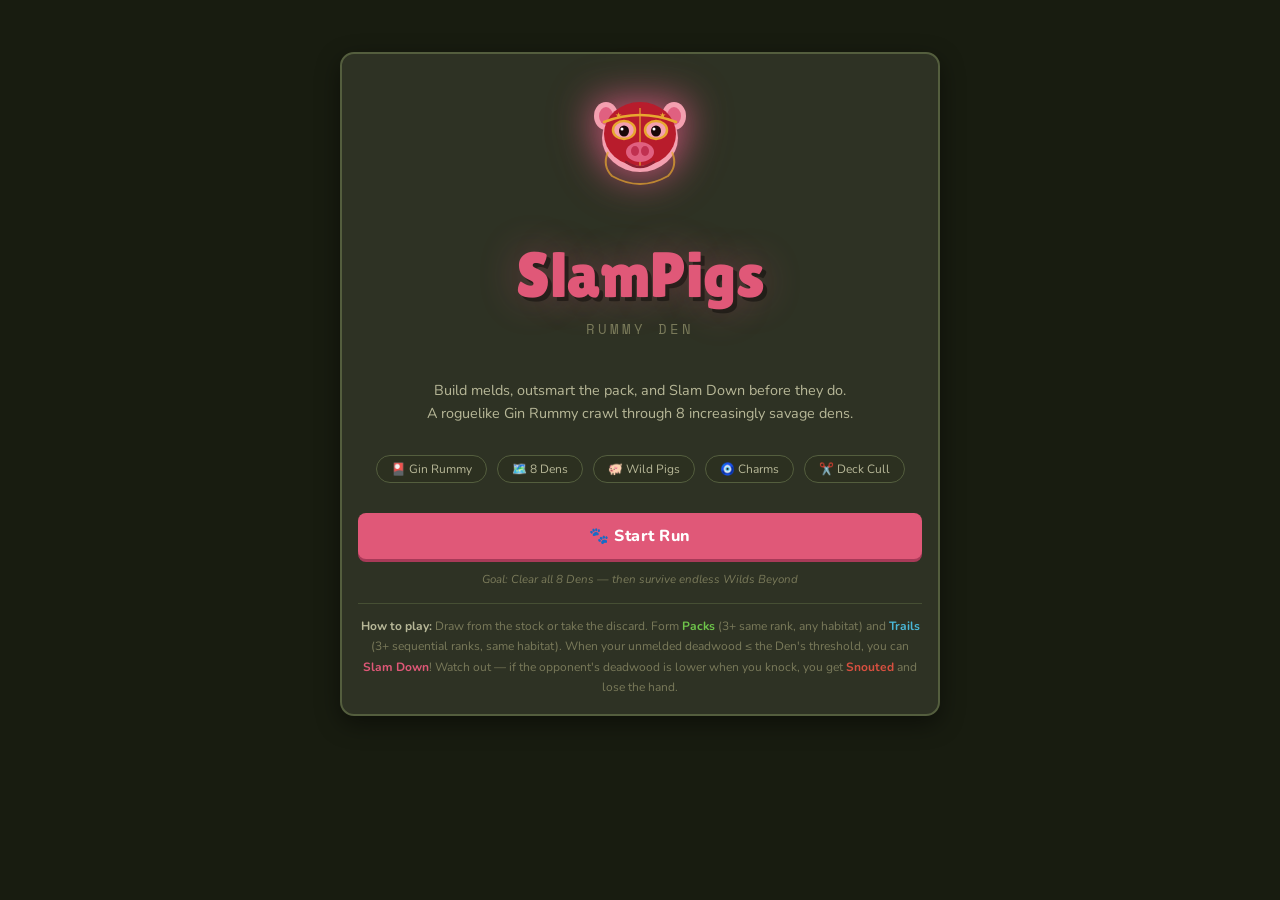
==== slampigs-rummy (2).html @ 4d4fe140 "Add files via upload" ====
<!DOCTYPE html>
<html lang="en">
<head>
<meta charset="UTF-8">
<meta name="viewport" content="width=device-width, initial-scale=1.0">
<title>SlamPigs: Rummy Den</title>
<link href="https://fonts.googleapis.com/css2?family=Lilita+One&family=Nunito:wght@400;600;700;800&family=Space+Mono:wght@400;700&display=swap" rel="stylesheet">
<style>
:root{
  /* ── Backgrounds: warm dark olive, not cold purple ── */
  --bg:#1c1e16;--bg2:#232619;--bg3:#2c3020;
  /* ── Panels: warm charcoal with slight green tint ── */
  --panel:#2e3224;--panel2:#373c2a;--panel3:#414831;
  /* ── Borders: muted sage ── */
  --border:#545e3e;--border-soft:#464f34;
  /* ── Text: warm off-white → muted sage → faint olive ── */
  --text:#f0e8d0;--text-dim:#b8b898;--text-faint:#7a7a5a;
  /* ── Accent: amber gold, coral pink, leaf green, sky blue, terracotta red ── */
  --gold:#e8a830;--gold-dim:#b87e20;
  --pink:#e05878;--pink-dim:#a83a58;
  --green:#6ec44a;--green-dim:#4e8c32;
  --red:#d85040;--red-dim:#a03830;
  --blue:#4ab8d8;--blue-dim:#2e88a8;
  --common:#98a888;--rare:#4ab8d8;--legendary:#e8a830;
  --radius:14px;--radius-sm:8px;
  --shadow:0 8px 24px rgba(0,0,0,0.45);
  /* ── Habitat card backgrounds: richer, more distinct, gentler on eyes ── */
  --hab-forest:#3a1510;--hab-plains:#2e1a08;--hab-tundra:#2a2010;--hab-swamp:#2a1408; /* Bacon/Sausage/PorkRind/Ribs */
  --hab-forest-b:#8a3020;--hab-plains-b:#785018;--hab-tundra-b:#786030;--hab-swamp-b:#784020;
  /* ── Habitat text colors: bright but not neon ── */
  --hc-forest:#ff8060;--hc-plains:#f0a840;--hc-tundra:#e0d090;--hc-swamp:#f08050; /* Bacon=red,Sausage=amber,PorkRind=cream,Ribs=orange */
}
*{box-sizing:border-box;margin:0;padding:0}
html,body{min-height:100vh;font-family:'Nunito',sans-serif;color:var(--text);background:#181c10;transition:background 1.2s ease}
body{display:flex;justify-content:center;padding:12px;align-items:flex-start}

/* ── DEN 1: Bunny Burrow — dappled forest canopy, soft greens ── */
body.den-1{background:
  radial-gradient(ellipse at 20% 0%, #2a4a20 0%, transparent 50%),
  radial-gradient(ellipse at 80% 100%, #1a3a14 0%, transparent 50%),
  radial-gradient(ellipse at 60% 40%, #204018 0%, transparent 40%),
  linear-gradient(180deg,#0e1a0c 0%,#162212 100%)}

/* ── DEN 2: Fox Hollow — warm amber sunset, dusty orange ── */
body.den-2{background:
  radial-gradient(ellipse at 75% 10%, #4a2800 0%, transparent 45%),
  radial-gradient(ellipse at 20% 90%, #3a1a00 0%, transparent 40%),
  radial-gradient(ellipse at 50% 50%, #2a1500 0%, transparent 60%),
  linear-gradient(160deg,#1e1000 0%,#2a1800 50%,#180c00 100%)}

/* ── DEN 3: Wolf Pass — stormy midnight, electric blue edges ── */
body.den-3{background:
  radial-gradient(ellipse at 90% 10%, #0a1a40 0%, transparent 40%),
  radial-gradient(ellipse at 10% 80%, #08124a 0%, transparent 35%),
  radial-gradient(ellipse at 50% 50%, #060c28 0%, transparent 55%),
  repeating-linear-gradient(0deg, transparent, transparent 80px, rgba(20,40,100,.04) 80px, rgba(20,40,100,.04) 82px),
  linear-gradient(180deg,#050820 0%,#080c28 100%)}

/* ── DEN 4: Bear Cave — rocky earth, deep terracotta ── */
body.den-4{background:
  radial-gradient(ellipse at 30% 20%, #2a1408 0%, transparent 45%),
  radial-gradient(ellipse at 70% 80%, #3a1c0a 0%, transparent 40%),
  repeating-linear-gradient(45deg, transparent, transparent 30px, rgba(60,30,10,.05) 30px, rgba(60,30,10,.05) 31px),
  linear-gradient(160deg,#1a0c06 0%,#221408 100%)}

/* ── DEN 5: Bison Stampede — golden dust clouds, wide plains ── */
body.den-5{background:
  radial-gradient(ellipse at 50% 0%, #3a2a00 0%, transparent 60%),
  radial-gradient(ellipse at 0% 100%, #2a1c00 0%, transparent 40%),
  radial-gradient(ellipse at 100% 60%, #302000 0%, transparent 40%),
  repeating-linear-gradient(90deg, transparent, transparent 120px, rgba(80,60,0,.04) 120px, rgba(80,60,0,.04) 121px),
  linear-gradient(180deg,#1a1200 0%,#221800 100%)}

/* ── DEN 6: Gorilla Temple — ancient stone, deep jungle violet ── */
body.den-6{background:
  radial-gradient(ellipse at 50% 0%, #2a1a40 0%, transparent 50%),
  radial-gradient(ellipse at 15% 85%, #1a0a30 0%, transparent 40%),
  radial-gradient(ellipse at 85% 30%, #200a38 0%, transparent 35%),
  repeating-linear-gradient(90deg, transparent, transparent 60px, rgba(60,20,80,.04) 60px, rgba(60,20,80,.04) 61px),
  repeating-linear-gradient(0deg, transparent, transparent 60px, rgba(60,20,80,.04) 60px, rgba(60,20,80,.04) 61px),
  linear-gradient(180deg,#100818 0%,#180c22 100%)}

/* ── DEN 7: Tiger's Lair — smoldering embers, deep crimson ── */
body.den-7{background:
  radial-gradient(ellipse at 20% 20%, #4a0808 0%, transparent 40%),
  radial-gradient(ellipse at 80% 70%, #3a0404 0%, transparent 40%),
  radial-gradient(ellipse at 50% 100%, #500a00 0%, transparent 50%),
  repeating-linear-gradient(135deg, transparent, transparent 40px, rgba(100,20,0,.04) 40px, rgba(100,20,0,.04) 41px),
  linear-gradient(180deg,#180404 0%,#220606 100%)}

/* ── DEN 8: Alpha's Den — volcanic black, gold veins ── */
body.den-8{background:
  radial-gradient(ellipse at 50% 50%, #1a1000 0%, transparent 70%),
  radial-gradient(ellipse at 0% 0%, #2a1800 0%, transparent 40%),
  radial-gradient(ellipse at 100% 100%, #281400 0%, transparent 40%),
  repeating-linear-gradient(60deg, transparent, transparent 50px, rgba(100,70,0,.05) 50px, rgba(100,70,0,.05) 52px),
  repeating-linear-gradient(120deg, transparent, transparent 50px, rgba(100,70,0,.05) 50px, rgba(100,70,0,.05) 52px),
  linear-gradient(180deg,#0a0800 0%,#100c00 100%)}

/* ── Wilds Beyond — void with distant stars ── */
body.den-endless{background:
  radial-gradient(ellipse at 30% 20%, #080818 0%, transparent 30%),
  radial-gradient(ellipse at 70% 70%, #060612 0%, transparent 30%),
  radial-gradient(1px 1px at 20% 30%, rgba(255,255,255,.2) 0%, transparent 100%),
  radial-gradient(1px 1px at 60% 15%, rgba(255,255,255,.15) 0%, transparent 100%),
  radial-gradient(1px 1px at 80% 60%, rgba(255,255,255,.1) 0%, transparent 100%),
  radial-gradient(1px 1px at 40% 80%, rgba(255,255,255,.12) 0%, transparent 100%),
  linear-gradient(180deg,#030308 0%,#05050e 100%)}
.app{width:100%;max-width:960px;display:flex;flex-direction:column;gap:10px}
.screen{display:none}
.screen.active{display:block}

/* ── TOPBAR ── */
.topbar{background:var(--panel);border:2px solid var(--border);border-radius:var(--radius);padding:10px 18px;display:flex;align-items:center;justify-content:space-between;box-shadow:var(--shadow);flex-wrap:wrap;gap:8px}
.brand{font-family:'Lilita One',cursive;font-size:1.5rem;color:var(--pink);text-shadow:2px 2px 0 #00000055;display:flex;align-items:center;gap:8px}
.brand-sub{font-family:'Space Mono',monospace;font-size:0.6rem;color:var(--text-faint);letter-spacing:2px;text-transform:uppercase}
.top-stats{display:flex;gap:14px;align-items:center;flex-wrap:wrap}
.stat-pill{background:var(--bg3);border:1px solid var(--border-soft);border-radius:20px;padding:4px 12px;font-size:0.8rem;display:flex;align-items:center;gap:5px;font-weight:700}
.stat-pill .label{color:var(--text-faint);font-size:0.7rem;font-weight:600}

/* ── BUTTONS ── */
.btn{display:inline-flex;align-items:center;justify-content:center;gap:6px;padding:9px 18px;border-radius:var(--radius-sm);border:none;font-family:'Nunito',sans-serif;font-weight:800;font-size:0.85rem;cursor:pointer;transition:all .15s;letter-spacing:.5px;white-space:nowrap}
.btn-primary{background:var(--pink);color:#fff;box-shadow:0 3px 0 var(--pink-dim)}
.btn-primary:hover{filter:brightness(1.1);transform:translateY(-1px)}
.btn-primary:active{transform:translateY(1px);box-shadow:none}
.btn-success{background:var(--green);color:#0a1a06;box-shadow:0 3px 0 var(--green-dim)}
.btn-success:hover{filter:brightness(1.1);transform:translateY(-1px)}
.btn-gold{background:var(--gold);color:#1a1000;box-shadow:0 3px 0 var(--gold-dim)}
.btn-gold:hover{filter:brightness(1.1);transform:translateY(-1px)}
.btn-ghost{background:transparent;color:var(--text-dim);border:2px solid var(--border);padding:7px 16px}
.btn-ghost:hover{border-color:var(--text-dim);color:var(--text)}
.btn:disabled{opacity:.35;cursor:not-allowed;transform:none!important;box-shadow:none!important}
.btn-sm{padding:5px 12px;font-size:0.75rem;border-radius:6px}
.btn-lg{padding:12px 28px;font-size:1rem}

/* ── PANELS ── */
.panel{background:var(--panel);border:2px solid var(--border);border-radius:var(--radius);padding:16px;box-shadow:var(--shadow)}
.panel-sm{background:var(--panel2);border:1px solid var(--border-soft);border-radius:var(--radius-sm);padding:12px}

/* ── TITLE SCREEN ── */
#screen-title{text-align:center;padding:40px 20px}
.title-logo{font-family:'Lilita One',cursive;font-size:4rem;color:var(--pink);text-shadow:4px 4px 0 #00000066,0 0 40px rgba(255,95,150,.3);margin-bottom:8px}
.title-sub{font-family:'Space Mono',monospace;font-size:.85rem;color:var(--text-faint);letter-spacing:3px;margin-bottom:40px}
.title-pig{font-size:5rem;margin-bottom:20px;filter:drop-shadow(0 0 20px rgba(255,95,150,.4))}
.title-desc{max-width:520px;margin:0 auto 30px;color:var(--text-dim);font-size:.9rem;line-height:1.6}
.title-feat{display:flex;gap:10px;justify-content:center;flex-wrap:wrap;margin-bottom:30px}
.feat-pill{background:var(--bg3);border:1px solid var(--border);border-radius:20px;padding:5px 14px;font-size:.75rem;color:var(--text-dim)}

/* ── DEN MAP ── */
#screen-map .map-header{text-align:center;margin-bottom:16px}
.map-title{font-family:'Lilita One',cursive;font-size:1.6rem;color:var(--gold)}
.den-grid{display:grid;grid-template-columns:repeat(4,1fr);gap:10px;margin-bottom:12px}
.den-node{background:var(--panel2);border:2px solid var(--border-soft);border-radius:var(--radius);padding:14px 10px;text-align:center;cursor:pointer;transition:all .2s;position:relative}
.den-node:hover:not(.locked){border-color:var(--text-dim);transform:translateY(-2px);box-shadow:var(--shadow)}
.den-node.current{border-color:var(--pink);box-shadow:0 0 16px rgba(255,95,150,.3)}
.den-node.cleared{border-color:var(--green-dim);background:rgba(126,217,87,.06)}
.den-node.locked{opacity:.45;cursor:not-allowed}
.den-node.final{border-color:var(--gold)!important}
.den-emoji-big{font-size:2rem;margin-bottom:6px;display:block}
.den-num{font-size:.65rem;color:var(--text-faint);font-weight:700;letter-spacing:1px;text-transform:uppercase}
.den-name-label{font-size:.8rem;font-weight:700;color:var(--text);margin:3px 0}
.den-boss-label{font-size:.7rem;color:var(--text-dim)}
.den-status-badge{position:absolute;top:6px;right:6px;font-size:.6rem;font-weight:800;padding:2px 7px;border-radius:10px}
.badge-cleared{background:rgba(126,217,87,.2);color:var(--green)}
.badge-current{background:rgba(255,95,150,.2);color:var(--pink)}
.badge-final{background:rgba(243,187,74,.2);color:var(--gold)}
.map-charms-row{display:flex;gap:8px;align-items:center;justify-content:center;flex-wrap:wrap}
.charm-mini{background:var(--bg3);border:1px solid var(--border-soft);border-radius:8px;padding:4px 10px;font-size:.8rem;cursor:help;transition:border-color .15s}
.charm-mini:hover{border-color:var(--legendary)}
.map-hand-progress{display:flex;gap:6px;align-items:center;justify-content:center;margin-top:8px}
.hand-pip{width:12px;height:12px;border-radius:50%;border:2px solid var(--border)}
.hand-pip.player-win{background:var(--green);border-color:var(--green-dim)}
.hand-pip.opp-win{background:var(--red);border-color:var(--red-dim)}

/* ── HAND SCREEN ── */
#screen-hand{display:none}
#screen-hand.active{display:flex;flex-direction:column;gap:10px}
.hand-topinfo{background:var(--panel);border:2px solid var(--border);border-radius:var(--radius);padding:10px 16px;display:flex;align-items:center;justify-content:space-between;flex-wrap:wrap;gap:8px}
.den-info-label{font-family:'Lilita One',cursive;font-size:1.1rem;color:var(--gold)}
.hand-score-pips{display:flex;gap:8px;align-items:center}
.hand-pip-lg{width:16px;height:16px;border-radius:50%;border:2px solid var(--border)}
.hand-pip-lg.pw{background:var(--green);border-color:var(--green-dim)}
.hand-pip-lg.ow{background:var(--red);border-color:var(--red-dim)}
.vs-label{font-size:.7rem;color:var(--text-faint);font-weight:700;letter-spacing:1px}
.hand-num-label{font-size:.75rem;color:var(--text-faint);font-family:'Space Mono',monospace}

.field-wrap{display:grid;grid-template-rows:auto auto auto auto auto;gap:8px}
.opp-zone{background:var(--panel);border:2px solid var(--border);border-radius:var(--radius);padding:12px}
.zone-label{font-size:.7rem;color:var(--text-faint);font-weight:700;letter-spacing:1.5px;text-transform:uppercase;margin-bottom:8px;display:flex;align-items:center;justify-content:space-between}
.opp-cards-row{display:flex;gap:4px;flex-wrap:wrap;justify-content:center}
.card-back{width:68px;height:94px;background:var(--bg3);border:2px solid var(--border-soft);border-radius:10px;display:flex;align-items:center;justify-content:center;font-size:1.6rem;color:var(--border);flex-shrink:0}

.center-zone{display:flex;gap:12px;align-items:center;padding:4px 0}
.pile-area{display:flex;flex-direction:column;align-items:center;gap:6px}
.pile-title{font-size:.65rem;color:var(--text-faint);font-weight:700;letter-spacing:1.5px;text-transform:uppercase}
.stock-stack{position:relative;width:64px;height:88px;cursor:pointer;transition:transform .15s}
.stock-stack:hover{transform:scale(1.06)}
.stock-card{width:64px;height:88px;background:var(--bg3);border:2px solid var(--border-soft);border-radius:9px;position:absolute;display:flex;align-items:center;justify-content:center;font-size:1.6rem;color:var(--border)}
.stock-card:nth-child(1){top:4px;left:4px}
.stock-card:nth-child(2){top:2px;left:2px}
.stock-card:nth-child(3){top:0;left:0}
.pile-count{font-size:.7rem;color:var(--text-faint);font-family:'Space Mono',monospace}
.discard-pile{width:56px;height:76px;border-radius:8px;border:2px solid var(--border);display:flex;flex-direction:column;align-items:center;justify-content:center;cursor:pointer;transition:all .15s;position:relative}
.discard-pile:hover:not(.no-hover){border-color:var(--gold);box-shadow:0 0 12px rgba(243,187,74,.3)}
.discard-pile.highlight-discard{border-color:var(--gold)!important;box-shadow:0 0 16px rgba(243,187,74,.4)!important;animation:pulse-gold .8s infinite alternate}
/* ── DISCARD FAN ── */
.fan-card{width:72px;height:100px;border-radius:10px;border:2px solid var(--border);display:flex;flex-direction:column;align-items:center;justify-content:center;position:relative;flex-shrink:0;transition:transform .14s,box-shadow .14s,border-color .1s;font-family:'Nunito',sans-serif}
.fan-card.fan-top{cursor:pointer}
.fan-card.fan-top:hover{transform:translateY(-7px);z-index:20;box-shadow:0 6px 18px rgba(0,0,0,.45)}
.fan-card.fan-reachable{border-color:var(--gold)!important;box-shadow:0 0 10px rgba(232,168,48,.4);cursor:pointer}
.fan-card.fan-reachable:hover{transform:translateY(-9px);box-shadow:0 0 20px rgba(232,168,48,.65);z-index:20}
.fan-card.fan-locked{opacity:.45;cursor:not-allowed}
.fan-card.fan-selected-reach{border-color:var(--pink)!important;transform:translateY(-11px);box-shadow:0 0 20px rgba(224,88,120,.6);z-index:30}
.fan-card.fan-will-take{border-color:var(--blue)!important;box-shadow:0 0 9px rgba(74,184,216,.4);transform:translateY(-5px);z-index:15}
.fan-card.fan-empty{border:2px dashed var(--border-soft);cursor:default;opacity:.4}
.fan-rank{font-size:1.25rem;font-weight:800;line-height:1}
.fan-name{font-size:.5rem;letter-spacing:.3px;text-transform:uppercase;color:var(--text-dim)}
.fan-hab{font-size:1rem;margin-top:2px}
.fan-badge{position:absolute;top:-7px;left:50%;transform:translateX(-50%);background:var(--gold);color:#1a1000;font-size:.5rem;font-weight:800;letter-spacing:.5px;padding:1px 5px;border-radius:6px;white-space:nowrap}
.fan-badge.badge-take{background:var(--blue);color:#001a2a}
.fan-badge.badge-locked{background:var(--border);color:var(--text-faint)}
.fan-confirm{display:inline-flex;align-items:center;gap:5px;background:var(--gold);color:#1a1000;border:none;border-radius:8px;padding:6px 14px;font-family:'Nunito',sans-serif;font-weight:800;font-size:.8rem;cursor:pointer;transition:filter .15s;margin-top:8px}
.fan-confirm:hover{filter:brightness(1.1)}
.fan-confirm.fan-confirm-cancel{background:transparent;border:2px solid var(--border);color:var(--text-dim)}
.fan-confirm.fan-confirm-cancel:hover{border-color:var(--text-dim);color:var(--text)}
@keyframes pulse-gold{from{box-shadow:0 0 8px rgba(243,187,74,.3)}to{box-shadow:0 0 20px rgba(243,187,74,.6)}}

.log-bar{background:var(--bg3);border:1px solid var(--border-soft);border-radius:var(--radius-sm);padding:8px 14px;font-size:.8rem;color:var(--text-dim);min-height:38px;display:flex;align-items:center;line-height:1.4;font-style:italic}
.log-bar b{color:var(--text);font-style:normal}
.log-bar .log-good{color:var(--green)}
.log-bar .log-bad{color:var(--red)}
.log-bar .log-gold{color:var(--gold)}

.player-zone{background:var(--panel);border:2px solid var(--border);border-radius:var(--radius);padding:12px}
/* Meld zone — sits above the deadwood row, visually elevated */
.meld-zone-wrap{background:rgba(110,196,74,.07);border:2px dashed rgba(110,196,74,.35);border-radius:var(--radius);padding:10px 12px;margin-bottom:8px;display:none}
.meld-zone-wrap.has-melds{display:block}
.meld-zone-label{font-size:.62rem;font-weight:800;letter-spacing:1.5px;text-transform:uppercase;color:var(--green);margin-bottom:8px}
.meld-zone-row{display:flex;gap:10px;flex-wrap:wrap}
.meld-group-box{background:rgba(110,196,74,.08);border:1.5px solid rgba(110,196,74,.3);border-radius:10px;padding:8px 10px;display:flex;flex-direction:column;gap:6px;position:relative}
.meld-group-box-label{font-size:.58rem;font-weight:800;letter-spacing:.5px;text-transform:uppercase;color:var(--green)}
.meld-group-box-cards{display:flex;gap:4px}
.btn-unmeld{position:absolute;top:-8px;right:-8px;width:20px;height:20px;border-radius:50%;background:var(--red);border:2px solid var(--panel);color:#fff;font-size:.7rem;font-weight:800;cursor:pointer;display:flex;align-items:center;justify-content:center;line-height:1;padding:0;font-family:'Nunito',sans-serif}
.btn-unmeld:hover{background:var(--red-dim)}
/* Deadwood row label */
.deadwood-zone-label{font-size:.62rem;font-weight:800;letter-spacing:1.5px;text-transform:uppercase;color:var(--text-faint);margin-bottom:8px;margin-top:4px}
.player-hand-row{display:flex;gap:5px;flex-wrap:wrap;justify-content:center;min-height:100px;align-items:flex-start;padding-top:4px}
/* Set Meld button */
.btn-set-meld{display:inline-flex;align-items:center;gap:6px;padding:7px 16px;border-radius:8px;border:2px solid var(--green);background:rgba(110,196,74,.12);color:var(--green);font-family:'Nunito',sans-serif;font-weight:800;font-size:.82rem;cursor:pointer;transition:all .15s}
.btn-set-meld:hover:not(:disabled){background:rgba(110,196,74,.25);border-color:var(--green-dim)}
.btn-set-meld:disabled{opacity:.3;cursor:not-allowed}
.btn-clear-sel{display:inline-flex;align-items:center;gap:5px;padding:7px 12px;border-radius:8px;border:2px solid var(--border);background:transparent;color:var(--text-faint);font-family:'Nunito',sans-serif;font-weight:700;font-size:.78rem;cursor:pointer;transition:all .15s}
.btn-clear-sel:hover{border-color:var(--text-dim);color:var(--text-dim)}

/* ── CARDS ── */
.card{width:82px;height:116px;border-radius:12px;border:2px solid var(--border);display:flex;flex-direction:column;align-items:center;justify-content:center;cursor:pointer;transition:transform .14s,box-shadow .14s,border-color .1s;position:relative;flex-shrink:0;user-select:none;text-align:center;padding:0 5px}
.card:hover{transform:translateY(-8px);z-index:10;box-shadow:0 8px 20px rgba(0,0,0,.5)}
.card.selected{border-color:var(--pink)!important;transform:translateY(-13px);box-shadow:0 0 20px rgba(224,88,120,.55);z-index:20}
.card.in-meld{border-color:var(--green)!important;box-shadow:0 0 10px rgba(110,196,74,.3)}
.card.in-meld::after{content:'';position:absolute;bottom:3px;left:50%;transform:translateX(-50%);width:8px;height:8px;border-radius:50%;background:var(--green)}
.card.multi-sel{border-color:var(--blue)!important;transform:translateY(-8px);box-shadow:0 0 14px rgba(74,184,216,.5);z-index:15}
.card.meld-pending{border-color:var(--gold)!important;transform:translateY(-5px);box-shadow:0 0 10px rgba(232,168,48,.4);z-index:12}
.card.high-dw{border-color:var(--red-dim)!important}
.card.pig-card{border-color:#a06ac8}
/* Card inner layout — all content centered */
.card-body{display:flex;flex-direction:column;align-items:center;justify-content:center;gap:2px;width:100%}
.card-rank{font-size:1.7rem;font-weight:800;line-height:1;color:var(--text);text-align:center;width:100%;display:block}
.card-name{font-size:.56rem;color:var(--text-dim);letter-spacing:.2px;text-transform:uppercase;text-align:center;width:100%;display:block;white-space:normal;overflow:visible;line-height:1.2;word-break:break-word;hyphens:auto}
.card-hab{font-size:1.2rem;display:block;text-align:center;width:100%}
.card-buff{font-size:.5rem;font-weight:800;color:var(--gold);text-align:center;width:100%;display:block;letter-spacing:.5px}
.card-pig-icon{font-size:2rem;display:block;text-align:center;width:100%}
.card-pig-label{font-size:.54rem;color:#c899e8;letter-spacing:.2px;text-transform:uppercase;font-weight:800;text-align:center;width:100%;display:block;white-space:normal;overflow:visible;line-height:1.2;word-break:break-word;hyphens:auto}
/* DW tag — top-right corner, never overlapping center content */
.card-dw-tag{position:absolute;top:3px;right:4px;font-size:.48rem;font-weight:800;color:var(--text-faint);font-family:'Space Mono',monospace;line-height:1}
.card.hab-forest{background:var(--hab-forest);border-color:var(--hab-forest-b)}
.card.hab-plains{background:var(--hab-plains);border-color:var(--hab-plains-b)}
.card.hab-tundra{background:var(--hab-tundra);border-color:var(--hab-tundra-b)}
.card.hab-swamp{background:var(--hab-swamp);border-color:var(--hab-swamp-b)}
.card.hab-forest .card-rank{color:var(--hc-forest)}
.card.hab-plains .card-rank{color:var(--hc-plains)}
.card.hab-tundra .card-rank{color:var(--hc-tundra)}
.card.hab-swamp .card-rank{color:var(--hc-swamp)}

/* discard display card */
.dcard{display:flex;flex-direction:column;align-items:center;justify-content:center;width:100%;height:100%}
.dcard .rank{font-size:1.2rem;font-weight:800}
.dcard .name{font-size:.5rem;color:var(--text-dim);letter-spacing:.5px;text-transform:uppercase}
.dcard .habicon{font-size:.9rem;margin-top:2px}

/* ── HAND BOTTOM BAR ── */
.hand-bottom{background:var(--panel);border:2px solid var(--border);border-radius:var(--radius);padding:10px 14px;display:flex;align-items:center;justify-content:space-between;flex-wrap:wrap;gap:8px}
.dw-display{display:flex;align-items:center;gap:10px;flex-wrap:wrap}
.dw-label{font-size:.7rem;color:var(--text-faint);font-weight:700;letter-spacing:1px;text-transform:uppercase}
.dw-val{font-family:'Lilita One',cursive;font-size:1.5rem;color:var(--gold)}
.dw-val.dw-ok{color:var(--green)}
.dw-val.dw-high{color:var(--red)}
.meld-summary{font-size:.72rem;color:var(--text-dim)}
.meld-summary .meld-count{color:var(--green);font-weight:800}
.action-btns{display:flex;gap:8px;flex-wrap:wrap}
.ability-btns{display:flex;gap:6px;flex-wrap:wrap}

/* ── MELD GROUPS DISPLAY ── */
.meld-groups-row{display:flex;gap:8px;flex-wrap:wrap;margin-top:6px;min-height:0}
.meld-group{background:rgba(126,217,87,.06);border:1px dashed rgba(126,217,87,.3);border-radius:8px;padding:6px 8px;display:flex;flex-direction:column;gap:4px}
.meld-group-cards{display:flex;gap:3px}
.meld-group-label{font-size:.6rem;color:var(--green);font-weight:800;letter-spacing:.5px;text-transform:uppercase}
.meld-card-mini{width:40px;height:56px;border-radius:6px;border:1px solid var(--border);display:flex;flex-direction:column;align-items:center;justify-content:center;font-size:.9rem;font-weight:800}
.meld-card-mini.hab-forest{background:var(--hab-forest);color:#7ed957}
.meld-card-mini.hab-plains{background:var(--hab-plains);color:#f3bb4a}
.meld-card-mini.hab-tundra{background:var(--hab-tundra);color:#5cc8ff}
.meld-card-mini.hab-swamp{background:var(--hab-swamp);color:#7ee8c0}
.meld-card-mini.pig-mini{background:#2a1030;color:#c899e8;border-color:#9b59b6;font-size:1rem}

/* ── MODAL ── */
.modal-bg{position:fixed;inset:0;background:rgba(0,0,0,.75);display:flex;align-items:center;justify-content:center;z-index:1000;padding:16px}
.modal-bg.hidden{display:none}
.modal{background:var(--panel);border:2px solid var(--border);border-radius:var(--radius);padding:24px;max-width:500px;width:100%;box-shadow:0 16px 48px rgba(0,0,0,.7);position:relative;max-height:90vh;overflow-y:auto}
.modal-title{font-family:'Lilita One',cursive;font-size:1.6rem;color:var(--pink);margin-bottom:12px}
.modal-body{color:var(--text-dim);font-size:.9rem;line-height:1.6;margin-bottom:18px}
.modal-btns{display:flex;gap:10px;flex-wrap:wrap}
.modal-section{border-top:1px solid var(--border-soft);margin-top:16px;padding-top:16px}

/* ── DRAFT / SHOP ── */
.pick-grid{display:grid;grid-template-columns:repeat(3,1fr);gap:10px;margin:10px 0}
.pick-card{background:var(--panel2);border:2px solid var(--border-soft);border-radius:var(--radius);padding:14px 10px;text-align:center;cursor:pointer;transition:all .2s}
.pick-card:hover{border-color:var(--text-dim);transform:translateY(-2px);box-shadow:var(--shadow)}
.pick-card.chosen{border-color:var(--gold);box-shadow:0 0 16px rgba(243,187,74,.3);background:rgba(243,187,74,.06)}
.pick-emoji{font-size:2.2rem;margin-bottom:8px;display:block}
.pick-name{font-weight:800;font-size:.9rem;color:var(--text);margin-bottom:4px}
.pick-rarity{font-size:.65rem;font-weight:800;letter-spacing:1px;text-transform:uppercase;margin-bottom:6px}
.pick-rarity.common{color:var(--common)}
.pick-rarity.rare{color:var(--rare)}
.pick-rarity.legendary{color:var(--legendary)}
.pick-desc{font-size:.72rem;color:var(--text-dim);line-height:1.4}
.pick-tag{display:inline-block;background:var(--bg3);border:1px solid var(--border-soft);border-radius:10px;padding:2px 8px;font-size:.6rem;font-weight:800;color:var(--text-faint);margin-bottom:6px;letter-spacing:.5px}
.shop-item{background:var(--panel2);border:2px solid var(--border-soft);border-radius:var(--radius);padding:14px;display:flex;gap:12px;align-items:flex-start;cursor:pointer;transition:all .2s}
.shop-item:hover:not(.owned):not(.cant-afford){border-color:var(--gold);box-shadow:0 0 12px rgba(243,187,74,.2)}
.shop-item.owned{border-color:var(--green-dim);background:rgba(126,217,87,.04);cursor:default}
.shop-item.cant-afford{opacity:.5;cursor:not-allowed}
.shop-emoji{font-size:1.8rem;flex-shrink:0;margin-top:2px}
.shop-info{flex:1}
.shop-name{font-weight:800;font-size:.9rem;color:var(--text);margin-bottom:3px}
.shop-price{font-weight:800;font-size:.85rem;color:var(--gold);display:flex;align-items:center;gap:4px}
.shop-price.owned-label{color:var(--green);font-size:.75rem}

/* ── RESULT SCREENS ── */
.result-hero{text-align:center;padding:30px 20px}
.result-icon{font-size:4rem;margin-bottom:16px}
.result-title{font-family:'Lilita One',cursive;font-size:2rem;margin-bottom:8px}
.result-sub{font-size:.9rem;color:var(--text-dim);margin-bottom:24px;line-height:1.6}
.result-acorns{font-family:'Lilita One',cursive;font-size:2.5rem;color:var(--gold);margin-bottom:20px}
.result-breakdown{display:flex;gap:12px;justify-content:center;flex-wrap:wrap;margin-bottom:24px}
.rb-item{background:var(--bg3);border:1px solid var(--border-soft);border-radius:10px;padding:8px 16px;text-align:center}
.rb-val{font-size:1.2rem;font-weight:800;color:var(--gold);display:block}
.rb-label{font-size:.65rem;color:var(--text-faint);text-transform:uppercase;letter-spacing:.5px}

/* ── HAND REVEAL (for slam result) ── */
.hand-reveal{display:grid;grid-template-columns:1fr 1fr;gap:12px;margin-bottom:16px}
.reveal-side{background:var(--bg3);border:1px solid var(--border-soft);border-radius:var(--radius-sm);padding:12px}
.reveal-name{font-weight:800;font-size:.85rem;margin-bottom:8px;display:flex;justify-content:space-between;align-items:center}
.reveal-cards{display:flex;gap:3px;flex-wrap:wrap;margin-bottom:6px}
.reveal-melds{font-size:.7rem;color:var(--green);margin-bottom:4px}
.reveal-dw{font-size:.8rem;font-weight:800}
.reveal-dw.winner{color:var(--green)}
.reveal-dw.loser{color:var(--red)}

/* ── DECK CULL ── */
.cull-zone{display:flex;gap:6px;flex-wrap:wrap;justify-content:center;margin:12px 0}
.cull-card{width:48px;height:68px;border-radius:7px;border:2px solid var(--border);display:flex;flex-direction:column;align-items:center;justify-content:center;cursor:pointer;transition:all .15s;flex-shrink:0;font-size:1rem;font-weight:800}
.cull-card:hover{border-color:var(--red);transform:scale(1.08)}
.cull-card.cull-chosen{border-color:var(--red)!important;box-shadow:0 0 14px rgba(255,92,92,.4)}

/* ── TOOLTIP ── */
.diff-btn{background:var(--bg3);border:2px solid var(--border);border-radius:8px;padding:6px 16px;font-size:.8rem;font-weight:800;color:var(--text-faint);cursor:pointer;font-family:'Nunito',sans-serif;transition:all .15s}
.diff-btn:hover{border-color:var(--text-dim);color:var(--text)}
.diff-btn.active{background:var(--panel2);color:var(--text)}
.diff-btn#diff-easy.active{border-color:var(--green);color:var(--green);background:rgba(110,196,74,.12)}
.diff-btn#diff-medium.active{border-color:var(--gold);color:var(--gold);background:rgba(232,168,48,.12)}
.diff-btn#diff-hard.active{border-color:var(--red);color:var(--red);background:rgba(216,80,64,.12)}
.tut-tab{background:var(--bg3);border:1px solid var(--border);border-radius:8px;padding:5px 14px;font-size:.78rem;font-weight:700;color:var(--text-dim);cursor:pointer;font-family:'Nunito',sans-serif;transition:all .15s}
.tut-tab.active,.tut-tab:hover{background:var(--panel2);border-color:var(--gold);color:var(--gold)}
.tut-section{margin-bottom:14px}
.tut-section h3{font-size:.82rem;font-weight:800;color:var(--text);margin-bottom:6px;border-bottom:1px solid var(--border-soft);padding-bottom:4px}
.tut-row{display:flex;gap:10px;align-items:flex-start;margin-bottom:8px;font-size:.78rem;color:var(--text-dim);line-height:1.5}
.tut-icon{font-size:1.4rem;flex-shrink:0;width:28px;text-align:center}
.tut-card-grid{display:grid;grid-template-columns:repeat(2,1fr);gap:8px}
.tut-card{background:var(--bg3);border:1px solid var(--border-soft);border-radius:8px;padding:10px;font-size:.75rem}
.tut-card-name{font-weight:800;color:var(--text);margin-bottom:3px;display:flex;align-items:center;gap:5px}
.tut-card-desc{color:var(--text-dim);font-size:.7rem;line-height:1.4}
.tut-rarity-common{color:var(--common)}
.tut-rarity-rare{color:var(--rare)}
.tut-rarity-legendary{color:var(--legendary)}
.tooltip-wrap{position:relative;display:inline-block}
.tooltip-box{display:none;position:absolute;bottom:calc(100% + 8px);left:50%;transform:translateX(-50%);background:#1e2118;border:1px solid var(--border);border-radius:10px;padding:10px 14px;min-width:200px;max-width:260px;z-index:500;font-size:.78rem;color:var(--text-dim);line-height:1.5;pointer-events:none;box-shadow:var(--shadow)}
.tooltip-wrap:hover .tooltip-box{display:block}
.tooltip-title{font-weight:800;color:var(--text);margin-bottom:4px;font-size:.82rem}
/* Card hover tooltip */
.card-tip{position:absolute;bottom:calc(100% + 10px);left:50%;transform:translateX(-50%);background:#1e2118;border:2px solid var(--border);border-radius:10px;padding:10px 13px;min-width:170px;max-width:230px;z-index:200;font-size:.75rem;color:var(--text-dim);line-height:1.5;pointer-events:none;box-shadow:0 8px 28px rgba(0,0,0,.65);white-space:normal;display:none}
.card:hover .card-tip{display:block}
.card-tip-name{font-weight:800;font-size:.85rem;color:var(--text);margin-bottom:3px;display:flex;align-items:center;gap:5px}
.card-tip-row{display:flex;justify-content:space-between;align-items:center;margin-top:3px;font-size:.72rem}
.card-tip-label{color:var(--text-faint)}
.card-tip-val{font-weight:700;color:var(--text)}
.card-tip-desc{margin-top:5px;font-size:.7rem;color:var(--text-dim);font-style:italic;border-top:1px solid var(--border-soft);padding-top:4px}
.card-tip-meld{color:var(--green);font-weight:700}
.card-tip-dw{font-weight:800}
.card-tip-dw.tip-ok{color:var(--green)}
.card-tip-dw.tip-warn{color:var(--gold)}
.card-tip-dw.tip-bad{color:var(--red)}

/* ── OPP THINKING ── */
.opp-thinking{font-size:.7rem;color:var(--blue);font-style:italic;animation:blink 1s infinite}
@keyframes blink{0%,100%{opacity:1}50%{opacity:.4}}

/* ── GAME OVER ── */
.gameover-wrap{text-align:center;padding:40px 20px}

/* ── MISC ── */
.sep{border:none;border-top:1px solid var(--border-soft);margin:12px 0}
.tag-rare{color:var(--rare)}
.tag-legendary{color:var(--legendary)}
.tag-common{color:var(--common)}
.note{font-size:.72rem;color:var(--text-faint);font-style:italic}
.snout-warning{background:rgba(255,92,92,.1);border:1px solid rgba(255,92,92,.3);border-radius:8px;padding:8px 12px;font-size:.78rem;color:var(--red);margin-top:8px}
.clean-slam-highlight{background:rgba(126,217,87,.1);border:1px solid rgba(126,217,87,.3);border-radius:8px;padding:8px 12px;font-size:.78rem;color:var(--green);margin-top:8px}
.den-modifier-badge{background:rgba(92,200,255,.1);border:1px solid rgba(92,200,255,.25);border-radius:8px;padding:6px 12px;font-size:.75rem;color:var(--blue);display:inline-flex;align-items:center;gap:6px}
.active-ability-btn{background:rgba(243,187,74,.12);border:1px solid rgba(243,187,74,.3);border-radius:8px;padding:5px 12px;font-size:.72rem;color:var(--gold);cursor:pointer;font-family:'Nunito',sans-serif;font-weight:800;transition:all .15s}
.active-ability-btn:hover:not(:disabled){background:rgba(243,187,74,.22);border-color:var(--gold)}
.active-ability-btn:disabled{opacity:.35;cursor:not-allowed}
.active-ability-btn.used{opacity:.3;text-decoration:line-through;cursor:not-allowed}

/* ── PROGRESS BAR ── */
.prog-bar-wrap{background:var(--bg3);border-radius:10px;height:6px;overflow:hidden;width:100%;margin-top:4px}
.prog-bar-fill{height:100%;border-radius:10px;transition:width .4s;background:var(--green)}
.prog-bar-fill.danger{background:var(--red)}

/* ── ENDLESS MODE ── */
.endless-badge{background:rgba(243,187,74,.15);border:1px solid var(--gold-dim);border-radius:20px;padding:3px 10px;font-size:.65rem;color:var(--gold);font-weight:800;letter-spacing:1px;display:inline-block;margin-left:8px}

/* ── ANIMATIONS ── */
@keyframes flyUp{from{transform:translateY(0);opacity:1}to{transform:translateY(-40px);opacity:0}}
.fly-acorn{position:fixed;pointer-events:none;font-size:1.2rem;font-weight:800;color:var(--gold);z-index:9999;animation:flyUp 1s ease-out forwards}
@keyframes slideIn{from{transform:translateY(16px);opacity:0}to{transform:translateY(0);opacity:1}}
.slide-in{animation:slideIn .3s ease-out}
/* Discard animations */
@keyframes discardFly{0%{transform:translateY(0) scale(1) rotate(0deg);opacity:1}60%{transform:translateY(-60px) scale(.85) rotate(-12deg);opacity:.9}100%{transform:translateY(30px) scale(.7) rotate(8deg);opacity:0}}
@keyframes discardFlyRight{0%{transform:translate(0,0) scale(1) rotate(0deg);opacity:1}100%{transform:translate(120px,-30px) scale(.7) rotate(14deg);opacity:0}}
@keyframes cardDealIn{from{transform:translateY(-24px) scale(.88);opacity:0}to{transform:translateY(0) scale(1);opacity:1}}
@keyframes fanNewCard{from{transform:translateY(-16px) scale(.92);opacity:0}to{transform:translateY(0) scale(1);opacity:1}}
.card-deal-anim{animation:cardDealIn .22s ease-out}
.fan-new-anim{animation:fanNewCard .2s ease-out}
.discard-fly-anim{animation:discardFly .32s ease-in forwards;pointer-events:none;position:relative;z-index:50}

/* responsive */
@media(max-width:600px){
  .den-grid{grid-template-columns:repeat(2,1fr)}
  .pick-grid{grid-template-columns:repeat(1,1fr)}
  .hand-reveal{grid-template-columns:1fr}
  .card{width:64px;height:90px}
  .card-rank{font-size:1.3rem}
}
</style>
</head>
<body>
<div class="app" id="app">

<!-- TOPBAR (shown during gameplay) -->
<div class="topbar" id="topbar" style="display:none">
  <div class="brand"><span style="font-size:1.3rem">🥊</span> SlamPigs <span class="brand-sub">Rummy Den</span></div>
  <div class="top-stats">
    <div class="stat-pill"><span class="label">ACORNS</span> <span id="stat-acorns">0</span> 🌰</div>
    <div class="stat-pill"><span class="label">DEN</span> <span id="stat-den">1/8</span></div>
    <div class="stat-pill" id="stat-deck-pill"><span class="label">DECK</span> <span id="stat-deck">52</span></div>
    <button class="btn btn-ghost btn-sm" onclick="showCharmsSummary()">🧿 Charms</button>
      <button class="btn btn-ghost btn-sm" onclick="showTutorial()">❓ Help</button>
  </div>
</div>

<!-- TITLE SCREEN -->
<div class="screen active" id="screen-title">
  <div class="panel" style="max-width:600px;margin:0 auto">
    <div class="title-pig">
      <svg width="120" height="120" viewBox="0 0 120 120" xmlns="http://www.w3.org/2000/svg" style="filter:drop-shadow(0 0 18px rgba(255,95,150,.5))">
        <!-- Head -->
        <ellipse cx="60" cy="68" rx="38" ry="34" fill="#f4a0b0"/>
        <!-- Ears -->
        <ellipse cx="26" cy="46" rx="12" ry="14" fill="#f4a0b0"/>
        <ellipse cx="94" cy="46" rx="12" ry="14" fill="#f4a0b0"/>
        <ellipse cx="26" cy="46" rx="7" ry="9" fill="#e06080"/>
        <ellipse cx="94" cy="46" rx="7" ry="9" fill="#e06080"/>
        <!-- Luchador mask base — deep crimson -->
        <ellipse cx="60" cy="64" rx="36" ry="32" fill="#b81c2c"/>
        <!-- Mask eye holes — gold outlined -->
        <ellipse cx="44" cy="60" rx="11" ry="9" fill="#f4a0b0" stroke="#e8a830" stroke-width="2.5"/>
        <ellipse cx="76" cy="60" rx="11" ry="9" fill="#f4a0b0" stroke="#e8a830" stroke-width="2.5"/>
        <!-- Eyes -->
        <ellipse cx="44" cy="61" rx="5" ry="5.5" fill="#1a0808"/>
        <ellipse cx="76" cy="61" rx="5" ry="5.5" fill="#1a0808"/>
        <circle cx="42" cy="59" r="1.5" fill="white"/>
        <circle cx="74" cy="59" r="1.5" fill="white"/>
        <!-- Mask decorative stripes — gold -->
        <path d="M24 52 Q60 38 96 52" stroke="#e8a830" stroke-width="2.5" fill="none" stroke-linecap="round"/>
        <line x1="60" y1="38" x2="60" y2="96" stroke="#e8a830" stroke-width="2" opacity=".6"/>
        <!-- Nose -->
        <ellipse cx="60" cy="82" rx="14" ry="10" fill="#e06080"/>
        <ellipse cx="55" cy="81" rx="4" ry="5" fill="#c03050"/>
        <ellipse cx="65" cy="81" rx="4" ry="5" fill="#c03050"/>
        <!-- Mouth — grinning -->
        <path d="M46 92 Q60 102 74 92" stroke="#8a2030" stroke-width="2.5" fill="none" stroke-linecap="round"/>
        <!-- Mask chin strap detail -->
        <path d="M28 82 Q22 96 32 106 Q46 114 60 114 Q74 114 88 106 Q98 96 92 82" stroke="#e8a830" stroke-width="2" fill="none" opacity=".7"/>
        <!-- Tiny star emblems on mask -->
        <text x="38" y="48" font-size="8" fill="#e8a830" text-anchor="middle">★</text>
        <text x="82" y="48" font-size="8" fill="#e8a830" text-anchor="middle">★</text>
      </svg>
    </div>
    <div class="title-logo">SlamPigs</div>
    <div class="title-sub">RUMMY DEN</div>
    <div class="title-desc">
      Build melds, outsmart the pack, and Slam Down before they do.<br>
      A roguelike Gin Rummy crawl through 8 increasingly savage dens.
    </div>
    <div class="title-feat">
      <span class="feat-pill">🎴 Gin Rummy</span>
      <span class="feat-pill">🗺️ 8 Dens</span>
      <span class="feat-pill">🐖 Wild Pigs</span>
      <span class="feat-pill">🧿 Charms</span>
      <span class="feat-pill">✂️ Deck Cull</span>
    </div>
    <button class="btn btn-primary btn-lg" onclick="startGame()" style="width:100%;margin-bottom:12px">🐾 Start Run</button>
    <div class="note" style="text-align:center">Goal: Clear all 8 Dens — then survive endless Wilds Beyond</div>
    <hr class="sep" style="margin-top:16px">
    <div style="font-size:.75rem;color:var(--text-faint);margin-top:10px;line-height:1.7">
      <b style="color:var(--text-dim)">How to play:</b> Draw from the stock or take the discard. Form <b style="color:var(--green)">Packs</b> (3+ same rank, any habitat) and <b style="color:var(--blue)">Trails</b> (3+ sequential ranks, same habitat). When your unmelded deadwood ≤ the Den's threshold, you can <b style="color:var(--pink)">Slam Down</b>! Watch out — if the opponent's deadwood is lower when you knock, you get <b style="color:var(--red)">Snouted</b> and lose the hand.
    </div>
  </div>
</div>

<!-- DEN MAP SCREEN -->
<div class="screen" id="screen-map">
  <div class="panel">
    <div class="map-header">
      <div class="map-title" id="map-title">🗺️ The Wilds</div>
      <div style="font-size:.8rem;color:var(--text-dim);margin-top:4px" id="map-subtitle">Choose your next Den</div>
    </div>
    <!-- Difficulty selector -->
    <div id="difficulty-row" style="display:flex;align-items:center;gap:8px;justify-content:center;margin-bottom:14px;flex-wrap:wrap">
      <span style="font-size:.7rem;font-weight:800;letter-spacing:1px;text-transform:uppercase;color:var(--text-faint)">DIFFICULTY</span>
      <button class="diff-btn" id="diff-easy"   onclick="setDifficulty('easy')"   title="Opponent slams conservatively. Good for learning.">🐷 Easy</button>
      <button class="diff-btn active" id="diff-medium" onclick="setDifficulty('medium')" title="Balanced opponent. The intended experience.">🐗 Medium</button>
      <button class="diff-btn" id="diff-hard"   onclick="setDifficulty('hard')"   title="Opponent slams aggressively. High stakes.">💀 Hard</button>
    </div>
    <div class="den-grid" id="den-grid"></div>
    <div style="display:flex;align-items:center;justify-content:space-between;flex-wrap:wrap;gap:10px;margin-top:10px">
      <div>
        <div style="font-size:.7rem;color:var(--text-faint);font-weight:700;letter-spacing:1px;text-transform:uppercase;margin-bottom:6px">YOUR CHARMS</div>
        <div class="map-charms-row" id="map-charms-row">
          <span style="font-size:.75rem;color:var(--text-faint);font-style:italic">None yet</span>
        </div>
      </div>
      <div id="map-right-btn"></div>
    </div>
  </div>
</div>

<!-- HAND SCREEN -->
<div class="screen" id="screen-hand">
  <div class="hand-topinfo">
    <div>
      <div class="den-info-label" id="hand-den-label">Den 1 — Bunny Burrow</div>
      <div style="font-size:.7rem;color:var(--text-faint);margin-top:2px" id="hand-threshold-label">Knock threshold: 12 · Hand 1 of 3</div>
    </div>
    <div style="display:flex;align-items:center;gap:12px">
      <div id="hand-score-pips" class="hand-score-pips"></div>
      <div>
        <div class="vs-label">FIRST TO <span id="hand-first-to">2</span></div>
        <div id="hand-modifier-line" style="margin-top:2px"></div>
      </div>
    </div>
  </div>

  <div class="field-wrap">
    <!-- OPPONENT -->
    <div class="opp-zone">
      <div class="zone-label">
        <span id="opp-zone-label">OPPONENT</span>
        <span id="opp-thinking-label" class="opp-thinking" style="display:none">Thinking…</span>
      </div>
      <div class="opp-cards-row" id="opp-cards-row"></div>
    </div>

    <!-- CENTER -->
    <div class="center-zone">
      <div class="pile-area">
        <div class="pile-title">STOCK</div>
        <div class="stock-stack" id="stock-pile" onclick="doDrawStock()">
          <div class="stock-card">🐖</div>
          <div class="stock-card">🐖</div>
          <div class="stock-card">🐖</div>
        </div>
        <div class="pile-count" id="stock-count">32</div>
      </div>

      <div style="display:flex;flex-direction:column;align-items:center;gap:4px;flex:1">
        <div id="log-zone" class="log-bar" style="width:100%;max-width:500px;text-align:center">Welcome to the Wilds.</div>
        <div id="meld-groups-area" class="meld-groups-row" style="justify-content:center;display:none"></div>
      </div>
    </div>

    <!-- DISCARD FAN -->
    <div id="discard-fan-wrap" style="background:var(--panel);border:2px solid var(--border);border-radius:var(--radius);padding:10px 14px;">
      <div style="display:flex;align-items:center;justify-content:space-between;margin-bottom:7px;flex-wrap:wrap;gap:6px">
        <div style="display:flex;align-items:center;gap:8px">
          <span style="font-size:.65rem;font-weight:700;letter-spacing:1.5px;color:var(--text-faint);text-transform:uppercase">DISCARD PILE</span>
          <span id="discard-count-label" style="font-size:.65rem;color:var(--text-faint);font-family:'Space Mono',monospace"></span>
        </div>
        <span id="discard-fan-hint" style="font-size:.68rem;color:var(--text-faint);font-style:italic"></span>
      </div>
      <div id="discard-fan" style="display:flex;align-items:flex-end;gap:4px;min-height:80px;flex-wrap:wrap;"></div>
    </div>

    <!-- LOG -->
    <div style="display:flex;gap:8px;align-items:center;flex-wrap:wrap" id="ability-bar"></div>

    <!-- PLAYER ZONE -->
    <div class="player-zone">
      <div class="zone-label">
        <span>YOUR HAND</span>
        <div style="display:flex;gap:6px;align-items:center">
          <span style="font-size:.6rem;font-weight:800;letter-spacing:1px;text-transform:uppercase;color:var(--text-faint)">FILTER</span>
          <button id="sort-rank-btn" onclick="toggleSort('rank')" title="Sort by rank (1→14)" style="background:transparent;border:1px solid var(--border);border-radius:6px;padding:2px 8px;font-size:.62rem;font-weight:700;color:var(--text-faint);cursor:pointer;transition:all .15s;font-family:'Nunito',sans-serif">123</button>
          <button id="sort-hab-btn" onclick="toggleSort('habitat')" title="Sort by habitat" style="background:transparent;border:1px solid var(--border);border-radius:6px;padding:2px 8px;font-size:.62rem;font-weight:700;color:var(--text-faint);cursor:pointer;transition:all .15s;font-family:'Nunito',sans-serif">🌿</button>
          <span id="player-phase-hint" style="color:var(--gold);font-size:.72rem"></span>
        </div>
      </div>
      <!-- Committed melds row (elevated) -->
      <div class="meld-zone-wrap" id="meld-zone-wrap">
        <div class="meld-zone-label">✓ MELDS</div>
        <div class="meld-zone-row" id="meld-zone-row"></div>
      </div>
      <!-- Deadwood (unmelded) cards -->
      <div id="deadwood-zone-label" class="deadwood-zone-label" style="display:none">DEADWOOD</div>
      <div class="player-hand-row" id="player-hand-row"></div>
    </div>
  </div>

  <!-- Score Ticker -->
  <div id="score-ticker" style="background:var(--panel);border:2px solid var(--border);border-radius:var(--radius);padding:10px 16px;min-height:44px;display:flex;align-items:center">
    <span style="color:var(--text-faint);font-size:.75rem">Set melds to see score</span>
  </div>

  <div class="hand-bottom">
    <div class="dw-display">
      <div>
        <div class="dw-label">PENALTY</div>
        <div class="dw-val" id="dw-display">--</div>
      </div>
      <div class="meld-summary" id="meld-summary"></div>
    </div>
    <div class="action-btns" style="flex-wrap:wrap">
      <button class="btn-set-meld" id="btn-set-meld" onclick="doSetMeld()" disabled>＋ Set Meld</button>
      <button class="btn-clear-sel" id="btn-clear-sel" onclick="clearSelection()" style="display:none">✕ Clear</button>
      <button class="btn btn-ghost" id="btn-discard" onclick="doDiscard()" disabled>Discard</button>
      <button class="btn btn-primary" id="btn-slam" onclick="doSlamDown()" disabled>🐾 Slam Down!</button>
    </div>
  </div>
</div>

<!-- HAND RESULT MODAL -->
<div class="modal-bg hidden" id="modal-hand-result">
  <div class="modal slide-in">
    <div class="modal-title" id="hand-result-title">Hand Result</div>
    <div class="hand-reveal" id="hand-reveal"></div>
    <div class="modal-body" id="hand-result-body"></div>
    <div class="modal-btns">
      <button class="btn btn-primary" onclick="nextHandOrDenResult()">Continue →</button>
    </div>
  </div>
</div>

<!-- DEN RESULT SCREEN -->
<div class="screen" id="screen-den-result">
  <div class="panel" style="max-width:540px;margin:0 auto">
    <div class="result-hero" id="den-result-hero"></div>
  </div>
</div>

<!-- WILD PIG DRAFT -->
<div class="screen" id="screen-draft">
  <div class="panel" style="max-width:600px;margin:0 auto">
    <div style="margin-bottom:16px">
      <div class="map-title" style="font-size:1.4rem">🐖 Wild Pig Draft</div>
      <div style="font-size:.8rem;color:var(--text-dim);margin-top:4px">Choose one Wild Pig to add to your deck, or skip.</div>
    </div>
    <div class="pick-grid" id="draft-pick-grid"></div>
    <div style="display:flex;gap:10px;flex-wrap:wrap;margin-top:4px" id="draft-btns">
      <button class="btn btn-gold" id="btn-draft-confirm" onclick="confirmDraft()" disabled>Add to Deck</button>
      <button class="btn btn-ghost" onclick="skipDraft()">Skip</button>
    </div>
  </div>
</div>

<!-- DECK CULL -->
<div class="screen" id="screen-cull">
  <div class="panel" style="max-width:700px;margin:0 auto">
    <div style="margin-bottom:12px">
      <div class="map-title" style="font-size:1.4rem">✂️ Cull Your Deck</div>
      <div style="font-size:.8rem;color:var(--text-dim);margin-top:4px">Remove one card from your deck permanently. Thinning your deck helps you draw what you need.</div>
    </div>
    <div class="cull-zone" id="cull-zone"></div>
    <div style="display:flex;gap:10px;flex-wrap:wrap;margin-top:12px">
      <button class="btn btn-primary" id="btn-cull-confirm" onclick="confirmCull()" disabled>✂️ Remove Selected</button>
      <button class="btn btn-ghost" onclick="skipCull()">Skip</button>
    </div>
  </div>
</div>

<!-- SHOP -->
<div class="screen" id="screen-shop">
  <div class="panel" style="max-width:540px;margin:0 auto">
    <div style="margin-bottom:16px">
      <div class="map-title" style="font-size:1.4rem">🛒 Charm Shop</div>
      <div style="font-size:.8rem;color:var(--text-dim);margin-top:4px" id="shop-subtitle">Spend Acorns on permanent Charms.</div>
    </div>
    <div id="shop-items" style="display:flex;flex-direction:column;gap:10px"></div>
    <div style="margin-top:16px">
      <button class="btn btn-ghost" onclick="leaveShop()">Back to Map</button>
    </div>
  </div>
</div>

<!-- GAME OVER -->
<div class="screen" id="screen-gameover">
  <div class="panel" style="max-width:500px;margin:0 auto">
    <div class="gameover-wrap" id="gameover-content"></div>
  </div>
</div>

<!-- CHARMS SUMMARY MODAL -->
<div class="modal-bg hidden" id="modal-charms">
  <div class="modal slide-in">
    <div class="modal-title">🧿 Your Charms</div>
    <div id="charms-modal-body" class="modal-body"></div>
    <div class="modal-btns">
      <button class="btn btn-ghost" onclick="closeModal('modal-charms')">Close</button>
    </div>
  </div>
</div>

<!-- GENERIC MODAL -->
<div class="modal-bg hidden" id="modal-generic">
  <div class="modal slide-in">
    <div class="modal-title" id="gen-modal-title"></div>
    <div class="modal-body" id="gen-modal-body"></div>
    <div class="modal-btns" id="gen-modal-btns"></div>
  </div>
</div>

<!-- TUTORIAL MODAL -->
<div class="modal-bg hidden" id="modal-tutorial">
  <div class="modal slide-in" style="max-width:640px;max-height:88vh;overflow-y:auto">
    <div class="modal-title">❓ How to Play SlamPigs</div>
    <div id="tutorial-tabs" style="display:flex;gap:6px;margin-bottom:14px;flex-wrap:wrap">
      <button class="tut-tab active" onclick="tutTab('basics')">Basics</button>
      <button class="tut-tab" onclick="tutTab('scoring')">Scoring</button>
      <button class="tut-tab" onclick="tutTab('pigs')">Wild Pigs</button>
      <button class="tut-tab" onclick="tutTab('charms')">Charms</button>
    </div>
    <div id="tutorial-content"></div>
    <div class="modal-btns" style="margin-top:16px">
      <button class="btn btn-primary" onclick="closeModal('modal-tutorial')">Got it!</button>
    </div>
  </div>
</div>

</div> <!-- /app -->

<script>
// ================================================================
// DATA
// ================================================================
const RANKS=[
  {value:2, name:'Piglet',       emoji:'🐷', flavor:"Too cute to take seriously. Fatal mistake."},
  {value:3, name:'Cop Pig',      emoji:'🐽', flavor:"On the take. Always."},
  {value:4, name:'Pig in Mud',   emoji:'🐖', flavor:"Wallowing in your misfortune"},
  {value:5, name:'Pig-in-Blanket',emoji:'🌯',flavor:"Wrapped up, ready to roll"},
  {value:6, name:'Lipstick Pig', emoji:'💄', flavor:"Dressed up, still a pig"},
  {value:7, name:'Biker Hog',    emoji:'🏍️', flavor:"No helmet, no rules, no mercy"},
  {value:8, name:'Corporate Hog',emoji:'💼', flavor:"Will restructure your melds"},
  {value:9, name:'Ninja Pig',    emoji:'🥷', flavor:"You never saw it coming"},
  {value:10,name:'Gym Pig',      emoji:'🏋️', flavor:"Been benching the discard pile"},
  {value:11,name:'Wizard Pig',   emoji:'🧙', flavor:"Casts Summon Deadwood III"},
  {value:12,name:'Pirate Hog',   emoji:'🏴‍☠️', flavor:"Raids the stock pile nightly"},
  {value:13,name:'Royal Boar',   emoji:'👑', flavor:"By decree: you lose this hand"},
  {value:14,name:'Big Pig',      emoji:'🐗', flavor:"The final boss was a pig all along"},
];
const HABS=[
  {id:'forest',name:'Bacon',    emoji:'🥓'},
  {id:'plains',name:'Sausage',  emoji:'🌭'},
  {id:'tundra',name:'Pork Rind',emoji:'🍿'},
  {id:'swamp',name:'Ribs',     emoji:'🍖'},
];
const RANK_BY_VAL={};
RANKS.forEach(r=>RANK_BY_VAL[r.value]=r);

const WILD_PIGS={
  // Each pig has scoring triggers that fire during resolveSlam.
  // chips: flat chips added    mult: multiplier added (additive to running mult)
  // multMul: multiplier multiplied (Balatro "xMult")
  // trigger: when the effect fires (always/perMeld/perPack/perTrail/ifClean/perWild)
  mud_pig:{id:'mud_pig',name:'Mud Pig',emoji:'🐖',rarity:'common',
    trueWild:true,unmeldedChips:0,
    scoring:[{trigger:'perWild',chips:20,desc:'+20 chips each time a Wild is used in a meld'}],
    desc:'True wildcard. Each wild used in a meld scores +20 chips.'},
  truffle_pig:{id:'truffle_pig',name:'Truffle Pig',emoji:'🐽',rarity:'common',
    peekOnDiscard:3,unmeldedChips:0,
    scoring:[{trigger:'perPack',multMul:2,desc:'Each Pack scores ×2 mult'}],
    desc:'Peek top 3 stock on discard. Each Pack you set scores ×2 mult.'},
  piggy_bank:{id:'piggy_bank',name:'Piggy Bank',emoji:'🐷',rarity:'common',
    unmeldedChips:0,
    scoring:[{trigger:'always',chips:0,bankPct:0.5,desc:'Bank 50% of score for next hand'}],
    desc:'Banks 50% of your score this hand — paid out as bonus chips next hand.'},
  show_pig:{id:'show_pig',name:'Show Pig',emoji:'🎀',rarity:'rare',
    revealOpponent:true,unmeldedChips:0,
    scoring:[{trigger:'firstMeld',mult:3,desc:'+3 mult on your first meld each hand'}],
    desc:'Reveal opponent top deadwood. First meld each hand: +3 mult.'},
  greased_piglet:{id:'greased_piglet',name:'Greased Piglet',emoji:'🐽',rarity:'rare',
    offTurnSwap:true,unmeldedChips:0,
    scoring:[{trigger:'perDiscard',chips:15,desc:'+15 chips if discarded card scores ≥10'}],
    desc:'Off-turn discard swap. Each high discard (≥10 chips) gives +15 chips.'},
  guard_hog:{id:'guard_hog',name:'Guard Hog',emoji:'🐗',rarity:'rare',
    zeroDW:true,unmeldedChips:0,
    scoring:[{trigger:'always',permMult:0.5,desc:'Permanently +0.5 mult each hand you set a meld with Guard Hog'}],
    desc:'0 deadwood. Each hand Guard Hog is in a meld, gain +0.5 permanent mult.'},
  boss_hog:{id:'boss_hog',name:'Boss Hog',emoji:'👑',rarity:'legendary',
    trueWild:true,dualMeld:true,unmeldedChips:0,
    scoring:[{trigger:'perWolfInHand',chips:8,desc:'+8 chips per Wolf card held at slam'}],
    desc:'True wildcard. +8 chips for every Wolf card in your hand when you Slam.'},
  hog_wild:{id:'hog_wild',name:'Hog Wild',emoji:'🌀',rarity:'legendary',
    rerollEachTurn:true,unmeldedChips:0,
    scoring:[{trigger:'ifRollWolf',multMul:3,desc:'If rolled to 7 (Wolf) this turn: ×3 mult'}],
    desc:'Rerolls rank 2-14 each turn. If it rolled Wolf (7): ×3 mult this hand.'},
};
const FERAL_CARDS={
  feral_fox:{id:'feral_fox',name:'Sly Fox',emoji:'🦊',unmeldedDW:13,feral:true},
  grizzly:{id:'grizzly',name:'Grizzly',emoji:'🐻',unmeldedDW:11,feral:true},
  tiger_cub:{id:'tiger_cub',name:'Tiger Cub',emoji:'🐯',unmeldedDW:10,feral:true},
  alphas_pride:{id:'alphas_pride',name:"Alpha's Pride",emoji:'🦁',unmeldedDW:16,feral:true},
};
const CHARMS={
  // PLANET CARDS — permanent meld-type upgrades
  acorn_oak:{id:'acorn_oak',name:'Acorn Oak',emoji:'🌳',rarity:'common',price:50,kind:'planet',
    desc:'Trails permanently score +1 mult each.',trailMult:1},
  pack_leader:{id:'pack_leader',name:'Pack Leader',emoji:'🐺',rarity:'common',price:50,kind:'planet',
    desc:'Packs of 4+ score +20 chips and +1 mult extra.',bigPackBonus:true},
  forest_floor:{id:'forest_floor',name:'Forest Floor',emoji:'🌿',rarity:'common',price:60,kind:'planet',
    desc:'Forest-habitat melds each add +0.5 mult.',forestMult:0.5},
  ancient_trail:{id:'ancient_trail',name:'Ancient Trail',emoji:'🗺️',rarity:'rare',price:100,kind:'planet',
    desc:'Trails of 5+ cards score ×2 mult (multiplicative).',longTrailMultMul:2},
  wolf_moon:{id:'wolf_moon',name:'Wolf Moon',emoji:'🌕',rarity:'rare',price:110,kind:'planet',
    desc:'Each Wolf card in any of your melds adds +10 chips.',wolfChips:10},
  tusk_polish:{id:'tusk_polish',name:'Tusk Polish',emoji:'🦷',rarity:'legendary',price:180,kind:'planet',
    desc:'Every 4th meld you ever set permanently adds +1 mult.',meldMilestone:true},

  // TAROT CARDS — one-use power plays (active abilities)
  second_wind:{id:'second_wind',name:'Second Wind',emoji:'💨',rarity:'common',price:50,kind:'tarot',active:true,
    desc:'Once per hand: redeal your hand from the stock.'},
  mirror_pond:{id:'mirror_pond',name:'Mirror Pond',emoji:'🪞',rarity:'rare',price:100,kind:'tarot',active:true,
    desc:'Once per hand: pull any rank directly from the stock.'},
  stampede:{id:'stampede',name:'The Stampede',emoji:'🦬',rarity:'rare',price:100,kind:'tarot',active:true,
    desc:'Once per hand: this hand Bison and Bear score triple chips.'},
  alphas_mark:{id:'alphas_mark',name:"Alpha's Mark",emoji:'⭐',rarity:'legendary',price:160,kind:'tarot',active:true,
    desc:"Once per run: one card in your next meld counts as any rank."},
  thick_hide:{id:'thick_hide',name:'Thick Hide',emoji:'🛡️',rarity:'rare',price:110,kind:'tarot',
    desc:'Ignore the first time you fall short of the score target each Den.'},
  golden_trough:{id:'golden_trough',name:'Golden Trough',emoji:'🏆',rarity:'legendary',price:180,kind:'tarot',
    desc:'All Acorn rewards this run are doubled.'},
};
const DENS=[
  // scoreTarget: chips×mult needed to win a hand
  // handsToWin: first to this many hand-wins takes the Den
  // bossRule: special rule that fires during the hand (null = Small/Big Blind)
  {num:1,name:'Bunny Burrow',boss:'Bunny Brigade',emoji:'🐰',
    scoreTarget:150,handsToWin:2,startHandSize:10,rankBuffs:{},ferals:[],
    acorns:40,wildPool:['common'],wildChoices:2,shop:false,deckCull:false,
    bossRule:null,blindType:'small'},
  {num:2,name:'Fox Hollow',boss:'Sly Fox Gang',emoji:'🦊',
    scoreTarget:220,handsToWin:2,startHandSize:10,rankBuffs:{},ferals:['feral_fox'],
    acorns:55,wildPool:['common','rare'],wildChoices:3,shop:true,shopSize:1,deckCull:false,
    bossRule:null,blindType:'big'},
  {num:3,name:'Wolf Pack Pass',boss:'Howling Pack',emoji:'🐺',
    scoreTarget:320,handsToWin:2,startHandSize:10,rankBuffs:{7:2},ferals:[],
    acorns:70,wildPool:['common','rare'],wildChoices:3,shop:true,shopSize:1,deckCull:true,
    bossRule:{id:'wolf_tax',name:'Wolf Tax',desc:'Each Wolf in your melds scores ×2 chips — but each Wolf in deadwood costs ×2 chips penalty.'},
    blindType:'boss'},
  {num:4,name:'Bear Cave',boss:'Cave Grizzlies',emoji:'🐻',
    scoreTarget:450,handsToWin:2,startHandSize:10,rankBuffs:{},ferals:['grizzly','grizzly'],
    acorns:85,wildPool:['common','rare'],wildChoices:3,shop:true,shopSize:1,deckCull:false,
    bossRule:{id:'trail_curse',name:'Trail Curse',desc:'Trails score no mult this Den — only chips. Build Packs.'},
    blindType:'boss'},
  {num:5,name:'Bison Stampede',boss:'Thundering Herd',emoji:'🦬',
    scoreTarget:600,handsToWin:2,startHandSize:10,rankBuffs:{10:4},ferals:['feral_fox'],
    acorns:100,wildPool:['common','rare','legendary'],wildChoices:3,shop:true,shopSize:2,deckCull:true,
    bossRule:{id:'stampede_clock',name:'Stampede Clock',desc:'You have only 8 turns to Slam. Every 2 turns without slamming costs 50 chips from your score.'},
    blindType:'boss'},
  {num:6,name:'Gorilla Temple',boss:'Temple Guardians',emoji:'🦍',
    scoreTarget:800,handsToWin:2,startHandSize:10,rankBuffs:{11:3},ferals:['grizzly'],
    acorns:120,wildPool:['common','rare','legendary'],wildChoices:3,shop:true,shopSize:2,deckCull:false,
    bossRule:{id:'mirror_rule',name:"Monkey See",desc:"Opponent copies your highest meld's chip value."},
    blindType:'boss'},
  {num:7,name:"Tiger's Lair",boss:'Tiger Triplets',emoji:'🐯',
    scoreTarget:1100,handsToWin:2,startHandSize:10,rankBuffs:{12:2},ferals:['tiger_cub','tiger_cub','tiger_cub'],
    acorns:140,wildPool:['common','rare','legendary'],wildChoices:3,shop:true,shopSize:2,deckCull:true,
    bossRule:{id:'triple_threat',name:'Triple Threat',desc:'Must set at least 3 melds to Slam. 1-2 melds: score halved.'},
    blindType:'boss'},
  {num:8,name:"The Alpha's Den",boss:'The Alpha Lion',emoji:'🦁',
    scoreTarget:1800,handsToWin:3,startHandSize:10,rankBuffs:{11:2,12:2,13:2,14:2},ferals:['alphas_pride','alphas_pride'],
    acorns:250,wildPool:['rare','legendary'],wildChoices:3,shop:true,shopSize:2,deckCull:true,
    bossRule:{id:'alpha_mirrors',name:"Alpha Mirrors",desc:'Opponent starts with your mult from last hand. Score 2× target to truly win.'},
    blindType:'final',isFinal:true,guaranteedLegendary:true},
];

// ================================================================
// GAME STATE
// ================================================================
let G={
  difficulty:'medium', // 'easy'|'medium'|'hard'
  acorns:0,
  currentDen:0,
  densCleared:0,
  isEndless:false,
  endlessCount:0,
  charms:[],
  playerDeck:[],
  // per-den
  denPlayerWins:0,
  denOppWins:0,
  thickHideUsed:false,
  // per-hand
  playerHand:[],
  oppHand:[],
  stock:[],
  discardPile:[],
  phase:'draw', // draw | discard | opp | over
  handSort:'dealt', // 'dealt' | 'rank' | 'habitat'
  selectedCardIdx:null,
  selectedCardIds:new Set(),
  committedMelds:[],  // [{type,cardIds:[...],hab?,scoreResult?}]

  handNum:0,
  handAcorns:0,
  // Balatro-style scoring state
  lastHandScore:0,        // chips×mult from last hand (for Piggy Bank carry)
  piggyBankStored:0,      // chips banked to next hand
  permanentMult:1,        // Guard Hog builds this up over run
  totalMeldsSet:0,        // for Tusk Polish milestone
  stampedeTurnActive:false, // The Stampede tarot
  alphasMarkActive:false,   // Alpha's Mark tarot
  turnCount:0,            // for Stampede Clock boss rule
  thickHideUsed:false,
  // ability uses
  secondWindUsed:false,
  mirrorPondUsed:false,
  stoneSkinUsed:false,
  stoneSkinActive:false,
  stoneSkinCardId:null,
  showPigUsed:false,
  greasedPigletUsed:false,
  hogWildRolls:{},
  fanSelectedIdx:null,
  // peek state
  peekActive:false,
  peekCards:[],
};

let nextCardId=1;
function mkId(){return nextCardId++;}

// ================================================================
// CARD FACTORIES
// ================================================================
function makeAnimalCard(rank,hab){
  return{id:mkId(),kind:'animal',value:rank.value,name:rank.name,emoji:rank.emoji,hab,habEmoji:HABS.find(h=>h.id===hab).emoji};
}
function makeWildPig(pigId){
  const p=WILD_PIGS[pigId];
  return{id:mkId(),kind:'wild',wildId:pigId,name:p.name,emoji:p.emoji,rarity:p.rarity};
}
function makeFeralCard(feralId){
  const f=FERAL_CARDS[feralId];
  return{id:mkId(),kind:'feral',feralId,name:f.name,emoji:f.emoji};
}
function buildStandardDeck(){
  const deck=[];
  for(const r of RANKS)for(const h of HABS)deck.push(makeAnimalCard(r,h.id));
  return deck;
}
function shuffle(arr){
  for(let i=arr.length-1;i>0;i--){
    const j=Math.floor(Math.random()*(i+1));
    [arr[i],arr[j]]=[arr[j],arr[i]];
  }
  return arr;
}

// ================================================================
// EFFECTIVE VALUE (for meld solver & deadwood)
// ================================================================
function effectiveValue(card,rankBuffs){
  if(card.kind==='wild'){
    const p=WILD_PIGS[card.wildId];
    if(p.rerollEachTurn)return G.hogWildRolls[card.id]||7;
    return null; // true wild or fixed DW card
  }
  if(card.kind==='feral') return null;
  let v=card.value;
  if(rankBuffs&&rankBuffs[card.value]) v+=rankBuffs[card.value];
  return v;
}

function cardDeadwoodCost(card,rankBuffs){
  if(card.kind==='wild'){
    const p=WILD_PIGS[card.wildId];
    if(p.zeroDW) return 0;
    if(p.rerollEachTurn) return 0; // guard hog uses zeroDW; hog_wild 0 unmelded too
    // stone skin
    if(G.stoneSkinCardId===card.id) return 0;
    return p.unmeldedDW||0;
  }
  if(card.kind==='feral'){
    if(G.stoneSkinCardId===card.id) return 0;
    return FERAL_CARDS[card.feralId].unmeldedDW||10;
  }
  // animal
  if(G.stoneSkinCardId===card.id) return 0;
  let v=card.value;
  if(rankBuffs&&rankBuffs[card.value]) v+=rankBuffs[card.value];
  // charm: early_riser
  if(G.charms.includes('early_riser')){
    const c=CHARMS['early_riser'];
    if(c.animals.includes(card.name)) return 0;
  }
  // charm: clover, horseshoe
  for(const cid of['clover','horseshoe']){
    if(G.charms.includes(cid)){
      const c=CHARMS[cid];
      if(c.animals.includes(card.name)) v=Math.max(0,v-c.dwReduce);
    }
  }
  return v;
}

// ================================================================
// MELD SOLVER (bitmask DP)
// ================================================================
function solveMelds(hand,rankBuffs,forPlayer){
  const n=hand.length;
  if(n===0)return{melds:[],deadwood:[],totalDW:0};

  // min pack size
  function minPackSize(name){
    if(forPlayer&&G.charms.includes('pack_tactics')){
      if(CHARMS['pack_tactics'].animals.includes(name)) return 2;
    }
    return 3;
  }

  // for each card, compute effective value for meld participation
  // trueWild can sub any rank; hogWild uses rolled value
  function cardMeldValue(card){
    if(card.kind==='wild'){
      const p=WILD_PIGS[card.wildId];
      if(p.trueWild) return 'wild';
      if(p.rerollEachTurn) return G.hogWildRolls[card.id]||7;
      return null; // other wild pigs don't participate in melds as rank
    }
    if(card.kind==='feral') return null;
    let v=card.value;
    if(rankBuffs&&rankBuffs[card.value]) v+=rankBuffs[card.value];
    return v;
  }

  // Generate candidates
  const candidates=[];

  // Group by meld value for packs
  const byVal={};
  const wilds=[];
  for(let i=0;i<n;i++){
    const mv=cardMeldValue(hand[i]);
    if(mv==='wild') wilds.push(i);
    else if(mv!==null)(byVal[mv]=byVal[mv]||[]).push(i);
  }

  // Packs
  for(const v in byVal){
    const idxs=byVal[v];
    const ps=minPackSize(hand[idxs[0]].name);
    if(idxs.length>=ps){
      // all same-val cards = one pack
      let mask=0,dv=0;
      idxs.forEach(i=>{mask|=(1<<i);dv+=cardDeadwoodCost(hand[i],rankBuffs);});
      candidates.push({type:'pack',mask,val:dv,cards:idxs.map(i=>i)});
    } else if(idxs.length===ps-1&&wilds.length>0){
      // one wild can complete it
      for(const wi of wilds){
        let mask=(1<<wi),dv=cardDeadwoodCost(hand[wi],rankBuffs);
        idxs.forEach(i=>{mask|=(1<<i);dv+=cardDeadwoodCost(hand[i],rankBuffs);});
        candidates.push({type:'pack',mask,val:dv,cards:[wi,...idxs]});
      }
    }
  }

  // Trails: by habitat, sequential
  for(const hab of HABS){
    const habIdxs=[];
    for(let i=0;i<n;i++){
      if(hand[i].kind==='animal'&&hand[i].hab===hab.id) habIdxs.push(i);
    }
    habIdxs.sort((a,b)=>cardMeldValue(hand[a])-cardMeldValue(hand[b]));

    // find maximal sequential runs, optionally bridging one gap with a wild
    function tryAddTrail(runIdxs){
      if(runIdxs.length<3) return;
      let mask=0,dv=0;
      runIdxs.forEach(i=>{mask|=(1<<i);dv+=cardDeadwoodCost(hand[i],rankBuffs);});
      candidates.push({type:'trail',mask,val:dv,cards:runIdxs.slice(),hab:hab.id});
      // also sub-runs of length 3+
      if(runIdxs.length>3){
        for(let s=0;s+2<runIdxs.length;s++){
          for(let e=s+2;e<runIdxs.length;e++){
            if(e-s+1>=3){
              let m2=0,dv2=0;
              for(let k=s;k<=e;k++){m2|=(1<<runIdxs[k]);dv2+=cardDeadwoodCost(hand[runIdxs[k]],rankBuffs);}
              candidates.push({type:'trail',mask:m2,val:dv2,cards:runIdxs.slice(s,e+1),hab:hab.id});
            }
          }
        }
      }
    }

    let run=[habIdxs[0]];
    for(let k=1;k<habIdxs.length;k++){
      const prev=cardMeldValue(hand[run[run.length-1]]);
      const cur=cardMeldValue(hand[habIdxs[k]]);
      if(cur===prev+1) run.push(habIdxs[k]);
      else{
        tryAddTrail(run);
        run=[habIdxs[k]];
      }
    }
    tryAddTrail(run);

    // wild-bridged trails
    if(wilds.length>0){
      for(let a=0;a<habIdxs.length-1;a++){
        for(let b=a+1;b<habIdxs.length;b++){
          const va=cardMeldValue(hand[habIdxs[a]]);
          const vb=cardMeldValue(hand[habIdxs[b]]);
          if(vb-va===2){
            // try to bridge with each wild
            for(const wi of wilds){
              const run3=[habIdxs[a],wi,habIdxs[b]];
              let mask=0,dv=0;
              run3.forEach(i=>{mask|=(1<<i);dv+=cardDeadwoodCost(hand[i],rankBuffs);});
              candidates.push({type:'trail',mask,val:dv,cards:run3,hab:hab.id});
            }
          }
        }
      }
    }
  }

  // Bitmask DP
  const full=(1<<n)-1;
  const memo=new Map();
  const chosen=new Map();

  function dp(mask){
    if(mask===0) return 0;
    if(memo.has(mask)) return memo.get(mask);
    let best=0,bestC=-1;
    for(let ci=0;ci<candidates.length;ci++){
      const c=candidates[ci];
      if((c.mask&mask)===c.mask&&c.mask!==0){
        const sub=dp(mask&~c.mask);
        if(c.val+sub>best){best=c.val+sub;bestC=ci;}
      }
    }
    memo.set(mask,best);
    chosen.set(mask,bestC);
    return best;
  }
  dp(full);

  // Reconstruct
  const usedMask=new Set();
  const melds=[];
  let cur=full;
  while(cur!==0){
    const ci=chosen.get(cur);
    if(ci===-1||ci===undefined) break;
    const c=candidates[ci];
    melds.push({type:c.type,cards:c.cards.map(i=>hand[i]),hab:c.hab||null});
    usedMask.add(c.mask);
    cur&=~c.mask;
  }

  const meldedIds=new Set();
  melds.forEach(m=>m.cards.forEach(cd=>meldedIds.add(cd.id)));

  const deadwood=hand.filter(c=>!meldedIds.has(c.id));
  let totalDW=0;
  deadwood.forEach(c=>totalDW+=cardDeadwoodCost(c,rankBuffs));

  return{melds,deadwood,totalDW};
}

// ================================================================
// GAME FLOW
// ================================================================
let postDraftNext=null;
let postCullNext=null;
let postShopNext=null;

function startGame(){
  G.acorns=0;
  G.currentDen=0;
  G.densCleared=0;
  G.isEndless=false;
  G.endlessCount=0;
  G.charms=[];
  G.playerDeck=buildStandardDeck();
  updateTopbar();
  showScreen('screen-map');
  document.getElementById('topbar').style.display='flex';
  renderDenMap();
}

function getCurrentDen(){
  if(G.isEndless){
    const base=DENS[7];
    return{
      ...base,
      name:`Wilds Beyond #${G.endlessCount}`,
      boss:`Feral Champion #${G.endlessCount}`,
      num:8+G.endlessCount,
      threshold:Math.max(3,base.threshold-Math.floor(G.endlessCount/2)),
      acorns:base.acorns+G.endlessCount*15,
      handsToWin:G.endlessCount>=3?3:2,
      isEndless:true,
    };
  }
  return DENS[G.currentDen];
}

function renderDenMap(){
  const grid=document.getElementById('den-grid');
  grid.innerHTML='';
  DENS.forEach((den,i)=>{
    const cleared=i<G.densCleared;
    const current=!G.isEndless&&i===G.densCleared; // next uncleared den
    const locked=i>G.densCleared;
    const div=document.createElement('div');
    div.className='den-node'+(cleared?' cleared':current?' current':locked?' locked':'')+(den.isFinal?' final':'');
    let badge='';
    if(cleared) badge=`<span class="den-status-badge badge-cleared">✓ Done</span>`;
    else if(current) badge=`<span class="den-status-badge badge-current">► Enter</span>`;
    else if(den.isFinal) badge=`<span class="den-status-badge badge-final">⭐ Final</span>`;
    const bossTag=den.bossRule?`<div style="font-size:.6rem;color:var(--pink);margin-top:2px">👁️ ${den.bossRule.name}</div>`:'';
    div.innerHTML=`${badge}<span class="den-emoji-big">${den.emoji}</span><div class="den-num">Den ${den.num}</div><div class="den-name-label">${den.name}</div><div style="font-size:.68rem;color:var(--gold)">${den.scoreTarget.toLocaleString()} pts target</div>${bossTag}`;
    if(!locked) div.onclick=()=>enterDen(i);
    grid.appendChild(div);
  });
  if(G.isEndless){
    const div=document.createElement('div');
    div.className='den-node current';
    div.innerHTML=`<span class="den-status-badge badge-current">► Enter</span><span class="den-emoji-big">🌀</span><div class="den-num">Den ${8+G.endlessCount}</div><div class="den-name-label">Wilds Beyond #${G.endlessCount}</div><div class="den-boss-label">Feral Champion</div>`;
    div.onclick=()=>enterDen(-1);
    grid.appendChild(div);
  }
  // charms row
  const charmRow=document.getElementById('map-charms-row');
  if(G.charms.length===0){
    charmRow.innerHTML='<span style="font-size:.75rem;color:var(--text-faint);font-style:italic">None yet</span>';
  } else {
    charmRow.innerHTML=G.charms.map(cid=>{
      const c=CHARMS[cid];
      return `<div class="tooltip-wrap charm-mini">${c.emoji} ${c.name}<div class="tooltip-box"><div class="tooltip-title">${c.emoji} ${c.name}</div>${c.desc}</div></div>`;
    }).join('');
  }
  // shop button if available
  const rb=document.getElementById('map-right-btn');
  const den=getCurrentDen();
  if(den&&den.shop&&G.densCleared>=den.num&&!G.isEndless){
    rb.innerHTML=`<button class="btn btn-gold" onclick="openShop()">🛒 Shop</button>`;
  } else {
    rb.innerHTML='';
  }
}

function enterDen(idx){
  if(idx===-1){
    // endless
    document.body.className='den-endless';
  } else {
    G.currentDen=idx;
    document.body.className=`den-${idx+1}`;
  }
  const den=getCurrentDen();
  G.denPlayerWins=0;
  G.denOppWins=0;
  G.thickHideUsed=false;
  G.handNum=0;
  startNewHand();
}

// ================================================================
// HAND LOGIC
// ================================================================
function startNewHand(){
  const den=getCurrentDen();
  G.handNum++;
  G.phase='draw';
  G.selectedCardIdx=null;
  G.handAcorns=0;
  G.selectedCardIds=new Set();
  G.committedMelds=[];
  G.turnCount=0;
  G.handSort=G.handSort||'dealt';
  G.stampedeTurnActive=false;
  G.secondWindUsed=false;
  G.mirrorPondUsed=false;
  G.stoneSkinUsed=false;
  G.stoneSkinActive=false;
  G.stoneSkinCardId=null;
  G.showPigUsed=false;
  G.greasedPigletUsed=false;
  G.hogWildRolls={};
  G.fanSelectedIdx=null;
  G.peekActive=false;
  G.peekCards=[];

  // Build the shared deck
  let deck=[...G.playerDeck];
  // add feral cards (they go to opponent side via dealing order - simulated by shuffle)
  den.ferals.forEach(fid=>deck.push(makeFeralCard(fid)));
  shuffle(deck);

  // deal
  G.playerHand=deck.splice(0,den.startHandSize);
  G.oppHand=deck.splice(0,den.startHandSize);
  G.stock=deck;
  G.discardPile=[];
  // flip one card to start discard
  if(G.stock.length>0) G.discardPile.push(G.stock.pop());

  // hog wild initial roll
  rollHogWilds(G.playerHand);
  rollHogWilds(G.oppHand);

  showScreen('screen-hand');
  renderHandScreen();
  setLog(`<b>Hand ${G.handNum}</b> — draw from the stock or take the discard.`);
}

function rollHogWilds(hand){
  hand.forEach(c=>{
    if(c.kind==='wild'&&WILD_PIGS[c.wildId].rerollEachTurn){
      G.hogWildRolls[c.id]=Math.floor(Math.random()*13)+2;
    }
  });
}

function renderHandScreen(){
  const den=getCurrentDen();
  document.getElementById('hand-den-label').textContent=`${den.emoji} ${den.name}`;
  const bossTag=den.bossRule?` · 👁️ ${den.bossRule.name}`:'';
  const diffLabel={easy:'🐷',medium:'🐗',hard:'💀'}[G.difficulty]||'';
  document.getElementById('hand-threshold-label').textContent=`${diffLabel} Target: ${den.scoreTarget.toLocaleString()} pts · Hand ${G.handNum} of best-${den.handsToWin*2-1}${bossTag}`;
  document.getElementById('hand-first-to').textContent=den.handsToWin;

  // score pips
  const pipsEl=document.getElementById('hand-score-pips');
  const total=den.handsToWin*2-1;
  let html='';
  for(let i=0;i<total;i++){
    if(i<G.denPlayerWins) html+=`<div class="hand-pip-lg pw" title="Your win"></div>`;
    else if(i<G.denPlayerWins+(total-G.denPlayerWins-G.denOppWins)) html+=`<div class="hand-pip-lg" title="Pending"></div>`;
  }
  // simpler: player wins green left, opp wins red right, rest neutral center
  html='';
  for(let i=0;i<den.handsToWin;i++){
    const cls=i<G.denPlayerWins?'pw':'';
    html+=`<div class="hand-pip-lg ${cls}"></div>`;
  }
  html+=`<span class="vs-label" style="margin:0 4px">VS</span>`;
  for(let i=den.handsToWin-1;i>=0;i--){
    const cls=i<G.denOppWins?'ow':'';
    html+=`<div class="hand-pip-lg ${cls}"></div>`;
  }
  pipsEl.innerHTML=html;

  // modifier line
  const modEl=document.getElementById('hand-modifier-line');
  let modParts=[];
  const buffs=Object.entries(den.rankBuffs||{});
  if(buffs.length>0) modParts.push(buffs.map(([v,b])=>{const r=RANK_BY_VAL[v];return r?`${r.emoji} +${b}`:''}).filter(Boolean).join(' '));
  if(den.bossRule) modParts.push(`<span style="color:var(--pink)">👁️ ${den.bossRule.name}: ${den.bossRule.desc}</span>`);
  if(modParts.length>0) modEl.innerHTML=`<span class="den-modifier-badge">${modParts.join(' · ')}</span>`;
  else modEl.innerHTML='';

  renderOppHand();
  renderPlayerHand();
  renderPiles();
  renderAbilityBar();
  renderBottomBar();
}

function renderOppHand(){
  const row=document.getElementById('opp-cards-row');
  row.innerHTML=G.oppHand.map(()=>`<div class="card-back">🐖</div>`).join('');
  document.getElementById('opp-zone-label').textContent=`${getCurrentDen().boss} (${G.oppHand.length} cards)`;
}

// ── DISCARD FAN STATE ──────────────────────────────────────────
// G.fanSelectedIdx: index into G.discardPile of the card the player
// has clicked to take. null = nothing selected yet.
// Taking card at index i means taking cards [i .. top] (i..length-1).

function renderPiles(){
  // ── Stock ──────────────────────────────────────────────────────
  const stockEl=document.getElementById('stock-pile');
  document.getElementById('stock-count').textContent=G.stock.length+' left';
  const canDrawStock=G.phase==='draw'&&G.stock.length>0;
  stockEl.style.opacity=canDrawStock?'1':'.4';
  stockEl.style.cursor=canDrawStock?'pointer':'not-allowed';

  // ── Discard fan ────────────────────────────────────────────────
  renderDiscardFan();
}

function renderDiscardFan(){
  const fanEl=document.getElementById('discard-fan');
  const countEl=document.getElementById('discard-count-label');
  const hintEl=document.getElementById('discard-fan-hint');
  if(!fanEl) return;

  if(G.discardPile.length===0){
    fanEl.innerHTML='<div class="fan-card fan-empty" style="width:48px;height:68px"><span style="font-size:.6rem;color:var(--text-faint)">EMPTY</span></div>';
    countEl.textContent='';
    hintEl.textContent=G.phase==='draw'?'Draw from the stock to start.':'';
    return;
  }

  const den=getCurrentDen();
  // Determine which pile indices are "reachable" (would immediately complete a meld)
  // and which are the "confirmed selection" for multi-card take.
  // G.discardPile[0] = bottom, G.discardPile[length-1] = top.
  // Top card is always takeable. Deeper cards are reachable only if taking
  // that card (plus everything above it) immediately completes a meld.

  const reachable=new Set(); // pile indices the player can legally pick
  const topIdx=G.discardPile.length-1;
  reachable.add(topIdx); // top always reachable

  if(G.phase==='draw'){
    // For each card deeper in the pile, check if taking [i..top] would give
    // the player an immediately meld-completable hand (after optimal discard).
    const handWithoutDraw=G.playerHand.slice();
    for(let i=topIdx-1;i>=0;i--){
      // Taking cards [i..topIdx] = discardPile.slice(i) (all from i upward)
      const taken=G.discardPile.slice(i); // [i] is the target card, rest are extras
      const trialHand=[...handWithoutDraw,...taken];
      // Check if ANY arrangement of this hand (after discarding one) contains a new meld
      // that includes the target card specifically
      const targetCard=G.discardPile[i];
      let createsImmediateMeld=false;
      // Try every possible discard from trialHand
      for(let di=0;di<trialHand.length;di++){
        if(trialHand[di].id===targetCard.id) continue; // can't discard the target
        const afterDiscard=trialHand.filter((_,j)=>j!==di);
        const res=solveMelds(afterDiscard,den.rankBuffs,true);
        // Does targetCard appear in any meld?
        const targetInMeld=res.melds.some(m=>m.cards.some(c=>c.id===targetCard.id));
        if(targetInMeld){createsImmediateMeld=true;break;}
      }
      if(createsImmediateMeld) reachable.add(i);
      else break; // can't reach further if this one doesn't help (must take all above)
    }
  }

  // Build fan HTML — pile[0] is leftmost (oldest), pile[top] is rightmost (newest/top)
  // Show at most 12 cards; if pile is longer, show "..." placeholder then the reachable portion
  const MAX_SHOW=12;
  const pile=G.discardPile;
  let html='';
  let startIdx=0;
  if(pile.length>MAX_SHOW){
    // always show oldest reachable + top MAX_SHOW
    startIdx=Math.max(0,pile.length-MAX_SHOW);
    // ensure all reachable indices are visible
    const minReachable=Math.min(...reachable);
    startIdx=Math.min(startIdx,minReachable);
    if(startIdx>0){
      html+=`<div style="display:flex;align-items:center;color:var(--text-faint);font-size:.65rem;font-weight:700;margin-right:4px;align-self:center">+${startIdx}</div>`;
    }
  }

  for(let i=startIdx;i<pile.length;i++){
    const card=pile[i];
    const isTop=i===topIdx;
    const isReach=reachable.has(i)&&!isTop;
    const isLocked=!reachable.has(i)&&G.phase==='draw';
    const isSel=G.fanSelectedIdx!==null&&i===G.fanSelectedIdx;
    const willTake=G.fanSelectedIdx!==null&&i>G.fanSelectedIdx&&i<=topIdx;

    let cls='fan-card';
    if(isTop) cls+=' fan-top';
    if(isReach) cls+=' fan-reachable';
    if(isLocked) cls+=' fan-locked';
    if(isSel) cls+=' fan-selected-reach';
    if(willTake) cls+=' fan-will-take';

    // habitat background for animal cards
    const habBgs={forest:'var(--hab-forest)',plains:'var(--hab-plains)',tundra:'var(--hab-tundra)',swamp:'var(--hab-swamp)'};
    const bgStyle=card.kind==='animal'?`background:${habBgs[card.hab]};`:'background:#1a0828;';

    // rank color
    const rankColors={forest:'#7ed957',plains:'#f3bb4a',tundra:'#5cc8ff',swamp:'#7ee8c0'};
    const rankColor=card.kind==='animal'?(rankColors[card.hab]||'var(--text)'):'#c899e8';

    // badge
    let badge='';
    if(isSel) badge=`<div class="fan-badge">TAKE ${pile.length-i} card${pile.length-i>1?'s':''}</div>`;
    else if(isTop&&G.phase==='draw') badge=`<div class="fan-badge">TOP</div>`;
    else if(isReach) badge=`<div class="fan-badge">✦ REACH</div>`;
    else if(isLocked&&G.phase==='draw') badge=`<div class="fan-badge badge-locked">LOCKED</div>`;

    // content
    let inner='';
    if(card.kind==='animal'){
      inner=`<span class="fan-rank" style="color:${rankColor}">${card.value}</span><span class="fan-name">${card.name}</span><span class="fan-hab">${card.habEmoji}</span>`;
    } else {
      inner=`<span style="font-size:1.3rem">${card.emoji}</span><span class="fan-name" style="color:#c899e8">${card.name}</span>`;
    }

    const clickable=(isTop||isReach||isSel)&&G.phase==='draw';
    const onclick=clickable?`onclick="fanCardClick(${i})"`:'';
    html+=`<div class="${cls}" style="${bgStyle}border-color:${isLocked?'var(--border-soft)':''}" ${onclick} title="${card.kind==='animal'?card.value+' '+card.name+' '+card.habEmoji:card.name}">${badge}${inner}</div>`;
  }

  fanEl.innerHTML=html;

  // Count label
  countEl.textContent=pile.length>0?`(${pile.length} card${pile.length>1?'s':''})`:'' ;

  // Hint
  if(G.phase!=='draw'){
    hintEl.textContent='';
  } else if(G.fanSelectedIdx!==null){
    const n=pile.length-G.fanSelectedIdx;
    const target=pile[G.fanSelectedIdx];
    hintEl.innerHTML=`Taking <b style="color:var(--pink)">${n} card${n>1?'s':''}</b> — confirm or pick differently`;
  } else if(reachable.size>1){
    hintEl.innerHTML=`<span style="color:var(--gold)">✦ ${reachable.size-1} deeper card${reachable.size>2?'s':''} reachable</span> — click to preview, then confirm`;
  } else {
    hintEl.textContent='Click the top card to take it, or draw from stock.';
  }

  // Confirm/cancel buttons when something is selected
  const existing=document.getElementById('fan-confirm-row');
  if(G.fanSelectedIdx!==null){
    if(!existing){
      const row=document.createElement('div');
      row.id='fan-confirm-row';
      row.style.cssText='display:flex;gap:8px;margin-top:8px;align-items:center;flex-wrap:wrap';
      const n=pile.length-G.fanSelectedIdx;
      const target=pile[G.fanSelectedIdx];
      const name=target.kind==='animal'?target.value+' '+target.name:target.name;
      row.innerHTML=`<button class="fan-confirm" onclick="fanConfirmTake()">Take ${n} card${n>1?'s':''} (${name}+${n-1} above)</button><button class="fan-confirm fan-confirm-cancel" onclick="fanCancelTake()">Cancel</button>`;
      fanEl.after(row);
    } else {
      const n=pile.length-G.fanSelectedIdx;
      const target=pile[G.fanSelectedIdx];
      const name=target.kind==='animal'?target.value+' '+target.name:target.name;
      existing.innerHTML=`<button class="fan-confirm" onclick="fanConfirmTake()">Take ${n} card${n>1?'s':''} (${name}+${n-1} above)</button><button class="fan-confirm fan-confirm-cancel" onclick="fanCancelTake()">Cancel</button>`;
    }
  } else {
    if(existing&&existing.remove) existing.remove();
  }
}

function fanCardClick(pileIdx){
  if(G.phase!=='draw') return;
  const topIdx=G.discardPile.length-1;
  if(pileIdx===topIdx){
    // Top card: take immediately (single card, no confirmation needed)
    G.fanSelectedIdx=null;
    doTakeDiscardAt(pileIdx);
    return;
  }
  // Deeper card: toggle selection
  if(G.fanSelectedIdx===pileIdx){
    G.fanSelectedIdx=null;
  } else {
    G.fanSelectedIdx=pileIdx;
  }
  renderDiscardFan();
}

function fanConfirmTake(){
  if(G.fanSelectedIdx===null) return;
  doTakeDiscardAt(G.fanSelectedIdx);
}

function fanCancelTake(){
  G.fanSelectedIdx=null;
  renderDiscardFan();
}

function renderDiscardCardHTML(card){
  if(card.kind==='animal'){
    const habCls=`hab-${card.hab}`;
    return `<div class="dcard" style="width:100%;height:100%;border-radius:7px;" class="${habCls}"><span class="rank" style="font-size:1.2rem;font-weight:800;color:var(--${card.hab==='forest'?'green':card.hab==='plains'?'gold':card.hab==='tundra'?'blue':'text'})">${card.value}</span><span class="name" style="font-size:.5rem;color:var(--text-dim);letter-spacing:.5px;text-transform:uppercase">${card.name}</span><span style="font-size:.9rem;margin-top:2px">${card.habEmoji}</span></div>`;
  }
  if(card.kind==='wild'){
    return `<div class="dcard" style="width:100%;height:100%;border-radius:7px;background:#1a0828"><span style="font-size:1.4rem">${card.emoji}</span><span style="font-size:.45rem;color:#c899e8;text-transform:uppercase;letter-spacing:.5px;margin-top:2px">${card.name}</span></div>`;
  }
  return `<div class="dcard" style="width:100%;height:100%;border-radius:7px;background:#1a0815"><span style="font-size:1.4rem">${card.emoji}</span><span style="font-size:.45rem;color:var(--red);text-transform:uppercase;letter-spacing:.5px;margin-top:2px">${card.name}</span></div>`;
}


// ── CARD TOOLTIP HTML ────────────────────────────────────────────────────────
function cardTooltipHTML(card, dw, inMeld, rankBuffs){
  const den = getCurrentDen();
  let name, emoji, desc='', tipLines=[];

  if(card.kind==='animal'){
    const r = RANK_BY_VAL[card.value]||{};
    const h = HABS.find(h=>h.id===card.hab)||{};
    name = `${r.name||card.name}`;
    emoji = `${r.emoji||''} ${h.emoji||''}`;
    const buffed = rankBuffs&&rankBuffs[card.value];
    tipLines.push(['Meld rank', card.value+' ('+RANK_BY_VAL[card.value]?.name+')']);
    tipLines.push(['Habitat', `${h.emoji||''} ${h.name||card.hab}`]);
    if(buffed){
      tipLines.push(['⚡ DW penalty', `+${buffed} (${card.value} → ${card.value+buffed} pts)`]);
      desc=`Melds as rank ${card.value}. Deadwood costs ${card.value+buffed} due to Den modifier.`;
    }
  } else if(card.kind==='wild'){
    const p = WILD_PIGS[card.wildId]||{};
    name = p.name||card.name;
    emoji = p.emoji||card.emoji;
    desc = p.desc||'';
    if(p.rerollEachTurn){
      const roll = G.hogWildRolls[card.id];
      tipLines.push(['Current roll', roll ? `${roll} (${RANK_BY_VAL[roll]?.name||'?'})` : 'Not rolled yet']);
    }
    tipLines.push(['Type', 'Wild Pig']);
  } else {
    const f = FERAL_CARDS[card.feralId]||{};
    name = f.name||card.name;
    emoji = f.emoji||card.emoji;
    desc = "A feral opponent card shuffled into this Den's deck.";
    tipLines.push(['Type', '<span style="color:var(--red)">Feral</span>']);
  }

  const dwClass = dw===0 ? 'tip-ok' : dw>=10 ? 'tip-bad' : dw>=7 ? 'tip-warn' : 'tip-ok';
  const meldStr = inMeld
    ? '<span class="card-tip-meld">✓ In a meld (0 DW)</span>'
    : `<span class="card-tip-dw ${dwClass}">${dw} deadwood</span>`;

  const rowsHTML = tipLines.map(([l,v])=>
    `<div class="card-tip-row"><span class="card-tip-label">${l}</span><span class="card-tip-val">${v}</span></div>`
  ).join('');

  return `<div class="card-tip">
    <div class="card-tip-name">${emoji} ${name}</div>
    ${rowsHTML}
    <div class="card-tip-row"><span class="card-tip-label">Deadwood</span><span>${meldStr}</span></div>
    ${desc ? `<div class="card-tip-desc">${desc}</div>` : ''}
  </div>`;
}

// ── MELD VALIDATION ──────────────────────────────────────────────────────────
// Returns {valid:bool, type:'pack'|'trail', hab?} for a proposed set of cards.
// Does NOT touch G.committedMelds.
function validateProposedMeld(cards){
  if(cards.length<2) return {valid:false,reason:'Need at least 2 cards'};
  const den=getCurrentDen();

  // Check for true-wild cards (mud_pig, boss_hog)
  const wilds=cards.filter(c=>c.kind==='wild'&&WILD_PIGS[c.wildId]&&WILD_PIGS[c.wildId].trueWild);
  const nonWilds=cards.filter(c=>!(c.kind==='wild'&&WILD_PIGS[c.wildId]&&WILD_PIGS[c.wildId].trueWild));

  // ── Try PACK: all non-wilds share the same effective value ──────────────
  if(nonWilds.length>0){
    // PACKS match by BASE rank only — a buff doesn't change the species.
    // (3 buffed Wolves are still Wolves, not Bears. DW cost is higher though.)
    const vals=nonWilds.map(c=>{
      if(c.kind==='animal') return c.value; // base rank — buff is DW penalty, not rank change
      if(c.kind==='wild'&&WILD_PIGS[c.wildId]&&WILD_PIGS[c.wildId].rerollEachTurn) return G.hogWildRolls[c.id]||7;
      return null;
    }).filter(v=>v!==null);
    const allSameVal=vals.length>0&&vals.every(v=>v===vals[0]);
    if(allSameVal){
      // min pack size
      const name=nonWilds[0].kind==='animal'?nonWilds[0].name:'';
      let minSize=3;
      if(G.charms.includes('pack_tactics')&&CHARMS['pack_tactics'].animals.includes(name)) minSize=2;
      if(cards.length>=minSize) return {valid:true,type:'pack'};
      return {valid:false,reason:`Packs need ${minSize}+ cards of the same rank`};
    }
  }

  // ── Try TRAIL: all non-wilds same habitat, consecutive ranks ────────────
  const animalNonWilds=nonWilds.filter(c=>c.kind==='animal');
  if(animalNonWilds.length>=1){
    const habs=new Set(animalNonWilds.map(c=>c.hab));
    if(habs.size===1){
      const hab=[...habs][0];
      // Sort by BUFFED value — buff shifts a card's position in a run.
      // e.g. Wolf(7)+buff(2) = 9, so it sequences after Bear(9).
      const sorted=[...animalNonWilds].sort((a,b)=>(a.value+(den.rankBuffs&&den.rankBuffs[a.value]||0))-(b.value+(den.rankBuffs&&den.rankBuffs[b.value]||0)));
      const vals=sorted.map(c=>c.value+(den.rankBuffs&&den.rankBuffs[c.value]||0));
      let wildBudget=wilds.length;
      let gapsFilled=0;
      let valid=true;
      for(let i=1;i<vals.length;i++){
        const gap=vals[i]-vals[i-1];
        if(gap===1) continue;
        if(gap===2&&wildBudget>0){wildBudget--;gapsFilled++;continue;}
        valid=false;break;
      }
      if(valid&&cards.length>=3) return {valid:true,type:'trail',hab};
      if(valid&&cards.length===2&&wilds.length===0) return {valid:false,reason:'Trails need 3+ consecutive cards'};
      if(!valid) return {valid:false,reason:'Trail cards must be consecutive in the same habitat'};
    }
  }

  // ── All wilds (special case: can't form meld from wilds alone unless pack) ──
  if(nonWilds.length===0) return {valid:false,reason:'Need at least one animal card'};

  return {valid:false,reason:'Cards must form a Pack (same rank) or Trail (consecutive, same habitat)'};
}

// Deadwood from committed melds perspective: cards NOT in any committed meld
function getCommittedMeldIds(){
  const ids=new Set();
  // Always store as strings for consistent comparison with String(card.id)
  G.committedMelds.forEach(m=>m.cardIds.forEach(id=>ids.add(String(id))));
  return ids;
}

function getDeadwoodCards(){
  const committed=getCommittedMeldIds();
  return G.playerHand.filter(c=>!committed.has(String(c.id)));
}

function getDeadwoodTotal(){
  const den=getCurrentDen();
  return getDeadwoodCards().reduce((s,c)=>s+cardDeadwoodCost(c,den.rankBuffs),0);
}

// ── CARD HTML BUILDER (shared by meld zone and deadwood zone) ────────────────
function buildCardHTML(card, extraCls, onclickStr){
  const den=getCurrentDen();
  const committedIds=getCommittedMeldIds();
  const inMeld=committedIds.has(card.id);
  const dw=cardDeadwoodCost(card,den.rankBuffs);
  const isSelected=G.selectedCardIds.has(String(card.id));
  const hiDW=!inMeld&&!isSelected&&dw>=11;

  let cls='card';
  if(card.kind==='animal') cls+=` hab-${card.hab}`;
  if(card.kind==='wild'||card.kind==='feral') cls+=' pig-card';
  if(isSelected) cls+=' multi-sel';
  else if(hiDW) cls+=' high-dw';
  if(extraCls) cls+=' '+extraCls;

  let inner='';
  if(card.kind==='animal'){
    const buffed=den.rankBuffs&&den.rankBuffs[card.value];
    const buffLine=buffed?`<span class="card-buff">⚡+${buffed} DW</span>`:'';
    inner=`<div class="card-body"><span class="card-rank">${card.value}</span><span class="card-hab">${card.habEmoji}</span><span class="card-name">${card.name}</span>${buffLine}</div>`;
  } else if(card.kind==='wild'){
    const p=WILD_PIGS[card.wildId];
    const rv=p.rerollEachTurn?G.hogWildRolls[card.id]||'?':'';
    inner=`<div class="card-body"><span class="card-pig-icon">${card.emoji}</span><span class="card-pig-label">${p.rerollEachTurn?`↺${rv}`:card.name}</span></div>`;
  } else {
    inner=`<div class="card-body"><span class="card-pig-icon">${card.emoji}</span><span class="card-pig-label" style="color:var(--red)">${card.name}</span></div>`;
  }
  inner+=`<span class="card-dw-tag">${dw}</span>`;
  inner+=cardTooltipHTML(card,dw,inMeld,den.rankBuffs);
  return `<div class="${cls}" onclick="${onclickStr}">${inner}</div>`;
}

function setDifficulty(d){
  G.difficulty=d;
  document.querySelectorAll('.diff-btn').forEach(b=>b.classList.remove('active'));
  const btn=document.getElementById('diff-'+d);
  if(btn) btn.classList.add('active');
  // Update score targets based on difficulty
  // Easy: ×0.7 targets, Hard: ×1.35 targets
  const mult={easy:0.7,medium:1.0,hard:1.35}[d]||1.0;
  const base=[150,220,320,450,600,800,1100,1800];
  DENS.forEach((den,i)=>{den.scoreTarget=Math.round(base[i]*mult);});
  renderDenMap();
}

function toggleSort(mode){
  G.handSort = G.handSort===mode ? 'dealt' : mode;
  // Update button states
  const btnR=document.getElementById('sort-rank-btn');
  const btnH=document.getElementById('sort-hab-btn');
  if(btnR) btnR.style.background = G.handSort==='rank'?'var(--blue)':'';
  if(btnR) btnR.style.color = G.handSort==='rank'?'#001a2a':'';
  if(btnH) btnH.style.background = G.handSort==='habitat'?'var(--green)':'';
  if(btnH) btnH.style.color = G.handSort==='habitat'?'#001a0a':'';
  renderPlayerHand();
}

function getSortedDeadwood(cards){
  const dead=[...cards];
  if(G.handSort==='rank'){
    dead.sort((a,b)=>{
      const av=a.kind==='animal'?a.value:(a.kind==='wild'?100:99);
      const bv=b.kind==='animal'?b.value:(b.kind==='wild'?100:99);
      return av-bv;
    });
  } else if(G.handSort==='habitat'){
    const habOrder={forest:0,plains:1,tundra:2,swamp:3};
    dead.sort((a,b)=>{
      const ah=a.kind==='animal'?(habOrder[a.hab]??4):5;
      const bh=b.kind==='animal'?(habOrder[b.hab]??4):5;
      if(ah!==bh) return ah-bh;
      return (a.kind==='animal'?a.value:99)-(b.kind==='animal'?b.value:99);
    });
  }
  return dead;
}

function renderPlayerHand(){
  const den=getCurrentDen();
  const committedIds=getCommittedMeldIds();

  // ── MELD ZONE (committed melds, physically raised) ───────────────────────
  const meldWrap=document.getElementById('meld-zone-wrap');
  const meldRow=document.getElementById('meld-zone-row');
  if(G.committedMelds.length>0){
    meldWrap.classList.add('has-melds');
    meldRow.innerHTML=G.committedMelds.map((meld,mi)=>{
      const habObj=meld.hab?HABS.find(h=>h.id===meld.hab):null;
      const lbl=meld.type==='pack'
        ? `PACK — ${meld.cardIds.length} of a kind`
        : `TRAIL ${habObj?habObj.emoji:''} ${habObj?habObj.name:''}`;
      const cards=meld.cardIds.map(id=>{
        const c=G.playerHand.find(c=>String(c.id)===String(id));
        if(!c) return '';
        if(c.kind==='animal') return `<div class="meld-card-mini hab-${c.hab}" title="${c.name} ${c.habEmoji}">${c.value}</div>`;
        return `<div class="meld-card-mini pig-mini" title="${c.name}">${c.emoji}</div>`;
      }).join('');
      return `<div class="meld-group-box">
        <button class="btn-unmeld" onclick="unsetMeld(${mi})" title="Undo this meld">✕</button>
        <div class="meld-group-box-label">${lbl}</div>
        <div class="meld-group-box-cards">${cards}</div>
      </div>`;
    }).join('');
  } else {
    meldWrap.classList.remove('has-melds');
    meldRow.innerHTML='';
  }

  // ── DEADWOOD ROW (unmelded cards only) ───────────────────────────────────
  const deadwoodLabel=document.getElementById('deadwood-zone-label');
  const dwCards=getDeadwoodCards();
  if(G.committedMelds.length>0&&deadwoodLabel){
    deadwoodLabel.style.display='block';
  } else if(deadwoodLabel){
    deadwoodLabel.style.display='none';
  }

  const sortedDwCards=getSortedDeadwood(dwCards);
  const row=document.getElementById('player-hand-row');
  row.innerHTML=sortedDwCards.map((card,i)=>{
    const isSelected=G.selectedCardIds.has(String(card.id));
    const dw=cardDeadwoodCost(card,den.rankBuffs);
    const hiDW=!isSelected&&dw>=11;
    let cls='card';
    if(card.kind==='animal') cls+=` hab-${card.hab}`;
    if(card.kind==='wild'||card.kind==='feral') cls+=' pig-card';
    if(isSelected) cls+=' multi-sel';
    else if(hiDW) cls+=' high-dw';
    let inner='';
    if(card.kind==='animal'){
      const buffed=den.rankBuffs&&den.rankBuffs[card.value];
      const buffLine=buffed?`<span class="card-buff">⚡+${buffed} DW</span>`:'';
      inner=`<div class="card-body"><span class="card-rank">${card.value}</span><span class="card-hab">${card.habEmoji}</span><span class="card-name">${card.name}</span>${buffLine}</div>`;
    } else if(card.kind==='wild'){
      const p=WILD_PIGS[card.wildId];
      const rv=p.rerollEachTurn?G.hogWildRolls[card.id]||'?':'';
      inner=`<div class="card-body"><span class="card-pig-icon">${card.emoji}</span><span class="card-pig-label">${p.rerollEachTurn?`↺${rv}`:card.name}</span></div>`;
    } else {
      inner=`<div class="card-body"><span class="card-pig-icon">${card.emoji}</span><span class="card-pig-label" style="color:var(--red)">${card.name}</span></div>`;
    }
    inner+=`<span class="card-dw-tag">${dw}</span>`;
    inner+=cardTooltipHTML(card,dw,false,den.rankBuffs);
    return `<div class="${cls}" onclick="selectCard('${card.id}')">${inner}</div>`;
  }).join('');

  // ── BOTTOM BAR ────────────────────────────────────────────────────────────
  const totalDW=getDeadwoodTotal();
  const dwEl=document.getElementById('dw-display');
  dwEl.textContent=totalDW;
  dwEl.className='dw-val'+(totalDW===0?' dw-ok':totalDW>=20?' dw-high':'');

  const meldSummary=document.getElementById('meld-summary');
  if(G.committedMelds.length>0){
    const packs=G.committedMelds.filter(m=>m.type==='pack').length;
    const trails=G.committedMelds.filter(m=>m.type==='trail').length;
    let parts=[];
    if(packs>0) parts.push(`<span class="meld-count">${packs} Pack${packs>1?'s':''}</span>`);
    if(trails>0) parts.push(`<span class="meld-count">${trails} Trail${trails>1?'s':''}</span>`);
    meldSummary.innerHTML=parts.join(' + ')+` (${dwCards.length} deadwood)`;
  } else {
    meldSummary.innerHTML='<span style="color:var(--text-faint)">No melds set</span>';
  }

  // hide the old meld-groups-area (now replaced by meld-zone-wrap)
  const mgArea=document.getElementById('meld-groups-area');
  if(mgArea) mgArea.style.display='none';

  renderBottomBar();
}

function renderBottomBar(){
  const den=getCurrentDen();
  const btnDiscard=document.getElementById('btn-discard');
  const btnSlam=document.getElementById('btn-slam');
  const btnSetMeld=document.getElementById('btn-set-meld');
  const btnClearSel=document.getElementById('btn-clear-sel');

  const selCount=G.selectedCardIds.size;
  const inDiscard=G.phase==='discard';

  // Set Meld button: enabled when 2+ cards selected and they form a valid meld
  if(btnSetMeld){
    if(inDiscard&&selCount>=2){
      const selCards=[...G.selectedCardIds].map(id=>G.playerHand.find(c=>String(c.id)===String(id))).filter(Boolean);
      const v=validateProposedMeld(selCards);
      btnSetMeld.disabled=!v.valid;
      btnSetMeld.title=v.valid?`Set a ${v.type}`:v.reason||'Invalid meld';
      btnSetMeld.textContent=v.valid?`＋ Set ${v.type==='pack'?'Pack':'Trail'}`:'＋ Set Meld';
    } else {
      btnSetMeld.disabled=true;
      btnSetMeld.textContent='＋ Set Meld';
    }
  }

  // Clear selection button: show if anything selected
  if(btnClearSel) btnClearSel.style.display=selCount>0?'inline-flex':'none';

  // Discard: need exactly 1 card selected in deadwood zone
  if(btnDiscard){
    if(inDiscard&&selCount===1){
      const id=[...G.selectedCardIds][0];
      const committedIds=getCommittedMeldIds();
      btnDiscard.disabled=committedIds.has(String(id)); // can't discard a committed card
    } else {
      btnDiscard.disabled=true;
    }
  }

  // Slam Down: always available when 1 non-melded card selected (score determines win)
  if(btnSlam){
    let canSlam=false;
    if(inDiscard&&selCount===1){
      const id=[...G.selectedCardIds][0];
      const committedIds=getCommittedMeldIds();
      canSlam=!committedIds.has(String(id)); // can slam any time with a deadwood card selected
    }
    btnSlam.disabled=!canSlam;
  }

  const hintEl=document.getElementById('player-phase-hint');
  if(hintEl){
    if(G.phase==='draw') hintEl.textContent='← Draw or take the discard';
    else if(G.phase==='discard'){
      if(selCount===0) hintEl.textContent='Select cards to set melds, then discard one';
      else if(selCount===1) hintEl.textContent='Discard selected — or add more cards to meld';
      else hintEl.textContent=`${selCount} selected — Set Meld or clear`;
    } else if(G.phase==='opp') hintEl.textContent="Opponent's turn…";
    else hintEl.textContent='';
  }

  // Live score ticker
  renderScoreTicker();
}

function renderPhaseHint(){
  // already in renderBottomBar
}

function renderAbilityBar(){
  const bar=document.getElementById('ability-bar');
  const btns=[];
  // show pig
  const hasShowPig=G.playerHand.some(c=>c.kind==='wild'&&c.wildId==='show_pig');
  if(hasShowPig){
    btns.push(`<button class="active-ability-btn${G.showPigUsed?' used':''}" onclick="useShowPig()" ${G.showPigUsed?'disabled':''} title="Reveal opponent's highest deadwood card">🎀 Show Pig${G.showPigUsed?' (used)':''}</button>`);
  }
  // greased piglet (off-turn)
  const hasGP=G.playerHand.some(c=>c.kind==='wild'&&c.wildId==='greased_piglet');
  if(hasGP&&G.discardPile.length>0){
    btns.push(`<button class="active-ability-btn${G.greasedPigletUsed?' used':''}" onclick="useGreasedPiglet()" ${G.greasedPigletUsed?'disabled':''} title="Swap Greased Piglet with top of discard, off-turn">🐽 Swap${G.greasedPigletUsed?' (used)':''}</button>`);
  }
  // active charms
  if(G.charms.includes('second_wind')){
    btns.push(`<button class="active-ability-btn${G.secondWindUsed?' used':''}" onclick="useSecondWind()" ${G.secondWindUsed?'disabled':''} title="Shuffle your hand back into the stock and redeal">💨 Second Wind${G.secondWindUsed?' (used)':''}</button>`);
  }
  if(G.charms.includes('mirror_pond')){
    btns.push(`<button class="active-ability-btn${G.mirrorPondUsed?' used':''}" onclick="useMirrorPond()" ${G.mirrorPondUsed?'disabled':''} title="Pull any rank from the stock directly into your hand">🪞 Mirror Pond${G.mirrorPondUsed?' (used)':''}</button>`);
  }
  if(G.charms.includes('stone_skin')&&G.phase==='discard'&&!G.stoneSkinUsed){
    btns.push(`<button class="active-ability-btn" onclick="useStoneSkin()" title="Mark one card as 0 deadwood for this slam check">🪨 Stone Skin</button>`);
  }
  if(G.charms.includes('stampede')&&!G.stampedeTurnActive){
    btns.push(`<button class="active-ability-btn" onclick="useStampede()" title="This hand Bison and Bear score triple chips">🦬 Stampede</button>`);
  }
  if(G.charms.includes('alphas_mark')&&!G.alphasMarkActive&&G.selectedCardIds.size===1){
    btns.push(`<button class="active-ability-btn" onclick="useAlphasMark()" title="Chosen card counts as any rank in next meld">⭐ Alpha's Mark</button>`);
  }
  bar.innerHTML=btns.join('');
}

// ================================================================
// PLAYER ACTIONS
// ================================================================
function selectCard(cardId){
  // cardId is now a card's .id string (not an index)
  if(G.stoneSkinActive){
    // stone skin mode: find card by id and pass index to handler
    const idx=G.playerHand.findIndex(c=>String(c.id)===String(cardId));
    stoneSkinSelectCard(idx);
    return;
  }
  if(G.phase!=='discard') return;
  const idStr=String(cardId);
  if(G.selectedCardIds.has(idStr)) G.selectedCardIds.delete(idStr);
  else G.selectedCardIds.add(idStr);
  // keep legacy selectedCardIdx pointing to first selected card (some code may use it)
  if(G.selectedCardIds.size===1) G.selectedCardIdx=G.playerHand.findIndex(c=>String(c.id)===[...G.selectedCardIds][0]);
  else G.selectedCardIdx=null;
  renderPlayerHand();
  renderAbilityBar();
}

function clearSelection(){
  G.selectedCardIds.clear();
  G.selectedCardIdx=null;
  renderPlayerHand();
  renderAbilityBar();
}

function doSetMeld(){
  // Validate and commit the currently selected cards as a meld
  if(G.phase!=='discard'||G.selectedCardIds.size<2) return;
  const selCards=[...G.selectedCardIds].map(id=>G.playerHand.find(c=>String(c.id)===String(id))).filter(Boolean);
  const v=validateProposedMeld(selCards);
  if(!v.valid){
    setLog(`<span style="color:var(--red)">Invalid meld: ${v.reason}</span>`);
    return;
  }
  // Commit it
  // Store cardIds as strings for consistent comparison
  G.committedMelds.push({type:v.type,cardIds:[...G.selectedCardIds],hab:v.hab||null});
  G.selectedCardIds.clear();
  G.selectedCardIdx=null;
  const typeLbl=v.type==='pack'?'Pack':'Trail';
  const {score} = computeHandScore(G.committedMelds, G.playerHand, false);
  const den = getCurrentDen();
  const hitSoFar = score >= den.scoreTarget;
  setLog(`<span style="color:var(--green)">✓ ${typeLbl} set!</span> Running score: <b style="color:${hitSoFar?'var(--green)':'var(--gold)'}">${score.toLocaleString()}</b> / ${den.scoreTarget.toLocaleString()} target.`);
  renderPlayerHand();
  renderAbilityBar();
}

function unsetMeld(meldIndex){
  // Return a committed meld's cards back to the deadwood row
  if(meldIndex<0||meldIndex>=G.committedMelds.length) return;
  G.committedMelds.splice(meldIndex,1);
  G.selectedCardIds.clear();
  G.selectedCardIdx=null;
  setLog('Meld undone — cards returned to your hand.');
  renderPlayerHand();
  renderAbilityBar();
}

function doDrawStock(){
  if(G.phase!=='draw') return;
  if(G.stock.length===0){setLog('The stock is empty! The hand is a push.');endHandPush();return;}
  const card=G.stock.pop();
  G.playerHand.push(card);
  rollHogWilds(G.playerHand);
  G.phase='discard';
  G.selectedCardIdx=null;
  G.selectedCardIds.clear();
  setLog(`You drew <b>${card.kind==='animal'?card.name:card.name}</b> from the stock.`);
  renderHandScreen();

  _animateNewCard(card.id);
}

function doTakeDiscard(){
  // Legacy: take the top card. Used by AI and Greased Piglet.
  doTakeDiscardAt(G.discardPile.length-1);
}

function doTakeDiscardAt(pileIdx){
  if(G.phase!=='draw'||G.discardPile.length===0) return;
  if(pileIdx<0||pileIdx>=G.discardPile.length) return;
  G.fanSelectedIdx=null;
  // Take the target card plus everything above it (from pileIdx to top)
  const taken=G.discardPile.splice(pileIdx); // removes [pileIdx..end], returns them
  // taken[0] is the target card the player wanted; rest are bonus cards
  taken.forEach(c=>G.playerHand.push(c));
  rollHogWilds(G.playerHand);
  G.phase='discard';
  G.selectedCardIdx=null;
  G.selectedCardIds.clear();
  const target=taken[0];
  const targetName=target.kind==='animal'?`${target.value} ${target.name} ${target.habEmoji}`:target.name;
  if(taken.length===1){
    setLog(`You took <b>${targetName}</b> from the discard.`);
  } else {
    setLog(`You reached deep and took <b>${targetName}</b> plus <b>${taken.length-1}</b> card${taken.length>2?'s':''} above it!`);
  }
  renderHandScreen();
  // Animate newly-added cards briefly
  setTimeout(()=>{
    const handEl=document.getElementById('player-hand-row');
    if(!handEl) return;
    const cards=[...handEl.querySelectorAll('.card')];
    // Animate last N cards (the ones just added)
    cards.slice(-taken.length).forEach((el,i)=>{
      setTimeout(()=>{el.classList.add('card-deal-anim');setTimeout(()=>el.classList.remove('card-deal-anim'),280);},i*40);
    });
  },10);
}

function doDiscard(){
  if(G.phase!=='discard'||G.selectedCardIds.size!==1) return;
  const id=[...G.selectedCardIds][0];
  const committedIds=getCommittedMeldIds();
  if(committedIds.has(id)) return; // can't discard a committed card
  const idx=G.playerHand.findIndex(c=>String(c.id)===String(id));
  if(idx<0) return;
  G.selectedCardIdx=idx; // legacy: animateDiscard uses index
  animateDiscard(idx, ()=>_doDiscardCommit());
}


// ── DISCARD ANIMATION ────────────────────────────────────────────────────────

function _animateNewCard(cardId){
  // Give the newly-drawn card a brief entrance animation
  setTimeout(()=>{
    const handEl=document.getElementById('player-hand-row');
    if(!handEl) return;
    const cards=handEl.querySelectorAll('.card');
    // The new card is always last in the hand (before optimal discard reorder)
    const last=cards[cards.length-1];
    if(last){
      last.classList.add('card-deal-anim');
      setTimeout(()=>last.classList.remove('card-deal-anim'),280);
    }
  },10);
}

function animateDiscard(cardIdx, callback){
  // Find the card element in the player hand
  const handEl = document.getElementById('player-hand-row');
  const fanEl  = document.getElementById('discard-fan');
  if(!handEl || !fanEl){callback();return;}

  const cardEls = handEl.querySelectorAll('.card');
  const srcEl   = cardEls[cardIdx];
  if(!srcEl){callback();return;}

  const srcRect = srcEl.getBoundingClientRect();
  const fanRect = fanEl.getBoundingClientRect();

  // Create a flying clone
  const clone = srcEl.cloneNode(true);
  clone.style.cssText = [
    'position:fixed',
    `top:${srcRect.top}px`,
    `left:${srcRect.left}px`,
    `width:${srcRect.width}px`,
    `height:${srcRect.height}px`,
    'margin:0','z-index:9000','pointer-events:none',
    'transition:transform .28s cubic-bezier(.4,0,.2,1), opacity .28s',
    'border-radius:10px','will-change:transform,opacity'
  ].join(';');
  document.body.appendChild(clone);

  // Destination: centre of the fan area
  const dx = (fanRect.left + fanRect.width/2) - (srcRect.left + srcRect.width/2);
  const dy = (fanRect.top  + fanRect.height/2) - (srcRect.top  + srcRect.height/2);

  // Start: hide original immediately so it looks like the card is flying
  srcEl.style.visibility = 'hidden';

  requestAnimationFrame(()=>{
    requestAnimationFrame(()=>{
      clone.style.transform = `translate(${dx}px,${dy}px) scale(.72) rotate(${(Math.random()*18-9).toFixed(1)}deg)`;
      clone.style.opacity   = '0';
    });
  });

  setTimeout(()=>{
    clone.remove();
    callback();
  }, 300);
}

function _doDiscardCommit(){
  if(G.selectedCardIdx===null) return;
  const card=G.playerHand.splice(G.selectedCardIdx,1)[0];
  G.selectedCardIdx=null;
  G.selectedCardIds.clear();
  // Also remove any committed melds that contained this card (it's gone)
  G.committedMelds=G.committedMelds.filter(m=>!m.cardIds.includes(String(card.id)));
  G.discardPile.push(card);

  // truffle pig peek effect
  if(card.kind==='wild'&&card.wildId==='truffle_pig'&&G.stock.length>0){
    const peekN=Math.min(3,G.stock.length);
    G.peekCards=G.stock.slice(G.stock.length-peekN);
    showGenericModal('🐽 Truffle Pig Roots Around!',
      `Peek at the top ${peekN} cards: <b>${G.peekCards.map(c=>c.kind==='animal'?c.value+' '+c.name:c.name).join(', ')}</b><br><br><span class="note">They stay in this order. Plan wisely!</span>`,
      [{label:'Got it',cls:'btn btn-primary',fn:()=>closeModal('modal-generic')}]);
  }

  G.phase='opp';
  setLog(`You discarded <b>${card.kind==='animal'?card.name:card.name}</b>.`);
  renderHandScreen();
  setTimeout(doOppTurn, 800);
}

function doSlamDown(){
  if(G.phase!=='discard'||G.selectedCardIds.size!==1) return;
  const id=[...G.selectedCardIds][0];
  const committedIds=getCommittedMeldIds();
  if(committedIds.has(String(id))) return;
  const idx=G.playerHand.findIndex(c=>String(c.id)===String(id));
  if(idx<0) return;
  const discarded=G.playerHand.splice(idx,1)[0];
  G.discardPile.push(discarded);
  G.selectedCardIdx=null;
  G.selectedCardIds.clear();
  G.phase='over';
  resolveSlam(true);
}

// ================================================================
// ABILITIES
// ================================================================
function useShowPig(){
  if(G.showPigUsed||G.phase==='draw') return;
  G.showPigUsed=true;
  const den=getCurrentDen();
  const{deadwood}=solveMelds(G.oppHand,den.rankBuffs,false);
  if(deadwood.length===0){
    showGenericModal('🎀 Show Pig','The opponent has no unmelded cards — they might be about to Slam!',[{label:'Noted!',cls:'btn btn-primary',fn:()=>closeModal('modal-generic')}]);
  } else {
    const highest=deadwood.reduce((a,b)=>cardDeadwoodCost(b,den.rankBuffs)>cardDeadwoodCost(a,den.rankBuffs)?b:a);
    showGenericModal('🎀 Show Pig Struts!',
      `The opponent's highest unmelded card is: <b style="color:var(--gold)">${highest.kind==='animal'?highest.value+' '+highest.name+' '+highest.habEmoji:highest.name}</b> (${cardDeadwoodCost(highest,den.rankBuffs)} DW).<br><br>They have <b>${deadwood.length}</b> unmelded cards totalling <b>${deadwood.reduce((s,c)=>s+cardDeadwoodCost(c,den.rankBuffs),0)}</b> DW.`,
      [{label:'Thanks!',cls:'btn btn-primary',fn:()=>closeModal('modal-generic')}]);
  }
  renderAbilityBar();
}

function useGreasedPiglet(){
  if(G.greasedPigletUsed||G.discardPile.length===0) return;
  const pigIdx=G.playerHand.findIndex(c=>c.kind==='wild'&&c.wildId==='greased_piglet');
  if(pigIdx<0) return;
  G.greasedPigletUsed=true;
  const pig=G.playerHand.splice(pigIdx,1)[0];
  const top=G.discardPile.pop();
  G.playerHand.push(top);
  G.discardPile.push(pig);
  rollHogWilds(G.playerHand);
  setLog(`<b>Greased Piglet</b> slips into the discard and swaps for <b>${top.kind==='animal'?top.name:top.name}</b>!`);
  renderHandScreen();
}

function useSecondWind(){
  if(G.secondWindUsed) return;
  G.secondWindUsed=true;
  const handSize=G.playerHand.length-(G.phase==='discard'?1:0);
  G.stock.push(...G.playerHand);
  G.playerHand=[];
  shuffle(G.stock);
  for(let i=0;i<Math.min(handSize,G.stock.length);i++) G.playerHand.push(G.stock.pop());
  rollHogWilds(G.playerHand);
  G.selectedCardIdx=null;
  G.selectedCardIds.clear();
  G.committedMelds=[];
  setLog('<b>Second Wind!</b> Your hand was shuffled back and redealt.');
  G.phase='discard'; // counts as having drawn
  renderHandScreen();
}

function useMirrorPond(){
  if(G.mirrorPondUsed||G.phase==='opp') return;
  showGenericModal('🪞 Mirror Pond','Choose a rank to pull from the stock:',
    RANKS.map(r=>({label:`${r.emoji} ${r.value} — ${r.name}`,cls:'btn btn-ghost btn-sm',fn:()=>{
      closeModal('modal-generic');
      const idx=G.stock.findIndex(c=>c.kind==='animal'&&c.value===r.value);
      if(idx<0){setLog(`<span class="log-bad">Mirror Pond:</span> No <b>${r.name}</b> in the stock!`);return;}
      G.mirrorPondUsed=true;
      const card=G.stock.splice(idx,1)[0];
      G.playerHand.push(card);
      rollHogWilds(G.playerHand);
      G.phase='discard';
      G.selectedCardIdx=null;
      setLog(`<b>Mirror Pond</b> pulls a <b>${r.name}</b> straight from the stock!`);
      renderHandScreen();
    }}))
  );
}

function useStoneSkin(){
  if(G.stoneSkinUsed) return;
  showGenericModal('🪨 Stone Skin','Click a card in your hand to mark it as 0 deadwood for this Slam check.',
    [{label:'Cancel',cls:'btn btn-ghost',fn:()=>closeModal('modal-generic')}]);
  // enable special selection mode
  G.stoneSkinActive=true;
}

// called when a card is clicked in stone skin mode
function stoneSkinSelectCard(idx){
  if(!G.stoneSkinActive) return false;
  // idx can be index into playerHand or via card id — handle both
  const card=typeof idx==='number'?G.playerHand[idx]:G.playerHand.find(c=>String(c.id)===String(idx));
  if(!card) return false;
  G.stoneSkinActive=false;
  G.stoneSkinUsed=true;
  G.stoneSkinCardId=card.id;
  closeModal('modal-generic');
  setLog('<b>Stone Skin</b> hardens — that card counts as 0 deadwood!');
  renderHandScreen();
  return true;
}

// ================================================================
// OPPONENT AI TURN
// ================================================================
function doOppTurn(){
  document.getElementById('opp-thinking-label').style.display='block';
  setTimeout(()=>{
    _doOppTurnInner();
    document.getElementById('opp-thinking-label').style.display='none';
  },600);
}

function _doOppTurnInner(){
  const den=getCurrentDen();
  rollHogWilds(G.oppHand);

  // Decide: draw stock or take from discard pile?
  // AI evaluates: top card only (AI doesn't deep-reach, that's the player skill advantage)
  let drawFromStock=true;
  let oppTakeIdx=G.discardPile.length-1; // default: top card
  if(G.discardPile.length>0){
    const top=G.discardPile[G.discardPile.length-1];
    const withDiscard=[...G.oppHand,top];
    let bestWith=Infinity;
    for(let i=0;i<withDiscard.length;i++){
      const trial=withDiscard.filter((_,j)=>j!==i);
      const{totalDW}=solveMelds(trial,den.rankBuffs,false);
      bestWith=Math.min(bestWith,totalDW);
    }
    const{totalDW:curBest}=solveMelds(G.oppHand,den.rankBuffs,false);
    if(bestWith<curBest) drawFromStock=false;
  }

  if(drawFromStock){
    if(G.stock.length===0){setLog('Stock exhausted — the hand is a push!');endHandPush();return;}
    G.oppHand.push(G.stock.pop());
  } else {
    // AI takes only the top card (deep-reach is a player-only strategic tool)
    G.oppHand.push(G.discardPile.pop());
  }
  rollHogWilds(G.oppHand);

  // Choose what to discard
  let bestDiscardIdx=0;
  let bestDW=Infinity;
  for(let i=0;i<G.oppHand.length;i++){
    const trial=G.oppHand.filter((_,j)=>j!==i);
    const{totalDW}=solveMelds(trial,den.rankBuffs,false);
    if(totalDW<bestDW||(totalDW===bestDW&&cardDeadwoodCost(G.oppHand[i],den.rankBuffs)>cardDeadwoodCost(G.oppHand[bestDiscardIdx],den.rankBuffs))){
      bestDW=totalDW;bestDiscardIdx=i;
    }
  }

  // Compute opponent's projected score after discarding bestDiscardIdx
  {
    const trialHand=G.oppHand.filter((_,j)=>j!==bestDiscardIdx);
    const oppMeldResult=solveMelds(trialHand,den.rankBuffs,false);
    // Compute opp chips×mult (simplified — no wild pig triggers for opp)
    const oppChips=oppMeldResult.melds.reduce((s,m)=>s+m.cards.reduce((s2,c)=>s2+cardChipValue(c),0),0);
    const oppMult=Math.max(1,oppMeldResult.melds.reduce((s,m)=>s+(m.type==='trail'?2:1),0));
    const oppDW=oppMeldResult.totalDW;
    const oppScore=Math.max(0,Math.floor(oppChips*oppMult)-oppDW);
    // Difficulty scales how close to target opp needs before slamming
    // easy: needs ≥120% target, medium: ≥90%, hard: ≥70%
    const diffMult={easy:1.2,medium:0.9,hard:0.7}[G.difficulty]||0.9;
    const oppSlamsAt=den.scoreTarget*diffMult;
    const shouldSlam=oppScore>=oppSlamsAt;
    if(shouldSlam){
      G.oppHand.splice(bestDiscardIdx,1);
      G.phase='over';
      setLog(`<b>${den.boss}</b> discards and <b style="color:var(--red)">SLAMS DOWN!</b> (${oppScore.toLocaleString()} pts)`);
      renderHandScreen();
      setTimeout(()=>resolveSlam(false),400);
      return;
    }
  }

  const discarded=G.oppHand.splice(bestDiscardIdx,1)[0];
  G.discardPile.push(discarded);
  G.phase='draw';
  G.turnCount++;
  setLog(`<b>${den.boss}</b> draws and discards. Your turn — draw from stock or take the discard.`);
  renderHandScreen();
}

// ================================================================
// SLAM RESOLUTION
// ================================================================

// ════════════════════════════════════════════════════════════════
// BALATRO-STYLE SCORING ENGINE
// ════════════════════════════════════════════════════════════════

// Returns base chip value of a single card
function cardChipValue(card){
  if(card.kind==='animal') return card.value; // face value
  if(card.kind==='wild') return 0;  // wild pigs score through triggers
  if(card.kind==='feral') return 0;
  return 0;
}

// Computes full chips × mult score for a set of committed melds.
// Returns {chips, mult, score, breakdown:[{label,chips,mult,running}]}
function computeHandScore(committedMelds, playerHand, isCleanSlam){
  const den = getCurrentDen();
  const breakdown = [];
  let chips = 0;
  let mult  = G.permanentMult; // starts at permanent mult (Guard Hog builds this)

  // Helper to add to running score and log it
  function addChips(n, label){ chips+=n; breakdown.push({type:'chips',label,n,running:chips,mult}); }
  function addMult(n, label){  mult+=n;  breakdown.push({type:'mult',label,n,running:chips,mult}); }
  function mulMult(n, label){  mult*=n;  breakdown.push({type:'xmult',label,n,running:chips,mult}); }

  // ── Piggy Bank carry-in ──────────────────────────────────────
  if(G.piggyBankStored>0){
    addChips(G.piggyBankStored, `🐷 Piggy Bank carry (+${G.piggyBankStored})`);
  }

  // ── Base score: each meld scores sum(card chips) × meld mult ─
  let meldIndex = 0;
  let wildsUsedInMelds = 0;

  for(const meld of committedMelds){
    const cards = meld.cardIds.map(id=>playerHand.find(c=>String(c.id)===String(id))).filter(Boolean);
    const meldType = meld.type; // 'pack' or 'trail'
    const hab = meld.hab;

    // Base chips: sum of card face values
    let meldChips = cards.reduce((s,c)=>s+cardChipValue(c),0);
    let meldMult  = meldType==='pack' ? 1 : 2; // Trails get higher base mult

    // Stampede tarot: Bison and Bear triple their chip value
    if(G.stampedeTurnActive){
      cards.forEach(c=>{
        if(c.kind==='animal'&&(c.name==='Bison'||c.name==='Bear')){
          const bonus = c.value*2; // triple = original + 2x
          meldChips += bonus;
        }
      });
    }

    // Wilds in meld
    const wildCards = cards.filter(c=>c.kind==='wild'||c.kind==='feral');
    wildsUsedInMelds += wildCards.length;

    // Planet: Forest Floor — forest melds +0.5 mult each
    if(G.charms.includes('forest_floor')&&hab==='forest'){
      meldMult += CHARMS['forest_floor'].forestMult||0;
    }
    // Planet: Trail upgrades
    if(meldType==='trail'&&G.charms.includes('acorn_oak')){
      meldMult += CHARMS['acorn_oak'].trailMult||0;
    }
    if(meldType==='trail'&&cards.length>=5&&G.charms.includes('ancient_trail')){
      meldMult *= CHARMS['ancient_trail'].longTrailMultMul||1;
    }
    // Planet: Pack bonus
    if(meldType==='pack'&&cards.length>=4&&G.charms.includes('pack_leader')){
      meldChips += 20; meldMult += 1;
    }
    // Planet: Wolf Moon — wolves in melds
    if(G.charms.includes('wolf_moon')){
      const wolves = cards.filter(c=>c.kind==='animal'&&c.name==='Wolf');
      meldChips += wolves.length*(CHARMS['wolf_moon'].wolfChips||0);
    }

    // Show Pig scoring: first meld +3 mult
    const hasShowPig = playerHand.some(c=>c.kind==='wild'&&c.wildId==='show_pig');
    if(hasShowPig && meldIndex===0){
      meldMult += 3;
      breakdown.push({type:'pig',label:'🎀 Show Pig: first meld +3 mult',n:3});
    }

    // Truffle Pig: each pack ×2 mult (multiplicative)
    const hasTrufflePig = playerHand.some(c=>c.kind==='wild'&&c.wildId==='truffle_pig');
    if(hasTrufflePig && meldType==='pack'){
      meldMult *= 2;
      breakdown.push({type:'pig',label:'🐽 Truffle Pig: Pack ×2 mult',n:2});
    }

    // Boss Hog: wolves in hand at slam time
    const hasBossHog = playerHand.some(c=>c.kind==='wild'&&c.wildId==='boss_hog');
    if(hasBossHog){
      const wolvesInHand = playerHand.filter(c=>c.kind==='animal'&&c.name==='Wolf').length;
      meldChips += wolvesInHand * 8;
      if(wolvesInHand>0) breakdown.push({type:'pig',label:`👑 Boss Hog: ${wolvesInHand} Wolves +${wolvesInHand*8} chips`,n:wolvesInHand*8});
    }

    // Boss Rule: Wolf Tax (Den 3)
    if(den.bossRule?.id==='wolf_tax'&&meldType==='pack'){
      const wolves = cards.filter(c=>c.kind==='animal'&&c.name==='Wolf');
      if(wolves.length>0) meldChips *= 2;
    }
    // Boss Rule: Trail Curse (Den 4) — trails get 1× mult only
    if(den.bossRule?.id==='trail_curse'&&meldType==='trail'){
      meldMult = 1;
    }

    addChips(meldChips, `${meldType==='pack'?'🃏 Pack':'🔗 Trail'} chips`);
    addMult(meldMult,   `${meldType==='pack'?'Pack':'Trail'} ×${meldMult.toFixed(1)} mult`);
    meldIndex++;
  }

  // ── Wild Pig global triggers ─────────────────────────────────
  // Mud Pig: +20 chips per wild in melds
  const hasMudPig = playerHand.some(c=>c.kind==='wild'&&c.wildId==='mud_pig');
  if(hasMudPig && wildsUsedInMelds>0){
    addChips(wildsUsedInMelds*20, `🐖 Mud Pig: ${wildsUsedInMelds} wilds +${wildsUsedInMelds*20} chips`);
  }

  // Hog Wild: if rolled to wolf rank (7)
  const hogWild = playerHand.find(c=>c.kind==='wild'&&c.wildId==='hog_wild');
  if(hogWild && G.hogWildRolls[hogWild.id]===7){
    mulMult(3, '🌀 Hog Wild: Wolf roll ×3 mult!');
  }

  // ── Clean Slam bonus ─────────────────────────────────────────
  if(isCleanSlam){
    mulMult(2, '💫 Clean Slam ×2 mult!');
  }

  // ── Boss Rule: Triple Threat (Den 7) — must set 3+ melds ────
  if(den.bossRule?.id==='triple_threat'&&committedMelds.length<3){
    chips = Math.floor(chips/2);
    breakdown.push({type:'penalty',label:'⚠️ Triple Threat: <3 melds, score halved!',n:-1});
  }

  // ── Boss Rule: Stampede Clock — turn penalty ─────────────────
  if(den.bossRule?.id==='stampede_clock'&&G.turnCount>8){
    const penalty = Math.floor((G.turnCount-8)/2)*50;
    chips = Math.max(0, chips-penalty);
    breakdown.push({type:'penalty',label:`⏰ Stampede: turn ${G.turnCount}, -${penalty} chips`,n:-penalty});
  }

  // ── Deadwood penalty ─────────────────────────────────────────
  const committedIds = getCommittedMeldIds();
  const deadwoodCards = playerHand.filter(c=>!committedIds.has(String(c.id)));
  const dwPenalty = deadwoodCards.reduce((s,c)=>s+cardDeadwoodCost(c,den.rankBuffs),0);
  if(dwPenalty>0){
    chips = Math.max(0, chips - dwPenalty);
    breakdown.push({type:'penalty',label:`💀 Deadwood penalty -${dwPenalty}`,n:-dwPenalty});
  }

  const score = Math.floor(chips * mult);
  return {chips, mult, score, breakdown, dwPenalty};
}

// Show the live score ticker (called whenever melds change)
function renderScoreTicker(){
  const el = document.getElementById('score-ticker');
  if(!el) return;
  if(G.committedMelds.length===0){
    el.innerHTML='<span style="color:var(--text-faint);font-size:.75rem">Set melds to see score</span>';
    return;
  }
  const {chips,mult,score,breakdown} = computeHandScore(G.committedMelds, G.playerHand, false);
  const den = getCurrentDen();
  const pct = Math.min(100, Math.round(score/den.scoreTarget*100));
  const hitTarget = score >= den.scoreTarget;
  el.innerHTML = `
    <div style="display:flex;align-items:center;gap:10px;flex-wrap:wrap">
      <div style="display:flex;align-items:center;gap:6px">
        <span style="font-size:.7rem;color:var(--text-faint);font-weight:700;letter-spacing:1px">CHIPS</span>
        <span style="font-family:'Lilita One',cursive;font-size:1.4rem;color:var(--blue)">${chips}</span>
        <span style="color:var(--text-faint);font-size:1rem">×</span>
        <span style="font-family:'Lilita One',cursive;font-size:1.4rem;color:var(--pink)">${mult.toFixed(1)}</span>
        <span style="color:var(--text-faint);font-size:1rem">=</span>
        <span style="font-family:'Lilita One',cursive;font-size:1.8rem;color:${hitTarget?'var(--green)':'var(--gold)'};text-shadow:0 0 12px ${hitTarget?'rgba(110,196,74,.5)':'rgba(232,168,48,.4)'}">${score.toLocaleString()}</span>
      </div>
      <div style="flex:1;min-width:120px">
        <div style="font-size:.65rem;color:var(--text-faint);margin-bottom:3px">TARGET: ${den.scoreTarget.toLocaleString()} ${hitTarget?'✓':''}</div>
        <div style="background:var(--bg3);border-radius:6px;height:8px;overflow:hidden">
          <div style="height:100%;border-radius:6px;background:${hitTarget?'var(--green)':'var(--gold)'};width:${pct}%;transition:width .3s"></div>
        </div>
      </div>
    </div>`;
}

function resolveSlam(playerSlammed){
  const den = getCurrentDen();
  const isCleanSlam = getDeadwoodTotal()===0;

  // ── Player score ─────────────────────────────────────────────
  const {chips,mult,score,breakdown,dwPenalty} = computeHandScore(G.committedMelds, G.playerHand, isCleanSlam);
  G.lastHandScore = score;

  // ── Piggy Bank: store 50% for next hand ───────────────────────
  const hasPiggyBank = G.playerHand.some(c=>c.kind==='wild'&&c.wildId==='piggy_bank');
  G.piggyBankStored = hasPiggyBank ? Math.floor(score*0.5) : 0;

  // ── Guard Hog: permanent mult if it was in a meld ─────────────
  const committedIds = getCommittedMeldIds();
  const guardInMeld = G.playerHand.some(c=>c.kind==='wild'&&c.wildId==='guard_hog'&&committedIds.has(String(c.id)));
  if(guardInMeld){
    G.permanentMult = parseFloat((G.permanentMult + 0.5).toFixed(1));
  }

  // ── Tusk Polish milestone ─────────────────────────────────────
  G.totalMeldsSet += G.committedMelds.length;
  if(G.charms.includes('tusk_polish')&&Math.floor(G.totalMeldsSet/4) > Math.floor((G.totalMeldsSet-G.committedMelds.length)/4)){
    G.permanentMult = parseFloat((G.permanentMult + 1).toFixed(1));
  }

  // ── Boss Rule: Alpha Mirrors — opp starts with last mult ──────
  let oppTargetMult = 1;
  if(den.bossRule?.id==='alpha_mirrors'){
    oppTargetMult = G.permanentMult;
  }

  // ── Opponent score (auto-solved) ──────────────────────────────
  const oppResult = solveMelds(G.oppHand, den.rankBuffs, false);
  const oppBaseChips = oppResult.melds.reduce((s,m)=>s+m.cards.reduce((s2,c)=>s2+cardChipValue(c),0),0);
  const oppBaseMult  = oppResult.melds.reduce((s,m)=>s+(m.type==='trail'?2:1),0) || 1;
  const oppScore     = Math.floor(oppBaseChips * oppBaseMult * oppTargetMult);

  // ── Win condition: hit score target ───────────────────────────
  const targetMet = score >= den.scoreTarget;

  // ── Boss Rule: Mirror Rule — opp copies highest meld chips ───
  if(den.bossRule?.id==='mirror_rule'&&G.committedMelds.length>0){
    const highest = Math.max(...G.committedMelds.map(m=>{
      const cards = m.cardIds.map(id=>G.playerHand.find(c=>String(c.id)===String(id))).filter(Boolean);
      return cards.reduce((s,c)=>s+cardChipValue(c),0);
    }));
    // Opp gains that many extra chips
    const mirrorBoost = highest;
    breakdown.push({type:'penalty',label:`🐒 Monkey See: opp +${mirrorBoost} chips`,n:-mirrorBoost});
  }

  // ── Determine hand outcome ─────────────────────────────────────
  let playerWinsHand = false;
  let outcomeLabel='';
  let outcomeColor='var(--red)';

  if(!playerSlammed){
    // Opponent slammed — player loses this hand regardless of score
    playerWinsHand = false;
    outcomeLabel = '💀 Opponent Slammed!';
    outcomeColor = 'var(--red)';
  } else if(isCleanSlam && targetMet){
    playerWinsHand = true;
    outcomeLabel = '💫 CLEAN SLAM!';
    outcomeColor = 'var(--green)';
  } else if(targetMet){
    playerWinsHand = true;
    outcomeLabel = '🐾 SLAM DOWN!';
    outcomeColor = 'var(--green)';
  } else {
    // Thick Hide: ignore first miss per den
    if(G.charms.includes('thick_hide')&&!G.thickHideUsed){
      G.thickHideUsed = true;
      playerWinsHand = true;
      outcomeLabel = '🛡️ Thick Hide absorbs the miss!';
      outcomeColor = 'var(--gold)';
    } else {
      playerWinsHand = false;
      outcomeLabel = '❌ Target missed!';
      outcomeColor = 'var(--red)';
    }
  }

  if(playerWinsHand) G.denPlayerWins++;
  else G.denOppWins++;

  // ── Acorn bonuses ─────────────────────────────────────────────
  let handAcorns = 0;
  if(playerWinsHand){
    handAcorns += Math.floor(score/100); // 1 acorn per 100 score
    if(G.charms.includes('golden_trough')) handAcorns*=2;
  }
  G.acorns += handAcorns;
  G.handAcorns += handAcorns;
  updateTopbar();

  // ── Reveal modal ──────────────────────────────────────────────
  const resultTitle = document.getElementById('hand-result-title');
  const resultBody  = document.getElementById('hand-result-body');
  const reveal      = document.getElementById('hand-reveal');
  resultTitle.textContent = outcomeLabel;
  resultTitle.style.color = outcomeColor;

  // Breakdown display
  const bdHTML = breakdown.map(b=>{
    let col = b.type==='chips'?'var(--blue)':b.type==='mult'||b.type==='xmult'?'var(--pink)':b.type==='pig'?'var(--gold)':'var(--red)';
    let val = b.type==='chips'?`+${b.n} chips`:b.type==='xmult'?`×${b.n} mult`:b.type==='mult'?`+${b.n.toFixed?b.n.toFixed(1):b.n} mult`:b.n;
    return `<div style="display:flex;justify-content:space-between;padding:3px 0;border-bottom:1px solid var(--border-soft);font-size:.75rem">
      <span style="color:var(--text-dim)">${b.label}</span>
      <span style="color:${col};font-weight:800">${val}</span>
    </div>`;
  }).join('');

  reveal.innerHTML = `
    <div style="grid-column:1/-1">
      <div style="text-align:center;margin-bottom:12px">
        <div style="font-size:.7rem;color:var(--text-faint);letter-spacing:1px;text-transform:uppercase;margin-bottom:4px">SCORE</div>
        <div style="font-family:'Lilita One',cursive;font-size:2.5rem;color:${playerWinsHand?'var(--green)':'var(--red)'};text-shadow:0 0 20px ${playerWinsHand?'rgba(110,196,74,.4)':'rgba(216,80,64,.4)'}">${score.toLocaleString()}</div>
        <div style="font-size:.8rem;color:var(--text-dim)">Target: ${den.scoreTarget.toLocaleString()} — ${playerWinsHand?'<span style=color:var(--green)>HIT ✓</span>':'<span style=color:var(--red)>MISSED ✗</span>'}</div>
      </div>
      <div style="background:var(--bg3);border-radius:8px;padding:10px;max-height:180px;overflow-y:auto">${bdHTML}</div>
    </div>`;

  resultBody.innerHTML = `
    <div style="display:flex;justify-content:space-between;flex-wrap:wrap;gap:8px;margin-top:10px">
      <div style="text-align:center"><div style="font-size:.65rem;color:var(--text-faint);text-transform:uppercase">Chips</div><div style="font-family:'Lilita One',cursive;color:var(--blue);font-size:1.2rem">${chips}</div></div>
      <div style="text-align:center"><div style="font-size:.65rem;color:var(--text-faint);text-transform:uppercase">Mult</div><div style="font-family:'Lilita One',cursive;color:var(--pink);font-size:1.2rem">${mult.toFixed(1)}×</div></div>
      <div style="text-align:center"><div style="font-size:.65rem;color:var(--text-faint);text-transform:uppercase">Deadwood</div><div style="font-family:'Lilita One',cursive;color:var(--red);font-size:1.2rem">-${dwPenalty}</div></div>
      ${handAcorns>0?`<div style="text-align:center"><div style="font-size:.65rem;color:var(--text-faint);text-transform:uppercase">Acorns</div><div style="font-family:'Lilita One',cursive;color:var(--gold);font-size:1.2rem">+${handAcorns} 🌰</div></div>`:''}
      ${G.piggyBankStored>0?`<div style="text-align:center"><div style="font-size:.65rem;color:var(--text-faint);text-transform:uppercase">Banked</div><div style="font-family:'Lilita One',cursive;color:var(--gold);font-size:1.2rem">${G.piggyBankStored} 🐷</div></div>`:''}
      ${G.permanentMult>1?`<div style="text-align:center"><div style="font-size:.65rem;color:var(--text-faint);text-transform:uppercase">Perm Mult</div><div style="font-family:'Lilita One',cursive;color:var(--green);font-size:1.2rem">${G.permanentMult}×</div></div>`:''}
    </div>`;

  openModal('modal-hand-result');
}

function endHandPush(){
  // Stock exhausted — highest score wins the hand (fix #5)
  const den=getCurrentDen();
  G.phase='over';
  // Score both sides with current committed melds
  const playerScore=G.committedMelds.length>0
    ? computeHandScore(G.committedMelds,G.playerHand,false).score
    : 0;
  const oppResult=solveMelds(G.oppHand,den.rankBuffs,false);
  const oppChips=oppResult.melds.reduce((s,m)=>s+m.cards.reduce((s2,c)=>s2+cardChipValue(c),0),0);
  const oppMult=Math.max(1,oppResult.melds.reduce((s,m)=>s+(m.type==='trail'?2:1),0));
  const oppDW=oppResult.totalDW;
  const oppScore=Math.max(0,Math.floor(oppChips*oppMult)-oppDW);

  if(playerScore>oppScore){
    G.denPlayerWins++;
    showGenericModal('🃏 Stock Exhausted — You Win!',
      `No more cards to draw! Your score <b style="color:var(--green)">${playerScore.toLocaleString()}</b> beats their <b>${oppScore.toLocaleString()}</b>. You take this hand!`,
      [{label:'Continue →',cls:'btn btn-primary',fn:()=>{closeModal('modal-generic');continueAfterHandPush();}}]);
  } else if(oppScore>playerScore){
    G.denOppWins++;
    showGenericModal('🃏 Stock Exhausted — Opponent Wins',
      `No more cards! The opponent's score <b style="color:var(--red)">${oppScore.toLocaleString()}</b> beats your <b>${playerScore.toLocaleString()}</b>. They take this hand.`,
      [{label:'Continue →',cls:'btn btn-primary',fn:()=>{closeModal('modal-generic');continueAfterHandPush();}}]);
  } else {
    showGenericModal('⚖️ Stock Exhausted — Tie',
      `Scores tied at ${playerScore.toLocaleString()} each. Neither player takes this hand.`,
      [{label:'Continue →',cls:'btn btn-primary',fn:()=>{closeModal('modal-generic');continueAfterHandPush();}}]);
  }
}

function continueAfterHandPush(){
  const den=getCurrentDen();
  if(G.denPlayerWins>=den.handsToWin||G.denOppWins>=den.handsToWin){
    showDenResult();
  } else {
    startNewHand();
  }
}

function nextHandOrDenResult(){
  closeModal('modal-hand-result');
  const den=getCurrentDen();
  if(G.denPlayerWins>=den.handsToWin||G.denOppWins>=den.handsToWin){
    showDenResult();
  } else {
    startNewHand();
  }
}

// ================================================================
// DEN RESULT
// ================================================================
function showDenResult(){
  const den=getCurrentDen();
  const playerWon=G.denPlayerWins>=den.handsToWin;
  showScreen('screen-den-result');

  let acornGain=0;
  if(playerWon){
    const denBonus=den.acorns*(G.charms.includes('golden_trough')?2:1);
    acornGain=denBonus;
    G.acorns+=denBonus;
    if(!G.isEndless) G.densCleared=Math.max(G.densCleared,den.num);
    G.thickHideUsed=false; // reset for next den
    updateTopbar();
  }

  const hero=document.getElementById('den-result-hero');
  if(playerWon){
    let breakdown='';
    if(G.charms.includes('golden_trough')) breakdown+=`<div class="rb-item"><span class="rb-val">×2</span><span class="rb-label">Golden Trough</span></div>`;
    breakdown+=`<div class="rb-item"><span class="rb-val">+${den.acorns*(G.charms.includes('golden_trough')?2:1)}</span><span class="rb-label">Den Reward</span></div>`;
    if(G.handAcorns>0) breakdown+=`<div class="rb-item"><span class="rb-val">+${G.handAcorns}</span><span class="rb-label">Hand Bonuses</span></div>`;

    let btns=`<button class="btn btn-gold btn-lg" onclick="startDraft()">🐖 Draft a Wild Pig</button>`;
    if(den.deckCull) btns+=` <button class="btn btn-ghost" onclick="startCull()">✂️ Cull Deck</button>`;
    if(den.isFinal&&!G.isEndless){
      btns=`<button class="btn btn-primary btn-lg" onclick="startEndless()">🌀 Wilds Beyond</button> `+btns;
      hero.innerHTML=`
        <div class="result-icon">🏆</div>
        <div class="result-title" style="color:var(--gold)">THE ALPHA FALLS!</div>
        <div class="result-sub">You've conquered all 8 Dens and emerged victorious from <b>The Alpha's Den</b>!<br>The Wilds Beyond await…</div>
        <div class="result-breakdown"><div class="rb-item"><span class="rb-val">+${den.acorns*(G.charms.includes('golden_trough')?2:1)}</span><span class="rb-label">Final Reward</span></div>${G.handAcorns>0?`<div class="rb-item"><span class="rb-val">+${G.handAcorns}</span><span class="rb-label">Hand Bonuses</span></div>`:''}</div>
        <div style="margin-bottom:16px"><div class="result-acorns">🌰 ${G.acorns}</div></div>
        <div style="display:flex;gap:10px;flex-wrap:wrap;justify-content:center">${btns}</div>`;
      return;
    }

    hero.innerHTML=`
      <div class="result-icon">🏆</div>
      <div class="result-title" style="color:var(--green)">Den Cleared!</div>
      <div class="result-sub">${den.emoji} <b>${den.name}</b> defeated ${G.denPlayerWins}–${G.denOppWins}</div>
      <div class="result-breakdown">${breakdown}</div>
      <div style="margin-bottom:16px">
        <div style="font-size:.8rem;color:var(--text-faint);margin-bottom:4px">Total Acorns</div>
        <div class="result-acorns">🌰 ${G.acorns}</div>
      </div>
      <div style="display:flex;gap:10px;flex-wrap:wrap;justify-content:center">${btns}</div>`;
  } else {
    hero.innerHTML=`
      <div class="result-icon">💀</div>
      <div class="result-title" style="color:var(--red)">Defeated…</div>
      <div class="result-sub">The <b>${den.boss}</b> drove you out of <b>${den.name}</b> (${G.denPlayerWins}–${G.denOppWins}).</div>
      <div class="result-acorns" style="font-size:1.5rem">🌰 ${G.acorns} Acorns saved</div>
      <div style="margin-top:20px;display:flex;gap:10px;justify-content:center;flex-wrap:wrap">
        <button class="btn btn-primary btn-lg" onclick="startGame()">🔄 Start New Run</button>
      </div>`;
  }
}

function retryDen(){
  G.denPlayerWins=0;G.denOppWins=0;G.thickHideUsed=false;G.handNum=0;
  G.handAcorns=0;
  startNewHand();
}

function startEndless(){
  G.isEndless=true;G.endlessCount=1;
  G.denPlayerWins=0;G.denOppWins=0;G.thickHideUsed=false;G.handNum=0;G.handAcorns=0;
  renderDenMap();
  showScreen('screen-map');
}

// ================================================================
// DRAFT
// ================================================================
function startDraft(){
  const den=getCurrentDen();
  const pool=buildDraftPool(den);
  showScreen('screen-draft');
  G._draftPool=pool;
  G._draftChosen=null;

  const grid=document.getElementById('draft-pick-grid');
  grid.innerHTML=pool.map((p,i)=>{
    const desc=WILD_PIGS[p.id].desc;
    const rarity=p.rarity;
    return `<div class="pick-card" id="draft-${i}" onclick="chooseDraft(${i})">
      <span class="pick-emoji">${p.emoji}</span>
      <div class="pick-rarity ${rarity}">${rarity.toUpperCase()}</div>
      <div class="pick-name">${p.name}</div>
      <div class="pick-desc">${desc}</div>
    </div>`;
  }).join('');
  document.getElementById('btn-draft-confirm').disabled=true;
}

function buildDraftPool(den){
  const pool=den.wildPool||['common'];
  const all=Object.values(WILD_PIGS);
  let candidates=all.filter(p=>pool.includes(p.rarity));
  if(den.guaranteedLegendary) candidates=candidates.filter(p=>p.rarity==='legendary').concat(candidates.filter(p=>p.rarity!=='legendary'));
  shuffle(candidates);
  // don't offer dupes the player already owns
  const owned=G.playerDeck.filter(c=>c.kind==='wild').map(c=>c.wildId);
  candidates=candidates.filter(p=>!owned.includes(p.id));
  if(candidates.length===0) candidates=all.slice();
  return candidates.slice(0,Math.min(den.wildChoices||2,candidates.length));
}

function chooseDraft(i){
  document.querySelectorAll('.pick-card').forEach(el=>el.classList.remove('chosen'));
  document.getElementById('draft-'+i).classList.add('chosen');
  G._draftChosen=i;
  document.getElementById('btn-draft-confirm').disabled=false;
}

function confirmDraft(){
  if(G._draftChosen===null) return;
  const pig=G._draftPool[G._draftChosen];
  G.playerDeck.push(makeWildPig(pig.id));
  flyAcorns(`Added ${pig.emoji} ${pig.name} to deck!`);
  updateTopbar();
  afterDraft();
}

function skipDraft(){afterDraft();}

function afterDraft(){
  const den=getCurrentDen();
  if(den.shop&&!G.isEndless){
    showScreen('screen-map');
    renderDenMap();
  } else {
    advanceDen();
  }
}

// ================================================================
// DECK CULL
// ================================================================
function startCull(){
  showScreen('screen-cull');
  G._cullChosen=null;
  const zone=document.getElementById('cull-zone');
  // show all animal cards (and any excess wilds if multiples)
  const cullable=G.playerDeck.filter(c=>c.kind==='animal');
  zone.innerHTML=cullable.map((c,i)=>{
    const habColors={forest:'#1a3a14',plains:'#3a2e0a',tundra:'#0a2235',swamp:'#0a2820'};
    const habBorder={forest:'#2d6a22',plains:'#7a6010',tundra:'#1060a0',swamp:'#107050'};
    return `<div class="cull-card" id="cull-${i}" style="background:${habColors[c.hab]};border-color:${habBorder[c.hab]};color:${['forest','plains','tundra','swamp'].indexOf(c.hab)>=0?['#7ed957','#f3bb4a','#5cc8ff','#7ee8c0'][[...HABS].findIndex(h=>h.id===c.hab)]:'#f5ecd9'}" onclick="chooseCull(${i})" title="${c.name} ${c.habEmoji}">${c.value}</div>`;
  }).join('');
  document.getElementById('btn-cull-confirm').disabled=true;
  G._cullCandidates=cullable;
}

function chooseCull(i){
  document.querySelectorAll('.cull-card').forEach(el=>el.classList.remove('cull-chosen'));
  document.getElementById('cull-'+i).classList.add('cull-chosen');
  G._cullChosen=i;
  document.getElementById('btn-cull-confirm').disabled=false;
}

function confirmCull(){
  if(G._cullChosen===null) return;
  const card=G._cullCandidates[G._cullChosen];
  const idx=G.playerDeck.findIndex(c=>c.id===card.id);
  if(idx>=0) G.playerDeck.splice(idx,1);
  updateTopbar();
  flyAcorns(`Culled ${card.name} ${card.habEmoji} from deck`);
  advanceDen();
}

function skipCull(){advanceDen();}

function advanceDen(){
  if(G.isEndless){
    G.endlessCount++;
    G.denPlayerWins=0;G.denOppWins=0;G.thickHideUsed=false;G.handNum=0;G.handAcorns=0;
  }
  renderDenMap();
  showScreen('screen-map');
}

// ================================================================
// SHOP
// ================================================================
function useStampede(){
  if(G.stampedeTurnActive) return;
  G.stampedeTurnActive=true;
  setLog('<b>🦬 The Stampede!</b> Bison and Bear score triple chips this hand.');
  renderAbilityBar();
  renderScoreTicker();
}

function useAlphasMark(){
  if(G.alphasMarkActive||G.selectedCardIds.size!==1) return;
  G.alphasMarkActive=true;
  setLog("<b>⭐ Alpha's Mark!</b> That card will count as any rank in your next meld.");
  renderAbilityBar();
}

function openShop(){
  const den=getCurrentDen();
  const shopSize=den.shopSize||1;
  showScreen('screen-shop');
  document.getElementById('shop-subtitle').textContent=`Spend Acorns on permanent Charms. ${shopSize} slot${shopSize>1?'s':''} available.`;

  // pick shopSize+2 charms (varied)
  const all=Object.values(CHARMS);
  shuffle(all);
  const available=all.filter(c=>!G.charms.includes(c.id)).slice(0,Math.min(shopSize+2,all.length));

  const container=document.getElementById('shop-items');
  container.innerHTML=available.map(c=>{
    const owned=G.charms.includes(c.id);
    const cantAfford=G.acorns<c.price&&!owned;
    return `<div class="shop-item${owned?' owned':cantAfford?' cant-afford':''}" onclick="${owned?'':cantAfford?'':'buyCharm(\''+c.id+'\')'}">
      <span class="shop-emoji">${c.emoji}</span>
      <div class="shop-info">
        <div class="shop-name">${c.name} <span class="pick-rarity ${c.rarity}" style="font-size:.65rem">${c.rarity.toUpperCase()}</span></div>
        <div style="font-size:.75rem;color:var(--text-dim);margin:3px 0">${c.desc}</div>
        <div class="${owned?'shop-price owned-label':'shop-price'}">
          ${owned?'✓ Owned':`🌰 ${c.price} Acorns`}
        </div>
      </div>
    </div>`;
  }).join('');
}

function buyCharm(id){
  const c=CHARMS[id];
  if(!c||G.charms.includes(id)||G.acorns<c.price) return;
  G.acorns-=c.price;
  G.charms.push(id);
  updateTopbar();
  flyAcorns(`-${c.price} 🌰 — ${c.emoji} ${c.name}!`);
  openShop(); // refresh
}

function leaveShop(){
  renderDenMap();
  showScreen('screen-map');
}

// ================================================================
// UTIL / UI
// ================================================================
function showScreen(id){
  document.querySelectorAll('.screen').forEach(s=>s.classList.remove('active'));
  document.getElementById(id).classList.add('active');
  // Clear den background when leaving to map/title
  if(id==='screen-map'||id==='screen-title') document.body.className='';
}

function openModal(id){document.getElementById(id).classList.remove('hidden');}
function closeModal(id){document.getElementById(id).classList.add('hidden');}

function setLog(html){document.getElementById('log-zone').innerHTML=html;}

function updateTopbar(){
  document.getElementById('stat-acorns').textContent=G.acorns;
  const den=getCurrentDen();
  document.getElementById('stat-den').textContent=G.isEndless?`WB #${G.endlessCount}`:`${G.densCleared+1}/8`;
  document.getElementById('stat-deck').textContent=G.playerDeck.length;
}

function flyAcorns(msg){
  const el=document.createElement('div');
  el.className='fly-acorn';
  el.textContent=msg;
  el.style.top='60px';
  el.style.left='50%';
  el.style.transform='translateX(-50%)';
  document.body.appendChild(el);
  setTimeout(()=>el.remove(),1100);
}

function showGenericModal(title,bodyOrBtns,btns){
  document.getElementById('gen-modal-title').textContent=title;
  if(btns===undefined){
    // bodyOrBtns is body html, no buttons
    document.getElementById('gen-modal-body').innerHTML=bodyOrBtns;
    document.getElementById('gen-modal-btns').innerHTML='';
  } else if(typeof bodyOrBtns==='string'){
    document.getElementById('gen-modal-body').innerHTML=bodyOrBtns;
    document.getElementById('gen-modal-btns').innerHTML=btns.map((b,i)=>`<button class="${b.cls}" id="gmb${i}">${b.label}</button>`).join('');
    btns.forEach((b,i)=>document.getElementById('gmb'+i).onclick=b.fn);
  } else {
    // bodyOrBtns is actually buttons array (no body)
    document.getElementById('gen-modal-body').innerHTML='';
    document.getElementById('gen-modal-btns').innerHTML=bodyOrBtns.map((b,i)=>`<button class="${b.cls}" id="gmb${i}">${b.label}</button>`).join('');
    bodyOrBtns.forEach((b,i)=>document.getElementById('gmb'+i).onclick=b.fn);
  }
  openModal('modal-generic');
}

const TUTORIAL_CONTENT={
  basics:`<div class="tut-section"><h3>The Goal</h3>
<div class="tut-row"><span class="tut-icon">🎯</span><span>Hit the <b>score target</b> before the opponent Slams Down. Melds generate Chips × Mult = Score. Miss the target and you lose the hand.</span></div>
<div class="tut-row"><span class="tut-icon">🃏</span><span>Draw from the <b>Stock</b> or take from the <b>Discard Fan</b>. You can reach deep into the discard to grab a card — but you take every card above it too.</span></div>
<div class="tut-row"><span class="tut-icon">✅</span><span>Select cards (click to highlight) and press <b>Set Pack</b> or <b>Set Trail</b> to commit a meld. Then select one deadwood card and press <b>Discard</b> or <b>Slam Down!</b></span></div>
<div class="tut-row"><span class="tut-icon">🏆</span><span>Win enough hands to clear the Den. Lose all hands and the run ends from scratch.</span></div>
</div>
<div class="tut-section"><h3>Melds</h3>
<div class="tut-row"><span class="tut-icon">📦</span><span><b>Pack</b> — 3+ cards of the same rank, any habitat. Generates base Chips + 1× Mult.</span></div>
<div class="tut-row"><span class="tut-icon">🔗</span><span><b>Trail</b> — 3+ consecutive ranks in the <i>same</i> habitat (e.g. Fox 6 + Wolf 7 + Boar 8 in Forest). Generates base Chips + 2× Mult.</span></div>
<div class="tut-row"><span class="tut-icon">🌀</span><span>True Wilds (Mud Pig, Boss Hog) can fill any rank in a Pack or bridge a single-rank gap in a Trail.</span></div>
</div>
<div class="tut-section"><h3>Habitats</h3>
<div class="tut-row"><span class="tut-icon">🌲</span><span><b>Forest</b> — verdant green cards</span></div>
<div class="tut-row"><span class="tut-icon">🌾</span><span><b>Plains</b> — warm amber cards</span></div>
<div class="tut-row"><span class="tut-icon">❄️</span><span><b>Tundra</b> — cool blue cards</span></div>
<div class="tut-row"><span class="tut-icon">💧</span><span><b>Swamp</b> — teal cards</span></div>
</div>`,

  scoring:`<div class="tut-section"><h3>Chips × Mult = Score</h3>
<div class="tut-row"><span class="tut-icon">💎</span><span><b>Chips</b> = sum of card face values in your melds (a Wolf 7 contributes 7 chips). Deadwood cards are subtracted as a penalty.</span></div>
<div class="tut-row"><span class="tut-icon">✖️</span><span><b>Mult</b> starts at your permanent mult (1.0 baseline), then adds from meld types, Wild Pig triggers, and Charm bonuses.</span></div>
<div class="tut-row"><span class="tut-icon">💫</span><span><b>Clean Slam</b> (zero deadwood) gives ×2 mult — a huge bonus!</span></div>
<div class="tut-row"><span class="tut-icon">⏱️</span><span>The <b>score ticker</b> shows your live Chips × Mult as you set melds. Aim to hit the green target bar before discarding.</span></div>
</div>
<div class="tut-section"><h3>Boss Rules</h3>
<div class="tut-row"><span class="tut-icon">👁️</span><span>Dens 3–8 have a Boss Rule that changes scoring. Read it in the Den header — some multiply Wolf chips, some curse Trails, some add a time limit.</span></div>
</div>`,

  pigs:`<div class="tut-section"><h3>Wild Pig Cards (Jokers)</h3>
<div class="tut-row"><span class="tut-icon">🐖</span><span>Wild Pigs are drafted after clearing each Den. They fire scoring triggers automatically when you Slam Down.</span></div>
</div>
<div class="tut-card-grid">${Object.values(WILD_PIGS).map(p=>`<div class="tut-card"><div class="tut-card-name">${p.emoji} ${p.name} <span class="tut-rarity-${p.rarity}">${p.rarity.toUpperCase()}</span></div><div class="tut-card-desc">${p.desc}</div></div>`).join('')}</div>`,

  charms:`<div class="tut-section"><h3>Planet Charms (Permanent Upgrades)</h3>
<div class="tut-card-grid">${Object.values(CHARMS).filter(c=>c.kind==='planet').map(ch=>`<div class="tut-card"><div class="tut-card-name">${ch.emoji} ${ch.name} <span class="tut-rarity-${ch.rarity}">${ch.rarity.toUpperCase()}</span> <span style="color:var(--text-faint);font-size:.62rem">🌰${ch.price}</span></div><div class="tut-card-desc">${ch.desc}</div></div>`).join('')}</div>
<div class="tut-section" style="margin-top:12px"><h3>Tarot Charms (Active Abilities)</h3>
<div class="tut-card-grid">${Object.values(CHARMS).filter(c=>c.kind==='tarot').map(ch=>`<div class="tut-card"><div class="tut-card-name">${ch.emoji} ${ch.name} <span class="tut-rarity-${ch.rarity}">${ch.rarity.toUpperCase()}</span> <span style="color:var(--text-faint);font-size:.62rem">🌰${ch.price}</span></div><div class="tut-card-desc">${ch.desc}</div></div>`).join('')}</div>`
};

let _tutTab='basics';
function showTutorial(tab){
  _tutTab=tab||'basics';
  tutTab(_tutTab);
  openModal('modal-tutorial');
}
function tutTab(tab){
  _tutTab=tab;
  document.querySelectorAll('.tut-tab').forEach(b=>{
    b.classList.toggle('active',b.textContent.toLowerCase()===tab||b.getAttribute('onclick').includes("'"+tab+"'"));
  });
  const el=document.getElementById('tutorial-content');
  if(el) el.innerHTML=TUTORIAL_CONTENT[tab]||'';
}

function showCharmsSummary(){
  const body=G.charms.length===0?
    '<p style="color:var(--text-faint);font-style:italic">You haven\'t found any Charms yet. Visit a shop after clearing a Den!</p>':
    G.charms.map(cid=>{const c=CHARMS[cid];return `<div style="margin-bottom:10px"><div style="font-weight:800;font-size:.9rem;margin-bottom:2px">${c.emoji} ${c.name} <span class="pick-rarity ${c.rarity}" style="font-size:.65rem">${c.rarity.toUpperCase()}</span></div><div style="font-size:.78rem;color:var(--text-dim)">${c.desc}</div></div>`;}).join('<hr class="sep">');
  document.getElementById('charms-modal-body').innerHTML=body;
  openModal('modal-charms');
}

// stoneSkinActive is handled inside selectCard above
</script>
</body>
</html>
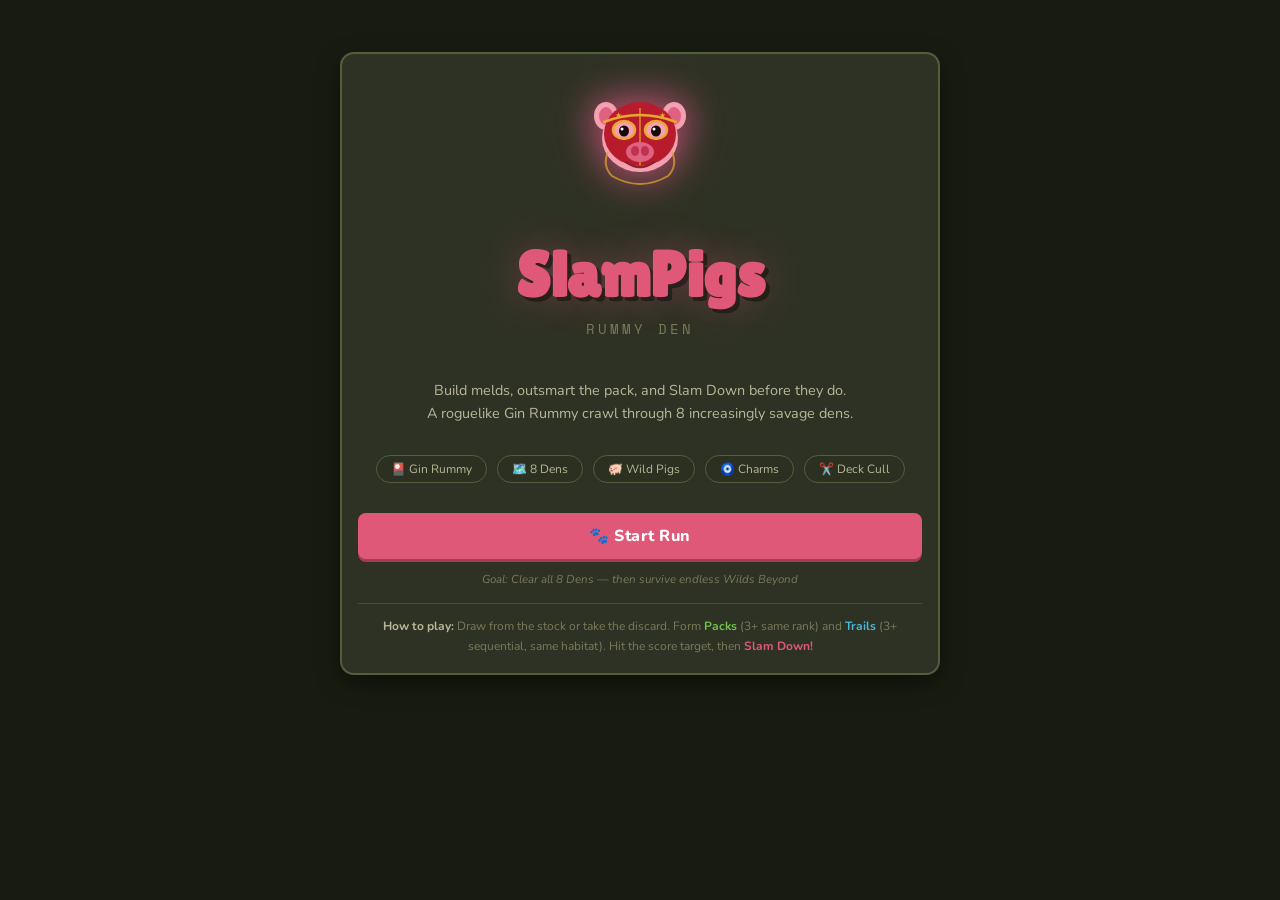
==== commit 15637e5c: "Add files via upload" ====
--- a/slampigs-rummy (2).html
+++ b/slampigs-rummy (2).html
@@ -3,19 +3,31 @@
 <head>
 <meta charset="UTF-8">
 <meta name="viewport" content="width=device-width, initial-scale=1.0">
+<meta name="description" content="SlamPigs: Rummy Den — a roguelike Gin Rummy card game with Wild Pigs, Charms, and 8 increasingly brutal Dens.">
 <title>SlamPigs: Rummy Den</title>
+<!-- Preload fonts to prevent FOUT -->
+<link rel="preconnect" href="https://fonts.googleapis.com">
+<link rel="preconnect" href="https://fonts.gstatic.com" crossorigin>
 <link href="https://fonts.googleapis.com/css2?family=Lilita+One&family=Nunito:wght@400;600;700;800&family=Space+Mono:wght@400;700&display=swap" rel="stylesheet">
 <style>
-:root{
-  /* ── Backgrounds: warm dark olive, not cold purple ── */
+/* ================================================================
+   SlamPigs: Rummy Den — styles.css
+   ================================================================ */
+
+/* ── REDUCED MOTION ── */
+@media (prefers-reduced-motion: reduce) {
+  *, *::before, *::after {
+    animation-duration: 0.01ms !important;
+    animation-iteration-count: 1 !important;
+    transition-duration: 0.01ms !important;
+  }
+}
+
+:root {
   --bg:#1c1e16;--bg2:#232619;--bg3:#2c3020;
-  /* ── Panels: warm charcoal with slight green tint ── */
   --panel:#2e3224;--panel2:#373c2a;--panel3:#414831;
-  /* ── Borders: muted sage ── */
   --border:#545e3e;--border-soft:#464f34;
-  /* ── Text: warm off-white → muted sage → faint olive ── */
   --text:#f0e8d0;--text-dim:#b8b898;--text-faint:#7a7a5a;
-  /* ── Accent: amber gold, coral pink, leaf green, sky blue, terracotta red ── */
   --gold:#e8a830;--gold-dim:#b87e20;
   --pink:#e05878;--pink-dim:#a83a58;
   --green:#6ec44a;--green-dim:#4e8c32;
@@ -24,463 +36,477 @@
   --common:#98a888;--rare:#4ab8d8;--legendary:#e8a830;
   --radius:14px;--radius-sm:8px;
   --shadow:0 8px 24px rgba(0,0,0,0.45);
-  /* ── Habitat card backgrounds: richer, more distinct, gentler on eyes ── */
-  --hab-forest:#3a1510;--hab-plains:#2e1a08;--hab-tundra:#2a2010;--hab-swamp:#2a1408; /* Bacon/Sausage/PorkRind/Ribs */
+  --hab-forest:#3a1510;--hab-plains:#2e1a08;--hab-tundra:#2a2010;--hab-swamp:#2a1408;
   --hab-forest-b:#8a3020;--hab-plains-b:#785018;--hab-tundra-b:#786030;--hab-swamp-b:#784020;
-  /* ── Habitat text colors: bright but not neon ── */
-  --hc-forest:#ff8060;--hc-plains:#f0a840;--hc-tundra:#e0d090;--hc-swamp:#f08050; /* Bacon=red,Sausage=amber,PorkRind=cream,Ribs=orange */
-}
-*{box-sizing:border-box;margin:0;padding:0}
-html,body{min-height:100vh;font-family:'Nunito',sans-serif;color:var(--text);background:#181c10;transition:background 1.2s ease}
-body{display:flex;justify-content:center;padding:12px;align-items:flex-start}
-
-/* ── DEN 1: Bunny Burrow — dappled forest canopy, soft greens ── */
-body.den-1{background:
-  radial-gradient(ellipse at 20% 0%, #2a4a20 0%, transparent 50%),
-  radial-gradient(ellipse at 80% 100%, #1a3a14 0%, transparent 50%),
-  radial-gradient(ellipse at 60% 40%, #204018 0%, transparent 40%),
-  linear-gradient(180deg,#0e1a0c 0%,#162212 100%)}
-
-/* ── DEN 2: Fox Hollow — warm amber sunset, dusty orange ── */
-body.den-2{background:
-  radial-gradient(ellipse at 75% 10%, #4a2800 0%, transparent 45%),
-  radial-gradient(ellipse at 20% 90%, #3a1a00 0%, transparent 40%),
-  radial-gradient(ellipse at 50% 50%, #2a1500 0%, transparent 60%),
-  linear-gradient(160deg,#1e1000 0%,#2a1800 50%,#180c00 100%)}
-
-/* ── DEN 3: Wolf Pass — stormy midnight, electric blue edges ── */
-body.den-3{background:
-  radial-gradient(ellipse at 90% 10%, #0a1a40 0%, transparent 40%),
-  radial-gradient(ellipse at 10% 80%, #08124a 0%, transparent 35%),
-  radial-gradient(ellipse at 50% 50%, #060c28 0%, transparent 55%),
-  repeating-linear-gradient(0deg, transparent, transparent 80px, rgba(20,40,100,.04) 80px, rgba(20,40,100,.04) 82px),
-  linear-gradient(180deg,#050820 0%,#080c28 100%)}
-
-/* ── DEN 4: Bear Cave — rocky earth, deep terracotta ── */
-body.den-4{background:
-  radial-gradient(ellipse at 30% 20%, #2a1408 0%, transparent 45%),
-  radial-gradient(ellipse at 70% 80%, #3a1c0a 0%, transparent 40%),
-  repeating-linear-gradient(45deg, transparent, transparent 30px, rgba(60,30,10,.05) 30px, rgba(60,30,10,.05) 31px),
-  linear-gradient(160deg,#1a0c06 0%,#221408 100%)}
-
-/* ── DEN 5: Bison Stampede — golden dust clouds, wide plains ── */
-body.den-5{background:
-  radial-gradient(ellipse at 50% 0%, #3a2a00 0%, transparent 60%),
-  radial-gradient(ellipse at 0% 100%, #2a1c00 0%, transparent 40%),
-  radial-gradient(ellipse at 100% 60%, #302000 0%, transparent 40%),
-  repeating-linear-gradient(90deg, transparent, transparent 120px, rgba(80,60,0,.04) 120px, rgba(80,60,0,.04) 121px),
-  linear-gradient(180deg,#1a1200 0%,#221800 100%)}
-
-/* ── DEN 6: Gorilla Temple — ancient stone, deep jungle violet ── */
-body.den-6{background:
-  radial-gradient(ellipse at 50% 0%, #2a1a40 0%, transparent 50%),
-  radial-gradient(ellipse at 15% 85%, #1a0a30 0%, transparent 40%),
-  radial-gradient(ellipse at 85% 30%, #200a38 0%, transparent 35%),
-  repeating-linear-gradient(90deg, transparent, transparent 60px, rgba(60,20,80,.04) 60px, rgba(60,20,80,.04) 61px),
-  repeating-linear-gradient(0deg, transparent, transparent 60px, rgba(60,20,80,.04) 60px, rgba(60,20,80,.04) 61px),
-  linear-gradient(180deg,#100818 0%,#180c22 100%)}
-
-/* ── DEN 7: Tiger's Lair — smoldering embers, deep crimson ── */
-body.den-7{background:
-  radial-gradient(ellipse at 20% 20%, #4a0808 0%, transparent 40%),
-  radial-gradient(ellipse at 80% 70%, #3a0404 0%, transparent 40%),
-  radial-gradient(ellipse at 50% 100%, #500a00 0%, transparent 50%),
-  repeating-linear-gradient(135deg, transparent, transparent 40px, rgba(100,20,0,.04) 40px, rgba(100,20,0,.04) 41px),
-  linear-gradient(180deg,#180404 0%,#220606 100%)}
-
-/* ── DEN 8: Alpha's Den — volcanic black, gold veins ── */
-body.den-8{background:
-  radial-gradient(ellipse at 50% 50%, #1a1000 0%, transparent 70%),
-  radial-gradient(ellipse at 0% 0%, #2a1800 0%, transparent 40%),
-  radial-gradient(ellipse at 100% 100%, #281400 0%, transparent 40%),
-  repeating-linear-gradient(60deg, transparent, transparent 50px, rgba(100,70,0,.05) 50px, rgba(100,70,0,.05) 52px),
-  repeating-linear-gradient(120deg, transparent, transparent 50px, rgba(100,70,0,.05) 50px, rgba(100,70,0,.05) 52px),
-  linear-gradient(180deg,#0a0800 0%,#100c00 100%)}
-
-/* ── Wilds Beyond — void with distant stars ── */
-body.den-endless{background:
-  radial-gradient(ellipse at 30% 20%, #080818 0%, transparent 30%),
-  radial-gradient(ellipse at 70% 70%, #060612 0%, transparent 30%),
-  radial-gradient(1px 1px at 20% 30%, rgba(255,255,255,.2) 0%, transparent 100%),
-  radial-gradient(1px 1px at 60% 15%, rgba(255,255,255,.15) 0%, transparent 100%),
-  radial-gradient(1px 1px at 80% 60%, rgba(255,255,255,.1) 0%, transparent 100%),
-  radial-gradient(1px 1px at 40% 80%, rgba(255,255,255,.12) 0%, transparent 100%),
-  linear-gradient(180deg,#030308 0%,#05050e 100%)}
-.app{width:100%;max-width:960px;display:flex;flex-direction:column;gap:10px}
-.screen{display:none}
-.screen.active{display:block}
+  --hc-forest:#ff8060;--hc-plains:#f0a840;--hc-tundra:#e0d090;--hc-swamp:#f08050;
+  /* Touch-friendly minimum target */
+  --touch-min: 44px;
+}
+
+*, *::before, *::after { box-sizing: border-box; margin: 0; padding: 0; }
+html, body { min-height: 100vh; font-family: 'Nunito', sans-serif; color: var(--text); background: #181c10; transition: background 1.2s ease; }
+body { display: flex; justify-content: center; padding: 12px; align-items: flex-start; }
+
+/* ── DEN BACKGROUNDS ── */
+body.den-1 { background: radial-gradient(ellipse at 20% 0%,#2a4a20 0%,transparent 50%),radial-gradient(ellipse at 80% 100%,#1a3a14 0%,transparent 50%),radial-gradient(ellipse at 60% 40%,#204018 0%,transparent 40%),linear-gradient(180deg,#0e1a0c 0%,#162212 100%); }
+body.den-2 { background: radial-gradient(ellipse at 75% 10%,#4a2800 0%,transparent 45%),radial-gradient(ellipse at 20% 90%,#3a1a00 0%,transparent 40%),radial-gradient(ellipse at 50% 50%,#2a1500 0%,transparent 60%),linear-gradient(160deg,#1e1000 0%,#2a1800 50%,#180c00 100%); }
+body.den-3 { background: radial-gradient(ellipse at 90% 10%,#0a1a40 0%,transparent 40%),radial-gradient(ellipse at 10% 80%,#08124a 0%,transparent 35%),radial-gradient(ellipse at 50% 50%,#060c28 0%,transparent 55%),repeating-linear-gradient(0deg,transparent,transparent 80px,rgba(20,40,100,.04) 80px,rgba(20,40,100,.04) 82px),linear-gradient(180deg,#050820 0%,#080c28 100%); }
+body.den-4 { background: radial-gradient(ellipse at 30% 20%,#2a1408 0%,transparent 45%),radial-gradient(ellipse at 70% 80%,#3a1c0a 0%,transparent 40%),repeating-linear-gradient(45deg,transparent,transparent 30px,rgba(60,30,10,.05) 30px,rgba(60,30,10,.05) 31px),linear-gradient(160deg,#1a0c06 0%,#221408 100%); }
+body.den-5 { background: radial-gradient(ellipse at 50% 0%,#3a2a00 0%,transparent 60%),radial-gradient(ellipse at 0% 100%,#2a1c00 0%,transparent 40%),radial-gradient(ellipse at 100% 60%,#302000 0%,transparent 40%),repeating-linear-gradient(90deg,transparent,transparent 120px,rgba(80,60,0,.04) 120px,rgba(80,60,0,.04) 121px),linear-gradient(180deg,#1a1200 0%,#221800 100%); }
+body.den-6 { background: radial-gradient(ellipse at 50% 0%,#2a1a40 0%,transparent 50%),radial-gradient(ellipse at 15% 85%,#1a0a30 0%,transparent 40%),radial-gradient(ellipse at 85% 30%,#200a38 0%,transparent 35%),repeating-linear-gradient(90deg,transparent,transparent 60px,rgba(60,20,80,.04) 60px,rgba(60,20,80,.04) 61px),repeating-linear-gradient(0deg,transparent,transparent 60px,rgba(60,20,80,.04) 60px,rgba(60,20,80,.04) 61px),linear-gradient(180deg,#100818 0%,#180c22 100%); }
+body.den-7 { background: radial-gradient(ellipse at 20% 20%,#4a0808 0%,transparent 40%),radial-gradient(ellipse at 80% 70%,#3a0404 0%,transparent 40%),radial-gradient(ellipse at 50% 100%,#500a00 0%,transparent 50%),repeating-linear-gradient(135deg,transparent,transparent 40px,rgba(100,20,0,.04) 40px,rgba(100,20,0,.04) 41px),linear-gradient(180deg,#180404 0%,#220606 100%); }
+body.den-8 { background: radial-gradient(ellipse at 50% 50%,#1a1000 0%,transparent 70%),radial-gradient(ellipse at 0% 0%,#2a1800 0%,transparent 40%),radial-gradient(ellipse at 100% 100%,#281400 0%,transparent 40%),repeating-linear-gradient(60deg,transparent,transparent 50px,rgba(100,70,0,.05) 50px,rgba(100,70,0,.05) 52px),repeating-linear-gradient(120deg,transparent,transparent 50px,rgba(100,70,0,.05) 50px,rgba(100,70,0,.05) 52px),linear-gradient(180deg,#0a0800 0%,#100c00 100%); }
+body.den-endless { background: radial-gradient(ellipse at 30% 20%,#080818 0%,transparent 30%),radial-gradient(ellipse at 70% 70%,#060612 0%,transparent 30%),radial-gradient(1px 1px at 20% 30%,rgba(255,255,255,.2) 0%,transparent 100%),radial-gradient(1px 1px at 60% 15%,rgba(255,255,255,.15) 0%,transparent 100%),radial-gradient(1px 1px at 80% 60%,rgba(255,255,255,.1) 0%,transparent 100%),radial-gradient(1px 1px at 40% 80%,rgba(255,255,255,.12) 0%,transparent 100%),linear-gradient(180deg,#030308 0%,#05050e 100%); }
+
+.app { width: 100%; max-width: 960px; display: flex; flex-direction: column; gap: 10px; }
+.screen { display: none; }
+.screen.active { display: block; }
 
 /* ── TOPBAR ── */
-.topbar{background:var(--panel);border:2px solid var(--border);border-radius:var(--radius);padding:10px 18px;display:flex;align-items:center;justify-content:space-between;box-shadow:var(--shadow);flex-wrap:wrap;gap:8px}
-.brand{font-family:'Lilita One',cursive;font-size:1.5rem;color:var(--pink);text-shadow:2px 2px 0 #00000055;display:flex;align-items:center;gap:8px}
-.brand-sub{font-family:'Space Mono',monospace;font-size:0.6rem;color:var(--text-faint);letter-spacing:2px;text-transform:uppercase}
-.top-stats{display:flex;gap:14px;align-items:center;flex-wrap:wrap}
-.stat-pill{background:var(--bg3);border:1px solid var(--border-soft);border-radius:20px;padding:4px 12px;font-size:0.8rem;display:flex;align-items:center;gap:5px;font-weight:700}
-.stat-pill .label{color:var(--text-faint);font-size:0.7rem;font-weight:600}
+.topbar { background: var(--panel); border: 2px solid var(--border); border-radius: var(--radius); padding: 10px 18px; display: flex; align-items: center; justify-content: space-between; box-shadow: var(--shadow); flex-wrap: wrap; gap: 8px; }
+.brand { font-family: 'Lilita One', cursive; font-size: 1.5rem; color: var(--pink); text-shadow: 2px 2px 0 #00000055; display: flex; align-items: center; gap: 8px; }
+.brand-sub { font-family: 'Space Mono', monospace; font-size: 0.6rem; color: var(--text-faint); letter-spacing: 2px; text-transform: uppercase; }
+.top-stats { display: flex; gap: 14px; align-items: center; flex-wrap: wrap; }
+.stat-pill { background: var(--bg3); border: 1px solid var(--border-soft); border-radius: 20px; padding: 4px 12px; font-size: 0.8rem; display: flex; align-items: center; gap: 5px; font-weight: 700; }
+.stat-pill .label { color: var(--text-faint); font-size: 0.7rem; font-weight: 600; }
 
 /* ── BUTTONS ── */
-.btn{display:inline-flex;align-items:center;justify-content:center;gap:6px;padding:9px 18px;border-radius:var(--radius-sm);border:none;font-family:'Nunito',sans-serif;font-weight:800;font-size:0.85rem;cursor:pointer;transition:all .15s;letter-spacing:.5px;white-space:nowrap}
-.btn-primary{background:var(--pink);color:#fff;box-shadow:0 3px 0 var(--pink-dim)}
-.btn-primary:hover{filter:brightness(1.1);transform:translateY(-1px)}
-.btn-primary:active{transform:translateY(1px);box-shadow:none}
-.btn-success{background:var(--green);color:#0a1a06;box-shadow:0 3px 0 var(--green-dim)}
-.btn-success:hover{filter:brightness(1.1);transform:translateY(-1px)}
-.btn-gold{background:var(--gold);color:#1a1000;box-shadow:0 3px 0 var(--gold-dim)}
-.btn-gold:hover{filter:brightness(1.1);transform:translateY(-1px)}
-.btn-ghost{background:transparent;color:var(--text-dim);border:2px solid var(--border);padding:7px 16px}
-.btn-ghost:hover{border-color:var(--text-dim);color:var(--text)}
-.btn:disabled{opacity:.35;cursor:not-allowed;transform:none!important;box-shadow:none!important}
-.btn-sm{padding:5px 12px;font-size:0.75rem;border-radius:6px}
-.btn-lg{padding:12px 28px;font-size:1rem}
+.btn { display: inline-flex; align-items: center; justify-content: center; gap: 6px; padding: 9px 18px; min-height: var(--touch-min); border-radius: var(--radius-sm); border: none; font-family: 'Nunito', sans-serif; font-weight: 800; font-size: 0.85rem; cursor: pointer; transition: all .15s; letter-spacing: .5px; white-space: nowrap; }
+.btn:focus-visible { outline: 3px solid var(--gold); outline-offset: 2px; }
+.btn-primary { background: var(--pink); color: #fff; box-shadow: 0 3px 0 var(--pink-dim); }
+.btn-primary:hover { filter: brightness(1.1); transform: translateY(-1px); }
+.btn-primary:active { transform: translateY(1px); box-shadow: none; }
+.btn-success { background: var(--green); color: #0a1a06; box-shadow: 0 3px 0 var(--green-dim); }
+.btn-success:hover { filter: brightness(1.1); transform: translateY(-1px); }
+.btn-gold { background: var(--gold); color: #1a1000; box-shadow: 0 3px 0 var(--gold-dim); }
+.btn-gold:hover { filter: brightness(1.1); transform: translateY(-1px); }
+.btn-ghost { background: transparent; color: var(--text-dim); border: 2px solid var(--border); padding: 7px 16px; }
+.btn-ghost:hover { border-color: var(--text-dim); color: var(--text); }
+.btn:disabled { opacity: .35; cursor: not-allowed; transform: none !important; box-shadow: none !important; }
+.btn-sm { padding: 5px 12px; font-size: 0.75rem; border-radius: 6px; min-height: 36px; }
+.btn-lg { padding: 12px 28px; font-size: 1rem; }
 
 /* ── PANELS ── */
-.panel{background:var(--panel);border:2px solid var(--border);border-radius:var(--radius);padding:16px;box-shadow:var(--shadow)}
-.panel-sm{background:var(--panel2);border:1px solid var(--border-soft);border-radius:var(--radius-sm);padding:12px}
+.panel { background: var(--panel); border: 2px solid var(--border); border-radius: var(--radius); padding: 16px; box-shadow: var(--shadow); }
+.panel-sm { background: var(--panel2); border: 1px solid var(--border-soft); border-radius: var(--radius-sm); padding: 12px; }
 
 /* ── TITLE SCREEN ── */
-#screen-title{text-align:center;padding:40px 20px}
-.title-logo{font-family:'Lilita One',cursive;font-size:4rem;color:var(--pink);text-shadow:4px 4px 0 #00000066,0 0 40px rgba(255,95,150,.3);margin-bottom:8px}
-.title-sub{font-family:'Space Mono',monospace;font-size:.85rem;color:var(--text-faint);letter-spacing:3px;margin-bottom:40px}
-.title-pig{font-size:5rem;margin-bottom:20px;filter:drop-shadow(0 0 20px rgba(255,95,150,.4))}
-.title-desc{max-width:520px;margin:0 auto 30px;color:var(--text-dim);font-size:.9rem;line-height:1.6}
-.title-feat{display:flex;gap:10px;justify-content:center;flex-wrap:wrap;margin-bottom:30px}
-.feat-pill{background:var(--bg3);border:1px solid var(--border);border-radius:20px;padding:5px 14px;font-size:.75rem;color:var(--text-dim)}
+#screen-title { text-align: center; padding: 40px 20px; }
+.title-logo { font-family: 'Lilita One', cursive; font-size: 4rem; color: var(--pink); text-shadow: 4px 4px 0 #00000066, 0 0 40px rgba(255,95,150,.3); margin-bottom: 8px; }
+.title-sub { font-family: 'Space Mono', monospace; font-size: .85rem; color: var(--text-faint); letter-spacing: 3px; margin-bottom: 40px; }
+.title-pig { font-size: 5rem; margin-bottom: 20px; filter: drop-shadow(0 0 20px rgba(255,95,150,.4)); }
+.title-desc { max-width: 520px; margin: 0 auto 30px; color: var(--text-dim); font-size: .9rem; line-height: 1.6; }
+.title-feat { display: flex; gap: 10px; justify-content: center; flex-wrap: wrap; margin-bottom: 30px; }
+.feat-pill { background: var(--bg3); border: 1px solid var(--border); border-radius: 20px; padding: 5px 14px; font-size: .75rem; color: var(--text-dim); }
 
 /* ── DEN MAP ── */
-#screen-map .map-header{text-align:center;margin-bottom:16px}
-.map-title{font-family:'Lilita One',cursive;font-size:1.6rem;color:var(--gold)}
-.den-grid{display:grid;grid-template-columns:repeat(4,1fr);gap:10px;margin-bottom:12px}
-.den-node{background:var(--panel2);border:2px solid var(--border-soft);border-radius:var(--radius);padding:14px 10px;text-align:center;cursor:pointer;transition:all .2s;position:relative}
-.den-node:hover:not(.locked){border-color:var(--text-dim);transform:translateY(-2px);box-shadow:var(--shadow)}
-.den-node.current{border-color:var(--pink);box-shadow:0 0 16px rgba(255,95,150,.3)}
-.den-node.cleared{border-color:var(--green-dim);background:rgba(126,217,87,.06)}
-.den-node.locked{opacity:.45;cursor:not-allowed}
-.den-node.final{border-color:var(--gold)!important}
-.den-emoji-big{font-size:2rem;margin-bottom:6px;display:block}
-.den-num{font-size:.65rem;color:var(--text-faint);font-weight:700;letter-spacing:1px;text-transform:uppercase}
-.den-name-label{font-size:.8rem;font-weight:700;color:var(--text);margin:3px 0}
-.den-boss-label{font-size:.7rem;color:var(--text-dim)}
-.den-status-badge{position:absolute;top:6px;right:6px;font-size:.6rem;font-weight:800;padding:2px 7px;border-radius:10px}
-.badge-cleared{background:rgba(126,217,87,.2);color:var(--green)}
-.badge-current{background:rgba(255,95,150,.2);color:var(--pink)}
-.badge-final{background:rgba(243,187,74,.2);color:var(--gold)}
-.map-charms-row{display:flex;gap:8px;align-items:center;justify-content:center;flex-wrap:wrap}
-.charm-mini{background:var(--bg3);border:1px solid var(--border-soft);border-radius:8px;padding:4px 10px;font-size:.8rem;cursor:help;transition:border-color .15s}
-.charm-mini:hover{border-color:var(--legendary)}
-.map-hand-progress{display:flex;gap:6px;align-items:center;justify-content:center;margin-top:8px}
-.hand-pip{width:12px;height:12px;border-radius:50%;border:2px solid var(--border)}
-.hand-pip.player-win{background:var(--green);border-color:var(--green-dim)}
-.hand-pip.opp-win{background:var(--red);border-color:var(--red-dim)}
+#screen-map .map-header { text-align: center; margin-bottom: 16px; }
+.map-title { font-family: 'Lilita One', cursive; font-size: 1.6rem; color: var(--gold); }
+.den-grid { display: grid; grid-template-columns: repeat(4, 1fr); gap: 10px; margin-bottom: 12px; }
+.den-node { background: var(--panel2); border: 2px solid var(--border-soft); border-radius: var(--radius); padding: 14px 10px; text-align: center; cursor: pointer; transition: all .2s; position: relative; min-height: var(--touch-min); }
+.den-node:hover:not(.locked) { border-color: var(--text-dim); transform: translateY(-2px); box-shadow: var(--shadow); }
+.den-node:focus-visible { outline: 3px solid var(--gold); outline-offset: 2px; }
+.den-node.current { border-color: var(--pink); box-shadow: 0 0 16px rgba(255,95,150,.3); }
+.den-node.cleared { border-color: var(--green-dim); background: rgba(126,217,87,.06); }
+.den-node.locked { opacity: .45; cursor: not-allowed; }
+.den-node.final { border-color: var(--gold) !important; }
+.den-emoji-big { font-size: 2rem; margin-bottom: 6px; display: block; }
+.den-num { font-size: .65rem; color: var(--text-faint); font-weight: 700; letter-spacing: 1px; text-transform: uppercase; }
+.den-name-label { font-size: .8rem; font-weight: 700; color: var(--text); margin: 3px 0; }
+.den-boss-label { font-size: .7rem; color: var(--text-dim); }
+.den-status-badge { position: absolute; top: 6px; right: 6px; font-size: .6rem; font-weight: 800; padding: 2px 7px; border-radius: 10px; }
+.badge-cleared { background: rgba(126,217,87,.2); color: var(--green); }
+.badge-current { background: rgba(255,95,150,.2); color: var(--pink); }
+.badge-final { background: rgba(243,187,74,.2); color: var(--gold); }
+.map-charms-row { display: flex; gap: 8px; align-items: center; justify-content: center; flex-wrap: wrap; }
+.charm-mini { background: var(--bg3); border: 1px solid var(--border-soft); border-radius: 8px; padding: 4px 10px; font-size: .8rem; cursor: help; transition: border-color .15s; }
+.charm-mini:hover { border-color: var(--legendary); }
+.map-hand-progress { display: flex; gap: 6px; align-items: center; justify-content: center; margin-top: 8px; }
+.hand-pip { width: 12px; height: 12px; border-radius: 50%; border: 2px solid var(--border); }
+.hand-pip.player-win { background: var(--green); border-color: var(--green-dim); }
+.hand-pip.opp-win { background: var(--red); border-color: var(--red-dim); }
 
 /* ── HAND SCREEN ── */
-#screen-hand{display:none}
-#screen-hand.active{display:flex;flex-direction:column;gap:10px}
-.hand-topinfo{background:var(--panel);border:2px solid var(--border);border-radius:var(--radius);padding:10px 16px;display:flex;align-items:center;justify-content:space-between;flex-wrap:wrap;gap:8px}
-.den-info-label{font-family:'Lilita One',cursive;font-size:1.1rem;color:var(--gold)}
-.hand-score-pips{display:flex;gap:8px;align-items:center}
-.hand-pip-lg{width:16px;height:16px;border-radius:50%;border:2px solid var(--border)}
-.hand-pip-lg.pw{background:var(--green);border-color:var(--green-dim)}
-.hand-pip-lg.ow{background:var(--red);border-color:var(--red-dim)}
-.vs-label{font-size:.7rem;color:var(--text-faint);font-weight:700;letter-spacing:1px}
-.hand-num-label{font-size:.75rem;color:var(--text-faint);font-family:'Space Mono',monospace}
-
-.field-wrap{display:grid;grid-template-rows:auto auto auto auto auto;gap:8px}
-.opp-zone{background:var(--panel);border:2px solid var(--border);border-radius:var(--radius);padding:12px}
-.zone-label{font-size:.7rem;color:var(--text-faint);font-weight:700;letter-spacing:1.5px;text-transform:uppercase;margin-bottom:8px;display:flex;align-items:center;justify-content:space-between}
-.opp-cards-row{display:flex;gap:4px;flex-wrap:wrap;justify-content:center}
-.card-back{width:68px;height:94px;background:var(--bg3);border:2px solid var(--border-soft);border-radius:10px;display:flex;align-items:center;justify-content:center;font-size:1.6rem;color:var(--border);flex-shrink:0}
-
-.center-zone{display:flex;gap:12px;align-items:center;padding:4px 0}
-.pile-area{display:flex;flex-direction:column;align-items:center;gap:6px}
-.pile-title{font-size:.65rem;color:var(--text-faint);font-weight:700;letter-spacing:1.5px;text-transform:uppercase}
-.stock-stack{position:relative;width:64px;height:88px;cursor:pointer;transition:transform .15s}
-.stock-stack:hover{transform:scale(1.06)}
-.stock-card{width:64px;height:88px;background:var(--bg3);border:2px solid var(--border-soft);border-radius:9px;position:absolute;display:flex;align-items:center;justify-content:center;font-size:1.6rem;color:var(--border)}
-.stock-card:nth-child(1){top:4px;left:4px}
-.stock-card:nth-child(2){top:2px;left:2px}
-.stock-card:nth-child(3){top:0;left:0}
-.pile-count{font-size:.7rem;color:var(--text-faint);font-family:'Space Mono',monospace}
-.discard-pile{width:56px;height:76px;border-radius:8px;border:2px solid var(--border);display:flex;flex-direction:column;align-items:center;justify-content:center;cursor:pointer;transition:all .15s;position:relative}
-.discard-pile:hover:not(.no-hover){border-color:var(--gold);box-shadow:0 0 12px rgba(243,187,74,.3)}
-.discard-pile.highlight-discard{border-color:var(--gold)!important;box-shadow:0 0 16px rgba(243,187,74,.4)!important;animation:pulse-gold .8s infinite alternate}
+#screen-hand { display: none; }
+#screen-hand.active { display: flex; flex-direction: column; gap: 10px; }
+.hand-topinfo { background: var(--panel); border: 2px solid var(--border); border-radius: var(--radius); padding: 10px 16px; display: flex; align-items: center; justify-content: space-between; flex-wrap: wrap; gap: 8px; }
+.den-info-label { font-family: 'Lilita One', cursive; font-size: 1.1rem; color: var(--gold); }
+.hand-score-pips { display: flex; gap: 8px; align-items: center; }
+.hand-pip-lg { width: 16px; height: 16px; border-radius: 50%; border: 2px solid var(--border); }
+.hand-pip-lg.pw { background: var(--green); border-color: var(--green-dim); }
+.hand-pip-lg.ow { background: var(--red); border-color: var(--red-dim); }
+.vs-label { font-size: .7rem; color: var(--text-faint); font-weight: 700; letter-spacing: 1px; }
+.hand-num-label { font-size: .75rem; color: var(--text-faint); font-family: 'Space Mono', monospace; }
+
+.field-wrap { display: grid; grid-template-rows: auto auto auto auto auto; gap: 8px; }
+.opp-zone { background: var(--panel); border: 2px solid var(--border); border-radius: var(--radius); padding: 12px; }
+.zone-label { font-size: .7rem; color: var(--text-faint); font-weight: 700; letter-spacing: 1.5px; text-transform: uppercase; margin-bottom: 8px; display: flex; align-items: center; justify-content: space-between; }
+.opp-cards-row { display: flex; gap: 4px; flex-wrap: wrap; justify-content: center; }
+.card-back { width: 68px; height: 94px; background: var(--bg3); border: 2px solid var(--border-soft); border-radius: 10px; display: flex; align-items: center; justify-content: center; font-size: 1.6rem; color: var(--border); flex-shrink: 0; }
+
+.center-zone { display: flex; gap: 12px; align-items: center; padding: 4px 0; }
+.pile-area { display: flex; flex-direction: column; align-items: center; gap: 6px; }
+.pile-title { font-size: .65rem; color: var(--text-faint); font-weight: 700; letter-spacing: 1.5px; text-transform: uppercase; }
+.stock-stack { position: relative; width: 64px; height: 88px; cursor: pointer; transition: transform .15s; }
+.stock-stack:hover { transform: scale(1.06); }
+.stock-stack:focus-visible { outline: 3px solid var(--gold); outline-offset: 3px; border-radius: 9px; }
+.stock-card { width: 64px; height: 88px; background: var(--bg3); border: 2px solid var(--border-soft); border-radius: 9px; position: absolute; display: flex; align-items: center; justify-content: center; font-size: 1.6rem; color: var(--border); }
+.stock-card:nth-child(1) { top: 4px; left: 4px; }
+.stock-card:nth-child(2) { top: 2px; left: 2px; }
+.stock-card:nth-child(3) { top: 0; left: 0; }
+.pile-count { font-size: .7rem; color: var(--text-faint); font-family: 'Space Mono', monospace; }
+.discard-pile { width: 56px; height: 76px; border-radius: 8px; border: 2px solid var(--border); display: flex; flex-direction: column; align-items: center; justify-content: center; cursor: pointer; transition: all .15s; position: relative; }
+.discard-pile:hover:not(.no-hover) { border-color: var(--gold); box-shadow: 0 0 12px rgba(243,187,74,.3); }
+.discard-pile.highlight-discard { border-color: var(--gold) !important; box-shadow: 0 0 16px rgba(243,187,74,.4) !important; animation: pulse-gold .8s infinite alternate; }
+
 /* ── DISCARD FAN ── */
-.fan-card{width:72px;height:100px;border-radius:10px;border:2px solid var(--border);display:flex;flex-direction:column;align-items:center;justify-content:center;position:relative;flex-shrink:0;transition:transform .14s,box-shadow .14s,border-color .1s;font-family:'Nunito',sans-serif}
-.fan-card.fan-top{cursor:pointer}
-.fan-card.fan-top:hover{transform:translateY(-7px);z-index:20;box-shadow:0 6px 18px rgba(0,0,0,.45)}
-.fan-card.fan-reachable{border-color:var(--gold)!important;box-shadow:0 0 10px rgba(232,168,48,.4);cursor:pointer}
-.fan-card.fan-reachable:hover{transform:translateY(-9px);box-shadow:0 0 20px rgba(232,168,48,.65);z-index:20}
-.fan-card.fan-locked{opacity:.45;cursor:not-allowed}
-.fan-card.fan-selected-reach{border-color:var(--pink)!important;transform:translateY(-11px);box-shadow:0 0 20px rgba(224,88,120,.6);z-index:30}
-.fan-card.fan-will-take{border-color:var(--blue)!important;box-shadow:0 0 9px rgba(74,184,216,.4);transform:translateY(-5px);z-index:15}
-.fan-card.fan-empty{border:2px dashed var(--border-soft);cursor:default;opacity:.4}
-.fan-rank{font-size:1.25rem;font-weight:800;line-height:1}
-.fan-name{font-size:.5rem;letter-spacing:.3px;text-transform:uppercase;color:var(--text-dim)}
-.fan-hab{font-size:1rem;margin-top:2px}
-.fan-badge{position:absolute;top:-7px;left:50%;transform:translateX(-50%);background:var(--gold);color:#1a1000;font-size:.5rem;font-weight:800;letter-spacing:.5px;padding:1px 5px;border-radius:6px;white-space:nowrap}
-.fan-badge.badge-take{background:var(--blue);color:#001a2a}
-.fan-badge.badge-locked{background:var(--border);color:var(--text-faint)}
-.fan-confirm{display:inline-flex;align-items:center;gap:5px;background:var(--gold);color:#1a1000;border:none;border-radius:8px;padding:6px 14px;font-family:'Nunito',sans-serif;font-weight:800;font-size:.8rem;cursor:pointer;transition:filter .15s;margin-top:8px}
-.fan-confirm:hover{filter:brightness(1.1)}
-.fan-confirm.fan-confirm-cancel{background:transparent;border:2px solid var(--border);color:var(--text-dim)}
-.fan-confirm.fan-confirm-cancel:hover{border-color:var(--text-dim);color:var(--text)}
-@keyframes pulse-gold{from{box-shadow:0 0 8px rgba(243,187,74,.3)}to{box-shadow:0 0 20px rgba(243,187,74,.6)}}
-
-.log-bar{background:var(--bg3);border:1px solid var(--border-soft);border-radius:var(--radius-sm);padding:8px 14px;font-size:.8rem;color:var(--text-dim);min-height:38px;display:flex;align-items:center;line-height:1.4;font-style:italic}
-.log-bar b{color:var(--text);font-style:normal}
-.log-bar .log-good{color:var(--green)}
-.log-bar .log-bad{color:var(--red)}
-.log-bar .log-gold{color:var(--gold)}
-
-.player-zone{background:var(--panel);border:2px solid var(--border);border-radius:var(--radius);padding:12px}
-/* Meld zone — sits above the deadwood row, visually elevated */
-.meld-zone-wrap{background:rgba(110,196,74,.07);border:2px dashed rgba(110,196,74,.35);border-radius:var(--radius);padding:10px 12px;margin-bottom:8px;display:none}
-.meld-zone-wrap.has-melds{display:block}
-.meld-zone-label{font-size:.62rem;font-weight:800;letter-spacing:1.5px;text-transform:uppercase;color:var(--green);margin-bottom:8px}
-.meld-zone-row{display:flex;gap:10px;flex-wrap:wrap}
-.meld-group-box{background:rgba(110,196,74,.08);border:1.5px solid rgba(110,196,74,.3);border-radius:10px;padding:8px 10px;display:flex;flex-direction:column;gap:6px;position:relative}
-.meld-group-box-label{font-size:.58rem;font-weight:800;letter-spacing:.5px;text-transform:uppercase;color:var(--green)}
-.meld-group-box-cards{display:flex;gap:4px}
-.btn-unmeld{position:absolute;top:-8px;right:-8px;width:20px;height:20px;border-radius:50%;background:var(--red);border:2px solid var(--panel);color:#fff;font-size:.7rem;font-weight:800;cursor:pointer;display:flex;align-items:center;justify-content:center;line-height:1;padding:0;font-family:'Nunito',sans-serif}
-.btn-unmeld:hover{background:var(--red-dim)}
-/* Deadwood row label */
-.deadwood-zone-label{font-size:.62rem;font-weight:800;letter-spacing:1.5px;text-transform:uppercase;color:var(--text-faint);margin-bottom:8px;margin-top:4px}
-.player-hand-row{display:flex;gap:5px;flex-wrap:wrap;justify-content:center;min-height:100px;align-items:flex-start;padding-top:4px}
-/* Set Meld button */
-.btn-set-meld{display:inline-flex;align-items:center;gap:6px;padding:7px 16px;border-radius:8px;border:2px solid var(--green);background:rgba(110,196,74,.12);color:var(--green);font-family:'Nunito',sans-serif;font-weight:800;font-size:.82rem;cursor:pointer;transition:all .15s}
-.btn-set-meld:hover:not(:disabled){background:rgba(110,196,74,.25);border-color:var(--green-dim)}
-.btn-set-meld:disabled{opacity:.3;cursor:not-allowed}
-.btn-clear-sel{display:inline-flex;align-items:center;gap:5px;padding:7px 12px;border-radius:8px;border:2px solid var(--border);background:transparent;color:var(--text-faint);font-family:'Nunito',sans-serif;font-weight:700;font-size:.78rem;cursor:pointer;transition:all .15s}
-.btn-clear-sel:hover{border-color:var(--text-dim);color:var(--text-dim)}
-
-/* ── CARDS ── */
-.card{width:82px;height:116px;border-radius:12px;border:2px solid var(--border);display:flex;flex-direction:column;align-items:center;justify-content:center;cursor:pointer;transition:transform .14s,box-shadow .14s,border-color .1s;position:relative;flex-shrink:0;user-select:none;text-align:center;padding:0 5px}
-.card:hover{transform:translateY(-8px);z-index:10;box-shadow:0 8px 20px rgba(0,0,0,.5)}
-.card.selected{border-color:var(--pink)!important;transform:translateY(-13px);box-shadow:0 0 20px rgba(224,88,120,.55);z-index:20}
-.card.in-meld{border-color:var(--green)!important;box-shadow:0 0 10px rgba(110,196,74,.3)}
-.card.in-meld::after{content:'';position:absolute;bottom:3px;left:50%;transform:translateX(-50%);width:8px;height:8px;border-radius:50%;background:var(--green)}
-.card.multi-sel{border-color:var(--blue)!important;transform:translateY(-8px);box-shadow:0 0 14px rgba(74,184,216,.5);z-index:15}
-.card.meld-pending{border-color:var(--gold)!important;transform:translateY(-5px);box-shadow:0 0 10px rgba(232,168,48,.4);z-index:12}
-.card.high-dw{border-color:var(--red-dim)!important}
-.card.pig-card{border-color:#a06ac8}
-/* Card inner layout — all content centered */
-.card-body{display:flex;flex-direction:column;align-items:center;justify-content:center;gap:2px;width:100%}
-.card-rank{font-size:1.7rem;font-weight:800;line-height:1;color:var(--text);text-align:center;width:100%;display:block}
-.card-name{font-size:.56rem;color:var(--text-dim);letter-spacing:.2px;text-transform:uppercase;text-align:center;width:100%;display:block;white-space:normal;overflow:visible;line-height:1.2;word-break:break-word;hyphens:auto}
-.card-hab{font-size:1.2rem;display:block;text-align:center;width:100%}
-.card-buff{font-size:.5rem;font-weight:800;color:var(--gold);text-align:center;width:100%;display:block;letter-spacing:.5px}
-.card-pig-icon{font-size:2rem;display:block;text-align:center;width:100%}
-.card-pig-label{font-size:.54rem;color:#c899e8;letter-spacing:.2px;text-transform:uppercase;font-weight:800;text-align:center;width:100%;display:block;white-space:normal;overflow:visible;line-height:1.2;word-break:break-word;hyphens:auto}
-/* DW tag — top-right corner, never overlapping center content */
-.card-dw-tag{position:absolute;top:3px;right:4px;font-size:.48rem;font-weight:800;color:var(--text-faint);font-family:'Space Mono',monospace;line-height:1}
-.card.hab-forest{background:var(--hab-forest);border-color:var(--hab-forest-b)}
-.card.hab-plains{background:var(--hab-plains);border-color:var(--hab-plains-b)}
-.card.hab-tundra{background:var(--hab-tundra);border-color:var(--hab-tundra-b)}
-.card.hab-swamp{background:var(--hab-swamp);border-color:var(--hab-swamp-b)}
-.card.hab-forest .card-rank{color:var(--hc-forest)}
-.card.hab-plains .card-rank{color:var(--hc-plains)}
-.card.hab-tundra .card-rank{color:var(--hc-tundra)}
-.card.hab-swamp .card-rank{color:var(--hc-swamp)}
-
-/* discard display card */
-.dcard{display:flex;flex-direction:column;align-items:center;justify-content:center;width:100%;height:100%}
-.dcard .rank{font-size:1.2rem;font-weight:800}
-.dcard .name{font-size:.5rem;color:var(--text-dim);letter-spacing:.5px;text-transform:uppercase}
-.dcard .habicon{font-size:.9rem;margin-top:2px}
+.fan-card { width: 72px; height: 100px; border-radius: 10px; border: 2px solid var(--border); display: flex; flex-direction: column; align-items: center; justify-content: center; position: relative; flex-shrink: 0; transition: transform .14s, box-shadow .14s, border-color .1s; font-family: 'Nunito', sans-serif; }
+.fan-card.fan-top { cursor: pointer; }
+.fan-card.fan-top:hover { transform: translateY(-7px); z-index: 20; box-shadow: 0 6px 18px rgba(0,0,0,.45); }
+.fan-card.fan-reachable { border-color: var(--gold) !important; box-shadow: 0 0 10px rgba(232,168,48,.4); cursor: pointer; }
+.fan-card.fan-reachable:hover { transform: translateY(-9px); box-shadow: 0 0 20px rgba(232,168,48,.65); z-index: 20; }
+.fan-card.fan-locked { opacity: .45; cursor: not-allowed; }
+.fan-card.fan-selected-reach { border-color: var(--pink) !important; transform: translateY(-11px); box-shadow: 0 0 20px rgba(224,88,120,.6); z-index: 30; }
+.fan-card.fan-will-take { border-color: var(--blue) !important; box-shadow: 0 0 9px rgba(74,184,216,.4); transform: translateY(-5px); z-index: 15; }
+.fan-card.fan-empty { border: 2px dashed var(--border-soft); cursor: default; opacity: .4; }
+.fan-rank { font-size: 1.25rem; font-weight: 800; line-height: 1; }
+.fan-name { font-size: .5rem; letter-spacing: .3px; text-transform: uppercase; color: var(--text-dim); }
+.fan-hab { font-size: 1rem; margin-top: 2px; }
+.fan-badge { position: absolute; top: -7px; left: 50%; transform: translateX(-50%); background: var(--gold); color: #1a1000; font-size: .5rem; font-weight: 800; letter-spacing: .5px; padding: 1px 5px; border-radius: 6px; white-space: nowrap; }
+.fan-badge.badge-take { background: var(--blue); color: #001a2a; }
+.fan-badge.badge-locked { background: var(--border); color: var(--text-faint); }
+.fan-confirm { display: inline-flex; align-items: center; gap: 5px; background: var(--gold); color: #1a1000; border: none; border-radius: 8px; padding: 6px 14px; min-height: var(--touch-min); font-family: 'Nunito', sans-serif; font-weight: 800; font-size: .8rem; cursor: pointer; transition: filter .15s; margin-top: 8px; }
+.fan-confirm:hover { filter: brightness(1.1); }
+.fan-confirm:focus-visible { outline: 3px solid var(--blue); outline-offset: 2px; }
+.fan-confirm.fan-confirm-cancel { background: transparent; border: 2px solid var(--border); color: var(--text-dim); }
+.fan-confirm.fan-confirm-cancel:hover { border-color: var(--text-dim); color: var(--text); }
+@keyframes pulse-gold { from { box-shadow: 0 0 8px rgba(243,187,74,.3); } to { box-shadow: 0 0 20px rgba(243,187,74,.6); } }
+
+.log-bar { background: var(--bg3); border: 1px solid var(--border-soft); border-radius: var(--radius-sm); padding: 8px 14px; font-size: .8rem; color: var(--text-dim); min-height: 38px; display: flex; align-items: center; line-height: 1.4; font-style: italic; }
+.log-bar b { color: var(--text); font-style: normal; }
+.log-bar .log-good { color: var(--green); }
+.log-bar .log-bad { color: var(--red); }
+.log-bar .log-gold { color: var(--gold); }
+
+.player-zone { background: var(--panel); border: 2px solid var(--border); border-radius: var(--radius); padding: 12px; }
+.meld-zone-wrap { background: rgba(110,196,74,.07); border: 2px dashed rgba(110,196,74,.35); border-radius: var(--radius); padding: 10px 12px; margin-bottom: 8px; display: none; }
+.meld-zone-wrap.has-melds { display: block; }
+.meld-zone-label { font-size: .62rem; font-weight: 800; letter-spacing: 1.5px; text-transform: uppercase; color: var(--green); margin-bottom: 8px; }
+.meld-zone-row { display: flex; gap: 10px; flex-wrap: wrap; }
+.meld-group-box { background: rgba(110,196,74,.08); border: 1.5px solid rgba(110,196,74,.3); border-radius: 10px; padding: 8px 10px; display: flex; flex-direction: column; gap: 6px; position: relative; }
+.meld-group-box-label { font-size: .58rem; font-weight: 800; letter-spacing: .5px; text-transform: uppercase; color: var(--green); }
+.meld-group-box-cards { display: flex; gap: 4px; }
+.btn-unmeld { position: absolute; top: -8px; right: -8px; width: 24px; height: 24px; border-radius: 50%; background: var(--red); border: 2px solid var(--panel); color: #fff; font-size: .7rem; font-weight: 800; cursor: pointer; display: flex; align-items: center; justify-content: center; line-height: 1; padding: 0; font-family: 'Nunito', sans-serif; }
+.btn-unmeld:hover { background: var(--red-dim); }
+.btn-unmeld:focus-visible { outline: 2px solid var(--gold); outline-offset: 2px; }
+.deadwood-zone-label { font-size: .62rem; font-weight: 800; letter-spacing: 1.5px; text-transform: uppercase; color: var(--text-faint); margin-bottom: 8px; margin-top: 4px; }
+.player-hand-row { display: flex; gap: 5px; flex-wrap: wrap; justify-content: center; min-height: 100px; align-items: flex-start; padding-top: 4px; }
+.btn-set-meld { display: inline-flex; align-items: center; gap: 6px; padding: 7px 16px; min-height: var(--touch-min); border-radius: 8px; border: 2px solid var(--green); background: rgba(110,196,74,.12); color: var(--green); font-family: 'Nunito', sans-serif; font-weight: 800; font-size: .82rem; cursor: pointer; transition: all .15s; }
+.btn-set-meld:hover:not(:disabled) { background: rgba(110,196,74,.25); border-color: var(--green-dim); }
+.btn-set-meld:disabled { opacity: .3; cursor: not-allowed; }
+.btn-set-meld:focus-visible { outline: 3px solid var(--green); outline-offset: 2px; }
+.btn-clear-sel { display: inline-flex; align-items: center; gap: 5px; padding: 7px 12px; min-height: var(--touch-min); border-radius: 8px; border: 2px solid var(--border); background: transparent; color: var(--text-faint); font-family: 'Nunito', sans-serif; font-weight: 700; font-size: .78rem; cursor: pointer; transition: all .15s; }
+.btn-clear-sel:hover { border-color: var(--text-dim); color: var(--text-dim); }
+
+
+/* ── CARDS — white face-card style with mosaic habitat borders ── */
+.card {
+  width: 82px; height: 116px; border-radius: 10px;
+  border: none; /* border replaced by mosaic SVG overlay */
+  background: #ffffff;
+  display: flex; flex-direction: column; align-items: stretch;
+  cursor: pointer; transition: transform .14s, box-shadow .14s, filter .1s;
+  position: relative; flex-shrink: 0; user-select: none;
+  box-shadow: 0 2px 8px rgba(0,0,0,.35), 0 1px 2px rgba(0,0,0,.2);
+  overflow: hidden;
+}
+.card:hover { transform: translateY(-8px); z-index: 10; box-shadow: 0 10px 24px rgba(0,0,0,.5); }
+.card:focus-visible { outline: 3px solid var(--gold); outline-offset: 3px; z-index: 10; }
+.card.selected  { transform: translateY(-13px); box-shadow: 0 0 0 3px var(--pink), 0 8px 24px rgba(224,88,120,.55); z-index: 20; filter: brightness(1.04); }
+.card.in-meld   { box-shadow: 0 0 0 3px var(--green), 0 4px 12px rgba(110,196,74,.4); }
+.card.in-meld::after { content:''; position:absolute; bottom:3px; left:50%; transform:translateX(-50%); width:8px; height:8px; border-radius:50%; background:var(--green); }
+.card.multi-sel { transform: translateY(-8px); box-shadow: 0 0 0 3px var(--blue), 0 6px 18px rgba(74,184,216,.5); z-index: 15; }
+.card.high-dw   { box-shadow: 0 0 0 2px var(--red-dim), 0 2px 8px rgba(0,0,0,.35); }
+.card.pig-card  { box-shadow: 0 0 0 2px #a06ac8, 0 2px 8px rgba(0,0,0,.35); }
+
+/* Card inner layout — face-card style */
+.card-face {
+  display: flex; flex-direction: column; align-items: stretch;
+  height: 100%; position: relative; z-index: 1;
+}
+/* Corner pip — top-left rank+suit */
+.card-corner { position: absolute; top: 3px; left: 5px; line-height: 1.1; z-index: 4; }
+.card-corner-br { position: absolute; bottom: 3px; right: 5px; line-height: 1.1; z-index: 4; transform: rotate(180deg); }
+.card-corner-rank { font-size: .75rem; font-weight: 900; display: block; color: #1a1a1a; font-family: 'Space Mono', monospace; }
+.card-corner-suit { font-size: .62rem; display: block; text-align: center; }
+/* Central art zone */
+.card-art {
+  flex: 1; display: flex; align-items: center; justify-content: center;
+  margin: 16px 4px 4px; position: relative;
+}
+.card-art-inner {
+  width: 100%; height: 100%; display: flex; align-items: center; justify-content: center;
+  border-radius: 4px; overflow: hidden; position: relative;
+}
+/* Name strip at bottom */
+.card-name-strip {
+  font-size: .38rem; font-weight: 800; letter-spacing: .5px; text-transform: uppercase;
+  text-align: center; padding: 2px 3px 3px; color: #333;
+  white-space: nowrap; overflow: hidden; text-overflow: ellipsis;
+}
+/* Buff tag */
+.card-buff-strip {
+  font-size: .36rem; font-weight: 800; color: #b85000;
+  text-align: center; padding: 0 3px 2px; letter-spacing: .3px;
+}
+/* DW tag — top right, above mosaic */
+.card-dw-tag { position: absolute; top: 3px; right: 5px; font-size: .46rem; font-weight: 800; color: #666; font-family: 'Space Mono',monospace; z-index: 5; line-height: 1; }
+
+/* Mosaic border overlay — SVG sits as absolute overlay, pointer-events none */
+.card-mosaic { position: absolute; inset: 0; pointer-events: none; z-index: 3; border-radius: 10px; overflow: hidden; }
+
+/* Hab color accents for rank/suit text and art tint */
+.card.hab-forest .card-corner-rank,
+.card.hab-forest .card-corner-suit { color: #1a5c1a; }
+.card.hab-forest .card-art-inner  { background: linear-gradient(160deg,#e8f5e0 0%,#d0ecc0 100%); }
+.card.hab-forest .card-name-strip  { background: #e0f0d4; color: #1a5c1a; }
+
+.card.hab-plains .card-corner-rank,
+.card.hab-plains .card-corner-suit { color: #7a4800; }
+.card.hab-plains .card-art-inner   { background: linear-gradient(160deg,#fdf5e0 0%,#f5e4b8 100%); }
+.card.hab-plains .card-name-strip  { background: #f5e8c8; color: #7a4800; }
+
+.card.hab-tundra .card-corner-rank,
+.card.hab-tundra .card-corner-suit { color: #1a4a7a; }
+.card.hab-tundra .card-art-inner   { background: linear-gradient(160deg,#e8f0fc 0%,#cce0f8 100%); }
+.card.hab-tundra .card-name-strip  { background: #d8ecf8; color: #1a4a7a; }
+
+.card.hab-swamp .card-corner-rank,
+.card.hab-swamp .card-corner-suit  { color: #1a5a3a; }
+.card.hab-swamp .card-art-inner    { background: linear-gradient(160deg,#e0f5ee 0%,#c0e8d8 100%); }
+.card.hab-swamp .card-name-strip   { background: #cceee0; color: #1a5a3a; }
+
+/* Wild / feral card tint */
+.card.pig-card .card-art-inner { background: linear-gradient(160deg,#f5eeff 0%,#e8d8ff 100%); }
+.card.pig-card .card-corner-rank,
+.card.pig-card .card-corner-suit { color: #6a0090; }
+.card.pig-card .card-name-strip  { background: #eedcff; color: #6a0090; }
+
+/* Responsive small */
+@media(max-width:600px){
+  .card { width: 64px; height: 90px; }
+  .card-corner-rank { font-size: .62rem; }
+  .card-art { margin: 13px 3px 3px; }
+}
+
+
+.dcard { display: flex; flex-direction: column; align-items: center; justify-content: center; width: 100%; height: 100%; }
+.dcard .rank { font-size: 1.2rem; font-weight: 800; }
+.dcard .name { font-size: .5rem; color: var(--text-dim); letter-spacing: .5px; text-transform: uppercase; }
+.dcard .habicon { font-size: .9rem; margin-top: 2px; }
 
 /* ── HAND BOTTOM BAR ── */
-.hand-bottom{background:var(--panel);border:2px solid var(--border);border-radius:var(--radius);padding:10px 14px;display:flex;align-items:center;justify-content:space-between;flex-wrap:wrap;gap:8px}
-.dw-display{display:flex;align-items:center;gap:10px;flex-wrap:wrap}
-.dw-label{font-size:.7rem;color:var(--text-faint);font-weight:700;letter-spacing:1px;text-transform:uppercase}
-.dw-val{font-family:'Lilita One',cursive;font-size:1.5rem;color:var(--gold)}
-.dw-val.dw-ok{color:var(--green)}
-.dw-val.dw-high{color:var(--red)}
-.meld-summary{font-size:.72rem;color:var(--text-dim)}
-.meld-summary .meld-count{color:var(--green);font-weight:800}
-.action-btns{display:flex;gap:8px;flex-wrap:wrap}
-.ability-btns{display:flex;gap:6px;flex-wrap:wrap}
+.hand-bottom { background: var(--panel); border: 2px solid var(--border); border-radius: var(--radius); padding: 10px 14px; display: flex; align-items: center; justify-content: space-between; flex-wrap: wrap; gap: 8px; }
+.dw-display { display: flex; align-items: center; gap: 10px; flex-wrap: wrap; }
+.dw-label { font-size: .7rem; color: var(--text-faint); font-weight: 700; letter-spacing: 1px; text-transform: uppercase; }
+.dw-val { font-family: 'Lilita One', cursive; font-size: 1.5rem; color: var(--gold); }
+.dw-val.dw-ok { color: var(--green); }
+.dw-val.dw-high { color: var(--red); }
+.meld-summary { font-size: .72rem; color: var(--text-dim); }
+.meld-summary .meld-count { color: var(--green); font-weight: 800; }
+.action-btns { display: flex; gap: 8px; flex-wrap: wrap; }
+.ability-btns { display: flex; gap: 6px; flex-wrap: wrap; }
 
 /* ── MELD GROUPS DISPLAY ── */
-.meld-groups-row{display:flex;gap:8px;flex-wrap:wrap;margin-top:6px;min-height:0}
-.meld-group{background:rgba(126,217,87,.06);border:1px dashed rgba(126,217,87,.3);border-radius:8px;padding:6px 8px;display:flex;flex-direction:column;gap:4px}
-.meld-group-cards{display:flex;gap:3px}
-.meld-group-label{font-size:.6rem;color:var(--green);font-weight:800;letter-spacing:.5px;text-transform:uppercase}
-.meld-card-mini{width:40px;height:56px;border-radius:6px;border:1px solid var(--border);display:flex;flex-direction:column;align-items:center;justify-content:center;font-size:.9rem;font-weight:800}
-.meld-card-mini.hab-forest{background:var(--hab-forest);color:#7ed957}
-.meld-card-mini.hab-plains{background:var(--hab-plains);color:#f3bb4a}
-.meld-card-mini.hab-tundra{background:var(--hab-tundra);color:#5cc8ff}
-.meld-card-mini.hab-swamp{background:var(--hab-swamp);color:#7ee8c0}
-.meld-card-mini.pig-mini{background:#2a1030;color:#c899e8;border-color:#9b59b6;font-size:1rem}
+.meld-groups-row { display: flex; gap: 8px; flex-wrap: wrap; margin-top: 6px; min-height: 0; }
+.meld-group { background: rgba(126,217,87,.06); border: 1px dashed rgba(126,217,87,.3); border-radius: 8px; padding: 6px 8px; display: flex; flex-direction: column; gap: 4px; }
+.meld-group-cards { display: flex; gap: 3px; }
+.meld-group-label { font-size: .6rem; color: var(--green); font-weight: 800; letter-spacing: .5px; text-transform: uppercase; }
+.meld-card-mini { width: 40px; height: 56px; border-radius: 6px; border: 1px solid var(--border); display: flex; flex-direction: column; align-items: center; justify-content: center; font-size: .9rem; font-weight: 800; }
+.meld-card-mini.hab-forest { background: var(--hab-forest); color: #7ed957; }
+.meld-card-mini.hab-plains { background: var(--hab-plains); color: #f3bb4a; }
+.meld-card-mini.hab-tundra { background: var(--hab-tundra); color: #5cc8ff; }
+.meld-card-mini.hab-swamp { background: var(--hab-swamp); color: #7ee8c0; }
+.meld-card-mini.pig-mini { background: #2a1030; color: #c899e8; border-color: #9b59b6; font-size: 1rem; }
 
 /* ── MODAL ── */
-.modal-bg{position:fixed;inset:0;background:rgba(0,0,0,.75);display:flex;align-items:center;justify-content:center;z-index:1000;padding:16px}
-.modal-bg.hidden{display:none}
-.modal{background:var(--panel);border:2px solid var(--border);border-radius:var(--radius);padding:24px;max-width:500px;width:100%;box-shadow:0 16px 48px rgba(0,0,0,.7);position:relative;max-height:90vh;overflow-y:auto}
-.modal-title{font-family:'Lilita One',cursive;font-size:1.6rem;color:var(--pink);margin-bottom:12px}
-.modal-body{color:var(--text-dim);font-size:.9rem;line-height:1.6;margin-bottom:18px}
-.modal-btns{display:flex;gap:10px;flex-wrap:wrap}
-.modal-section{border-top:1px solid var(--border-soft);margin-top:16px;padding-top:16px}
+.modal-bg { position: fixed; inset: 0; background: rgba(0,0,0,.75); display: flex; align-items: center; justify-content: center; z-index: 1000; padding: 16px; }
+.modal-bg.hidden { display: none; }
+.modal { background: var(--panel); border: 2px solid var(--border); border-radius: var(--radius); padding: 24px; max-width: 500px; width: 100%; box-shadow: 0 16px 48px rgba(0,0,0,.7); position: relative; max-height: 90vh; overflow-y: auto; }
+.modal-title { font-family: 'Lilita One', cursive; font-size: 1.6rem; color: var(--pink); margin-bottom: 12px; }
+.modal-body { color: var(--text-dim); font-size: .9rem; line-height: 1.6; margin-bottom: 18px; }
+.modal-btns { display: flex; gap: 10px; flex-wrap: wrap; }
+.modal-section { border-top: 1px solid var(--border-soft); margin-top: 16px; padding-top: 16px; }
 
 /* ── DRAFT / SHOP ── */
-.pick-grid{display:grid;grid-template-columns:repeat(3,1fr);gap:10px;margin:10px 0}
-.pick-card{background:var(--panel2);border:2px solid var(--border-soft);border-radius:var(--radius);padding:14px 10px;text-align:center;cursor:pointer;transition:all .2s}
-.pick-card:hover{border-color:var(--text-dim);transform:translateY(-2px);box-shadow:var(--shadow)}
-.pick-card.chosen{border-color:var(--gold);box-shadow:0 0 16px rgba(243,187,74,.3);background:rgba(243,187,74,.06)}
-.pick-emoji{font-size:2.2rem;margin-bottom:8px;display:block}
-.pick-name{font-weight:800;font-size:.9rem;color:var(--text);margin-bottom:4px}
-.pick-rarity{font-size:.65rem;font-weight:800;letter-spacing:1px;text-transform:uppercase;margin-bottom:6px}
-.pick-rarity.common{color:var(--common)}
-.pick-rarity.rare{color:var(--rare)}
-.pick-rarity.legendary{color:var(--legendary)}
-.pick-desc{font-size:.72rem;color:var(--text-dim);line-height:1.4}
-.pick-tag{display:inline-block;background:var(--bg3);border:1px solid var(--border-soft);border-radius:10px;padding:2px 8px;font-size:.6rem;font-weight:800;color:var(--text-faint);margin-bottom:6px;letter-spacing:.5px}
-.shop-item{background:var(--panel2);border:2px solid var(--border-soft);border-radius:var(--radius);padding:14px;display:flex;gap:12px;align-items:flex-start;cursor:pointer;transition:all .2s}
-.shop-item:hover:not(.owned):not(.cant-afford){border-color:var(--gold);box-shadow:0 0 12px rgba(243,187,74,.2)}
-.shop-item.owned{border-color:var(--green-dim);background:rgba(126,217,87,.04);cursor:default}
-.shop-item.cant-afford{opacity:.5;cursor:not-allowed}
-.shop-emoji{font-size:1.8rem;flex-shrink:0;margin-top:2px}
-.shop-info{flex:1}
-.shop-name{font-weight:800;font-size:.9rem;color:var(--text);margin-bottom:3px}
-.shop-price{font-weight:800;font-size:.85rem;color:var(--gold);display:flex;align-items:center;gap:4px}
-.shop-price.owned-label{color:var(--green);font-size:.75rem}
+.pick-grid { display: grid; grid-template-columns: repeat(3, 1fr); gap: 10px; margin: 10px 0; }
+.pick-card { background: var(--panel2); border: 2px solid var(--border-soft); border-radius: var(--radius); padding: 14px 10px; text-align: center; cursor: pointer; transition: all .2s; }
+.pick-card:hover { border-color: var(--text-dim); transform: translateY(-2px); box-shadow: var(--shadow); }
+.pick-card:focus-visible { outline: 3px solid var(--gold); outline-offset: 2px; }
+.pick-card.chosen { border-color: var(--gold); box-shadow: 0 0 16px rgba(243,187,74,.3); background: rgba(243,187,74,.06); }
+.pick-emoji { font-size: 2.2rem; margin-bottom: 8px; display: block; }
+.pick-name { font-weight: 800; font-size: .9rem; color: var(--text); margin-bottom: 4px; }
+.pick-rarity { font-size: .65rem; font-weight: 800; letter-spacing: 1px; text-transform: uppercase; margin-bottom: 6px; }
+.pick-rarity.common { color: var(--common); }
+.pick-rarity.rare { color: var(--rare); }
+.pick-rarity.legendary { color: var(--legendary); }
+.pick-desc { font-size: .72rem; color: var(--text-dim); line-height: 1.4; }
+.pick-tag { display: inline-block; background: var(--bg3); border: 1px solid var(--border-soft); border-radius: 10px; padding: 2px 8px; font-size: .6rem; font-weight: 800; color: var(--text-faint); margin-bottom: 6px; letter-spacing: .5px; }
+.shop-item { background: var(--panel2); border: 2px solid var(--border-soft); border-radius: var(--radius); padding: 14px; display: flex; gap: 12px; align-items: flex-start; cursor: pointer; transition: all .2s; }
+.shop-item:hover:not(.owned):not(.cant-afford) { border-color: var(--gold); box-shadow: 0 0 12px rgba(243,187,74,.2); }
+.shop-item.owned { border-color: var(--green-dim); background: rgba(126,217,87,.04); cursor: default; }
+.shop-item.cant-afford { opacity: .5; cursor: not-allowed; }
+.shop-emoji { font-size: 1.8rem; flex-shrink: 0; margin-top: 2px; }
+.shop-info { flex: 1; }
+.shop-name { font-weight: 800; font-size: .9rem; color: var(--text); margin-bottom: 3px; }
+.shop-price { font-weight: 800; font-size: .85rem; color: var(--gold); display: flex; align-items: center; gap: 4px; }
+.shop-price.owned-label { color: var(--green); font-size: .75rem; }
 
 /* ── RESULT SCREENS ── */
-.result-hero{text-align:center;padding:30px 20px}
-.result-icon{font-size:4rem;margin-bottom:16px}
-.result-title{font-family:'Lilita One',cursive;font-size:2rem;margin-bottom:8px}
-.result-sub{font-size:.9rem;color:var(--text-dim);margin-bottom:24px;line-height:1.6}
-.result-acorns{font-family:'Lilita One',cursive;font-size:2.5rem;color:var(--gold);margin-bottom:20px}
-.result-breakdown{display:flex;gap:12px;justify-content:center;flex-wrap:wrap;margin-bottom:24px}
-.rb-item{background:var(--bg3);border:1px solid var(--border-soft);border-radius:10px;padding:8px 16px;text-align:center}
-.rb-val{font-size:1.2rem;font-weight:800;color:var(--gold);display:block}
-.rb-label{font-size:.65rem;color:var(--text-faint);text-transform:uppercase;letter-spacing:.5px}
-
-/* ── HAND REVEAL (for slam result) ── */
-.hand-reveal{display:grid;grid-template-columns:1fr 1fr;gap:12px;margin-bottom:16px}
-.reveal-side{background:var(--bg3);border:1px solid var(--border-soft);border-radius:var(--radius-sm);padding:12px}
-.reveal-name{font-weight:800;font-size:.85rem;margin-bottom:8px;display:flex;justify-content:space-between;align-items:center}
-.reveal-cards{display:flex;gap:3px;flex-wrap:wrap;margin-bottom:6px}
-.reveal-melds{font-size:.7rem;color:var(--green);margin-bottom:4px}
-.reveal-dw{font-size:.8rem;font-weight:800}
-.reveal-dw.winner{color:var(--green)}
-.reveal-dw.loser{color:var(--red)}
+.result-hero { text-align: center; padding: 30px 20px; }
+.result-icon { font-size: 4rem; margin-bottom: 16px; }
+.result-title { font-family: 'Lilita One', cursive; font-size: 2rem; margin-bottom: 8px; }
+.result-sub { font-size: .9rem; color: var(--text-dim); margin-bottom: 24px; line-height: 1.6; }
+.result-acorns { font-family: 'Lilita One', cursive; font-size: 2.5rem; color: var(--gold); margin-bottom: 20px; }
+.result-breakdown { display: flex; gap: 12px; justify-content: center; flex-wrap: wrap; margin-bottom: 24px; }
+.rb-item { background: var(--bg3); border: 1px solid var(--border-soft); border-radius: 10px; padding: 8px 16px; text-align: center; }
+.rb-val { font-size: 1.2rem; font-weight: 800; color: var(--gold); display: block; }
+.rb-label { font-size: .65rem; color: var(--text-faint); text-transform: uppercase; letter-spacing: .5px; }
+
+/* ── HAND REVEAL ── */
+.hand-reveal { display: grid; grid-template-columns: 1fr 1fr; gap: 12px; margin-bottom: 16px; }
+.reveal-side { background: var(--bg3); border: 1px solid var(--border-soft); border-radius: var(--radius-sm); padding: 12px; }
+.reveal-name { font-weight: 800; font-size: .85rem; margin-bottom: 8px; display: flex; justify-content: space-between; align-items: center; }
+.reveal-cards { display: flex; gap: 3px; flex-wrap: wrap; margin-bottom: 6px; }
+.reveal-melds { font-size: .7rem; color: var(--green); margin-bottom: 4px; }
+.reveal-dw { font-size: .8rem; font-weight: 800; }
+.reveal-dw.winner { color: var(--green); }
+.reveal-dw.loser { color: var(--red); }
 
 /* ── DECK CULL ── */
-.cull-zone{display:flex;gap:6px;flex-wrap:wrap;justify-content:center;margin:12px 0}
-.cull-card{width:48px;height:68px;border-radius:7px;border:2px solid var(--border);display:flex;flex-direction:column;align-items:center;justify-content:center;cursor:pointer;transition:all .15s;flex-shrink:0;font-size:1rem;font-weight:800}
-.cull-card:hover{border-color:var(--red);transform:scale(1.08)}
-.cull-card.cull-chosen{border-color:var(--red)!important;box-shadow:0 0 14px rgba(255,92,92,.4)}
-
-/* ── TOOLTIP ── */
-.diff-btn{background:var(--bg3);border:2px solid var(--border);border-radius:8px;padding:6px 16px;font-size:.8rem;font-weight:800;color:var(--text-faint);cursor:pointer;font-family:'Nunito',sans-serif;transition:all .15s}
-.diff-btn:hover{border-color:var(--text-dim);color:var(--text)}
-.diff-btn.active{background:var(--panel2);color:var(--text)}
-.diff-btn#diff-easy.active{border-color:var(--green);color:var(--green);background:rgba(110,196,74,.12)}
-.diff-btn#diff-medium.active{border-color:var(--gold);color:var(--gold);background:rgba(232,168,48,.12)}
-.diff-btn#diff-hard.active{border-color:var(--red);color:var(--red);background:rgba(216,80,64,.12)}
-.tut-tab{background:var(--bg3);border:1px solid var(--border);border-radius:8px;padding:5px 14px;font-size:.78rem;font-weight:700;color:var(--text-dim);cursor:pointer;font-family:'Nunito',sans-serif;transition:all .15s}
-.tut-tab.active,.tut-tab:hover{background:var(--panel2);border-color:var(--gold);color:var(--gold)}
-.tut-section{margin-bottom:14px}
-.tut-section h3{font-size:.82rem;font-weight:800;color:var(--text);margin-bottom:6px;border-bottom:1px solid var(--border-soft);padding-bottom:4px}
-.tut-row{display:flex;gap:10px;align-items:flex-start;margin-bottom:8px;font-size:.78rem;color:var(--text-dim);line-height:1.5}
-.tut-icon{font-size:1.4rem;flex-shrink:0;width:28px;text-align:center}
-.tut-card-grid{display:grid;grid-template-columns:repeat(2,1fr);gap:8px}
-.tut-card{background:var(--bg3);border:1px solid var(--border-soft);border-radius:8px;padding:10px;font-size:.75rem}
-.tut-card-name{font-weight:800;color:var(--text);margin-bottom:3px;display:flex;align-items:center;gap:5px}
-.tut-card-desc{color:var(--text-dim);font-size:.7rem;line-height:1.4}
-.tut-rarity-common{color:var(--common)}
-.tut-rarity-rare{color:var(--rare)}
-.tut-rarity-legendary{color:var(--legendary)}
-.tooltip-wrap{position:relative;display:inline-block}
-.tooltip-box{display:none;position:absolute;bottom:calc(100% + 8px);left:50%;transform:translateX(-50%);background:#1e2118;border:1px solid var(--border);border-radius:10px;padding:10px 14px;min-width:200px;max-width:260px;z-index:500;font-size:.78rem;color:var(--text-dim);line-height:1.5;pointer-events:none;box-shadow:var(--shadow)}
-.tooltip-wrap:hover .tooltip-box{display:block}
-.tooltip-title{font-weight:800;color:var(--text);margin-bottom:4px;font-size:.82rem}
-/* Card hover tooltip */
-.card-tip{position:absolute;bottom:calc(100% + 10px);left:50%;transform:translateX(-50%);background:#1e2118;border:2px solid var(--border);border-radius:10px;padding:10px 13px;min-width:170px;max-width:230px;z-index:200;font-size:.75rem;color:var(--text-dim);line-height:1.5;pointer-events:none;box-shadow:0 8px 28px rgba(0,0,0,.65);white-space:normal;display:none}
-.card:hover .card-tip{display:block}
-.card-tip-name{font-weight:800;font-size:.85rem;color:var(--text);margin-bottom:3px;display:flex;align-items:center;gap:5px}
-.card-tip-row{display:flex;justify-content:space-between;align-items:center;margin-top:3px;font-size:.72rem}
-.card-tip-label{color:var(--text-faint)}
-.card-tip-val{font-weight:700;color:var(--text)}
-.card-tip-desc{margin-top:5px;font-size:.7rem;color:var(--text-dim);font-style:italic;border-top:1px solid var(--border-soft);padding-top:4px}
-.card-tip-meld{color:var(--green);font-weight:700}
-.card-tip-dw{font-weight:800}
-.card-tip-dw.tip-ok{color:var(--green)}
-.card-tip-dw.tip-warn{color:var(--gold)}
-.card-tip-dw.tip-bad{color:var(--red)}
+.cull-zone { display: flex; gap: 6px; flex-wrap: wrap; justify-content: center; margin: 12px 0; }
+.cull-card { width: 48px; height: 68px; min-height: var(--touch-min); border-radius: 7px; border: 2px solid var(--border); display: flex; flex-direction: column; align-items: center; justify-content: center; cursor: pointer; transition: all .15s; flex-shrink: 0; font-size: 1rem; font-weight: 800; }
+.cull-card:hover { border-color: var(--red); transform: scale(1.08); }
+.cull-card:focus-visible { outline: 3px solid var(--red); outline-offset: 2px; }
+.cull-card.cull-chosen { border-color: var(--red) !important; box-shadow: 0 0 14px rgba(255,92,92,.4); }
+
+/* ── DIFFICULTY / TUTORIAL BUTTONS ── */
+.diff-btn { background: var(--bg3); border: 2px solid var(--border); border-radius: 8px; padding: 6px 16px; min-height: var(--touch-min); font-size: .8rem; font-weight: 800; color: var(--text-faint); cursor: pointer; font-family: 'Nunito', sans-serif; transition: all .15s; }
+.diff-btn:hover { border-color: var(--text-dim); color: var(--text); }
+.diff-btn.active { background: var(--panel2); color: var(--text); }
+.diff-btn#diff-easy.active { border-color: var(--green); color: var(--green); background: rgba(110,196,74,.12); }
+.diff-btn#diff-medium.active { border-color: var(--gold); color: var(--gold); background: rgba(232,168,48,.12); }
+.diff-btn#diff-hard.active { border-color: var(--red); color: var(--red); background: rgba(216,80,64,.12); }
+.tut-tab { background: var(--bg3); border: 1px solid var(--border); border-radius: 8px; padding: 5px 14px; min-height: 36px; font-size: .78rem; font-weight: 700; color: var(--text-dim); cursor: pointer; font-family: 'Nunito', sans-serif; transition: all .15s; }
+.tut-tab.active, .tut-tab:hover { background: var(--panel2); border-color: var(--gold); color: var(--gold); }
+.tut-section { margin-bottom: 14px; }
+.tut-section h3 { font-size: .82rem; font-weight: 800; color: var(--text); margin-bottom: 6px; border-bottom: 1px solid var(--border-soft); padding-bottom: 4px; }
+.tut-row { display: flex; gap: 10px; align-items: flex-start; margin-bottom: 8px; font-size: .78rem; color: var(--text-dim); line-height: 1.5; }
+.tut-icon { font-size: 1.4rem; flex-shrink: 0; width: 28px; text-align: center; }
+.tut-card-grid { display: grid; grid-template-columns: repeat(2, 1fr); gap: 8px; }
+.tut-card { background: var(--bg3); border: 1px solid var(--border-soft); border-radius: 8px; padding: 10px; font-size: .75rem; }
+.tut-card-name { font-weight: 800; color: var(--text); margin-bottom: 3px; display: flex; align-items: center; gap: 5px; }
+.tut-card-desc { color: var(--text-dim); font-size: .7rem; line-height: 1.4; }
+.tut-rarity-common { color: var(--common); }
+.tut-rarity-rare { color: var(--rare); }
+.tut-rarity-legendary { color: var(--legendary); }
+.tooltip-wrap { position: relative; display: inline-block; }
+.tooltip-box { display: none; position: absolute; bottom: calc(100% + 8px); left: 50%; transform: translateX(-50%); background: #1e2118; border: 1px solid var(--border); border-radius: 10px; padding: 10px 14px; min-width: 200px; max-width: 260px; z-index: 500; font-size: .78rem; color: var(--text-dim); line-height: 1.5; pointer-events: none; box-shadow: var(--shadow); }
+.tooltip-wrap:hover .tooltip-box { display: block; }
+.tooltip-title { font-weight: 800; color: var(--text); margin-bottom: 4px; font-size: .82rem; }
+.card-tip { position: absolute; bottom: calc(100% + 10px); left: 50%; transform: translateX(-50%); background: #1e2118; border: 2px solid var(--border); border-radius: 10px; padding: 10px 13px; min-width: 170px; max-width: 230px; z-index: 200; font-size: .75rem; color: var(--text-dim); line-height: 1.5; pointer-events: none; box-shadow: 0 8px 28px rgba(0,0,0,.65); white-space: normal; display: none; }
+.card:hover .card-tip { display: block; }
+.card-tip-name { font-weight: 800; font-size: .85rem; color: var(--text); margin-bottom: 3px; display: flex; align-items: center; gap: 5px; }
+.card-tip-row { display: flex; justify-content: space-between; align-items: center; margin-top: 3px; font-size: .72rem; }
+.card-tip-label { color: var(--text-faint); }
+.card-tip-val { font-weight: 700; color: var(--text); }
+.card-tip-desc { margin-top: 5px; font-size: .7rem; color: var(--text-dim); font-style: italic; border-top: 1px solid var(--border-soft); padding-top: 4px; }
+.card-tip-meld { color: var(--green); font-weight: 700; }
+.card-tip-dw { font-weight: 800; }
+.card-tip-dw.tip-ok { color: var(--green); }
+.card-tip-dw.tip-warn { color: var(--gold); }
+.card-tip-dw.tip-bad { color: var(--red); }
 
 /* ── OPP THINKING ── */
-.opp-thinking{font-size:.7rem;color:var(--blue);font-style:italic;animation:blink 1s infinite}
-@keyframes blink{0%,100%{opacity:1}50%{opacity:.4}}
+.opp-thinking { font-size: .7rem; color: var(--blue); font-style: italic; animation: blink 1s infinite; }
+@keyframes blink { 0%, 100% { opacity: 1; } 50% { opacity: .4; } }
 
 /* ── GAME OVER ── */
-.gameover-wrap{text-align:center;padding:40px 20px}
+.gameover-wrap { text-align: center; padding: 40px 20px; }
 
 /* ── MISC ── */
-.sep{border:none;border-top:1px solid var(--border-soft);margin:12px 0}
-.tag-rare{color:var(--rare)}
-.tag-legendary{color:var(--legendary)}
-.tag-common{color:var(--common)}
-.note{font-size:.72rem;color:var(--text-faint);font-style:italic}
-.snout-warning{background:rgba(255,92,92,.1);border:1px solid rgba(255,92,92,.3);border-radius:8px;padding:8px 12px;font-size:.78rem;color:var(--red);margin-top:8px}
-.clean-slam-highlight{background:rgba(126,217,87,.1);border:1px solid rgba(126,217,87,.3);border-radius:8px;padding:8px 12px;font-size:.78rem;color:var(--green);margin-top:8px}
-.den-modifier-badge{background:rgba(92,200,255,.1);border:1px solid rgba(92,200,255,.25);border-radius:8px;padding:6px 12px;font-size:.75rem;color:var(--blue);display:inline-flex;align-items:center;gap:6px}
-.active-ability-btn{background:rgba(243,187,74,.12);border:1px solid rgba(243,187,74,.3);border-radius:8px;padding:5px 12px;font-size:.72rem;color:var(--gold);cursor:pointer;font-family:'Nunito',sans-serif;font-weight:800;transition:all .15s}
-.active-ability-btn:hover:not(:disabled){background:rgba(243,187,74,.22);border-color:var(--gold)}
-.active-ability-btn:disabled{opacity:.35;cursor:not-allowed}
-.active-ability-btn.used{opacity:.3;text-decoration:line-through;cursor:not-allowed}
+.sep { border: none; border-top: 1px solid var(--border-soft); margin: 12px 0; }
+.tag-rare { color: var(--rare); }
+.tag-legendary { color: var(--legendary); }
+.tag-common { color: var(--common); }
+.note { font-size: .72rem; color: var(--text-faint); font-style: italic; }
+.snout-warning { background: rgba(255,92,92,.1); border: 1px solid rgba(255,92,92,.3); border-radius: 8px; padding: 8px 12px; font-size: .78rem; color: var(--red); margin-top: 8px; }
+.clean-slam-highlight { background: rgba(126,217,87,.1); border: 1px solid rgba(126,217,87,.3); border-radius: 8px; padding: 8px 12px; font-size: .78rem; color: var(--green); margin-top: 8px; }
+.den-modifier-badge { background: rgba(92,200,255,.1); border: 1px solid rgba(92,200,255,.25); border-radius: 8px; padding: 6px 12px; font-size: .75rem; color: var(--blue); display: inline-flex; align-items: center; gap: 6px; }
+.active-ability-btn { background: rgba(243,187,74,.12); border: 1px solid rgba(243,187,74,.3); border-radius: 8px; padding: 5px 12px; min-height: var(--touch-min); font-size: .72rem; color: var(--gold); cursor: pointer; font-family: 'Nunito', sans-serif; font-weight: 800; transition: all .15s; }
+.active-ability-btn:hover:not(:disabled) { background: rgba(243,187,74,.22); border-color: var(--gold); }
+.active-ability-btn:disabled { opacity: .35; cursor: not-allowed; }
+.active-ability-btn.used { opacity: .3; text-decoration: line-through; cursor: not-allowed; }
+.active-ability-btn:focus-visible { outline: 3px solid var(--gold); outline-offset: 2px; }
 
 /* ── PROGRESS BAR ── */
-.prog-bar-wrap{background:var(--bg3);border-radius:10px;height:6px;overflow:hidden;width:100%;margin-top:4px}
-.prog-bar-fill{height:100%;border-radius:10px;transition:width .4s;background:var(--green)}
-.prog-bar-fill.danger{background:var(--red)}
+.prog-bar-wrap { background: var(--bg3); border-radius: 10px; height: 6px; overflow: hidden; width: 100%; margin-top: 4px; }
+.prog-bar-fill { height: 100%; border-radius: 10px; transition: width .4s; background: var(--green); }
+.prog-bar-fill.danger { background: var(--red); }
 
 /* ── ENDLESS MODE ── */
-.endless-badge{background:rgba(243,187,74,.15);border:1px solid var(--gold-dim);border-radius:20px;padding:3px 10px;font-size:.65rem;color:var(--gold);font-weight:800;letter-spacing:1px;display:inline-block;margin-left:8px}
+.endless-badge { background: rgba(243,187,74,.15); border: 1px solid var(--gold-dim); border-radius: 20px; padding: 3px 10px; font-size: .65rem; color: var(--gold); font-weight: 800; letter-spacing: 1px; display: inline-block; margin-left: 8px; }
 
 /* ── ANIMATIONS ── */
-@keyframes flyUp{from{transform:translateY(0);opacity:1}to{transform:translateY(-40px);opacity:0}}
-.fly-acorn{position:fixed;pointer-events:none;font-size:1.2rem;font-weight:800;color:var(--gold);z-index:9999;animation:flyUp 1s ease-out forwards}
-@keyframes slideIn{from{transform:translateY(16px);opacity:0}to{transform:translateY(0);opacity:1}}
-.slide-in{animation:slideIn .3s ease-out}
-/* Discard animations */
-@keyframes discardFly{0%{transform:translateY(0) scale(1) rotate(0deg);opacity:1}60%{transform:translateY(-60px) scale(.85) rotate(-12deg);opacity:.9}100%{transform:translateY(30px) scale(.7) rotate(8deg);opacity:0}}
-@keyframes discardFlyRight{0%{transform:translate(0,0) scale(1) rotate(0deg);opacity:1}100%{transform:translate(120px,-30px) scale(.7) rotate(14deg);opacity:0}}
-@keyframes cardDealIn{from{transform:translateY(-24px) scale(.88);opacity:0}to{transform:translateY(0) scale(1);opacity:1}}
-@keyframes fanNewCard{from{transform:translateY(-16px) scale(.92);opacity:0}to{transform:translateY(0) scale(1);opacity:1}}
-.card-deal-anim{animation:cardDealIn .22s ease-out}
-.fan-new-anim{animation:fanNewCard .2s ease-out}
-.discard-fly-anim{animation:discardFly .32s ease-in forwards;pointer-events:none;position:relative;z-index:50}
-
-/* responsive */
-@media(max-width:600px){
-  .den-grid{grid-template-columns:repeat(2,1fr)}
-  .pick-grid{grid-template-columns:repeat(1,1fr)}
-  .hand-reveal{grid-template-columns:1fr}
-  .card{width:64px;height:90px}
-  .card-rank{font-size:1.3rem}
-}
+@keyframes flyUp { from { transform: translateY(0); opacity: 1; } to { transform: translateY(-40px); opacity: 0; } }
+.fly-acorn { position: fixed; pointer-events: none; font-size: 1.2rem; font-weight: 800; color: var(--gold); z-index: 9999; animation: flyUp 1s ease-out forwards; }
+@keyframes slideIn { from { transform: translateY(16px); opacity: 0; } to { transform: translateY(0); opacity: 1; } }
+.slide-in { animation: slideIn .3s ease-out; }
+@keyframes discardFly { 0% { transform: translateY(0) scale(1) rotate(0deg); opacity: 1; } 60% { transform: translateY(-60px) scale(.85) rotate(-12deg); opacity: .9; } 100% { transform: translateY(30px) scale(.7) rotate(8deg); opacity: 0; } }
+@keyframes discardFlyRight { 0% { transform: translate(0,0) scale(1) rotate(0deg); opacity: 1; } 100% { transform: translate(120px,-30px) scale(.7) rotate(14deg); opacity: 0; } }
+@keyframes cardDealIn { from { transform: translateY(-24px) scale(.88); opacity: 0; } to { transform: translateY(0) scale(1); opacity: 1; } }
+@keyframes fanNewCard { from { transform: translateY(-16px) scale(.92); opacity: 0; } to { transform: translateY(0) scale(1); opacity: 1; } }
+.card-deal-anim { animation: cardDealIn .22s ease-out; }
+.fan-new-anim { animation: fanNewCard .2s ease-out; }
+.discard-fly-anim { animation: discardFly .32s ease-in forwards; pointer-events: none; position: relative; z-index: 50; }
+
+/* ── RESPONSIVE ── */
+@media (max-width: 600px) {
+  .den-grid { grid-template-columns: repeat(2, 1fr); }
+  .pick-grid { grid-template-columns: repeat(1, 1fr); }
+  .hand-reveal { grid-template-columns: 1fr; }
+  .card { width: 64px; height: 90px; }
+  .card-rank { font-size: 1.3rem; }
+}
+
 </style>
 </head>
 <body>
+
+<!-- Hidden aria-live region for screen reader log announcements -->
+<div id="log-live" aria-live="polite" aria-atomic="true" class="sr-only" style="position:absolute;width:1px;height:1px;padding:0;overflow:hidden;clip:rect(0,0,0,0);white-space:nowrap;border:0"></div>
+<!-- aria-live for discard pile changes -->
+<div id="discard-live" aria-live="polite" aria-atomic="true" style="position:absolute;width:1px;height:1px;overflow:hidden;clip:rect(0,0,0,0)"></div>
+
 <div class="app" id="app">
 
-<!-- TOPBAR (shown during gameplay) -->
-<div class="topbar" id="topbar" style="display:none">
-  <div class="brand"><span style="font-size:1.3rem">🥊</span> SlamPigs <span class="brand-sub">Rummy Den</span></div>
-  <div class="top-stats">
-    <div class="stat-pill"><span class="label">ACORNS</span> <span id="stat-acorns">0</span> 🌰</div>
+<!-- TOPBAR -->
+<div class="topbar" id="topbar" style="display:none" role="banner">
+  <div class="brand" aria-label="SlamPigs Rummy Den"><span aria-hidden="true" style="font-size:1.3rem">🥊</span> SlamPigs <span class="brand-sub">Rummy Den</span></div>
+  <div class="top-stats" role="status" aria-label="Game stats">
+    <div class="stat-pill"><span class="label">ACORNS</span> <span id="stat-acorns">0</span> <span aria-hidden="true">🌰</span></div>
     <div class="stat-pill"><span class="label">DEN</span> <span id="stat-den">1/8</span></div>
     <div class="stat-pill" id="stat-deck-pill"><span class="label">DECK</span> <span id="stat-deck">52</span></div>
-    <button class="btn btn-ghost btn-sm" onclick="showCharmsSummary()">🧿 Charms</button>
-      <button class="btn btn-ghost btn-sm" onclick="showTutorial()">❓ Help</button>
+    <button class="btn btn-ghost btn-sm" data-action="show-charms" aria-label="View your Charms">🧿 Charms</button>
+    <button class="btn btn-ghost btn-sm" data-action="show-tutorial" aria-label="Open help / tutorial">❓ Help</button>
   </div>
 </div>
 
 <!-- TITLE SCREEN -->
-<div class="screen active" id="screen-title">
+<div class="screen active" id="screen-title" role="main">
   <div class="panel" style="max-width:600px;margin:0 auto">
     <div class="title-pig">
-      <svg width="120" height="120" viewBox="0 0 120 120" xmlns="http://www.w3.org/2000/svg" style="filter:drop-shadow(0 0 18px rgba(255,95,150,.5))">
+      <svg role="img" aria-label="SlamPigs mascot: a luchador pig" width="120" height="120" viewBox="0 0 120 120" xmlns="http://www.w3.org/2000/svg" style="filter:drop-shadow(0 0 18px rgba(255,95,150,.5))">
         <!-- Head -->
         <ellipse cx="60" cy="68" rx="38" ry="34" fill="#f4a0b0"/>
         <!-- Ears -->
@@ -514,47 +540,46 @@
         <text x="82" y="48" font-size="8" fill="#e8a830" text-anchor="middle">★</text>
       </svg>
     </div>
-    <div class="title-logo">SlamPigs</div>
+    <h1 class="title-logo">SlamPigs</h1>
     <div class="title-sub">RUMMY DEN</div>
-    <div class="title-desc">
+    <p class="title-desc">
       Build melds, outsmart the pack, and Slam Down before they do.<br>
       A roguelike Gin Rummy crawl through 8 increasingly savage dens.
+    </p>
+    <div class="title-feat" aria-label="Features" role="list">
+      <span class="feat-pill" role="listitem">🎴 Gin Rummy</span>
+      <span class="feat-pill" role="listitem">🗺️ 8 Dens</span>
+      <span class="feat-pill" role="listitem">🐖 Wild Pigs</span>
+      <span class="feat-pill" role="listitem">🧿 Charms</span>
+      <span class="feat-pill" role="listitem">✂️ Deck Cull</span>
     </div>
-    <div class="title-feat">
-      <span class="feat-pill">🎴 Gin Rummy</span>
-      <span class="feat-pill">🗺️ 8 Dens</span>
-      <span class="feat-pill">🐖 Wild Pigs</span>
-      <span class="feat-pill">🧿 Charms</span>
-      <span class="feat-pill">✂️ Deck Cull</span>
-    </div>
-    <button class="btn btn-primary btn-lg" onclick="startGame()" style="width:100%;margin-bottom:12px">🐾 Start Run</button>
-    <div class="note" style="text-align:center">Goal: Clear all 8 Dens — then survive endless Wilds Beyond</div>
+    <button class="btn btn-primary btn-lg" data-action="start-game" style="width:100%;margin-bottom:12px">🐾 Start Run</button>
+    <p class="note" style="text-align:center">Goal: Clear all 8 Dens — then survive endless Wilds Beyond</p>
     <hr class="sep" style="margin-top:16px">
     <div style="font-size:.75rem;color:var(--text-faint);margin-top:10px;line-height:1.7">
-      <b style="color:var(--text-dim)">How to play:</b> Draw from the stock or take the discard. Form <b style="color:var(--green)">Packs</b> (3+ same rank, any habitat) and <b style="color:var(--blue)">Trails</b> (3+ sequential ranks, same habitat). When your unmelded deadwood ≤ the Den's threshold, you can <b style="color:var(--pink)">Slam Down</b>! Watch out — if the opponent's deadwood is lower when you knock, you get <b style="color:var(--red)">Snouted</b> and lose the hand.
+      <b style="color:var(--text-dim)">How to play:</b> Draw from the stock or take the discard. Form <b style="color:var(--green)">Packs</b> (3+ same rank) and <b style="color:var(--blue)">Trails</b> (3+ sequential, same habitat). Hit the score target, then <b style="color:var(--pink)">Slam Down!</b>
     </div>
   </div>
 </div>
 
 <!-- DEN MAP SCREEN -->
-<div class="screen" id="screen-map">
+<div class="screen" id="screen-map" role="main">
   <div class="panel">
     <div class="map-header">
-      <div class="map-title" id="map-title">🗺️ The Wilds</div>
+      <h2 class="map-title" id="map-title">🗺️ The Wilds</h2>
       <div style="font-size:.8rem;color:var(--text-dim);margin-top:4px" id="map-subtitle">Choose your next Den</div>
     </div>
-    <!-- Difficulty selector -->
-    <div id="difficulty-row" style="display:flex;align-items:center;gap:8px;justify-content:center;margin-bottom:14px;flex-wrap:wrap">
+    <div id="difficulty-row" style="display:flex;align-items:center;gap:8px;justify-content:center;margin-bottom:14px;flex-wrap:wrap" role="group" aria-label="Select difficulty">
       <span style="font-size:.7rem;font-weight:800;letter-spacing:1px;text-transform:uppercase;color:var(--text-faint)">DIFFICULTY</span>
-      <button class="diff-btn" id="diff-easy"   onclick="setDifficulty('easy')"   title="Opponent slams conservatively. Good for learning.">🐷 Easy</button>
-      <button class="diff-btn active" id="diff-medium" onclick="setDifficulty('medium')" title="Balanced opponent. The intended experience.">🐗 Medium</button>
-      <button class="diff-btn" id="diff-hard"   onclick="setDifficulty('hard')"   title="Opponent slams aggressively. High stakes.">💀 Hard</button>
+      <button class="diff-btn" id="diff-easy"   data-action="set-difficulty" data-diff="easy"   title="Opponent slams at 85% of target score.">🐷 Easy</button>
+      <button class="diff-btn active" id="diff-medium" data-action="set-difficulty" data-diff="medium" title="Opponent slams at 65% of target, or on low deadwood.">🐗 Medium</button>
+      <button class="diff-btn" id="diff-hard"   data-action="set-difficulty" data-diff="hard"   title="Opponent slams at 45% of target — ruthless.">💀 Hard</button>
     </div>
-    <div class="den-grid" id="den-grid"></div>
+    <div class="den-grid" id="den-grid" role="list" aria-label="Den map"></div>
     <div style="display:flex;align-items:center;justify-content:space-between;flex-wrap:wrap;gap:10px;margin-top:10px">
       <div>
         <div style="font-size:.7rem;color:var(--text-faint);font-weight:700;letter-spacing:1px;text-transform:uppercase;margin-bottom:6px">YOUR CHARMS</div>
-        <div class="map-charms-row" id="map-charms-row">
+        <div class="map-charms-row" id="map-charms-row" role="list" aria-label="Your charms">
           <span style="font-size:.75rem;color:var(--text-faint);font-style:italic">None yet</span>
         </div>
       </div>
@@ -564,14 +589,14 @@
 </div>
 
 <!-- HAND SCREEN -->
-<div class="screen" id="screen-hand">
-  <div class="hand-topinfo">
+<div class="screen" id="screen-hand" role="main">
+  <div class="hand-topinfo" role="status">
     <div>
       <div class="den-info-label" id="hand-den-label">Den 1 — Bunny Burrow</div>
       <div style="font-size:.7rem;color:var(--text-faint);margin-top:2px" id="hand-threshold-label">Knock threshold: 12 · Hand 1 of 3</div>
     </div>
     <div style="display:flex;align-items:center;gap:12px">
-      <div id="hand-score-pips" class="hand-score-pips"></div>
+      <div id="hand-score-pips" class="hand-score-pips" aria-label="Hand score"></div>
       <div>
         <div class="vs-label">FIRST TO <span id="hand-first-to">2</span></div>
         <div id="hand-modifier-line" style="margin-top:2px"></div>
@@ -581,71 +606,73 @@
 
   <div class="field-wrap">
     <!-- OPPONENT -->
-    <div class="opp-zone">
+    <section class="opp-zone" aria-label="Opponent's hand">
       <div class="zone-label">
         <span id="opp-zone-label">OPPONENT</span>
-        <span id="opp-thinking-label" class="opp-thinking" style="display:none">Thinking…</span>
+        <span id="opp-thinking-label" class="opp-thinking" style="display:none" aria-live="polite">Thinking…</span>
       </div>
-      <div class="opp-cards-row" id="opp-cards-row"></div>
-    </div>
+      <div class="opp-cards-row" id="opp-cards-row" role="list" aria-label="Opponent cards (face down)"></div>
+    </section>
 
     <!-- CENTER -->
     <div class="center-zone">
       <div class="pile-area">
-        <div class="pile-title">STOCK</div>
-        <div class="stock-stack" id="stock-pile" onclick="doDrawStock()">
-          <div class="stock-card">🐖</div>
-          <div class="stock-card">🐖</div>
-          <div class="stock-card">🐖</div>
+        <div class="pile-title" id="stock-label">STOCK</div>
+        <div class="stock-stack" id="stock-pile" role="button" tabindex="0"
+             data-action="draw-stock" aria-labelledby="stock-label"
+             aria-describedby="stock-count" aria-label="Draw from stock">
+          <div class="stock-card" aria-hidden="true">🐖</div>
+          <div class="stock-card" aria-hidden="true">🐖</div>
+          <div class="stock-card" aria-hidden="true">🐖</div>
         </div>
-        <div class="pile-count" id="stock-count">32</div>
+        <div class="pile-count" id="stock-count" aria-live="polite">32 left</div>
       </div>
 
       <div style="display:flex;flex-direction:column;align-items:center;gap:4px;flex:1">
-        <div id="log-zone" class="log-bar" style="width:100%;max-width:500px;text-align:center">Welcome to the Wilds.</div>
-        <div id="meld-groups-area" class="meld-groups-row" style="justify-content:center;display:none"></div>
+        <div id="log-zone" class="log-bar" aria-label="Action log" role="log">Welcome to the Wilds.</div>
+        <div id="meld-groups-area" class="meld-groups-row" style="justify-content:center;display:none" aria-hidden="true"></div>
       </div>
     </div>
 
     <!-- DISCARD FAN -->
-    <div id="discard-fan-wrap" style="background:var(--panel);border:2px solid var(--border);border-radius:var(--radius);padding:10px 14px;">
+    <section id="discard-fan-wrap" style="background:var(--panel);border:2px solid var(--border);border-radius:var(--radius);padding:10px 14px;" aria-label="Discard pile">
       <div style="display:flex;align-items:center;justify-content:space-between;margin-bottom:7px;flex-wrap:wrap;gap:6px">
         <div style="display:flex;align-items:center;gap:8px">
           <span style="font-size:.65rem;font-weight:700;letter-spacing:1.5px;color:var(--text-faint);text-transform:uppercase">DISCARD PILE</span>
-          <span id="discard-count-label" style="font-size:.65rem;color:var(--text-faint);font-family:'Space Mono',monospace"></span>
+          <span id="discard-count-label" style="font-size:.65rem;color:var(--text-faint);font-family:'Space Mono',monospace" aria-live="polite"></span>
         </div>
-        <span id="discard-fan-hint" style="font-size:.68rem;color:var(--text-faint);font-style:italic"></span>
+        <span id="discard-fan-hint" style="font-size:.68rem;color:var(--text-faint);font-style:italic" aria-live="polite"></span>
       </div>
-      <div id="discard-fan" style="display:flex;align-items:flex-end;gap:4px;min-height:80px;flex-wrap:wrap;"></div>
-    </div>
-
-    <!-- LOG -->
-    <div style="display:flex;gap:8px;align-items:center;flex-wrap:wrap" id="ability-bar"></div>
+      <div id="discard-fan" style="display:flex;align-items:flex-end;gap:4px;min-height:80px;flex-wrap:wrap;" role="list" aria-label="Discard cards"></div>
+    </section>
+
+    <!-- ABILITY BAR -->
+    <div style="display:flex;gap:8px;align-items:center;flex-wrap:wrap" id="ability-bar" role="toolbar" aria-label="Active abilities"></div>
 
     <!-- PLAYER ZONE -->
-    <div class="player-zone">
+    <section class="player-zone" aria-label="Your hand">
       <div class="zone-label">
         <span>YOUR HAND</span>
-        <div style="display:flex;gap:6px;align-items:center">
-          <span style="font-size:.6rem;font-weight:800;letter-spacing:1px;text-transform:uppercase;color:var(--text-faint)">FILTER</span>
-          <button id="sort-rank-btn" onclick="toggleSort('rank')" title="Sort by rank (1→14)" style="background:transparent;border:1px solid var(--border);border-radius:6px;padding:2px 8px;font-size:.62rem;font-weight:700;color:var(--text-faint);cursor:pointer;transition:all .15s;font-family:'Nunito',sans-serif">123</button>
-          <button id="sort-hab-btn" onclick="toggleSort('habitat')" title="Sort by habitat" style="background:transparent;border:1px solid var(--border);border-radius:6px;padding:2px 8px;font-size:.62rem;font-weight:700;color:var(--text-faint);cursor:pointer;transition:all .15s;font-family:'Nunito',sans-serif">🌿</button>
-          <span id="player-phase-hint" style="color:var(--gold);font-size:.72rem"></span>
+        <div style="display:flex;gap:6px;align-items:center" role="group" aria-label="Sort hand">
+          <span style="font-size:.6rem;font-weight:800;letter-spacing:1px;text-transform:uppercase;color:var(--text-faint)">SORT</span>
+          <button id="sort-rank-btn" data-action="sort-rank" title="Sort by rank" aria-label="Sort by rank" style="background:transparent;border:1px solid var(--border);border-radius:6px;padding:2px 8px;font-size:.62rem;font-weight:700;color:var(--text-faint);cursor:pointer;font-family:'Nunito',sans-serif;min-height:28px">123</button>
+          <button id="sort-hab-btn" data-action="sort-habitat" title="Sort by habitat" aria-label="Sort by habitat" style="background:transparent;border:1px solid var(--border);border-radius:6px;padding:2px 8px;font-size:.62rem;font-weight:700;color:var(--text-faint);cursor:pointer;font-family:'Nunito',sans-serif;min-height:28px">🌿</button>
+          <span id="player-phase-hint" style="color:var(--gold);font-size:.72rem" aria-live="polite"></span>
         </div>
       </div>
-      <!-- Committed melds row (elevated) -->
-      <div class="meld-zone-wrap" id="meld-zone-wrap">
+      <!-- Committed melds -->
+      <div class="meld-zone-wrap" id="meld-zone-wrap" aria-label="Committed melds">
         <div class="meld-zone-label">✓ MELDS</div>
-        <div class="meld-zone-row" id="meld-zone-row"></div>
+        <div class="meld-zone-row" id="meld-zone-row" role="list"></div>
       </div>
-      <!-- Deadwood (unmelded) cards -->
+      <!-- Deadwood -->
       <div id="deadwood-zone-label" class="deadwood-zone-label" style="display:none">DEADWOOD</div>
-      <div class="player-hand-row" id="player-hand-row"></div>
-    </div>
+      <div class="player-hand-row" id="player-hand-row" role="list" aria-label="Your deadwood cards" aria-multiselectable="true"></div>
+    </section>
   </div>
 
   <!-- Score Ticker -->
-  <div id="score-ticker" style="background:var(--panel);border:2px solid var(--border);border-radius:var(--radius);padding:10px 16px;min-height:44px;display:flex;align-items:center">
+  <div id="score-ticker" style="background:var(--panel);border:2px solid var(--border);border-radius:var(--radius);padding:10px 16px;min-height:44px;display:flex;align-items:center" role="status" aria-label="Live score">
     <span style="color:var(--text-faint);font-size:.75rem">Set melds to see score</span>
   </div>
 
@@ -653,346 +680,383 @@
     <div class="dw-display">
       <div>
         <div class="dw-label">PENALTY</div>
-        <div class="dw-val" id="dw-display">--</div>
+        <div class="dw-val" id="dw-display" aria-live="polite" aria-label="Deadwood penalty">--</div>
       </div>
-      <div class="meld-summary" id="meld-summary"></div>
+      <div class="meld-summary" id="meld-summary" aria-live="polite"></div>
     </div>
-    <div class="action-btns" style="flex-wrap:wrap">
-      <button class="btn-set-meld" id="btn-set-meld" onclick="doSetMeld()" disabled>＋ Set Meld</button>
-      <button class="btn-clear-sel" id="btn-clear-sel" onclick="clearSelection()" style="display:none">✕ Clear</button>
-      <button class="btn btn-ghost" id="btn-discard" onclick="doDiscard()" disabled>Discard</button>
-      <button class="btn btn-primary" id="btn-slam" onclick="doSlamDown()" disabled>🐾 Slam Down!</button>
+    <div class="action-btns" style="flex-wrap:wrap" role="group" aria-label="Actions">
+      <button class="btn-set-meld" id="btn-set-meld" data-action="set-meld" disabled aria-disabled="true">＋ Set Meld</button>
+      <button class="btn-clear-sel" id="btn-clear-sel" data-action="clear-sel" style="display:none" aria-label="Clear selection">✕ Clear</button>
+      <button class="btn btn-ghost" id="btn-discard" data-action="discard" disabled aria-disabled="true">Discard</button>
+      <button class="btn btn-primary" id="btn-slam" data-action="slam-down" disabled aria-disabled="true">🐾 Slam Down!</button>
     </div>
   </div>
 </div>
 
 <!-- HAND RESULT MODAL -->
-<div class="modal-bg hidden" id="modal-hand-result">
+<div class="modal-bg hidden" id="modal-hand-result" role="dialog" aria-modal="true" aria-labelledby="hand-result-title" aria-hidden="true">
   <div class="modal slide-in">
-    <div class="modal-title" id="hand-result-title">Hand Result</div>
+    <h2 class="modal-title" id="hand-result-title">Hand Result</h2>
     <div class="hand-reveal" id="hand-reveal"></div>
     <div class="modal-body" id="hand-result-body"></div>
     <div class="modal-btns">
-      <button class="btn btn-primary" onclick="nextHandOrDenResult()">Continue →</button>
+      <button class="btn btn-primary" data-action="hand-result-next">Continue →</button>
     </div>
   </div>
 </div>
 
 <!-- DEN RESULT SCREEN -->
-<div class="screen" id="screen-den-result">
+<div class="screen" id="screen-den-result" role="main">
   <div class="panel" style="max-width:540px;margin:0 auto">
-    <div class="result-hero" id="den-result-hero"></div>
+    <div class="result-hero" id="den-result-hero" aria-live="assertive"></div>
   </div>
 </div>
 
 <!-- WILD PIG DRAFT -->
-<div class="screen" id="screen-draft">
+<div class="screen" id="screen-draft" role="main">
   <div class="panel" style="max-width:600px;margin:0 auto">
     <div style="margin-bottom:16px">
-      <div class="map-title" style="font-size:1.4rem">🐖 Wild Pig Draft</div>
-      <div style="font-size:.8rem;color:var(--text-dim);margin-top:4px">Choose one Wild Pig to add to your deck, or skip.</div>
+      <h2 class="map-title" style="font-size:1.4rem">🐖 Wild Pig Draft</h2>
+      <p style="font-size:.8rem;color:var(--text-dim);margin-top:4px">Choose one Wild Pig to add to your deck, or skip.</p>
     </div>
-    <div class="pick-grid" id="draft-pick-grid"></div>
-    <div style="display:flex;gap:10px;flex-wrap:wrap;margin-top:4px" id="draft-btns">
-      <button class="btn btn-gold" id="btn-draft-confirm" onclick="confirmDraft()" disabled>Add to Deck</button>
-      <button class="btn btn-ghost" onclick="skipDraft()">Skip</button>
+    <div class="pick-grid" id="draft-pick-grid" role="list" aria-label="Draft choices"></div>
+    <div style="display:flex;gap:10px;flex-wrap:wrap;margin-top:4px">
+      <button class="btn btn-gold" id="btn-draft-confirm" data-action="draft-confirm" disabled aria-disabled="true">Add to Deck</button>
+      <button class="btn btn-ghost" data-action="draft-skip">Skip</button>
     </div>
   </div>
 </div>
 
 <!-- DECK CULL -->
-<div class="screen" id="screen-cull">
+<div class="screen" id="screen-cull" role="main">
   <div class="panel" style="max-width:700px;margin:0 auto">
     <div style="margin-bottom:12px">
-      <div class="map-title" style="font-size:1.4rem">✂️ Cull Your Deck</div>
-      <div style="font-size:.8rem;color:var(--text-dim);margin-top:4px">Remove one card from your deck permanently. Thinning your deck helps you draw what you need.</div>
+      <h2 class="map-title" style="font-size:1.4rem">✂️ Cull Your Deck</h2>
+      <p style="font-size:.8rem;color:var(--text-dim);margin-top:4px">Remove one card from your deck permanently. Thinning your deck helps you draw what you need.</p>
     </div>
-    <div class="cull-zone" id="cull-zone"></div>
+    <div class="cull-zone" id="cull-zone" role="list" aria-label="Cards available to remove"></div>
     <div style="display:flex;gap:10px;flex-wrap:wrap;margin-top:12px">
-      <button class="btn btn-primary" id="btn-cull-confirm" onclick="confirmCull()" disabled>✂️ Remove Selected</button>
-      <button class="btn btn-ghost" onclick="skipCull()">Skip</button>
+      <button class="btn btn-primary" id="btn-cull-confirm" data-action="cull-confirm" disabled aria-disabled="true">✂️ Remove Selected</button>
+      <button class="btn btn-ghost" data-action="cull-skip">Skip</button>
     </div>
   </div>
 </div>
 
 <!-- SHOP -->
-<div class="screen" id="screen-shop">
+<div class="screen" id="screen-shop" role="main">
   <div class="panel" style="max-width:540px;margin:0 auto">
     <div style="margin-bottom:16px">
-      <div class="map-title" style="font-size:1.4rem">🛒 Charm Shop</div>
-      <div style="font-size:.8rem;color:var(--text-dim);margin-top:4px" id="shop-subtitle">Spend Acorns on permanent Charms.</div>
+      <h2 class="map-title" style="font-size:1.4rem">🛒 Charm Shop</h2>
+      <p style="font-size:.8rem;color:var(--text-dim);margin-top:4px" id="shop-subtitle">Spend Acorns on permanent Charms.</p>
     </div>
-    <div id="shop-items" style="display:flex;flex-direction:column;gap:10px"></div>
+    <div id="shop-items" style="display:flex;flex-direction:column;gap:10px" role="list" aria-label="Shop items"></div>
     <div style="margin-top:16px">
-      <button class="btn btn-ghost" onclick="leaveShop()">Back to Map</button>
+      <button class="btn btn-ghost" data-action="leave-shop">Back to Map</button>
     </div>
   </div>
 </div>
 
 <!-- GAME OVER -->
-<div class="screen" id="screen-gameover">
+<div class="screen" id="screen-gameover" role="main">
   <div class="panel" style="max-width:500px;margin:0 auto">
-    <div class="gameover-wrap" id="gameover-content"></div>
+    <div class="gameover-wrap" id="gameover-content" aria-live="assertive"></div>
   </div>
 </div>
 
 <!-- CHARMS SUMMARY MODAL -->
-<div class="modal-bg hidden" id="modal-charms">
+<div class="modal-bg hidden" id="modal-charms" role="dialog" aria-modal="true" aria-labelledby="modal-charms-title" aria-hidden="true">
   <div class="modal slide-in">
-    <div class="modal-title">🧿 Your Charms</div>
+    <h2 class="modal-title" id="modal-charms-title">🧿 Your Charms</h2>
     <div id="charms-modal-body" class="modal-body"></div>
     <div class="modal-btns">
-      <button class="btn btn-ghost" onclick="closeModal('modal-charms')">Close</button>
+      <button class="btn btn-ghost" data-action="close-modal" data-modal-id="modal-charms">Close</button>
     </div>
   </div>
 </div>
 
 <!-- GENERIC MODAL -->
-<div class="modal-bg hidden" id="modal-generic">
+<div class="modal-bg hidden" id="modal-generic" role="dialog" aria-modal="true" aria-labelledby="gen-modal-title" aria-hidden="true">
   <div class="modal slide-in">
-    <div class="modal-title" id="gen-modal-title"></div>
+    <h2 class="modal-title" id="gen-modal-title"></h2>
     <div class="modal-body" id="gen-modal-body"></div>
     <div class="modal-btns" id="gen-modal-btns"></div>
   </div>
 </div>
 
 <!-- TUTORIAL MODAL -->
-<div class="modal-bg hidden" id="modal-tutorial">
+<div class="modal-bg hidden" id="modal-tutorial" role="dialog" aria-modal="true" aria-labelledby="modal-tutorial-title" aria-hidden="true">
   <div class="modal slide-in" style="max-width:640px;max-height:88vh;overflow-y:auto">
-    <div class="modal-title">❓ How to Play SlamPigs</div>
-    <div id="tutorial-tabs" style="display:flex;gap:6px;margin-bottom:14px;flex-wrap:wrap">
-      <button class="tut-tab active" onclick="tutTab('basics')">Basics</button>
-      <button class="tut-tab" onclick="tutTab('scoring')">Scoring</button>
-      <button class="tut-tab" onclick="tutTab('pigs')">Wild Pigs</button>
-      <button class="tut-tab" onclick="tutTab('charms')">Charms</button>
+    <h2 class="modal-title" id="modal-tutorial-title">❓ How to Play SlamPigs</h2>
+    <div id="tutorial-tabs" style="display:flex;gap:6px;margin-bottom:14px;flex-wrap:wrap" role="tablist" aria-label="Tutorial sections">
+      <button class="tut-tab active" role="tab" aria-selected="true"  data-action="tut-tab" data-tab="basics">Basics</button>
+      <button class="tut-tab"        role="tab" aria-selected="false" data-action="tut-tab" data-tab="scoring">Scoring</button>
+      <button class="tut-tab"        role="tab" aria-selected="false" data-action="tut-tab" data-tab="pigs">Wild Pigs</button>
+      <button class="tut-tab"        role="tab" aria-selected="false" data-action="tut-tab" data-tab="charms">Charms</button>
     </div>
-    <div id="tutorial-content"></div>
+    <div id="tutorial-content" role="tabpanel"></div>
     <div class="modal-btns" style="margin-top:16px">
-      <button class="btn btn-primary" onclick="closeModal('modal-tutorial')">Got it!</button>
+      <button class="btn btn-primary" data-action="close-modal" data-modal-id="modal-tutorial">Got it!</button>
     </div>
   </div>
 </div>
 
-</div> <!-- /app -->
-
-<script>
+</div><!-- /app -->
+
+<script type="module">
+// ================================================================
+// SlamPigs: Rummy Den — app.js  (ES module, strict by default)
+// ================================================================
+
+// ── DEBUG / ANALYTICS HOOKS ──────────────────────────────────────
+const Debug = {
+  enabled: location.search.includes('debug=1'),
+  log(...args) { if (this.enabled) console.log('[SlamPigs]', ...args); },
+  event(name, data) {
+    if (this.enabled) console.log('[Event]', name, data ?? '');
+    // swap in your analytics here: window.gtag?.('event', name, data);
+  },
+};
+
+// ── PERSISTENCE ──────────────────────────────────────────────────
+const Store = {
+  KEY: 'slampigs_save_v1',
+  save(G) {
+    try {
+      localStorage.setItem(this.KEY, JSON.stringify({
+        acorns: G.acorns, densCleared: G.densCleared, charms: G.charms,
+        permanentMult: G.permanentMult, totalMeldsSet: G.totalMeldsSet,
+        difficulty: G.difficulty, isEndless: G.isEndless, endlessCount: G.endlessCount,
+      }));
+    } catch(e) { Debug.log('Save failed', e); }
+  },
+  load() {
+    try { const r = localStorage.getItem(this.KEY); return r ? JSON.parse(r) : null; }
+    catch { return null; }
+  },
+  clear() { localStorage.removeItem(this.KEY); },
+};
+
 // ================================================================
 // DATA
 // ================================================================
 const RANKS=[
-  {value:2, name:'Piglet',       emoji:'🐷', flavor:"Too cute to take seriously. Fatal mistake."},
-  {value:3, name:'Cop Pig',      emoji:'🐽', flavor:"On the take. Always."},
-  {value:4, name:'Pig in Mud',   emoji:'🐖', flavor:"Wallowing in your misfortune"},
-  {value:5, name:'Pig-in-Blanket',emoji:'🌯',flavor:"Wrapped up, ready to roll"},
-  {value:6, name:'Lipstick Pig', emoji:'💄', flavor:"Dressed up, still a pig"},
-  {value:7, name:'Biker Hog',    emoji:'🏍️', flavor:"No helmet, no rules, no mercy"},
-  {value:8, name:'Corporate Hog',emoji:'💼', flavor:"Will restructure your melds"},
-  {value:9, name:'Ninja Pig',    emoji:'🥷', flavor:"You never saw it coming"},
-  {value:10,name:'Gym Pig',      emoji:'🏋️', flavor:"Been benching the discard pile"},
-  {value:11,name:'Wizard Pig',   emoji:'🧙', flavor:"Casts Summon Deadwood III"},
-  {value:12,name:'Pirate Hog',   emoji:'🏴‍☠️', flavor:"Raids the stock pile nightly"},
-  {value:13,name:'Royal Boar',   emoji:'👑', flavor:"By decree: you lose this hand"},
-  {value:14,name:'Big Pig',      emoji:'🐗', flavor:"The final boss was a pig all along"},
+  {value:2,  name:'Piglet',         emoji:'🐷', flavor:'Too cute to take seriously. Fatal mistake.'},
+  {value:3,  name:'Cop Pig',        emoji:'🐽', flavor:'On the take. Always.'},
+  {value:4,  name:'Pig in Mud',     emoji:'🐖', flavor:'Wallowing in your misfortune.'},
+  {value:5,  name:'Pig-in-Blanket', emoji:'🌯', flavor:'Wrapped up, ready to roll.'},
+  {value:6,  name:'Lipstick Pig',   emoji:'💄', flavor:'Dressed up, still a pig.'},
+  {value:7,  name:'Biker Hog',      emoji:'🏍️', flavor:'No helmet, no rules, no mercy.'},
+  {value:8,  name:'Corporate Hog',  emoji:'💼', flavor:'Will restructure your melds.'},
+  {value:9,  name:'Ninja Pig',      emoji:'🥷', flavor:'You never saw it coming.'},
+  {value:10, name:'Gym Pig',        emoji:'🏋️', flavor:'Been benching the discard pile.'},
+  {value:11, name:'Wizard Pig',     emoji:'🧙', flavor:'Casts Summon Deadwood III.'},
+  {value:12, name:'Pirate Hog',     emoji:'🏴‍☠️', flavor:'Raids the stock pile nightly.'},
+  {value:13, name:'Royal Boar',     emoji:'👑', flavor:'By decree: you lose this hand.'},
+  {value:14, name:'Big Pig',        emoji:'🐗', flavor:'The final boss was a pig all along.'},
 ];
 const HABS=[
   {id:'forest',name:'Bacon',    emoji:'🥓'},
   {id:'plains',name:'Sausage',  emoji:'🌭'},
   {id:'tundra',name:'Pork Rind',emoji:'🍿'},
-  {id:'swamp',name:'Ribs',     emoji:'🍖'},
+  {id:'swamp', name:'Ribs',     emoji:'🍖'},
 ];
 const RANK_BY_VAL={};
 RANKS.forEach(r=>RANK_BY_VAL[r.value]=r);
 
 const WILD_PIGS={
-  // Each pig has scoring triggers that fire during resolveSlam.
-  // chips: flat chips added    mult: multiplier added (additive to running mult)
-  // multMul: multiplier multiplied (Balatro "xMult")
-  // trigger: when the effect fires (always/perMeld/perPack/perTrail/ifClean/perWild)
-  mud_pig:{id:'mud_pig',name:'Mud Pig',emoji:'🐖',rarity:'common',
-    trueWild:true,unmeldedChips:0,
-    scoring:[{trigger:'perWild',chips:20,desc:'+20 chips each time a Wild is used in a meld'}],
-    desc:'True wildcard. Each wild used in a meld scores +20 chips.'},
-  truffle_pig:{id:'truffle_pig',name:'Truffle Pig',emoji:'🐽',rarity:'common',
-    peekOnDiscard:3,unmeldedChips:0,
-    scoring:[{trigger:'perPack',multMul:2,desc:'Each Pack scores ×2 mult'}],
-    desc:'Peek top 3 stock on discard. Each Pack you set scores ×2 mult.'},
-  piggy_bank:{id:'piggy_bank',name:'Piggy Bank',emoji:'🐷',rarity:'common',
-    unmeldedChips:0,
-    scoring:[{trigger:'always',chips:0,bankPct:0.5,desc:'Bank 50% of score for next hand'}],
-    desc:'Banks 50% of your score this hand — paid out as bonus chips next hand.'},
-  show_pig:{id:'show_pig',name:'Show Pig',emoji:'🎀',rarity:'rare',
-    revealOpponent:true,unmeldedChips:0,
-    scoring:[{trigger:'firstMeld',mult:3,desc:'+3 mult on your first meld each hand'}],
-    desc:'Reveal opponent top deadwood. First meld each hand: +3 mult.'},
-  greased_piglet:{id:'greased_piglet',name:'Greased Piglet',emoji:'🐽',rarity:'rare',
-    offTurnSwap:true,unmeldedChips:0,
-    scoring:[{trigger:'perDiscard',chips:15,desc:'+15 chips if discarded card scores ≥10'}],
-    desc:'Off-turn discard swap. Each high discard (≥10 chips) gives +15 chips.'},
-  guard_hog:{id:'guard_hog',name:'Guard Hog',emoji:'🐗',rarity:'rare',
-    zeroDW:true,unmeldedChips:0,
-    scoring:[{trigger:'always',permMult:0.5,desc:'Permanently +0.5 mult each hand you set a meld with Guard Hog'}],
-    desc:'0 deadwood. Each hand Guard Hog is in a meld, gain +0.5 permanent mult.'},
-  boss_hog:{id:'boss_hog',name:'Boss Hog',emoji:'👑',rarity:'legendary',
-    trueWild:true,dualMeld:true,unmeldedChips:0,
-    scoring:[{trigger:'perWolfInHand',chips:8,desc:'+8 chips per Wolf card held at slam'}],
-    desc:'True wildcard. +8 chips for every Wolf card in your hand when you Slam.'},
-  hog_wild:{id:'hog_wild',name:'Hog Wild',emoji:'🌀',rarity:'legendary',
-    rerollEachTurn:true,unmeldedChips:0,
-    scoring:[{trigger:'ifRollWolf',multMul:3,desc:'If rolled to 7 (Wolf) this turn: ×3 mult'}],
-    desc:'Rerolls rank 2-14 each turn. If it rolled Wolf (7): ×3 mult this hand.'},
+  mud_pig:        {id:'mud_pig',        name:'Mud Pig',        emoji:'🐖',rarity:'common',   trueWild:true,  unmeldedChips:0, scoring:[{trigger:'perWild',     chips:20,         desc:'+20 chips each time a Wild is used in a meld'}],      desc:'True wildcard. Each wild used in a meld scores +20 chips.'},
+  truffle_pig:    {id:'truffle_pig',    name:'Truffle Pig',    emoji:'🐽',rarity:'common',   peekOnDiscard:3,unmeldedChips:0, scoring:[{trigger:'perPack',     multMul:2,        desc:'Each Pack scores ×2 mult'}],                           desc:'Peek top 3 stock on discard. Each Pack you set scores ×2 mult.'},
+  piggy_bank:     {id:'piggy_bank',     name:'Piggy Bank',     emoji:'🐷',rarity:'common',                   unmeldedChips:0, scoring:[{trigger:'always',      chips:0,bankPct:0.5,desc:'Bank 50% of score for next hand'}],               desc:'Banks 50% of your score this hand — paid out as bonus chips next hand.'},
+  show_pig:       {id:'show_pig',       name:'Show Pig',       emoji:'🎀',rarity:'rare',     revealOpponent:true,unmeldedChips:0,scoring:[{trigger:'firstMeld', mult:3,           desc:'+3 mult on your first meld each hand'}],              desc:'Reveal opponent top deadwood. First meld each hand: +3 mult.'},
+  greased_piglet: {id:'greased_piglet', name:'Greased Piglet', emoji:'🐽',rarity:'rare',     offTurnSwap:true,unmeldedChips:0, scoring:[{trigger:'perDiscard',  chips:15,         desc:'+15 chips if discarded card scores ≥10'}],            desc:'Off-turn discard swap. Each high discard (≥10 chips) gives +15 chips.'},
+  guard_hog:      {id:'guard_hog',      name:'Guard Hog',      emoji:'🐗',rarity:'rare',     zeroDW:true,    unmeldedChips:0, scoring:[{trigger:'always',      permMult:0.5,     desc:'Permanently +0.5 mult each hand you set a meld with Guard Hog'}], desc:'0 deadwood. Each hand Guard Hog is in a meld, gain +0.5 permanent mult.'},
+  boss_hog:       {id:'boss_hog',       name:'Boss Hog',       emoji:'👑',rarity:'legendary',trueWild:true,dualMeld:true,unmeldedChips:0,scoring:[{trigger:'perWolfInHand',chips:8,desc:'+8 chips per Wolf card held at slam'}],           desc:'True wildcard. +8 chips for every Wolf card in your hand when you Slam.'},
+  hog_wild:       {id:'hog_wild',       name:'Hog Wild',       emoji:'🌀',rarity:'legendary',rerollEachTurn:true,unmeldedChips:0,scoring:[{trigger:'ifRollWolf',multMul:3,     desc:'If rolled to 7 (Wolf) this turn: ×3 mult'}],           desc:'Rerolls rank 2-14 each turn. If it rolled Wolf (7): ×3 mult this hand.'},
 };
 const FERAL_CARDS={
-  feral_fox:{id:'feral_fox',name:'Sly Fox',emoji:'🦊',unmeldedDW:13,feral:true},
-  grizzly:{id:'grizzly',name:'Grizzly',emoji:'🐻',unmeldedDW:11,feral:true},
-  tiger_cub:{id:'tiger_cub',name:'Tiger Cub',emoji:'🐯',unmeldedDW:10,feral:true},
-  alphas_pride:{id:'alphas_pride',name:"Alpha's Pride",emoji:'🦁',unmeldedDW:16,feral:true},
+  feral_fox:    {id:'feral_fox',    name:'Sly Fox',      emoji:'🦊',unmeldedDW:13,feral:true},
+  grizzly:      {id:'grizzly',      name:'Grizzly',      emoji:'🐻',unmeldedDW:11,feral:true},
+  tiger_cub:    {id:'tiger_cub',    name:'Tiger Cub',    emoji:'🐯',unmeldedDW:10,feral:true},
+  alphas_pride: {id:'alphas_pride', name:"Alpha's Pride", emoji:'🦁',unmeldedDW:16,feral:true},
 };
 const CHARMS={
-  // PLANET CARDS — permanent meld-type upgrades
-  acorn_oak:{id:'acorn_oak',name:'Acorn Oak',emoji:'🌳',rarity:'common',price:50,kind:'planet',
-    desc:'Trails permanently score +1 mult each.',trailMult:1},
-  pack_leader:{id:'pack_leader',name:'Pack Leader',emoji:'🐺',rarity:'common',price:50,kind:'planet',
-    desc:'Packs of 4+ score +20 chips and +1 mult extra.',bigPackBonus:true},
-  forest_floor:{id:'forest_floor',name:'Forest Floor',emoji:'🌿',rarity:'common',price:60,kind:'planet',
-    desc:'Forest-habitat melds each add +0.5 mult.',forestMult:0.5},
-  ancient_trail:{id:'ancient_trail',name:'Ancient Trail',emoji:'🗺️',rarity:'rare',price:100,kind:'planet',
-    desc:'Trails of 5+ cards score ×2 mult (multiplicative).',longTrailMultMul:2},
-  wolf_moon:{id:'wolf_moon',name:'Wolf Moon',emoji:'🌕',rarity:'rare',price:110,kind:'planet',
-    desc:'Each Wolf card in any of your melds adds +10 chips.',wolfChips:10},
-  tusk_polish:{id:'tusk_polish',name:'Tusk Polish',emoji:'🦷',rarity:'legendary',price:180,kind:'planet',
-    desc:'Every 4th meld you ever set permanently adds +1 mult.',meldMilestone:true},
-
-  // TAROT CARDS — one-use power plays (active abilities)
-  second_wind:{id:'second_wind',name:'Second Wind',emoji:'💨',rarity:'common',price:50,kind:'tarot',active:true,
-    desc:'Once per hand: redeal your hand from the stock.'},
-  mirror_pond:{id:'mirror_pond',name:'Mirror Pond',emoji:'🪞',rarity:'rare',price:100,kind:'tarot',active:true,
-    desc:'Once per hand: pull any rank directly from the stock.'},
-  stampede:{id:'stampede',name:'The Stampede',emoji:'🦬',rarity:'rare',price:100,kind:'tarot',active:true,
-    desc:'Once per hand: this hand Bison and Bear score triple chips.'},
-  alphas_mark:{id:'alphas_mark',name:"Alpha's Mark",emoji:'⭐',rarity:'legendary',price:160,kind:'tarot',active:true,
-    desc:"Once per run: one card in your next meld counts as any rank."},
-  thick_hide:{id:'thick_hide',name:'Thick Hide',emoji:'🛡️',rarity:'rare',price:110,kind:'tarot',
-    desc:'Ignore the first time you fall short of the score target each Den.'},
-  golden_trough:{id:'golden_trough',name:'Golden Trough',emoji:'🏆',rarity:'legendary',price:180,kind:'tarot',
-    desc:'All Acorn rewards this run are doubled.'},
+  acorn_oak:     {id:'acorn_oak',     name:'Acorn Oak',     emoji:'🌳',rarity:'common',   price:50, kind:'planet',desc:'Trails permanently score +1 mult each.',                                    trailMult:1},
+  pack_leader:   {id:'pack_leader',   name:'Pack Leader',   emoji:'🐺',rarity:'common',   price:50, kind:'planet',desc:'Packs of 4+ score +20 chips and +1 mult extra.',                            bigPackBonus:true},
+  forest_floor:  {id:'forest_floor',  name:'Forest Floor',  emoji:'🌿',rarity:'common',   price:60, kind:'planet',desc:'Forest-habitat melds each add +0.5 mult.',                                  forestMult:0.5},
+  ancient_trail: {id:'ancient_trail', name:'Ancient Trail', emoji:'🗺️',rarity:'rare',     price:100,kind:'planet',desc:'Trails of 5+ cards score ×2 mult (multiplicative).',                       longTrailMultMul:2},
+  wolf_moon:     {id:'wolf_moon',     name:'Wolf Moon',     emoji:'🌕',rarity:'rare',     price:110,kind:'planet',desc:'Each Wolf card in any of your melds adds +10 chips.',                       wolfChips:10},
+  tusk_polish:   {id:'tusk_polish',   name:'Tusk Polish',   emoji:'🦷',rarity:'legendary',price:180,kind:'planet',desc:'Every 4th meld you ever set permanently adds +1 mult.',                     meldMilestone:true},
+  second_wind:   {id:'second_wind',   name:'Second Wind',   emoji:'💨',rarity:'common',   price:50, kind:'tarot', active:true,desc:'Once per hand: redeal your hand from the stock.'},
+  mirror_pond:   {id:'mirror_pond',   name:'Mirror Pond',   emoji:'🪞',rarity:'rare',     price:100,kind:'tarot', active:true,desc:'Once per hand: pull any rank directly from the stock.'},
+  stampede:      {id:'stampede',      name:'The Stampede',  emoji:'🦬',rarity:'rare',     price:100,kind:'tarot', active:true,desc:'Once per hand: this hand Bison and Bear score triple chips.'},
+  alphas_mark:   {id:'alphas_mark',   name:"Alpha's Mark",  emoji:'⭐',rarity:'legendary',price:160,kind:'tarot', active:true,desc:'Once per run: one card in your next meld counts as any rank.'},
+  thick_hide:    {id:'thick_hide',    name:'Thick Hide',    emoji:'🛡️',rarity:'rare',     price:110,kind:'tarot', desc:'Ignore the first time you fall short of the score target each Den.'},
+  golden_trough: {id:'golden_trough', name:'Golden Trough', emoji:'🏆',rarity:'legendary',price:180,kind:'tarot', desc:'All Acorn rewards this run are doubled.'},
 };
+const BASE_TARGETS=[150,220,320,450,600,800,1100,1800];
 const DENS=[
-  // scoreTarget: chips×mult needed to win a hand
-  // handsToWin: first to this many hand-wins takes the Den
-  // bossRule: special rule that fires during the hand (null = Small/Big Blind)
-  {num:1,name:'Bunny Burrow',boss:'Bunny Brigade',emoji:'🐰',
-    scoreTarget:150,handsToWin:2,startHandSize:10,rankBuffs:{},ferals:[],
-    acorns:40,wildPool:['common'],wildChoices:2,shop:false,deckCull:false,
-    bossRule:null,blindType:'small'},
-  {num:2,name:'Fox Hollow',boss:'Sly Fox Gang',emoji:'🦊',
-    scoreTarget:220,handsToWin:2,startHandSize:10,rankBuffs:{},ferals:['feral_fox'],
-    acorns:55,wildPool:['common','rare'],wildChoices:3,shop:true,shopSize:1,deckCull:false,
-    bossRule:null,blindType:'big'},
-  {num:3,name:'Wolf Pack Pass',boss:'Howling Pack',emoji:'🐺',
-    scoreTarget:320,handsToWin:2,startHandSize:10,rankBuffs:{7:2},ferals:[],
-    acorns:70,wildPool:['common','rare'],wildChoices:3,shop:true,shopSize:1,deckCull:true,
-    bossRule:{id:'wolf_tax',name:'Wolf Tax',desc:'Each Wolf in your melds scores ×2 chips — but each Wolf in deadwood costs ×2 chips penalty.'},
-    blindType:'boss'},
-  {num:4,name:'Bear Cave',boss:'Cave Grizzlies',emoji:'🐻',
-    scoreTarget:450,handsToWin:2,startHandSize:10,rankBuffs:{},ferals:['grizzly','grizzly'],
-    acorns:85,wildPool:['common','rare'],wildChoices:3,shop:true,shopSize:1,deckCull:false,
-    bossRule:{id:'trail_curse',name:'Trail Curse',desc:'Trails score no mult this Den — only chips. Build Packs.'},
-    blindType:'boss'},
-  {num:5,name:'Bison Stampede',boss:'Thundering Herd',emoji:'🦬',
-    scoreTarget:600,handsToWin:2,startHandSize:10,rankBuffs:{10:4},ferals:['feral_fox'],
-    acorns:100,wildPool:['common','rare','legendary'],wildChoices:3,shop:true,shopSize:2,deckCull:true,
-    bossRule:{id:'stampede_clock',name:'Stampede Clock',desc:'You have only 8 turns to Slam. Every 2 turns without slamming costs 50 chips from your score.'},
-    blindType:'boss'},
-  {num:6,name:'Gorilla Temple',boss:'Temple Guardians',emoji:'🦍',
-    scoreTarget:800,handsToWin:2,startHandSize:10,rankBuffs:{11:3},ferals:['grizzly'],
-    acorns:120,wildPool:['common','rare','legendary'],wildChoices:3,shop:true,shopSize:2,deckCull:false,
-    bossRule:{id:'mirror_rule',name:"Monkey See",desc:"Opponent copies your highest meld's chip value."},
-    blindType:'boss'},
-  {num:7,name:"Tiger's Lair",boss:'Tiger Triplets',emoji:'🐯',
-    scoreTarget:1100,handsToWin:2,startHandSize:10,rankBuffs:{12:2},ferals:['tiger_cub','tiger_cub','tiger_cub'],
-    acorns:140,wildPool:['common','rare','legendary'],wildChoices:3,shop:true,shopSize:2,deckCull:true,
-    bossRule:{id:'triple_threat',name:'Triple Threat',desc:'Must set at least 3 melds to Slam. 1-2 melds: score halved.'},
-    blindType:'boss'},
-  {num:8,name:"The Alpha's Den",boss:'The Alpha Lion',emoji:'🦁',
-    scoreTarget:1800,handsToWin:3,startHandSize:10,rankBuffs:{11:2,12:2,13:2,14:2},ferals:['alphas_pride','alphas_pride'],
-    acorns:250,wildPool:['rare','legendary'],wildChoices:3,shop:true,shopSize:2,deckCull:true,
-    bossRule:{id:'alpha_mirrors',name:"Alpha Mirrors",desc:'Opponent starts with your mult from last hand. Score 2× target to truly win.'},
-    blindType:'final',isFinal:true,guaranteedLegendary:true},
+  {num:1,name:'Bunny Burrow',   boss:'Bunny Brigade',    emoji:'🐰',handsToWin:2,startHandSize:10,rankBuffs:{},              ferals:[],                                     acorns:40, wildPool:['common'],                  wildChoices:2,shop:false,deckCull:false,bossRule:null,                                                                                                                                                  blindType:'small'},
+  {num:2,name:'Fox Hollow',     boss:'Sly Fox Gang',     emoji:'🦊',handsToWin:2,startHandSize:10,rankBuffs:{},              ferals:['feral_fox'],                          acorns:55, wildPool:['common','rare'],           wildChoices:3,shop:true, shopSize:1,deckCull:false,bossRule:null,                                                                                                                                                  blindType:'big'},
+  {num:3,name:'Wolf Pack Pass', boss:'Howling Pack',     emoji:'🐺',handsToWin:2,startHandSize:10,rankBuffs:{7:2},           ferals:[],                                     acorns:70, wildPool:['common','rare'],           wildChoices:3,shop:true, shopSize:1,deckCull:true, bossRule:{id:'wolf_tax',         name:'Wolf Tax',      desc:'Each Wolf in your melds scores ×2 chips — but each Wolf in deadwood costs ×2 chips penalty.'},        blindType:'boss'},
+  {num:4,name:'Bear Cave',      boss:'Cave Grizzlies',   emoji:'🐻',handsToWin:2,startHandSize:10,rankBuffs:{},              ferals:['grizzly','grizzly'],                  acorns:85, wildPool:['common','rare'],           wildChoices:3,shop:true, shopSize:1,deckCull:false,bossRule:{id:'trail_curse',     name:'Trail Curse',   desc:'Trails score no mult this Den — only chips. Build Packs.'},                                            blindType:'boss'},
+  {num:5,name:'Bison Stampede', boss:'Thundering Herd',  emoji:'🦬',handsToWin:2,startHandSize:10,rankBuffs:{10:4},          ferals:['feral_fox'],                          acorns:100,wildPool:['common','rare','legendary'],wildChoices:3,shop:true,shopSize:2,deckCull:true, bossRule:{id:'stampede_clock',  name:'Stampede Clock',desc:'You have only 8 turns to Slam. Every 2 turns without slamming costs 50 chips from your score.'},    blindType:'boss'},
+  {num:6,name:'Gorilla Temple', boss:'Temple Guardians', emoji:'🦍',handsToWin:2,startHandSize:10,rankBuffs:{11:3},          ferals:['grizzly'],                            acorns:120,wildPool:['common','rare','legendary'],wildChoices:3,shop:true,shopSize:2,deckCull:false,bossRule:{id:'mirror_rule',    name:'Monkey See',    desc:"Opponent copies your highest meld's chip value."},                                                   blindType:'boss'},
+  {num:7,name:"Tiger's Lair",   boss:'Tiger Triplets',   emoji:'🐯',handsToWin:2,startHandSize:10,rankBuffs:{12:2},          ferals:['tiger_cub','tiger_cub','tiger_cub'],  acorns:140,wildPool:['common','rare','legendary'],wildChoices:3,shop:true,shopSize:2,deckCull:true, bossRule:{id:'triple_threat',  name:'Triple Threat', desc:'Must set at least 3 melds to Slam. 1-2 melds: score halved.'},                                          blindType:'boss'},
+  {num:8,name:"The Alpha's Den",boss:'The Alpha Lion',   emoji:'🦁',handsToWin:3,startHandSize:10,rankBuffs:{11:2,12:2,13:2,14:2},ferals:['alphas_pride','alphas_pride'], acorns:250,wildPool:['rare','legendary'],         wildChoices:3,shop:true,shopSize:2,deckCull:true, bossRule:{id:'alpha_mirrors',  name:'Alpha Mirrors', desc:'Opponent starts with your mult from last hand. Score 2× target to truly win.'},                     blindType:'final',isFinal:true,guaranteedLegendary:true},
 ];
-
-// ================================================================
-// GAME STATE
-// ================================================================
-let G={
-  difficulty:'medium', // 'easy'|'medium'|'hard'
-  acorns:0,
-  currentDen:0,
-  densCleared:0,
-  isEndless:false,
-  endlessCount:0,
-  charms:[],
-  playerDeck:[],
-  // per-den
-  denPlayerWins:0,
-  denOppWins:0,
-  thickHideUsed:false,
-  // per-hand
-  playerHand:[],
-  oppHand:[],
-  stock:[],
-  discardPile:[],
-  phase:'draw', // draw | discard | opp | over
-  handSort:'dealt', // 'dealt' | 'rank' | 'habitat'
-  selectedCardIdx:null,
-  selectedCardIds:new Set(),
-  committedMelds:[],  // [{type,cardIds:[...],hab?,scoreResult?}]
-
-  handNum:0,
-  handAcorns:0,
-  // Balatro-style scoring state
-  lastHandScore:0,        // chips×mult from last hand (for Piggy Bank carry)
-  piggyBankStored:0,      // chips banked to next hand
-  permanentMult:1,        // Guard Hog builds this up over run
-  totalMeldsSet:0,        // for Tusk Polish milestone
-  stampedeTurnActive:false, // The Stampede tarot
-  alphasMarkActive:false,   // Alpha's Mark tarot
-  turnCount:0,            // for Stampede Clock boss rule
-  thickHideUsed:false,
-  // ability uses
-  secondWindUsed:false,
-  mirrorPondUsed:false,
-  stoneSkinUsed:false,
-  stoneSkinActive:false,
-  stoneSkinCardId:null,
-  showPigUsed:false,
-  greasedPigletUsed:false,
-  hogWildRolls:{},
-  fanSelectedIdx:null,
-  // peek state
-  peekActive:false,
-  peekCards:[],
-};
-
-let nextCardId=1;
-function mkId(){return nextCardId++;}
+DENS.forEach((d,i)=>{ d.scoreTarget=BASE_TARGETS[i]; });
+
+// ================================================================
+// GAME CLASS  — encapsulates all mutable state
+// ================================================================
+class Game {
+  constructor() {
+    // run-level
+    this.difficulty='medium';
+    this.acorns=0;
+    this.currentDen=0;
+    this.densCleared=0;
+    this.isEndless=false;
+    this.endlessCount=0;
+    this.charms=[];
+    this.playerDeck=[];
+    // den-level
+    this.denPlayerWins=0;
+    this.denOppWins=0;
+    this.thickHideUsed=false;
+    // hand-level
+    this.playerHand=[];
+    this.oppHand=[];
+    this.stock=[];
+    this.discardPile=[];
+    this.phase='draw';
+    this.handSort='dealt';
+    this.selectedCardIds=new Set();
+    this.committedMelds=[];
+    this.handNum=0;
+    this.handAcorns=0;
+    // scoring carry
+    this.lastHandScore=0;
+    this.piggyBankStored=0;
+    this.permanentMult=1;
+    this.totalMeldsSet=0;
+    // turn flags
+    this.stampedeTurnActive=false;
+    this.alphasMarkActive=false;
+    this.turnCount=0;
+    this.secondWindUsed=false;
+    this.mirrorPondUsed=false;
+    this.stoneSkinUsed=false;
+    this.stoneSkinActive=false;
+    this.stoneSkinCardId=null;
+    this.showPigUsed=false;
+    this.greasedPigletUsed=false;
+    this.hogWildRolls={};
+    this.fanSelectedIdx=null;
+    this.peekActive=false;
+    this.peekCards=[];
+    // draft/cull helpers
+    this._draftPool=[];
+    this._draftChosen=null;
+    this._cullCandidates=[];
+    this._cullChosen=null;
+    // card id counter
+    this._nextId=1;
+  }
+
+  mkId(){ return this._nextId++; }
+
+  applyDifficultyTargets(){
+    const m={easy:0.7,medium:1.0,hard:1.35}[this.difficulty]??1.0;
+    DENS.forEach((d,i)=>{ d.scoreTarget=Math.round(BASE_TARGETS[i]*m); });
+  }
+
+  getCurrentDen(){
+    if(this.isEndless){
+      const base=DENS[7];
+      return{...base,
+        name:`Wilds Beyond #${this.endlessCount}`,
+        boss:`Feral Champion #${this.endlessCount}`,
+        num:8+this.endlessCount,
+        acorns:base.acorns+this.endlessCount*15,
+        handsToWin:this.endlessCount>=3?3:2,
+        isEndless:true,
+      };
+    }
+    return DENS[this.currentDen];
+  }
+
+  getCommittedMeldIds(){
+    const ids=new Set();
+    this.committedMelds.forEach(m=>m.cardIds.forEach(id=>ids.add(String(id))));
+    return ids;
+  }
+
+  getDeadwoodCards(){
+    const ids=this.getCommittedMeldIds();
+    return this.playerHand.filter(c=>!ids.has(String(c.id)));
+  }
+
+  getDeadwoodTotal(){
+    const den=this.getCurrentDen();
+    return this.getDeadwoodCards().reduce((s,c)=>s+cardDeadwoodCost(c,den.rankBuffs,this),0);
+  }
+
+  resetHand(){
+    this.phase='draw';
+    this.selectedCardIds=new Set();
+    this.committedMelds=[];
+    this.turnCount=0;
+    this.handAcorns=0;
+    this.stampedeTurnActive=false;
+    this.secondWindUsed=false;
+    this.mirrorPondUsed=false;
+    this.stoneSkinUsed=false;
+    this.stoneSkinActive=false;
+    this.stoneSkinCardId=null;
+    this.showPigUsed=false;
+    this.greasedPigletUsed=false;
+    this.hogWildRolls={};
+    this.fanSelectedIdx=null;
+    this.peekActive=false;
+    this.peekCards=[];
+  }
+
+  loadSave(saved){
+    this.acorns=saved.acorns??0;
+    this.densCleared=saved.densCleared??0;
+    this.charms=saved.charms??[];
+    this.permanentMult=saved.permanentMult??1;
+    this.totalMeldsSet=saved.totalMeldsSet??0;
+    this.difficulty=saved.difficulty??'medium';
+    this.isEndless=saved.isEndless??false;
+    this.endlessCount=saved.endlessCount??0;
+    this.playerDeck=buildStandardDeck(this);
+    this.applyDifficultyTargets();
+  }
+}
+
+// Singleton — all UI functions use this
+const G = new Game();
 
 // ================================================================
 // CARD FACTORIES
 // ================================================================
-function makeAnimalCard(rank,hab){
-  return{id:mkId(),kind:'animal',value:rank.value,name:rank.name,emoji:rank.emoji,hab,habEmoji:HABS.find(h=>h.id===hab).emoji};
-}
-function makeWildPig(pigId){
+function makeAnimalCard(rank,hab,G){
+  return{id:G.mkId(),kind:'animal',value:rank.value,name:rank.name,emoji:rank.emoji,
+    hab,habEmoji:HABS.find(h=>h.id===hab).emoji};
+}
+function makeWildPig(pigId,G){
   const p=WILD_PIGS[pigId];
-  return{id:mkId(),kind:'wild',wildId:pigId,name:p.name,emoji:p.emoji,rarity:p.rarity};
-}
-function makeFeralCard(feralId){
+  return{id:G.mkId(),kind:'wild',wildId:pigId,name:p.name,emoji:p.emoji,rarity:p.rarity};
+}
+function makeFeralCard(feralId,G){
   const f=FERAL_CARDS[feralId];
-  return{id:mkId(),kind:'feral',feralId,name:f.name,emoji:f.emoji};
-}
-function buildStandardDeck(){
+  return{id:G.mkId(),kind:'feral',feralId,name:f.name,emoji:f.emoji};
+}
+function buildStandardDeck(g){
   const deck=[];
-  for(const r of RANKS)for(const h of HABS)deck.push(makeAnimalCard(r,h.id));
+  for(const r of RANKS)for(const h of HABS)deck.push(makeAnimalCard(r,h.id,g));
   return deck;
 }
 function shuffle(arr){
@@ -1003,76 +1067,50 @@
   return arr;
 }
 
-// ================================================================
-// EFFECTIVE VALUE (for meld solver & deadwood)
-// ================================================================
-function effectiveValue(card,rankBuffs){
+// Returns a clean human-readable label for a card — used in log messages
+// so there are always proper spaces between parts.
+function cardLabel(card){
+  if(card.kind==='animal') return `${card.value} ${card.name} ${card.habEmoji}`;
+  return card.name;
+}
+
+// ================================================================
+// DEADWOOD / VALUE HELPERS
+// ================================================================
+function cardDeadwoodCost(card,rankBuffs,state){
+  state=state??G;
   if(card.kind==='wild'){
     const p=WILD_PIGS[card.wildId];
-    if(p.rerollEachTurn)return G.hogWildRolls[card.id]||7;
-    return null; // true wild or fixed DW card
-  }
-  if(card.kind==='feral') return null;
+    if(p.zeroDW) return 0;
+    if(state.stoneSkinCardId===card.id) return 0;
+    return p.unmeldedDW??0;
+  }
+  if(card.kind==='feral'){
+    if(state.stoneSkinCardId===card.id) return 0;
+    return FERAL_CARDS[card.feralId].unmeldedDW??10;
+  }
+  if(state.stoneSkinCardId===card.id) return 0;
   let v=card.value;
   if(rankBuffs&&rankBuffs[card.value]) v+=rankBuffs[card.value];
   return v;
 }
-
-function cardDeadwoodCost(card,rankBuffs){
-  if(card.kind==='wild'){
-    const p=WILD_PIGS[card.wildId];
-    if(p.zeroDW) return 0;
-    if(p.rerollEachTurn) return 0; // guard hog uses zeroDW; hog_wild 0 unmelded too
-    // stone skin
-    if(G.stoneSkinCardId===card.id) return 0;
-    return p.unmeldedDW||0;
-  }
-  if(card.kind==='feral'){
-    if(G.stoneSkinCardId===card.id) return 0;
-    return FERAL_CARDS[card.feralId].unmeldedDW||10;
-  }
-  // animal
-  if(G.stoneSkinCardId===card.id) return 0;
-  let v=card.value;
-  if(rankBuffs&&rankBuffs[card.value]) v+=rankBuffs[card.value];
-  // charm: early_riser
-  if(G.charms.includes('early_riser')){
-    const c=CHARMS['early_riser'];
-    if(c.animals.includes(card.name)) return 0;
-  }
-  // charm: clover, horseshoe
-  for(const cid of['clover','horseshoe']){
-    if(G.charms.includes(cid)){
-      const c=CHARMS[cid];
-      if(c.animals.includes(card.name)) v=Math.max(0,v-c.dwReduce);
-    }
-  }
-  return v;
-}
-
-// ================================================================
-// MELD SOLVER (bitmask DP)
+function cardChipValue(card){
+  return card.kind==='animal'?card.value:0;
+}
+
+// ================================================================
+// MELD SOLVER (bitmask DP — unchanged logic, just cleaner)
 // ================================================================
 function solveMelds(hand,rankBuffs,forPlayer){
   const n=hand.length;
   if(n===0)return{melds:[],deadwood:[],totalDW:0};
 
-  // min pack size
-  function minPackSize(name){
-    if(forPlayer&&G.charms.includes('pack_tactics')){
-      if(CHARMS['pack_tactics'].animals.includes(name)) return 2;
-    }
-    return 3;
-  }
-
-  // for each card, compute effective value for meld participation
-  // trueWild can sub any rank; hogWild uses rolled value
   function cardMeldValue(card){
     if(card.kind==='wild'){
       const p=WILD_PIGS[card.wildId];
       if(p.trueWild) return 'wild';
-      if(p.rerollEachTurn) return G.hogWildRolls[card.id]||7;
-      return null; // other wild pigs don't participate in melds as rank
+      if(p.rerollEachTurn) return G.hogWildRolls[card.id]??7;
+      return null;
     }
     if(card.kind==='feral') return null;
     let v=card.value;
@@ -1080,29 +1118,23 @@
     return v;
   }
 
-  // Generate candidates
   const candidates=[];
-
-  // Group by meld value for packs
   const byVal={};
   const wilds=[];
   for(let i=0;i<n;i++){
     const mv=cardMeldValue(hand[i]);
     if(mv==='wild') wilds.push(i);
-    else if(mv!==null)(byVal[mv]=byVal[mv]||[]).push(i);
+    else if(mv!==null)(byVal[mv]=byVal[mv]??[]).push(i);
   }
 
   // Packs
   for(const v in byVal){
     const idxs=byVal[v];
-    const ps=minPackSize(hand[idxs[0]].name);
-    if(idxs.length>=ps){
-      // all same-val cards = one pack
+    if(idxs.length>=3){
       let mask=0,dv=0;
       idxs.forEach(i=>{mask|=(1<<i);dv+=cardDeadwoodCost(hand[i],rankBuffs);});
-      candidates.push({type:'pack',mask,val:dv,cards:idxs.map(i=>i)});
-    } else if(idxs.length===ps-1&&wilds.length>0){
-      // one wild can complete it
+      candidates.push({type:'pack',mask,val:dv,cards:idxs.slice()});
+    } else if(idxs.length===2&&wilds.length>0){
       for(const wi of wilds){
         let mask=(1<<wi),dv=cardDeadwoodCost(hand[wi],rankBuffs);
         idxs.forEach(i=>{mask|=(1<<i);dv+=cardDeadwoodCost(hand[i],rankBuffs);});
@@ -1111,43 +1143,36 @@
     }
   }
 
-  // Trails: by habitat, sequential
+  // Trails
   for(const hab of HABS){
     const habIdxs=[];
     for(let i=0;i<n;i++){
       if(hand[i].kind==='animal'&&hand[i].hab===hab.id) habIdxs.push(i);
     }
-    habIdxs.sort((a,b)=>cardMeldValue(hand[a])-cardMeldValue(hand[b]));
-
-    // find maximal sequential runs, optionally bridging one gap with a wild
+    habIdxs.sort((a,b)=>(cardMeldValue(hand[a])??0)-(cardMeldValue(hand[b])??0));
+
     function tryAddTrail(runIdxs){
-      if(runIdxs.length<3) return;
+      if(runIdxs.length<3)return;
       let mask=0,dv=0;
       runIdxs.forEach(i=>{mask|=(1<<i);dv+=cardDeadwoodCost(hand[i],rankBuffs);});
       candidates.push({type:'trail',mask,val:dv,cards:runIdxs.slice(),hab:hab.id});
-      // also sub-runs of length 3+
       if(runIdxs.length>3){
-        for(let s=0;s+2<runIdxs.length;s++){
+        for(let s=0;s+2<runIdxs.length;s++)
           for(let e=s+2;e<runIdxs.length;e++){
-            if(e-s+1>=3){
-              let m2=0,dv2=0;
-              for(let k=s;k<=e;k++){m2|=(1<<runIdxs[k]);dv2+=cardDeadwoodCost(hand[runIdxs[k]],rankBuffs);}
-              candidates.push({type:'trail',mask:m2,val:dv2,cards:runIdxs.slice(s,e+1),hab:hab.id});
-            }
+            let m2=0,dv2=0;
+            for(let k=s;k<=e;k++){m2|=(1<<runIdxs[k]);dv2+=cardDeadwoodCost(hand[runIdxs[k]],rankBuffs);}
+            candidates.push({type:'trail',mask:m2,val:dv2,cards:runIdxs.slice(s,e+1),hab:hab.id});
           }
-        }
       }
     }
 
+    if(habIdxs.length===0)continue;
     let run=[habIdxs[0]];
     for(let k=1;k<habIdxs.length;k++){
       const prev=cardMeldValue(hand[run[run.length-1]]);
       const cur=cardMeldValue(hand[habIdxs[k]]);
       if(cur===prev+1) run.push(habIdxs[k]);
-      else{
-        tryAddTrail(run);
-        run=[habIdxs[k]];
-      }
+      else{tryAddTrail(run);run=[habIdxs[k]];}
     }
     tryAddTrail(run);
 
@@ -1158,12 +1183,11 @@
           const va=cardMeldValue(hand[habIdxs[a]]);
           const vb=cardMeldValue(hand[habIdxs[b]]);
           if(vb-va===2){
-            // try to bridge with each wild
             for(const wi of wilds){
-              const run3=[habIdxs[a],wi,habIdxs[b]];
+              const r3=[habIdxs[a],wi,habIdxs[b]];
               let mask=0,dv=0;
-              run3.forEach(i=>{mask|=(1<<i);dv+=cardDeadwoodCost(hand[i],rankBuffs);});
-              candidates.push({type:'trail',mask,val:dv,cards:run3,hab:hab.id});
+              r3.forEach(i=>{mask|=(1<<i);dv+=cardDeadwoodCost(hand[i],rankBuffs);});
+              candidates.push({type:'trail',mask,val:dv,cards:r3,hab:hab.id});
             }
           }
         }
@@ -1171,14 +1195,11 @@
     }
   }
 
-  // Bitmask DP
   const full=(1<<n)-1;
-  const memo=new Map();
-  const chosen=new Map();
-
+  const memo=new Map(),chosen=new Map();
   function dp(mask){
-    if(mask===0) return 0;
-    if(memo.has(mask)) return memo.get(mask);
+    if(mask===0)return 0;
+    if(memo.has(mask))return memo.get(mask);
     let best=0,bestC=-1;
     for(let ci=0;ci<candidates.length;ci++){
       const c=candidates[ci];
@@ -1187,228 +1208,252 @@
         if(c.val+sub>best){best=c.val+sub;bestC=ci;}
       }
     }
-    memo.set(mask,best);
-    chosen.set(mask,bestC);
+    memo.set(mask,best);chosen.set(mask,bestC);
     return best;
   }
   dp(full);
 
-  // Reconstruct
-  const usedMask=new Set();
   const melds=[];
   let cur=full;
   while(cur!==0){
     const ci=chosen.get(cur);
-    if(ci===-1||ci===undefined) break;
+    if(ci===-1||ci===undefined)break;
     const c=candidates[ci];
-    melds.push({type:c.type,cards:c.cards.map(i=>hand[i]),hab:c.hab||null});
-    usedMask.add(c.mask);
+    melds.push({type:c.type,cards:c.cards.map(i=>hand[i]),hab:c.hab??null});
     cur&=~c.mask;
   }
 
   const meldedIds=new Set();
   melds.forEach(m=>m.cards.forEach(cd=>meldedIds.add(cd.id)));
-
   const deadwood=hand.filter(c=>!meldedIds.has(c.id));
   let totalDW=0;
   deadwood.forEach(c=>totalDW+=cardDeadwoodCost(c,rankBuffs));
-
   return{melds,deadwood,totalDW};
 }
 
 // ================================================================
+// MELD VALIDATION
+// ================================================================
+function validateProposedMeld(cards){
+  if(cards.length<2)return{valid:false,reason:'Need at least 2 cards'};
+  const den=G.getCurrentDen();
+  const wilds=cards.filter(c=>c.kind==='wild'&&WILD_PIGS[c.wildId]?.trueWild);
+  const nonWilds=cards.filter(c=>!(c.kind==='wild'&&WILD_PIGS[c.wildId]?.trueWild));
+
+  // Try Pack
+  if(nonWilds.length>0){
+    const vals=nonWilds.map(c=>{
+      if(c.kind==='animal') return c.value;
+      if(c.kind==='wild'&&WILD_PIGS[c.wildId]?.rerollEachTurn) return G.hogWildRolls[c.id]??7;
+      return null;
+    }).filter(v=>v!==null);
+    if(vals.length>0&&vals.every(v=>v===vals[0])){
+      if(cards.length>=3) return{valid:true,type:'pack'};
+      return{valid:false,reason:'Packs need 3+ cards of the same rank'};
+    }
+  }
+
+  // Try Trail
+  const animalNW=nonWilds.filter(c=>c.kind==='animal');
+  if(animalNW.length>=1){
+    const habs=new Set(animalNW.map(c=>c.hab));
+    if(habs.size===1){
+      const hab=[...habs][0];
+      const sorted=[...animalNW].sort((a,b)=>
+        (a.value+(den.rankBuffs?.[a.value]??0))-(b.value+(den.rankBuffs?.[b.value]??0)));
+      const vals=sorted.map(c=>c.value+(den.rankBuffs?.[c.value]??0));
+      let wBudget=wilds.length,valid=true;
+      for(let i=1;i<vals.length;i++){
+        const gap=vals[i]-vals[i-1];
+        if(gap===1)continue;
+        if(gap===2&&wBudget>0){wBudget--;continue;}
+        valid=false;break;
+      }
+      if(valid&&cards.length>=3) return{valid:true,type:'trail',hab};
+      if(!valid) return{valid:false,reason:'Trail cards must be consecutive in the same habitat'};
+      if(cards.length<3) return{valid:false,reason:'Trails need 3+ consecutive cards'};
+    }
+  }
+  if(nonWilds.length===0) return{valid:false,reason:'Need at least one animal card'};
+  return{valid:false,reason:'Cards must form a Pack (same rank) or Trail (consecutive, same habitat)'};
+}
+
+// ================================================================
+// SCORING ENGINE
+// ================================================================
+function computeHandScore(committedMelds,playerHand,isCleanSlam){
+  const den=G.getCurrentDen();
+  const breakdown=[];
+  let chips=0,mult=G.permanentMult;
+
+  const addChips=(n,label)=>{chips+=n;breakdown.push({type:'chips',label,n});};
+  const addMult=(n,label)=>{mult+=n;breakdown.push({type:'mult',label,n});};
+  const mulMult=(n,label)=>{mult*=n;breakdown.push({type:'xmult',label,n});};
+
+  if(G.piggyBankStored>0) addChips(G.piggyBankStored,`🐷 Piggy Bank carry (+${G.piggyBankStored})`);
+
+  let meldIndex=0,wildsUsedInMelds=0;
+  for(const meld of committedMelds){
+    const cards=meld.cardIds.map(id=>playerHand.find(c=>String(c.id)===String(id))).filter(Boolean);
+    const meldType=meld.type,hab=meld.hab;
+    let meldChips=cards.reduce((s,c)=>s+cardChipValue(c),0);
+    let meldMult=meldType==='pack'?1:2;
+
+    if(G.stampedeTurnActive)
+      cards.forEach(c=>{if(c.kind==='animal'&&(c.name==='Bison'||c.name==='Bear'))meldChips+=c.value*2;});
+
+    wildsUsedInMelds+=cards.filter(c=>c.kind==='wild'||c.kind==='feral').length;
+
+    if(G.charms.includes('forest_floor')&&hab==='forest') meldMult+=CHARMS.forest_floor.forestMult??0;
+    if(meldType==='trail'&&G.charms.includes('acorn_oak')) meldMult+=CHARMS.acorn_oak.trailMult??0;
+    if(meldType==='trail'&&cards.length>=5&&G.charms.includes('ancient_trail')) meldMult*=CHARMS.ancient_trail.longTrailMultMul??1;
+    if(meldType==='pack'&&cards.length>=4&&G.charms.includes('pack_leader')){meldChips+=20;meldMult+=1;}
+    if(G.charms.includes('wolf_moon')){
+      const wolves=cards.filter(c=>c.kind==='animal'&&c.value===7);
+      meldChips+=wolves.length*(CHARMS.wolf_moon.wolfChips??0);
+    }
+
+    const hasShowPig=playerHand.some(c=>c.kind==='wild'&&c.wildId==='show_pig');
+    if(hasShowPig&&meldIndex===0){meldMult+=3;breakdown.push({type:'pig',label:'🎀 Show Pig: first meld +3 mult',n:3});}
+
+    const hasTrufflePig=playerHand.some(c=>c.kind==='wild'&&c.wildId==='truffle_pig');
+    if(hasTrufflePig&&meldType==='pack'){meldMult*=2;breakdown.push({type:'pig',label:'🐽 Truffle Pig: Pack ×2 mult',n:2});}
+
+    const hasBossHog=playerHand.some(c=>c.kind==='wild'&&c.wildId==='boss_hog');
+    if(hasBossHog){
+      const w=playerHand.filter(c=>c.kind==='animal'&&c.value===7).length;
+      meldChips+=w*8;
+      if(w>0)breakdown.push({type:'pig',label:`👑 Boss Hog: ${w} Wolves +${w*8} chips`,n:w*8});
+    }
+
+    if(den.bossRule?.id==='wolf_tax'&&meldType==='pack'){
+      const wolves=cards.filter(c=>c.kind==='animal'&&c.value===7);
+      if(wolves.length>0) meldChips*=2;
+    }
+    if(den.bossRule?.id==='trail_curse'&&meldType==='trail') meldMult=1;
+
+    addChips(meldChips,`${meldType==='pack'?'🃏 Pack':'🔗 Trail'} chips`);
+    addMult(meldMult,`${meldType==='pack'?'Pack':'Trail'} ×${meldMult.toFixed(1)} mult`);
+    meldIndex++;
+  }
+
+  const hasMudPig=playerHand.some(c=>c.kind==='wild'&&c.wildId==='mud_pig');
+  if(hasMudPig&&wildsUsedInMelds>0) addChips(wildsUsedInMelds*20,`🐖 Mud Pig: ${wildsUsedInMelds} wilds +${wildsUsedInMelds*20} chips`);
+
+  const hogWild=playerHand.find(c=>c.kind==='wild'&&c.wildId==='hog_wild');
+  if(hogWild&&G.hogWildRolls[hogWild.id]===7) mulMult(3,'🌀 Hog Wild: Wolf roll ×3 mult!');
+
+  if(isCleanSlam) mulMult(2,'💫 Clean Slam ×2 mult!');
+
+  if(den.bossRule?.id==='triple_threat'&&committedMelds.length<3){
+    chips=Math.floor(chips/2);
+    breakdown.push({type:'penalty',label:'⚠️ Triple Threat: <3 melds, score halved!',n:-1});
+  }
+  if(den.bossRule?.id==='stampede_clock'&&G.turnCount>8){
+    const penalty=Math.floor((G.turnCount-8)/2)*50;
+    chips=Math.max(0,chips-penalty);
+    breakdown.push({type:'penalty',label:`⏰ Stampede: turn ${G.turnCount}, -${penalty} chips`,n:-penalty});
+  }
+
+  const committedIds=G.getCommittedMeldIds();
+  const dwCards=playerHand.filter(c=>!committedIds.has(String(c.id)));
+  const dwPenalty=dwCards.reduce((s,c)=>s+cardDeadwoodCost(c,den.rankBuffs),0);
+  if(dwPenalty>0){
+    chips=Math.max(0,chips-dwPenalty);
+    breakdown.push({type:'penalty',label:`💀 Deadwood penalty -${dwPenalty}`,n:-dwPenalty});
+  }
+
+  return{chips,mult,score:Math.floor(chips*mult),breakdown,dwPenalty};
+}
+
+// ================================================================
 // GAME FLOW
 // ================================================================
-let postDraftNext=null;
-let postCullNext=null;
-let postShopNext=null;
-
 function startGame(){
-  G.acorns=0;
-  G.currentDen=0;
-  G.densCleared=0;
-  G.isEndless=false;
-  G.endlessCount=0;
-  G.charms=[];
-  G.playerDeck=buildStandardDeck();
+  // Reset run state but keep difficulty selection
+  const diff=G.difficulty;
+  G.acorns=0;G.currentDen=0;G.densCleared=0;G.isEndless=false;G.endlessCount=0;
+  G.charms=[];G.playerDeck=buildStandardDeck(G);
+  G.permanentMult=1;G.totalMeldsSet=0;G.piggyBankStored=0;G.lastHandScore=0;
+  G.difficulty=diff;
+  G.applyDifficultyTargets();
+  Store.clear();
   updateTopbar();
   showScreen('screen-map');
   document.getElementById('topbar').style.display='flex';
   renderDenMap();
-}
-
-function getCurrentDen(){
-  if(G.isEndless){
-    const base=DENS[7];
-    return{
-      ...base,
-      name:`Wilds Beyond #${G.endlessCount}`,
-      boss:`Feral Champion #${G.endlessCount}`,
-      num:8+G.endlessCount,
-      threshold:Math.max(3,base.threshold-Math.floor(G.endlessCount/2)),
-      acorns:base.acorns+G.endlessCount*15,
-      handsToWin:G.endlessCount>=3?3:2,
-      isEndless:true,
-    };
-  }
-  return DENS[G.currentDen];
-}
-
-function renderDenMap(){
-  const grid=document.getElementById('den-grid');
-  grid.innerHTML='';
-  DENS.forEach((den,i)=>{
-    const cleared=i<G.densCleared;
-    const current=!G.isEndless&&i===G.densCleared; // next uncleared den
-    const locked=i>G.densCleared;
-    const div=document.createElement('div');
-    div.className='den-node'+(cleared?' cleared':current?' current':locked?' locked':'')+(den.isFinal?' final':'');
-    let badge='';
-    if(cleared) badge=`<span class="den-status-badge badge-cleared">✓ Done</span>`;
-    else if(current) badge=`<span class="den-status-badge badge-current">► Enter</span>`;
-    else if(den.isFinal) badge=`<span class="den-status-badge badge-final">⭐ Final</span>`;
-    const bossTag=den.bossRule?`<div style="font-size:.6rem;color:var(--pink);margin-top:2px">👁️ ${den.bossRule.name}</div>`:'';
-    div.innerHTML=`${badge}<span class="den-emoji-big">${den.emoji}</span><div class="den-num">Den ${den.num}</div><div class="den-name-label">${den.name}</div><div style="font-size:.68rem;color:var(--gold)">${den.scoreTarget.toLocaleString()} pts target</div>${bossTag}`;
-    if(!locked) div.onclick=()=>enterDen(i);
-    grid.appendChild(div);
-  });
-  if(G.isEndless){
-    const div=document.createElement('div');
-    div.className='den-node current';
-    div.innerHTML=`<span class="den-status-badge badge-current">► Enter</span><span class="den-emoji-big">🌀</span><div class="den-num">Den ${8+G.endlessCount}</div><div class="den-name-label">Wilds Beyond #${G.endlessCount}</div><div class="den-boss-label">Feral Champion</div>`;
-    div.onclick=()=>enterDen(-1);
-    grid.appendChild(div);
-  }
-  // charms row
-  const charmRow=document.getElementById('map-charms-row');
-  if(G.charms.length===0){
-    charmRow.innerHTML='<span style="font-size:.75rem;color:var(--text-faint);font-style:italic">None yet</span>';
-  } else {
-    charmRow.innerHTML=G.charms.map(cid=>{
-      const c=CHARMS[cid];
-      return `<div class="tooltip-wrap charm-mini">${c.emoji} ${c.name}<div class="tooltip-box"><div class="tooltip-title">${c.emoji} ${c.name}</div>${c.desc}</div></div>`;
-    }).join('');
-  }
-  // shop button if available
-  const rb=document.getElementById('map-right-btn');
-  const den=getCurrentDen();
-  if(den&&den.shop&&G.densCleared>=den.num&&!G.isEndless){
-    rb.innerHTML=`<button class="btn btn-gold" onclick="openShop()">🛒 Shop</button>`;
-  } else {
-    rb.innerHTML='';
-  }
-}
+  Debug.event('game_start',{difficulty:G.difficulty});
+}
+
+function getCurrentDen(){ return G.getCurrentDen(); }
 
 function enterDen(idx){
-  if(idx===-1){
-    // endless
-    document.body.className='den-endless';
-  } else {
-    G.currentDen=idx;
-    document.body.className=`den-${idx+1}`;
-  }
-  const den=getCurrentDen();
-  G.denPlayerWins=0;
-  G.denOppWins=0;
-  G.thickHideUsed=false;
-  G.handNum=0;
+  if(idx===-1) document.body.className='den-endless';
+  else{ G.currentDen=idx; document.body.className=`den-${idx+1}`; }
+  G.denPlayerWins=0;G.denOppWins=0;G.thickHideUsed=false;G.handNum=0;
   startNewHand();
-}
-
-// ================================================================
-// HAND LOGIC
-// ================================================================
+  Debug.event('enter_den',{den:idx});
+}
+
 function startNewHand(){
-  const den=getCurrentDen();
+  const den=G.getCurrentDen();
   G.handNum++;
-  G.phase='draw';
-  G.selectedCardIdx=null;
-  G.handAcorns=0;
-  G.selectedCardIds=new Set();
-  G.committedMelds=[];
-  G.turnCount=0;
-  G.handSort=G.handSort||'dealt';
-  G.stampedeTurnActive=false;
-  G.secondWindUsed=false;
-  G.mirrorPondUsed=false;
-  G.stoneSkinUsed=false;
-  G.stoneSkinActive=false;
-  G.stoneSkinCardId=null;
-  G.showPigUsed=false;
-  G.greasedPigletUsed=false;
-  G.hogWildRolls={};
-  G.fanSelectedIdx=null;
-  G.peekActive=false;
-  G.peekCards=[];
-
-  // Build the shared deck
+  G.resetHand();
+
   let deck=[...G.playerDeck];
-  // add feral cards (they go to opponent side via dealing order - simulated by shuffle)
-  den.ferals.forEach(fid=>deck.push(makeFeralCard(fid)));
+  den.ferals.forEach(fid=>deck.push(makeFeralCard(fid,G)));
   shuffle(deck);
 
-  // deal
   G.playerHand=deck.splice(0,den.startHandSize);
   G.oppHand=deck.splice(0,den.startHandSize);
   G.stock=deck;
   G.discardPile=[];
-  // flip one card to start discard
   if(G.stock.length>0) G.discardPile.push(G.stock.pop());
 
-  // hog wild initial roll
   rollHogWilds(G.playerHand);
   rollHogWilds(G.oppHand);
 
   showScreen('screen-hand');
   renderHandScreen();
   setLog(`<b>Hand ${G.handNum}</b> — draw from the stock or take the discard.`);
+  Debug.event('hand_start',{hand:G.handNum});
 }
 
 function rollHogWilds(hand){
   hand.forEach(c=>{
-    if(c.kind==='wild'&&WILD_PIGS[c.wildId].rerollEachTurn){
+    if(c.kind==='wild'&&WILD_PIGS[c.wildId].rerollEachTurn)
       G.hogWildRolls[c.id]=Math.floor(Math.random()*13)+2;
-    }
   });
 }
 
+// ================================================================
+// RENDER — all use DocumentFragment; no inline onclick
+// ================================================================
 function renderHandScreen(){
-  const den=getCurrentDen();
+  const den=G.getCurrentDen();
   document.getElementById('hand-den-label').textContent=`${den.emoji} ${den.name}`;
+  const diffLabel={easy:'🐷',medium:'🐗',hard:'💀'}[G.difficulty]??'';
   const bossTag=den.bossRule?` · 👁️ ${den.bossRule.name}`:'';
-  const diffLabel={easy:'🐷',medium:'🐗',hard:'💀'}[G.difficulty]||'';
-  document.getElementById('hand-threshold-label').textContent=`${diffLabel} Target: ${den.scoreTarget.toLocaleString()} pts · Hand ${G.handNum} of best-${den.handsToWin*2-1}${bossTag}`;
+  document.getElementById('hand-threshold-label').textContent=
+    `${diffLabel} Target: ${den.scoreTarget.toLocaleString()} pts · Hand ${G.handNum} of best-${den.handsToWin*2-1}${bossTag}`;
   document.getElementById('hand-first-to').textContent=den.handsToWin;
 
-  // score pips
+  // Score pips
   const pipsEl=document.getElementById('hand-score-pips');
-  const total=den.handsToWin*2-1;
-  let html='';
-  for(let i=0;i<total;i++){
-    if(i<G.denPlayerWins) html+=`<div class="hand-pip-lg pw" title="Your win"></div>`;
-    else if(i<G.denPlayerWins+(total-G.denPlayerWins-G.denOppWins)) html+=`<div class="hand-pip-lg" title="Pending"></div>`;
-  }
-  // simpler: player wins green left, opp wins red right, rest neutral center
-  html='';
-  for(let i=0;i<den.handsToWin;i++){
-    const cls=i<G.denPlayerWins?'pw':'';
-    html+=`<div class="hand-pip-lg ${cls}"></div>`;
-  }
-  html+=`<span class="vs-label" style="margin:0 4px">VS</span>`;
-  for(let i=den.handsToWin-1;i>=0;i--){
-    const cls=i<G.denOppWins?'ow':'';
-    html+=`<div class="hand-pip-lg ${cls}"></div>`;
-  }
-  pipsEl.innerHTML=html;
-
-  // modifier line
+  let pHtml='';
+  for(let i=0;i<den.handsToWin;i++)
+    pHtml+=`<div class="hand-pip-lg ${i<G.denPlayerWins?'pw':''}" aria-label="${i<G.denPlayerWins?'Your win':'Pending'}"></div>`;
+  pHtml+=`<span class="vs-label" aria-hidden="true" style="margin:0 4px">VS</span>`;
+  for(let i=den.handsToWin-1;i>=0;i--)
+    pHtml+=`<div class="hand-pip-lg ${i<G.denOppWins?'ow':''}" aria-label="${i<G.denOppWins?'Opponent win':'Pending'}"></div>`;
+  pipsEl.innerHTML=pHtml;
+
   const modEl=document.getElementById('hand-modifier-line');
-  let modParts=[];
-  const buffs=Object.entries(den.rankBuffs||{});
+  const modParts=[];
+  const buffs=Object.entries(den.rankBuffs??{});
   if(buffs.length>0) modParts.push(buffs.map(([v,b])=>{const r=RANK_BY_VAL[v];return r?`${r.emoji} +${b}`:''}).filter(Boolean).join(' '));
   if(den.bossRule) modParts.push(`<span style="color:var(--pink)">👁️ ${den.bossRule.name}: ${den.bossRule.desc}</span>`);
-  if(modParts.length>0) modEl.innerHTML=`<span class="den-modifier-badge">${modParts.join(' · ')}</span>`;
-  else modEl.innerHTML='';
+  modEl.innerHTML=modParts.length?`<span class="den-modifier-badge">${modParts.join(' · ')}</span>`:'';
 
   renderOppHand();
   renderPlayerHand();
@@ -1418,25 +1463,26 @@
 }
 
 function renderOppHand(){
-  const row=document.getElementById('opp-cards-row');
-  row.innerHTML=G.oppHand.map(()=>`<div class="card-back">🐖</div>`).join('');
-  document.getElementById('opp-zone-label').textContent=`${getCurrentDen().boss} (${G.oppHand.length} cards)`;
-}
-
-// ── DISCARD FAN STATE ──────────────────────────────────────────
-// G.fanSelectedIdx: index into G.discardPile of the card the player
-// has clicked to take. null = nothing selected yet.
-// Taking card at index i means taking cards [i .. top] (i..length-1).
+  const den=G.getCurrentDen();
+  const frag=document.createDocumentFragment();
+  G.oppHand.forEach(()=>{
+    const div=document.createElement('div');
+    div.className='card-back';
+    div.setAttribute('aria-label','Opponent card (face down)');
+    div.textContent='🐖';
+    frag.appendChild(div);
+  });
+  document.getElementById('opp-cards-row').replaceChildren(frag);
+  document.getElementById('opp-zone-label').textContent=`${den.boss} (${G.oppHand.length} cards)`;
+}
 
 function renderPiles(){
-  // ── Stock ──────────────────────────────────────────────────────
   const stockEl=document.getElementById('stock-pile');
   document.getElementById('stock-count').textContent=G.stock.length+' left';
-  const canDrawStock=G.phase==='draw'&&G.stock.length>0;
-  stockEl.style.opacity=canDrawStock?'1':'.4';
-  stockEl.style.cursor=canDrawStock?'pointer':'not-allowed';
-
-  // ── Discard fan ────────────────────────────────────────────────
+  const canDraw=G.phase==='draw'&&G.stock.length>0;
+  stockEl.style.opacity=canDraw?'1':'.4';
+  stockEl.style.cursor=canDraw?'pointer':'not-allowed';
+  stockEl.setAttribute('aria-disabled',String(!canDraw));
   renderDiscardFan();
 }
 
@@ -1444,67 +1490,55 @@
   const fanEl=document.getElementById('discard-fan');
   const countEl=document.getElementById('discard-count-label');
   const hintEl=document.getElementById('discard-fan-hint');
-  if(!fanEl) return;
+  if(!fanEl)return;
 
   if(G.discardPile.length===0){
-    fanEl.innerHTML='<div class="fan-card fan-empty" style="width:48px;height:68px"><span style="font-size:.6rem;color:var(--text-faint)">EMPTY</span></div>';
+    fanEl.innerHTML='<div class="fan-card fan-empty" style="width:48px;height:68px" aria-label="Empty discard pile"><span style="font-size:.6rem;color:var(--text-faint)">EMPTY</span></div>';
     countEl.textContent='';
     hintEl.textContent=G.phase==='draw'?'Draw from the stock to start.':'';
     return;
   }
 
-  const den=getCurrentDen();
-  // Determine which pile indices are "reachable" (would immediately complete a meld)
-  // and which are the "confirmed selection" for multi-card take.
-  // G.discardPile[0] = bottom, G.discardPile[length-1] = top.
-  // Top card is always takeable. Deeper cards are reachable only if taking
-  // that card (plus everything above it) immediately completes a meld.
-
-  const reachable=new Set(); // pile indices the player can legally pick
+  const den=G.getCurrentDen();
+  const reachable=new Set();
   const topIdx=G.discardPile.length-1;
-  reachable.add(topIdx); // top always reachable
+  reachable.add(topIdx);
 
   if(G.phase==='draw'){
-    // For each card deeper in the pile, check if taking [i..top] would give
-    // the player an immediately meld-completable hand (after optimal discard).
-    const handWithoutDraw=G.playerHand.slice();
+    const baseHand=G.playerHand.slice();
     for(let i=topIdx-1;i>=0;i--){
-      // Taking cards [i..topIdx] = discardPile.slice(i) (all from i upward)
-      const taken=G.discardPile.slice(i); // [i] is the target card, rest are extras
-      const trialHand=[...handWithoutDraw,...taken];
-      // Check if ANY arrangement of this hand (after discarding one) contains a new meld
-      // that includes the target card specifically
-      const targetCard=G.discardPile[i];
-      let createsImmediateMeld=false;
-      // Try every possible discard from trialHand
-      for(let di=0;di<trialHand.length;di++){
-        if(trialHand[di].id===targetCard.id) continue; // can't discard the target
-        const afterDiscard=trialHand.filter((_,j)=>j!==di);
-        const res=solveMelds(afterDiscard,den.rankBuffs,true);
-        // Does targetCard appear in any meld?
-        const targetInMeld=res.melds.some(m=>m.cards.some(c=>c.id===targetCard.id));
-        if(targetInMeld){createsImmediateMeld=true;break;}
+      const taken=G.discardPile.slice(i);
+      const target=G.discardPile[i];
+      let creates=false;
+      for(let di=0;di<(baseHand.length+taken.length);di++){
+        const trial=[...baseHand,...taken].filter((_,j)=>j!==di);
+        if(trial.find(c=>c.id===target.id)===undefined)continue;
+        const res=solveMelds(trial,den.rankBuffs,true);
+        if(res.melds.some(m=>m.cards.some(c=>c.id===target.id))){creates=true;break;}
       }
-      if(createsImmediateMeld) reachable.add(i);
-      else break; // can't reach further if this one doesn't help (must take all above)
+      if(creates) reachable.add(i);
+      else break;
     }
   }
 
-  // Build fan HTML — pile[0] is leftmost (oldest), pile[top] is rightmost (newest/top)
-  // Show at most 12 cards; if pile is longer, show "..." placeholder then the reachable portion
   const MAX_SHOW=12;
   const pile=G.discardPile;
-  let html='';
   let startIdx=0;
   if(pile.length>MAX_SHOW){
-    // always show oldest reachable + top MAX_SHOW
     startIdx=Math.max(0,pile.length-MAX_SHOW);
-    // ensure all reachable indices are visible
-    const minReachable=Math.min(...reachable);
-    startIdx=Math.min(startIdx,minReachable);
-    if(startIdx>0){
-      html+=`<div style="display:flex;align-items:center;color:var(--text-faint);font-size:.65rem;font-weight:700;margin-right:4px;align-self:center">+${startIdx}</div>`;
-    }
+    const minR=Math.min(...reachable);
+    startIdx=Math.min(startIdx,minR);
+  }
+
+  const habBgs={forest:'var(--hab-forest)',plains:'var(--hab-plains)',tundra:'var(--hab-tundra)',swamp:'var(--hab-swamp)'};
+  const rankColors={forest:'#7ed957',plains:'#f3bb4a',tundra:'#5cc8ff',swamp:'#7ee8c0'};
+  const frag=document.createDocumentFragment();
+
+  if(startIdx>0){
+    const pfx=document.createElement('div');
+    pfx.style.cssText='display:flex;align-items:center;color:var(--text-faint);font-size:.65rem;font-weight:700;margin-right:4px;align-self:center';
+    pfx.textContent=`+${startIdx}`;
+    frag.appendChild(pfx);
   }
 
   for(let i=startIdx;i<pile.length;i++){
@@ -1516,51 +1550,55 @@
     const willTake=G.fanSelectedIdx!==null&&i>G.fanSelectedIdx&&i<=topIdx;
 
     let cls='fan-card';
-    if(isTop) cls+=' fan-top';
-    if(isReach) cls+=' fan-reachable';
-    if(isLocked) cls+=' fan-locked';
-    if(isSel) cls+=' fan-selected-reach';
-    if(willTake) cls+=' fan-will-take';
-
-    // habitat background for animal cards
-    const habBgs={forest:'var(--hab-forest)',plains:'var(--hab-plains)',tundra:'var(--hab-tundra)',swamp:'var(--hab-swamp)'};
-    const bgStyle=card.kind==='animal'?`background:${habBgs[card.hab]};`:'background:#1a0828;';
-
-    // rank color
-    const rankColors={forest:'#7ed957',plains:'#f3bb4a',tundra:'#5cc8ff',swamp:'#7ee8c0'};
-    const rankColor=card.kind==='animal'?(rankColors[card.hab]||'var(--text)'):'#c899e8';
-
-    // badge
+    if(isTop)cls+=' fan-top';
+    if(isReach)cls+=' fan-reachable';
+    if(isLocked)cls+=' fan-locked';
+    if(isSel)cls+=' fan-selected-reach';
+    if(willTake)cls+=' fan-will-take';
+
+    const el=document.createElement('div');
+    el.className=cls;
+    el.style.cssText=card.kind==='animal'?`background:${habBgs[card.hab]};`:'background:#1a0828;';
+
+    const clickable=(isTop||isReach||isSel)&&G.phase==='draw';
+    if(clickable){
+      el.setAttribute('role','button');
+      el.setAttribute('tabindex','0');
+      el.dataset.action='fan-click';
+      el.dataset.idx=String(i);
+    }
+    const aLabel=card.kind==='animal'
+      ?`${card.value} ${card.name} ${card.habEmoji}${isTop?' (top)':isReach?' (reachable)':' (locked)'}`
+      :card.name;
+    el.setAttribute('aria-label',aLabel);
+
     let badge='';
-    if(isSel) badge=`<div class="fan-badge">TAKE ${pile.length-i} card${pile.length-i>1?'s':''}</div>`;
-    else if(isTop&&G.phase==='draw') badge=`<div class="fan-badge">TOP</div>`;
-    else if(isReach) badge=`<div class="fan-badge">✦ REACH</div>`;
-    else if(isLocked&&G.phase==='draw') badge=`<div class="fan-badge badge-locked">LOCKED</div>`;
-
-    // content
+    if(isSel){const n=pile.length-i;badge=`<div class="fan-badge">TAKE ${n} card${n>1?'s':''}</div>`;}
+    else if(isTop&&G.phase==='draw')badge=`<div class="fan-badge">TOP</div>`;
+    else if(isReach)badge=`<div class="fan-badge">✦ REACH</div>`;
+    else if(isLocked&&G.phase==='draw')badge=`<div class="fan-badge badge-locked">LOCKED</div>`;
+
     let inner='';
     if(card.kind==='animal'){
-      inner=`<span class="fan-rank" style="color:${rankColor}">${card.value}</span><span class="fan-name">${card.name}</span><span class="fan-hab">${card.habEmoji}</span>`;
+      const rc=rankColors[card.hab]??'var(--text)';
+      inner=`<span class="fan-rank" style="color:${rc}">${card.value}</span><span class="fan-name">${card.name}</span><span class="fan-hab">${card.habEmoji}</span>`;
     } else {
       inner=`<span style="font-size:1.3rem">${card.emoji}</span><span class="fan-name" style="color:#c899e8">${card.name}</span>`;
     }
-
-    const clickable=(isTop||isReach||isSel)&&G.phase==='draw';
-    const onclick=clickable?`onclick="fanCardClick(${i})"`:'';
-    html+=`<div class="${cls}" style="${bgStyle}border-color:${isLocked?'var(--border-soft)':''}" ${onclick} title="${card.kind==='animal'?card.value+' '+card.name+' '+card.habEmoji:card.name}">${badge}${inner}</div>`;
-  }
-
-  fanEl.innerHTML=html;
-
-  // Count label
-  countEl.textContent=pile.length>0?`(${pile.length} card${pile.length>1?'s':''})`:'' ;
-
-  // Hint
-  if(G.phase!=='draw'){
-    hintEl.textContent='';
-  } else if(G.fanSelectedIdx!==null){
+    el.innerHTML=badge+inner;
+    frag.appendChild(el);
+  }
+  fanEl.replaceChildren(frag);
+
+  // live region
+  const liveEl=document.getElementById('discard-live');
+  if(liveEl&&pile.length>0) liveEl.textContent=`Discard top: ${cardLabel(pile[topIdx])}`;
+
+  countEl.textContent=pile.length?`(${pile.length} card${pile.length>1?'s':''})`:'';
+
+  if(G.phase!=='draw') hintEl.textContent='';
+  else if(G.fanSelectedIdx!==null){
     const n=pile.length-G.fanSelectedIdx;
-    const target=pile[G.fanSelectedIdx];
     hintEl.innerHTML=`Taking <b style="color:var(--pink)">${n} card${n>1?'s':''}</b> — confirm or pick differently`;
   } else if(reachable.size>1){
     hintEl.innerHTML=`<span style="color:var(--gold)">✦ ${reachable.size-1} deeper card${reachable.size>2?'s':''} reachable</span> — click to preview, then confirm`;
@@ -1568,349 +1606,508 @@
     hintEl.textContent='Click the top card to take it, or draw from stock.';
   }
 
-  // Confirm/cancel buttons when something is selected
+  // Confirm/cancel row
   const existing=document.getElementById('fan-confirm-row');
   if(G.fanSelectedIdx!==null){
-    if(!existing){
+    const n=pile.length-G.fanSelectedIdx;
+    const target=pile[G.fanSelectedIdx];
+    const name=cardLabel(target);
+    const rowHTML=`<button class="fan-confirm" data-action="fan-confirm" aria-label="Confirm taking ${n} card${n>1?'s':''} starting from ${name}">Take ${n} card${n>1?'s':''} (${name}${n>1?` +${n-1} above`:''})</button><button class="fan-confirm fan-confirm-cancel" data-action="fan-cancel">Cancel</button>`;
+    if(existing) existing.innerHTML=rowHTML;
+    else{
       const row=document.createElement('div');
       row.id='fan-confirm-row';
       row.style.cssText='display:flex;gap:8px;margin-top:8px;align-items:center;flex-wrap:wrap';
-      const n=pile.length-G.fanSelectedIdx;
-      const target=pile[G.fanSelectedIdx];
-      const name=target.kind==='animal'?target.value+' '+target.name:target.name;
-      row.innerHTML=`<button class="fan-confirm" onclick="fanConfirmTake()">Take ${n} card${n>1?'s':''} (${name}+${n-1} above)</button><button class="fan-confirm fan-confirm-cancel" onclick="fanCancelTake()">Cancel</button>`;
+      row.innerHTML=rowHTML;
       fanEl.after(row);
-    } else {
-      const n=pile.length-G.fanSelectedIdx;
-      const target=pile[G.fanSelectedIdx];
-      const name=target.kind==='animal'?target.value+' '+target.name:target.name;
-      existing.innerHTML=`<button class="fan-confirm" onclick="fanConfirmTake()">Take ${n} card${n>1?'s':''} (${name}+${n-1} above)</button><button class="fan-confirm fan-confirm-cancel" onclick="fanCancelTake()">Cancel</button>`;
     }
   } else {
-    if(existing&&existing.remove) existing.remove();
-  }
-}
-
-function fanCardClick(pileIdx){
-  if(G.phase!=='draw') return;
-  const topIdx=G.discardPile.length-1;
-  if(pileIdx===topIdx){
-    // Top card: take immediately (single card, no confirmation needed)
-    G.fanSelectedIdx=null;
-    doTakeDiscardAt(pileIdx);
-    return;
-  }
-  // Deeper card: toggle selection
-  if(G.fanSelectedIdx===pileIdx){
-    G.fanSelectedIdx=null;
+    existing?.remove();
+  }
+}
+
+// ── Card tooltip ────────────────────────────────────────────────
+function cardTooltipHTML(card,dw,inMeld,rankBuffs){
+  let name,emoji,desc='',tipLines=[];
+  if(card.kind==='animal'){
+    const r=RANK_BY_VAL[card.value]??{},h=HABS.find(h=>h.id===card.hab)??{};
+    name=r.name??card.name;emoji=`${r.emoji??''} ${h.emoji??''}`;
+    const buffed=rankBuffs?.[card.value];
+    tipLines.push(['Meld rank',`${card.value} (${r.name??''})`]);
+    tipLines.push(['Habitat',`${h.emoji??''} ${h.name??card.hab}`]);
+    if(buffed)tipLines.push(['⚡ DW penalty',`+${buffed} pts`]);
+  } else if(card.kind==='wild'){
+    const p=WILD_PIGS[card.wildId]??{};
+    name=p.name??card.name;emoji=p.emoji??card.emoji;desc=p.desc??'';
+    if(p.rerollEachTurn){const roll=G.hogWildRolls[card.id];tipLines.push(['Roll',roll?`${roll} (${RANK_BY_VAL[roll]?.name??'?'})`:'—']);}
+    tipLines.push(['Type','Wild Pig']);
   } else {
-    G.fanSelectedIdx=pileIdx;
-  }
-  renderDiscardFan();
-}
-
-function fanConfirmTake(){
-  if(G.fanSelectedIdx===null) return;
-  doTakeDiscardAt(G.fanSelectedIdx);
-}
-
-function fanCancelTake(){
-  G.fanSelectedIdx=null;
-  renderDiscardFan();
-}
-
-function renderDiscardCardHTML(card){
-  if(card.kind==='animal'){
-    const habCls=`hab-${card.hab}`;
-    return `<div class="dcard" style="width:100%;height:100%;border-radius:7px;" class="${habCls}"><span class="rank" style="font-size:1.2rem;font-weight:800;color:var(--${card.hab==='forest'?'green':card.hab==='plains'?'gold':card.hab==='tundra'?'blue':'text'})">${card.value}</span><span class="name" style="font-size:.5rem;color:var(--text-dim);letter-spacing:.5px;text-transform:uppercase">${card.name}</span><span style="font-size:.9rem;margin-top:2px">${card.habEmoji}</span></div>`;
-  }
-  if(card.kind==='wild'){
-    return `<div class="dcard" style="width:100%;height:100%;border-radius:7px;background:#1a0828"><span style="font-size:1.4rem">${card.emoji}</span><span style="font-size:.45rem;color:#c899e8;text-transform:uppercase;letter-spacing:.5px;margin-top:2px">${card.name}</span></div>`;
-  }
-  return `<div class="dcard" style="width:100%;height:100%;border-radius:7px;background:#1a0815"><span style="font-size:1.4rem">${card.emoji}</span><span style="font-size:.45rem;color:var(--red);text-transform:uppercase;letter-spacing:.5px;margin-top:2px">${card.name}</span></div>`;
-}
-
-
-// ── CARD TOOLTIP HTML ────────────────────────────────────────────────────────
-function cardTooltipHTML(card, dw, inMeld, rankBuffs){
-  const den = getCurrentDen();
-  let name, emoji, desc='', tipLines=[];
-
-  if(card.kind==='animal'){
-    const r = RANK_BY_VAL[card.value]||{};
-    const h = HABS.find(h=>h.id===card.hab)||{};
-    name = `${r.name||card.name}`;
-    emoji = `${r.emoji||''} ${h.emoji||''}`;
-    const buffed = rankBuffs&&rankBuffs[card.value];
-    tipLines.push(['Meld rank', card.value+' ('+RANK_BY_VAL[card.value]?.name+')']);
-    tipLines.push(['Habitat', `${h.emoji||''} ${h.name||card.hab}`]);
-    if(buffed){
-      tipLines.push(['⚡ DW penalty', `+${buffed} (${card.value} → ${card.value+buffed} pts)`]);
-      desc=`Melds as rank ${card.value}. Deadwood costs ${card.value+buffed} due to Den modifier.`;
-    }
-  } else if(card.kind==='wild'){
-    const p = WILD_PIGS[card.wildId]||{};
-    name = p.name||card.name;
-    emoji = p.emoji||card.emoji;
-    desc = p.desc||'';
-    if(p.rerollEachTurn){
-      const roll = G.hogWildRolls[card.id];
-      tipLines.push(['Current roll', roll ? `${roll} (${RANK_BY_VAL[roll]?.name||'?'})` : 'Not rolled yet']);
-    }
-    tipLines.push(['Type', 'Wild Pig']);
-  } else {
-    const f = FERAL_CARDS[card.feralId]||{};
-    name = f.name||card.name;
-    emoji = f.emoji||card.emoji;
-    desc = "A feral opponent card shuffled into this Den's deck.";
-    tipLines.push(['Type', '<span style="color:var(--red)">Feral</span>']);
-  }
-
-  const dwClass = dw===0 ? 'tip-ok' : dw>=10 ? 'tip-bad' : dw>=7 ? 'tip-warn' : 'tip-ok';
-  const meldStr = inMeld
-    ? '<span class="card-tip-meld">✓ In a meld (0 DW)</span>'
-    : `<span class="card-tip-dw ${dwClass}">${dw} deadwood</span>`;
-
-  const rowsHTML = tipLines.map(([l,v])=>
-    `<div class="card-tip-row"><span class="card-tip-label">${l}</span><span class="card-tip-val">${v}</span></div>`
-  ).join('');
-
-  return `<div class="card-tip">
-    <div class="card-tip-name">${emoji} ${name}</div>
-    ${rowsHTML}
-    <div class="card-tip-row"><span class="card-tip-label">Deadwood</span><span>${meldStr}</span></div>
-    ${desc ? `<div class="card-tip-desc">${desc}</div>` : ''}
-  </div>`;
-}
-
-// ── MELD VALIDATION ──────────────────────────────────────────────────────────
-// Returns {valid:bool, type:'pack'|'trail', hab?} for a proposed set of cards.
-// Does NOT touch G.committedMelds.
-function validateProposedMeld(cards){
-  if(cards.length<2) return {valid:false,reason:'Need at least 2 cards'};
-  const den=getCurrentDen();
-
-  // Check for true-wild cards (mud_pig, boss_hog)
-  const wilds=cards.filter(c=>c.kind==='wild'&&WILD_PIGS[c.wildId]&&WILD_PIGS[c.wildId].trueWild);
-  const nonWilds=cards.filter(c=>!(c.kind==='wild'&&WILD_PIGS[c.wildId]&&WILD_PIGS[c.wildId].trueWild));
-
-  // ── Try PACK: all non-wilds share the same effective value ──────────────
-  if(nonWilds.length>0){
-    // PACKS match by BASE rank only — a buff doesn't change the species.
-    // (3 buffed Wolves are still Wolves, not Bears. DW cost is higher though.)
-    const vals=nonWilds.map(c=>{
-      if(c.kind==='animal') return c.value; // base rank — buff is DW penalty, not rank change
-      if(c.kind==='wild'&&WILD_PIGS[c.wildId]&&WILD_PIGS[c.wildId].rerollEachTurn) return G.hogWildRolls[c.id]||7;
-      return null;
-    }).filter(v=>v!==null);
-    const allSameVal=vals.length>0&&vals.every(v=>v===vals[0]);
-    if(allSameVal){
-      // min pack size
-      const name=nonWilds[0].kind==='animal'?nonWilds[0].name:'';
-      let minSize=3;
-      if(G.charms.includes('pack_tactics')&&CHARMS['pack_tactics'].animals.includes(name)) minSize=2;
-      if(cards.length>=minSize) return {valid:true,type:'pack'};
-      return {valid:false,reason:`Packs need ${minSize}+ cards of the same rank`};
-    }
-  }
-
-  // ── Try TRAIL: all non-wilds same habitat, consecutive ranks ────────────
-  const animalNonWilds=nonWilds.filter(c=>c.kind==='animal');
-  if(animalNonWilds.length>=1){
-    const habs=new Set(animalNonWilds.map(c=>c.hab));
-    if(habs.size===1){
-      const hab=[...habs][0];
-      // Sort by BUFFED value — buff shifts a card's position in a run.
-      // e.g. Wolf(7)+buff(2) = 9, so it sequences after Bear(9).
-      const sorted=[...animalNonWilds].sort((a,b)=>(a.value+(den.rankBuffs&&den.rankBuffs[a.value]||0))-(b.value+(den.rankBuffs&&den.rankBuffs[b.value]||0)));
-      const vals=sorted.map(c=>c.value+(den.rankBuffs&&den.rankBuffs[c.value]||0));
-      let wildBudget=wilds.length;
-      let gapsFilled=0;
-      let valid=true;
-      for(let i=1;i<vals.length;i++){
-        const gap=vals[i]-vals[i-1];
-        if(gap===1) continue;
-        if(gap===2&&wildBudget>0){wildBudget--;gapsFilled++;continue;}
-        valid=false;break;
-      }
-      if(valid&&cards.length>=3) return {valid:true,type:'trail',hab};
-      if(valid&&cards.length===2&&wilds.length===0) return {valid:false,reason:'Trails need 3+ consecutive cards'};
-      if(!valid) return {valid:false,reason:'Trail cards must be consecutive in the same habitat'};
-    }
-  }
-
-  // ── All wilds (special case: can't form meld from wilds alone unless pack) ──
-  if(nonWilds.length===0) return {valid:false,reason:'Need at least one animal card'};
-
-  return {valid:false,reason:'Cards must form a Pack (same rank) or Trail (consecutive, same habitat)'};
-}
-
-// Deadwood from committed melds perspective: cards NOT in any committed meld
-function getCommittedMeldIds(){
-  const ids=new Set();
-  // Always store as strings for consistent comparison with String(card.id)
-  G.committedMelds.forEach(m=>m.cardIds.forEach(id=>ids.add(String(id))));
-  return ids;
-}
-
-function getDeadwoodCards(){
-  const committed=getCommittedMeldIds();
-  return G.playerHand.filter(c=>!committed.has(String(c.id)));
-}
-
-function getDeadwoodTotal(){
-  const den=getCurrentDen();
-  return getDeadwoodCards().reduce((s,c)=>s+cardDeadwoodCost(c,den.rankBuffs),0);
-}
-
-// ── CARD HTML BUILDER (shared by meld zone and deadwood zone) ────────────────
-function buildCardHTML(card, extraCls, onclickStr){
-  const den=getCurrentDen();
-  const committedIds=getCommittedMeldIds();
-  const inMeld=committedIds.has(card.id);
+    const f=FERAL_CARDS[card.feralId]??{};
+    name=f.name??card.name;emoji=f.emoji??card.emoji;
+    desc='A feral card shuffled into this Den\'s deck.';
+    tipLines.push(['Type','<span style="color:var(--red)">Feral</span>']);
+  }
+  const dwClass=dw===0?'tip-ok':dw>=10?'tip-bad':dw>=7?'tip-warn':'tip-ok';
+  const meldStr=inMeld?'<span class="card-tip-meld">✓ In meld (0 DW)</span>'
+    :`<span class="card-tip-dw ${dwClass}">${dw} deadwood</span>`;
+  const rowsHTML=tipLines.map(([l,v])=>`<div class="card-tip-row"><span class="card-tip-label">${l}</span><span class="card-tip-val">${v}</span></div>`).join('');
+  return `<div class="card-tip" role="tooltip"><div class="card-tip-name">${emoji} ${name}</div>${rowsHTML}<div class="card-tip-row"><span class="card-tip-label">Deadwood</span><span>${meldStr}</span></div>${desc?`<div class="card-tip-desc">${desc}</div>`:''}</div>`;
+}
+
+// ── Build card element (no inline onclick) ───────────────────────
+function buildCardEl(card){
+  const den=G.getCurrentDen();
+  const inMeld=G.getCommittedMeldIds().has(String(card.id));
   const dw=cardDeadwoodCost(card,den.rankBuffs);
-  const isSelected=G.selectedCardIds.has(String(card.id));
-  const hiDW=!inMeld&&!isSelected&&dw>=11;
+  const isSel=G.selectedCardIds.has(String(card.id));
+  const hiDW=!inMeld&&!isSel&&dw>=11;
 
   let cls='card';
   if(card.kind==='animal') cls+=` hab-${card.hab}`;
   if(card.kind==='wild'||card.kind==='feral') cls+=' pig-card';
-  if(isSelected) cls+=' multi-sel';
+  if(isSel)  cls+=' multi-sel';
   else if(hiDW) cls+=' high-dw';
-  if(extraCls) cls+=' '+extraCls;
-
-  let inner='';
+
+  const buffed = card.kind==='animal' ? (den.rankBuffs?.[card.value]??0) : 0;
+
+  // ── Mosaic border SVG ─────────────────────────────────────────
+  const mosaic = buildMosaicSVG(card);
+
+  // ── Central art SVG ──────────────────────────────────────────
+  const artSVG = buildCardArtSVG(card);
+
+  // ── Corner pip ───────────────────────────────────────────────
+  let cornerRank='', cornerSuit='';
   if(card.kind==='animal'){
-    const buffed=den.rankBuffs&&den.rankBuffs[card.value];
-    const buffLine=buffed?`<span class="card-buff">⚡+${buffed} DW</span>`:'';
-    inner=`<div class="card-body"><span class="card-rank">${card.value}</span><span class="card-hab">${card.habEmoji}</span><span class="card-name">${card.name}</span>${buffLine}</div>`;
+    cornerRank = String(card.value);
+    cornerSuit = card.habEmoji;
   } else if(card.kind==='wild'){
     const p=WILD_PIGS[card.wildId];
-    const rv=p.rerollEachTurn?G.hogWildRolls[card.id]||'?':'';
-    inner=`<div class="card-body"><span class="card-pig-icon">${card.emoji}</span><span class="card-pig-label">${p.rerollEachTurn?`↺${rv}`:card.name}</span></div>`;
+    cornerRank = p.rerollEachTurn ? (G.hogWildRolls[card.id]??'?') : '★';
+    cornerSuit = card.emoji;
   } else {
-    inner=`<div class="card-body"><span class="card-pig-icon">${card.emoji}</span><span class="card-pig-label" style="color:var(--red)">${card.name}</span></div>`;
-  }
-  inner+=`<span class="card-dw-tag">${dw}</span>`;
-  inner+=cardTooltipHTML(card,dw,inMeld,den.rankBuffs);
-  return `<div class="${cls}" onclick="${onclickStr}">${inner}</div>`;
-}
-
-function setDifficulty(d){
-  G.difficulty=d;
-  document.querySelectorAll('.diff-btn').forEach(b=>b.classList.remove('active'));
-  const btn=document.getElementById('diff-'+d);
-  if(btn) btn.classList.add('active');
-  // Update score targets based on difficulty
-  // Easy: ×0.7 targets, Hard: ×1.35 targets
-  const mult={easy:0.7,medium:1.0,hard:1.35}[d]||1.0;
-  const base=[150,220,320,450,600,800,1100,1800];
-  DENS.forEach((den,i)=>{den.scoreTarget=Math.round(base[i]*mult);});
-  renderDenMap();
-}
-
-function toggleSort(mode){
-  G.handSort = G.handSort===mode ? 'dealt' : mode;
-  // Update button states
-  const btnR=document.getElementById('sort-rank-btn');
-  const btnH=document.getElementById('sort-hab-btn');
-  if(btnR) btnR.style.background = G.handSort==='rank'?'var(--blue)':'';
-  if(btnR) btnR.style.color = G.handSort==='rank'?'#001a2a':'';
-  if(btnH) btnH.style.background = G.handSort==='habitat'?'var(--green)':'';
-  if(btnH) btnH.style.color = G.handSort==='habitat'?'#001a0a':'';
-  renderPlayerHand();
-}
+    cornerRank='☠';
+    cornerSuit=card.emoji;
+  }
+
+  const nameLine = card.kind==='animal' ? card.name :
+                   card.kind==='wild'   ? WILD_PIGS[card.wildId].name : card.name;
+  const buffLine = buffed ? `<div class="card-buff-strip">⚡ +${buffed} DW</div>` : '';
+
+  const inner = `
+    <div class="card-mosaic">${mosaic}</div>
+    <div class="card-face">
+      <div class="card-corner" aria-hidden="true">
+        <span class="card-corner-rank">${cornerRank}</span>
+        <span class="card-corner-suit">${cornerSuit}</span>
+      </div>
+      <div class="card-corner-br" aria-hidden="true">
+        <span class="card-corner-rank">${cornerRank}</span>
+        <span class="card-corner-suit">${cornerSuit}</span>
+      </div>
+      <div class="card-art"><div class="card-art-inner">${artSVG}</div></div>
+      <div class="card-name-strip">${nameLine}</div>
+      ${buffLine}
+    </div>
+    <span class="card-dw-tag" aria-hidden="true">${dw}</span>
+    ${cardTooltipHTML(card,dw,inMeld,den.rankBuffs)}`;
+
+  const el=document.createElement('div');
+  el.className=cls;
+  el.setAttribute('role','button');
+  el.setAttribute('tabindex','0');
+  el.setAttribute('aria-pressed',String(isSel));
+  el.setAttribute('aria-label',`${cardLabel(card)}, ${dw} deadwood${isSel?', selected':''}`);
+  el.dataset.action='select-card';
+  el.dataset.cardId=String(card.id);
+  el.innerHTML=inner;
+  return el;
+}
+
+// ── Mosaic border SVG per habitat ─────────────────────────────────────────
+function buildMosaicSVG(card){
+  const w=82,h=116,t=8; // tile thickness
+  // Each habitat has a distinct mosaic pattern
+  if(card.kind==='animal'){
+    return MOSAIC_SVGS[card.hab]??'';
+  } else {
+    return MOSAIC_SVGS['wild']??'';
+  }
+}
+
+// Pre-computed mosaic SVGs (generated once, reused)
+const MOSAIC_SVGS = (()=>{
+  // Helper: build an SVG string for a mosaic border
+  function mosaicBorder(tiles){
+    // tiles: array of {x,y,w,h,fill,opacity?}
+    const rects=tiles.map(t=>`<rect x="${t.x}" y="${t.y}" width="${t.w}" height="${t.h}" fill="${t.fill}" opacity="${t.op??1}" rx="${t.rx??0}"/>`).join('');
+    return `<svg xmlns="http://www.w3.org/2000/svg" width="82" height="116" viewBox="0 0 82 116" preserveAspectRatio="none"><defs><clipPath id="cp"><rect x="0" y="0" width="82" height="116" rx="10"/></clipPath></defs><g clip-path="url(#cp)">${rects}</g></svg>`;
+  }
+
+  // ── FOREST (Bacon 🥓) — interlocking dark-green & amber leaf tiles ──
+  const forestTiles = [];
+  // Top strip: alternating leaf-shaped tiles
+  const fColors=['#2d6e2d','#4a9a2a','#1a4a1a','#6ab830','#3a7a1a','#206020'];
+  const fAcc=['#c8a820','#e8c840','#a87818'];
+  // Top edge
+  for(let i=0;i<10;i++){
+    const x=i*9-2, col=fColors[i%fColors.length];
+    forestTiles.push({x,y:0,w:10,h:8,fill:col,rx:2});
+    if(i%3===1) forestTiles.push({x:x+2,y:1,w:6,h:6,fill:fAcc[i%3],op:.7,rx:3});
+  }
+  // Bottom edge
+  for(let i=0;i<10;i++){
+    const x=i*9-2, col=fColors[(i+3)%fColors.length];
+    forestTiles.push({x,y:108,w:10,h:8,fill:col,rx:2});
+    if(i%3===0) forestTiles.push({x:x+2,y:109,w:6,h:6,fill:fAcc[(i+1)%3],op:.7,rx:3});
+  }
+  // Left edge
+  for(let i=0;i<13;i++){
+    const y=i*9, col=fColors[(i+2)%fColors.length];
+    forestTiles.push({x:0,y,w:8,h:10,fill:col,rx:2});
+    if(i%4===1) forestTiles.push({x:1,y:y+2,w:6,h:6,fill:'#e8d840',op:.6,rx:3});
+  }
+  // Right edge
+  for(let i=0;i<13;i++){
+    const y=i*9, col=fColors[(i+4)%fColors.length];
+    forestTiles.push({x:74,y,w:8,h:10,fill:col,rx:2});
+    if(i%4===2) forestTiles.push({x:75,y:y+2,w:6,h:6,fill:'#c8a820',op:.6,rx:3});
+  }
+
+  // ── PLAINS (Sausage 🌭) — warm wheat & ochre diamond tiles ──
+  const plainsTiles=[];
+  const pC=['#c88820','#e0aa30','#a86010','#f0c840','#d09030','#b87020'];
+  const pA=['#8b4513','#d2691e','#cd853f'];
+  for(let i=0;i<10;i++){
+    const x=i*9-2,c=pC[i%pC.length];
+    plainsTiles.push({x,y:0,w:9,h:8,fill:c});
+    plainsTiles.push({x:x+1,y:1,w:7,h:6,fill:pA[i%3],op:.5});
+  }
+  for(let i=0;i<10;i++){
+    const x=i*9-2,c=pC[(i+2)%pC.length];
+    plainsTiles.push({x,y:108,w:9,h:8,fill:c});
+    plainsTiles.push({x:x+1,y:109,w:7,h:6,fill:pA[(i+1)%3],op:.5});
+  }
+  for(let i=0;i<13;i++){
+    const y=i*9,c=pC[(i+1)%pC.length];
+    plainsTiles.push({x:0,y,w:8,h:9,fill:c});
+    if(i%3===0) plainsTiles.push({x:1,y:y+2,w:6,h:5,fill:'#fff8e0',op:.4});
+  }
+  for(let i=0;i<13;i++){
+    const y=i*9,c=pC[(i+3)%pC.length];
+    plainsTiles.push({x:74,y,w:8,h:9,fill:c});
+    if(i%3===1) plainsTiles.push({x:75,y:y+2,w:6,h:5,fill:'#fff8e0',op:.4});
+  }
+
+  // ── TUNDRA (Pork Rind 🍿) — icy blue & silver crystalline tiles ──
+  const tundraTiles=[];
+  const tC=['#2860a8','#4888d0','#1840a0','#70aaee','#3070c8','#1a50a8'];
+  const tA=['#a0c8f8','#e0f0ff','#88b8e8'];
+  for(let i=0;i<10;i++){
+    const x=i*9-2,c=tC[i%tC.length];
+    tundraTiles.push({x,y:0,w:9,h:8,fill:c,rx:1});
+    if(i%2===0) tundraTiles.push({x:x+3,y:2,w:4,h:4,fill:tA[i%3],op:.9,rx:2});
+  }
+  for(let i=0;i<10;i++){
+    const x=i*9-2,c=tC[(i+2)%tC.length];
+    tundraTiles.push({x,y:108,w:9,h:8,fill:c,rx:1});
+    if(i%2===1) tundraTiles.push({x:x+3,y:110,w:4,h:4,fill:tA[(i+1)%3],op:.9,rx:2});
+  }
+  for(let i=0;i<13;i++){
+    const y=i*9,c=tC[(i+1)%tC.length];
+    tundraTiles.push({x:0,y,w:8,h:9,fill:c,rx:1});
+    if(i%3===0) tundraTiles.push({x:2,y:y+3,w:4,h:4,fill:'#e8f4ff',op:.85,rx:2});
+  }
+  for(let i=0;i<13;i++){
+    const y=i*9,c=tC[(i+3)%tC.length];
+    tundraTiles.push({x:74,y,w:8,h:9,fill:c,rx:1});
+    if(i%3===1) tundraTiles.push({x:76,y:y+3,w:4,h:4,fill:'#e8f4ff',op:.85,rx:2});
+  }
+
+  // ── SWAMP (Ribs 🍖) — deep teal & emerald mosaic ──
+  const swampTiles=[];
+  const sC=['#1a6040','#2a8858','#0e4030','#3aaa70','#207850','#155038'];
+  const sA=['#60c888','#88e8a8','#40a868'];
+  for(let i=0;i<10;i++){
+    const x=i*9-2,c=sC[i%sC.length];
+    swampTiles.push({x,y:0,w:9,h:8,fill:c,rx:2});
+    if(i%3===2) swampTiles.push({x:x+2,y:1,w:5,h:6,fill:sA[i%3],op:.65,rx:2});
+  }
+  for(let i=0;i<10;i++){
+    const x=i*9-2,c=sC[(i+1)%sC.length];
+    swampTiles.push({x,y:108,w:9,h:8,fill:c,rx:2});
+    if(i%3===0) swampTiles.push({x:x+2,y:109,w:5,h:6,fill:sA[(i+2)%3],op:.65,rx:2});
+  }
+  for(let i=0;i<13;i++){
+    const y=i*9,c=sC[(i+2)%sC.length];
+    swampTiles.push({x:0,y,w:8,h:9,fill:c,rx:2});
+    if(i%4===0) swampTiles.push({x:1,y:y+2,w:6,h:6,fill:'#a0ffe0',op:.4,rx:3});
+  }
+  for(let i=0;i<13;i++){
+    const y=i*9,c=sC[(i+4)%sC.length];
+    swampTiles.push({x:74,y,w:8,h:9,fill:c,rx:2});
+    if(i%4===1) swampTiles.push({x:75,y:y+2,w:6,h:6,fill:'#a0ffe0',op:.4,rx:3});
+  }
+
+  // ── WILD/FERAL — purple arcane mosaic ──
+  const wildTiles=[];
+  const wC=['#5a10a0','#8830d0','#3a0870','#a848f0','#6820b0','#4a0888'];
+  const wA=['#e0a8ff','#c078f8','#f0d0ff'];
+  for(let i=0;i<10;i++){
+    const x=i*9-2,c=wC[i%wC.length];
+    wildTiles.push({x,y:0,w:9,h:8,fill:c,rx:2});
+    if(i%2===0) wildTiles.push({x:x+2,y:1,w:5,h:6,fill:wA[i%3],op:.5,rx:3});
+  }
+  for(let i=0;i<10;i++){
+    const x=i*9-2,c=wC[(i+2)%wC.length];
+    wildTiles.push({x,y:108,w:9,h:8,fill:c,rx:2});
+    if(i%2===1) wildTiles.push({x:x+2,y:109,w:5,h:6,fill:wA[(i+1)%3],op:.5,rx:3});
+  }
+  for(let i=0;i<13;i++){
+    const y=i*9,c=wC[(i+1)%wC.length];
+    wildTiles.push({x:0,y,w:8,h:9,fill:c,rx:2});
+    if(i%3===0) wildTiles.push({x:1,y:y+2,w:6,h:5,fill:'#f8e0ff',op:.45,rx:3});
+  }
+  for(let i=0;i<13;i++){
+    const y=i*9,c=wC[(i+3)%wC.length];
+    wildTiles.push({x:74,y,w:8,h:9,fill:c,rx:2});
+    if(i%3===2) wildTiles.push({x:75,y:y+2,w:6,h:5,fill:'#f8e0ff',op:.45,rx:3});
+  }
+
+  return {
+    forest: mosaicBorder(forestTiles),
+    plains: mosaicBorder(plainsTiles),
+    tundra: mosaicBorder(tundraTiles),
+    swamp:  mosaicBorder(swampTiles),
+    wild:   mosaicBorder(wildTiles),
+  };
+})();
+
+// ── Central art SVG per card — face-card style ────────────────────────────
+function buildCardArtSVG(card){
+  if(card.kind==='animal'){
+    return buildAnimalArtSVG(card);
+  } else if(card.kind==='wild'){
+    return buildWildArtSVG(card);
+  } else {
+    return buildFeralArtSVG(card);
+  }
+}
+
+// Colour palettes per habitat for art fills
+const HAB_ART={
+  forest:{bg:'#d4edba',mid:'#5aaa28',dark:'#1a5a10',acc:'#e8c820',pig:'#f4c0b0'},
+  plains:{bg:'#fceabc',mid:'#d09020',dark:'#784800',acc:'#e05010',pig:'#f4d0a0'},
+  tundra:{bg:'#d8eafc',mid:'#4888cc',dark:'#1038a0',acc:'#88ccf8',pig:'#f8e8e8'},
+  swamp: {bg:'#c8f0dc',mid:'#2a9858',dark:'#0e4830',acc:'#88e8b8',pig:'#f4d8c8'},
+};
+
+function buildAnimalArtSVG(card){
+  const pal=HAB_ART[card.hab]??HAB_ART.forest;
+  const v=card.value;
+  // We draw a simplified luchador pig face — varies slightly by rank value
+  // The face complexity scales with rank (low=simple, high=ornate)
+  const eyeStyle = v>=11 ? 'fierce' : v>=7 ? 'alert' : 'sleepy';
+  const hasHat   = v>=9;
+  const hasCrown = v>=13;
+  const hasMask  = v>=5;
+  const maskColor= [pal.mid, pal.dark, '#8b0000','#1a1a8a','#006400','#800080'][v%6];
+
+  // Build SVG — 62×70 viewBox fits inside card-art-inner
+  let svg=`<svg xmlns="http://www.w3.org/2000/svg" viewBox="0 0 62 70" width="100%" height="100%">`;
+
+  // BG wash
+  svg+=`<rect width="62" height="70" fill="${pal.bg}" rx="3"/>`;
+
+  // Hat / Crown above head
+  if(hasCrown){
+    svg+=`<polygon points="10,22 18,10 26,18 31,8 36,18 44,10 52,22" fill="${pal.acc}" stroke="${pal.dark}" stroke-width="1.2"/>`;
+    svg+=`<rect x="8" y="20" width="46" height="5" fill="${pal.dark}" rx="2"/>`;
+  } else if(hasHat){
+    svg+=`<ellipse cx="31" cy="16" rx="18" ry="5" fill="${pal.dark}"/>`;
+    svg+=`<rect x="16" y="11" width="30" height="10" fill="${pal.dark}" rx="3"/>`;
+    svg+=`<ellipse cx="31" cy="11" rx="15" ry="3.5" fill="${pal.mid}"/>`;
+  }
+
+  // Ears
+  svg+=`<ellipse cx="12" cy="34" rx="8" ry="9" fill="${pal.pig}"/>`;
+  svg+=`<ellipse cx="50" cy="34" rx="8" ry="9" fill="${pal.pig}"/>`;
+  svg+=`<ellipse cx="12" cy="34" rx="5" ry="6" fill="${pal.mid}" opacity=".5"/>`;
+  svg+=`<ellipse cx="50" cy="34" rx="5" ry="6" fill="${pal.mid}" opacity=".5"/>`;
+
+  // Head
+  svg+=`<ellipse cx="31" cy="40" rx="20" ry="19" fill="${pal.pig}"/>`;
+
+  // Luchador mask
+  if(hasMask){
+    svg+=`<ellipse cx="31" cy="38" rx="18" ry="17" fill="${maskColor}" opacity=".82"/>`;
+    // mask eye holes
+    svg+=`<ellipse cx="22" cy="36" rx="7" ry="5.5" fill="${pal.pig}" stroke="${pal.acc}" stroke-width="1.2"/>`;
+    svg+=`<ellipse cx="40" cy="36" rx="7" ry="5.5" fill="${pal.pig}" stroke="${pal.acc}" stroke-width="1.2"/>`;
+    // mask chin stripe
+    svg+=`<path d="M14 44 Q31 54 48 44" stroke="${pal.acc}" stroke-width="1.5" fill="none" opacity=".8"/>`;
+    // rank symbol on mask
+    if(v>=11){
+      svg+=`<text x="31" y="30" text-anchor="middle" font-size="6" fill="${pal.acc}" font-weight="bold">★</text>`;
+    }
+  }
+
+  // Eyes
+  const ex1=22,ex2=40,ey=36;
+  if(eyeStyle==='fierce'){
+    svg+=`<ellipse cx="${ex1}" cy="${ey}" rx="4" ry="4.5" fill="#1a0808"/>`;
+    svg+=`<ellipse cx="${ex2}" cy="${ey}" rx="4" ry="4.5" fill="#1a0808"/>`;
+    svg+=`<line x1="16" y1="${ey-4}" x2="28" y2="${ey-2}" stroke="${maskColor}" stroke-width="2"/>`;
+    svg+=`<line x1="34" y1="${ey-2}" x2="46" y2="${ey-4}" stroke="${maskColor}" stroke-width="2"/>`;
+  } else if(eyeStyle==='alert'){
+    svg+=`<ellipse cx="${ex1}" cy="${ey}" rx="3.5" ry="4" fill="#0a0808"/>`;
+    svg+=`<ellipse cx="${ex2}" cy="${ey}" rx="3.5" ry="4" fill="#0a0808"/>`;
+  } else {
+    svg+=`<ellipse cx="${ex1}" cy="${ey}" rx="3" ry="2.5" fill="#1a0808"/>`;
+    svg+=`<ellipse cx="${ex2}" cy="${ey}" rx="3" ry="2.5" fill="#1a0808"/>`;
+  }
+  // Eye shine
+  svg+=`<circle cx="${ex1-1}" cy="${ey-1.5}" r="1.2" fill="white"/>`;
+  svg+=`<circle cx="${ex2-1}" cy="${ey-1.5}" r="1.2" fill="white"/>`;
+
+  // Snout
+  svg+=`<ellipse cx="31" cy="48" rx="9" ry="7" fill="${pal.pig}" stroke="${pal.mid}" stroke-width=".8"/>`;
+  svg+=`<ellipse cx="27.5" cy="47" rx="2.8" ry="3.2" fill="${pal.mid}"/>`;
+  svg+=`<ellipse cx="34.5" cy="47" rx="2.8" ry="3.2" fill="${pal.mid}"/>`;
+
+  // Smile
+  if(v>=9){
+    svg+=`<path d="M24 53 Q31 58 38 53" stroke="#8a2030" stroke-width="1.5" fill="none" stroke-linecap="round"/>`;
+  } else {
+    svg+=`<path d="M26 53 Q31 57 36 53" stroke="#8a2030" stroke-width="1.2" fill="none" stroke-linecap="round"/>`;
+  }
+
+  // Habitat accent symbol — bottom right corner art
+  const habSymbols={forest:'🌿',plains:'🌾',tundra:'❄',swamp:'💧'};
+  // Use small text glyph
+  svg+=`<text x="53" y="67" text-anchor="middle" font-size="9" opacity=".7">${habSymbols[card.hab]??''}</text>`;
+
+  svg+=`</svg>`;
+  return svg;
+}
+
+function buildWildArtSVG(card){
+  const p=WILD_PIGS[card.wildId];
+  // Rich illustrated wild pig face — gold/purple theme
+  let svg=`<svg xmlns="http://www.w3.org/2000/svg" viewBox="0 0 62 70" width="100%" height="100%">`;
+  svg+=`<rect width="62" height="70" fill="#f0e8ff" rx="3"/>`;
+  // Decorative star burst bg
+  svg+=`<circle cx="31" cy="32" r="26" fill="#d8b8ff" opacity=".4"/>`;
+  for(let i=0;i<8;i++){
+    const a=i*45,r1=14,r2=28;
+    const x1=31+r1*Math.cos(a*Math.PI/180),y1=32+r1*Math.sin(a*Math.PI/180);
+    const x2=31+r2*Math.cos(a*Math.PI/180),y2=32+r2*Math.sin(a*Math.PI/180);
+    svg+=`<line x1="${x1.toFixed(1)}" y1="${y1.toFixed(1)}" x2="${x2.toFixed(1)}" y2="${y2.toFixed(1)}" stroke="#a060e0" stroke-width="1.5" opacity=".35"/>`;
+  }
+  // Ears
+  svg+=`<ellipse cx="13" cy="28" rx="8" ry="9" fill="#f4c0e0"/>`;
+  svg+=`<ellipse cx="49" cy="28" rx="8" ry="9" fill="#f4c0e0"/>`;
+  svg+=`<ellipse cx="13" cy="28" rx="5" ry="6" fill="#c860a0" opacity=".5"/>`;
+  svg+=`<ellipse cx="49" cy="28" rx="5" ry="6" fill="#c860a0" opacity=".5"/>`;
+  // Head
+  svg+=`<ellipse cx="31" cy="36" rx="19" ry="18" fill="#f8e0f8"/>`;
+  // Arcane mask
+  svg+=`<ellipse cx="31" cy="34" rx="17" ry="16" fill="#7020b0" opacity=".7"/>`;
+  svg+=`<ellipse cx="22" cy="32" rx="6.5" ry="5" fill="#f8e0f8" stroke="#e0c040" stroke-width="1.2"/>`;
+  svg+=`<ellipse cx="40" cy="32" rx="6.5" ry="5" fill="#f8e0f8" stroke="#e0c040" stroke-width="1.2"/>`;
+  // Eyes
+  svg+=`<ellipse cx="22" cy="33" rx="3.5" ry="4" fill="#180028"/>`;
+  svg+=`<ellipse cx="40" cy="33" rx="3.5" ry="4" fill="#180028"/>`;
+  svg+=`<circle cx="21" cy="31.5" r="1.3" fill="white"/>`;
+  svg+=`<circle cx="39" cy="31.5" r="1.3" fill="white"/>`;
+  // Gold star on forehead
+  svg+=`<polygon points="31,20 32.8,25.5 38.5,25.5 33.8,28.8 35.6,34.3 31,31 26.4,34.3 28.2,28.8 23.5,25.5 29.2,25.5" fill="#e8c020" stroke="#c8a010" stroke-width=".8"/>`;
+  // Snout
+  svg+=`<ellipse cx="31" cy="44" rx="9" ry="7" fill="#f4c0e0" stroke="#c860a0" stroke-width=".8"/>`;
+  svg+=`<ellipse cx="27.5" cy="43" rx="2.8" ry="3.2" fill="#c860a0"/>`;
+  svg+=`<ellipse cx="34.5" cy="43" rx="2.8" ry="3.2" fill="#c860a0"/>`;
+  // Sparkles
+  svg+=`<text x="8"  y="18" font-size="8" opacity=".7">✦</text>`;
+  svg+=`<text x="48" y="18" font-size="8" opacity=".7">✦</text>`;
+  svg+=`<text x="52" y="62" font-size="7" opacity=".6">★</text>`;
+  svg+=`</svg>`;
+  return svg;
+}
+
+function buildFeralArtSVG(card){
+  const f=FERAL_CARDS[card.feralId]??{};
+  // Dark/menacing art for feral cards
+  let svg=`<svg xmlns="http://www.w3.org/2000/svg" viewBox="0 0 62 70" width="100%" height="100%">`;
+  svg+=`<rect width="62" height="70" fill="#ffe8e8" rx="3"/>`;
+  svg+=`<circle cx="31" cy="32" r="24" fill="#ff8888" opacity=".2"/>`;
+  // Jagged warning pattern bg
+  svg+=`<path d="M0 12 L8 0 L16 12 L24 0 L32 12 L40 0 L48 12 L56 0 L62 8 L62 0 L0 0 Z" fill="#ff4040" opacity=".12"/>`;
+  svg+=`<path d="M0 68 L8 56 L16 68 L24 56 L32 68 L40 56 L48 68 L56 56 L62 62 L62 70 L0 70 Z" fill="#ff4040" opacity=".12"/>`;
+  // Menacing eyes glow
+  svg+=`<ellipse cx="22" cy="32" rx="9" ry="9" fill="#ff4040" opacity=".15"/>`;
+  svg+=`<ellipse cx="40" cy="32" rx="9" ry="9" fill="#ff4040" opacity=".15"/>`;
+  // Large emoji centered
+  svg+=`<text x="31" y="46" text-anchor="middle" font-size="32">${card.emoji??'☠'}</text>`;
+  // Red slash/mark
+  svg+=`<line x1="10" y1="10" x2="52" y2="60" stroke="#cc0000" stroke-width="2.5" opacity=".15" stroke-linecap="round"/>`;
+  svg+=`<line x1="52" y1="10" x2="10" y2="60" stroke="#cc0000" stroke-width="2.5" opacity=".15" stroke-linecap="round"/>`;
+  svg+=`</svg>`;
+  return svg;
+}
+
 
 function getSortedDeadwood(cards){
   const dead=[...cards];
-  if(G.handSort==='rank'){
+  if(G.handSort==='rank')
+    dead.sort((a,b)=>(a.kind==='animal'?a.value:100)-(b.kind==='animal'?b.value:100));
+  else if(G.handSort==='habitat'){
+    const ho={forest:0,plains:1,tundra:2,swamp:3};
     dead.sort((a,b)=>{
-      const av=a.kind==='animal'?a.value:(a.kind==='wild'?100:99);
-      const bv=b.kind==='animal'?b.value:(b.kind==='wild'?100:99);
-      return av-bv;
+      const ah=a.kind==='animal'?(ho[a.hab]??4):5;
+      const bh=b.kind==='animal'?(ho[b.hab]??4):5;
+      return ah!==bh?ah-bh:(a.kind==='animal'?a.value:99)-(b.kind==='animal'?b.value:99);
     });
-  } else if(G.handSort==='habitat'){
-    const habOrder={forest:0,plains:1,tundra:2,swamp:3};
-    dead.sort((a,b)=>{
-      const ah=a.kind==='animal'?(habOrder[a.hab]??4):5;
-      const bh=b.kind==='animal'?(habOrder[b.hab]??4):5;
-      if(ah!==bh) return ah-bh;
-      return (a.kind==='animal'?a.value:99)-(b.kind==='animal'?b.value:99);
-    });
   }
   return dead;
 }
 
 function renderPlayerHand(){
-  const den=getCurrentDen();
-  const committedIds=getCommittedMeldIds();
-
-  // ── MELD ZONE (committed melds, physically raised) ───────────────────────
   const meldWrap=document.getElementById('meld-zone-wrap');
   const meldRow=document.getElementById('meld-zone-row');
+
   if(G.committedMelds.length>0){
     meldWrap.classList.add('has-melds');
-    meldRow.innerHTML=G.committedMelds.map((meld,mi)=>{
+    const frag=document.createDocumentFragment();
+    G.committedMelds.forEach((meld,mi)=>{
       const habObj=meld.hab?HABS.find(h=>h.id===meld.hab):null;
-      const lbl=meld.type==='pack'
-        ? `PACK — ${meld.cardIds.length} of a kind`
-        : `TRAIL ${habObj?habObj.emoji:''} ${habObj?habObj.name:''}`;
-      const cards=meld.cardIds.map(id=>{
+      const lbl=meld.type==='pack'?`PACK — ${meld.cardIds.length} of a kind`:`TRAIL ${habObj?.emoji??''} ${habObj?.name??''}`;
+      const box=document.createElement('div');
+      box.className='meld-group-box';
+      const cardsHTML=meld.cardIds.map(id=>{
         const c=G.playerHand.find(c=>String(c.id)===String(id));
-        if(!c) return '';
+        if(!c)return'';
         if(c.kind==='animal') return `<div class="meld-card-mini hab-${c.hab}" title="${c.name} ${c.habEmoji}">${c.value}</div>`;
         return `<div class="meld-card-mini pig-mini" title="${c.name}">${c.emoji}</div>`;
       }).join('');
-      return `<div class="meld-group-box">
-        <button class="btn-unmeld" onclick="unsetMeld(${mi})" title="Undo this meld">✕</button>
-        <div class="meld-group-box-label">${lbl}</div>
-        <div class="meld-group-box-cards">${cards}</div>
-      </div>`;
-    }).join('');
+      box.innerHTML=`<button class="btn-unmeld" data-action="unmeld" data-idx="${mi}" aria-label="Undo meld ${mi+1}">✕</button><div class="meld-group-box-label">${lbl}</div><div class="meld-group-box-cards">${cardsHTML}</div>`;
+      frag.appendChild(box);
+    });
+    meldRow.replaceChildren(frag);
   } else {
     meldWrap.classList.remove('has-melds');
-    meldRow.innerHTML='';
-  }
-
-  // ── DEADWOOD ROW (unmelded cards only) ───────────────────────────────────
-  const deadwoodLabel=document.getElementById('deadwood-zone-label');
-  const dwCards=getDeadwoodCards();
-  if(G.committedMelds.length>0&&deadwoodLabel){
-    deadwoodLabel.style.display='block';
-  } else if(deadwoodLabel){
-    deadwoodLabel.style.display='none';
-  }
-
-  const sortedDwCards=getSortedDeadwood(dwCards);
+    meldRow.replaceChildren();
+  }
+
+  const dwLabel=document.getElementById('deadwood-zone-label');
+  if(dwLabel) dwLabel.style.display=G.committedMelds.length>0?'block':'none';
+
   const row=document.getElementById('player-hand-row');
-  row.innerHTML=sortedDwCards.map((card,i)=>{
-    const isSelected=G.selectedCardIds.has(String(card.id));
-    const dw=cardDeadwoodCost(card,den.rankBuffs);
-    const hiDW=!isSelected&&dw>=11;
-    let cls='card';
-    if(card.kind==='animal') cls+=` hab-${card.hab}`;
-    if(card.kind==='wild'||card.kind==='feral') cls+=' pig-card';
-    if(isSelected) cls+=' multi-sel';
-    else if(hiDW) cls+=' high-dw';
-    let inner='';
-    if(card.kind==='animal'){
-      const buffed=den.rankBuffs&&den.rankBuffs[card.value];
-      const buffLine=buffed?`<span class="card-buff">⚡+${buffed} DW</span>`:'';
-      inner=`<div class="card-body"><span class="card-rank">${card.value}</span><span class="card-hab">${card.habEmoji}</span><span class="card-name">${card.name}</span>${buffLine}</div>`;
-    } else if(card.kind==='wild'){
-      const p=WILD_PIGS[card.wildId];
-      const rv=p.rerollEachTurn?G.hogWildRolls[card.id]||'?':'';
-      inner=`<div class="card-body"><span class="card-pig-icon">${card.emoji}</span><span class="card-pig-label">${p.rerollEachTurn?`↺${rv}`:card.name}</span></div>`;
-    } else {
-      inner=`<div class="card-body"><span class="card-pig-icon">${card.emoji}</span><span class="card-pig-label" style="color:var(--red)">${card.name}</span></div>`;
-    }
-    inner+=`<span class="card-dw-tag">${dw}</span>`;
-    inner+=cardTooltipHTML(card,dw,false,den.rankBuffs);
-    return `<div class="${cls}" onclick="selectCard('${card.id}')">${inner}</div>`;
-  }).join('');
-
-  // ── BOTTOM BAR ────────────────────────────────────────────────────────────
-  const totalDW=getDeadwoodTotal();
+  const frag=document.createDocumentFragment();
+  getSortedDeadwood(G.getDeadwoodCards()).forEach(card=>frag.appendChild(buildCardEl(card)));
+  row.replaceChildren(frag);
+
+  // Bottom DW display
+  const totalDW=G.getDeadwoodTotal();
   const dwEl=document.getElementById('dw-display');
   dwEl.textContent=totalDW;
   dwEl.className='dw-val'+(totalDW===0?' dw-ok':totalDW>=20?' dw-high':'');
@@ -1919,71 +2116,50 @@
   if(G.committedMelds.length>0){
     const packs=G.committedMelds.filter(m=>m.type==='pack').length;
     const trails=G.committedMelds.filter(m=>m.type==='trail').length;
-    let parts=[];
-    if(packs>0) parts.push(`<span class="meld-count">${packs} Pack${packs>1?'s':''}</span>`);
-    if(trails>0) parts.push(`<span class="meld-count">${trails} Trail${trails>1?'s':''}</span>`);
-    meldSummary.innerHTML=parts.join(' + ')+` (${dwCards.length} deadwood)`;
+    const parts=[];
+    if(packs>0)parts.push(`<span class="meld-count">${packs} Pack${packs>1?'s':''}</span>`);
+    if(trails>0)parts.push(`<span class="meld-count">${trails} Trail${trails>1?'s':''}</span>`);
+    meldSummary.innerHTML=parts.join(' + ')+` (${G.getDeadwoodCards().length} deadwood)`;
   } else {
     meldSummary.innerHTML='<span style="color:var(--text-faint)">No melds set</span>';
   }
-
-  // hide the old meld-groups-area (now replaced by meld-zone-wrap)
-  const mgArea=document.getElementById('meld-groups-area');
-  if(mgArea) mgArea.style.display='none';
-
+  document.getElementById('meld-groups-area')?.style&&(document.getElementById('meld-groups-area').style.display='none');
   renderBottomBar();
 }
 
 function renderBottomBar(){
-  const den=getCurrentDen();
+  const inDiscard=G.phase==='discard';
+  const selCount=G.selectedCardIds.size;
+  const btnSetMeld=document.getElementById('btn-set-meld');
+  const btnClearSel=document.getElementById('btn-clear-sel');
   const btnDiscard=document.getElementById('btn-discard');
   const btnSlam=document.getElementById('btn-slam');
-  const btnSetMeld=document.getElementById('btn-set-meld');
-  const btnClearSel=document.getElementById('btn-clear-sel');
-
-  const selCount=G.selectedCardIds.size;
-  const inDiscard=G.phase==='discard';
-
-  // Set Meld button: enabled when 2+ cards selected and they form a valid meld
+  const hintEl=document.getElementById('player-phase-hint');
+
   if(btnSetMeld){
     if(inDiscard&&selCount>=2){
-      const selCards=[...G.selectedCardIds].map(id=>G.playerHand.find(c=>String(c.id)===String(id))).filter(Boolean);
+      const selCards=[...G.selectedCardIds].map(id=>G.playerHand.find(c=>String(c.id)===id)).filter(Boolean);
       const v=validateProposedMeld(selCards);
       btnSetMeld.disabled=!v.valid;
-      btnSetMeld.title=v.valid?`Set a ${v.type}`:v.reason||'Invalid meld';
+      btnSetMeld.title=v.valid?`Set a ${v.type}`:(v.reason??'Invalid meld');
       btnSetMeld.textContent=v.valid?`＋ Set ${v.type==='pack'?'Pack':'Trail'}`:'＋ Set Meld';
-    } else {
-      btnSetMeld.disabled=true;
-      btnSetMeld.textContent='＋ Set Meld';
-    }
-  }
-
-  // Clear selection button: show if anything selected
+    } else {btnSetMeld.disabled=true;btnSetMeld.textContent='＋ Set Meld';}
+  }
   if(btnClearSel) btnClearSel.style.display=selCount>0?'inline-flex':'none';
-
-  // Discard: need exactly 1 card selected in deadwood zone
   if(btnDiscard){
     if(inDiscard&&selCount===1){
       const id=[...G.selectedCardIds][0];
-      const committedIds=getCommittedMeldIds();
-      btnDiscard.disabled=committedIds.has(String(id)); // can't discard a committed card
-    } else {
-      btnDiscard.disabled=true;
-    }
-  }
-
-  // Slam Down: always available when 1 non-melded card selected (score determines win)
+      btnDiscard.disabled=G.getCommittedMeldIds().has(id);
+    } else btnDiscard.disabled=true;
+  }
   if(btnSlam){
     let canSlam=false;
     if(inDiscard&&selCount===1){
       const id=[...G.selectedCardIds][0];
-      const committedIds=getCommittedMeldIds();
-      canSlam=!committedIds.has(String(id)); // can slam any time with a deadwood card selected
+      canSlam=!G.getCommittedMeldIds().has(id);
     }
     btnSlam.disabled=!canSlam;
   }
-
-  const hintEl=document.getElementById('player-phase-hint');
   if(hintEl){
     if(G.phase==='draw') hintEl.textContent='← Draw or take the discard';
     else if(G.phase==='discard'){
@@ -1993,1195 +2169,865 @@
     } else if(G.phase==='opp') hintEl.textContent="Opponent's turn…";
     else hintEl.textContent='';
   }
-
-  // Live score ticker
   renderScoreTicker();
 }
 
-function renderPhaseHint(){
-  // already in renderBottomBar
+function renderScoreTicker(){
+  const el=document.getElementById('score-ticker');
+  if(!el)return;
+  if(G.committedMelds.length===0){
+    el.innerHTML='<span style="color:var(--text-faint);font-size:.75rem">Set melds to see score</span>';
+    return;
+  }
+  const{chips,mult,score}=computeHandScore(G.committedMelds,G.playerHand,false);
+  const den=G.getCurrentDen();
+  const pct=Math.min(100,Math.round(score/den.scoreTarget*100));
+  const hit=score>=den.scoreTarget;
+  el.innerHTML=`<div style="display:flex;align-items:center;gap:10px;flex-wrap:wrap">
+    <div style="display:flex;align-items:center;gap:6px">
+      <span style="font-size:.7rem;color:var(--text-faint);font-weight:700;letter-spacing:1px">CHIPS</span>
+      <span style="font-family:'Lilita One',cursive;font-size:1.4rem;color:var(--blue)">${chips}</span>
+      <span style="color:var(--text-faint)" aria-hidden="true">×</span>
+      <span style="font-family:'Lilita One',cursive;font-size:1.4rem;color:var(--pink)">${mult.toFixed(1)}</span>
+      <span style="color:var(--text-faint)" aria-hidden="true">=</span>
+      <span style="font-family:'Lilita One',cursive;font-size:1.8rem;color:${hit?'var(--green)':'var(--gold)'}" aria-live="polite" aria-label="Score ${score.toLocaleString()}">${score.toLocaleString()}</span>
+    </div>
+    <div style="flex:1;min-width:120px">
+      <div style="font-size:.65rem;color:var(--text-faint);margin-bottom:3px">TARGET: ${den.scoreTarget.toLocaleString()} ${hit?'✓':''}</div>
+      <div style="background:var(--bg3);border-radius:6px;height:8px;overflow:hidden" role="progressbar" aria-valuenow="${pct}" aria-valuemin="0" aria-valuemax="100">
+        <div style="height:100%;border-radius:6px;background:${hit?'var(--green)':'var(--gold)'};width:${pct}%;transition:width .3s"></div>
+      </div>
+    </div>
+  </div>`;
 }
 
 function renderAbilityBar(){
   const bar=document.getElementById('ability-bar');
   const btns=[];
-  // show pig
   const hasShowPig=G.playerHand.some(c=>c.kind==='wild'&&c.wildId==='show_pig');
-  if(hasShowPig){
-    btns.push(`<button class="active-ability-btn${G.showPigUsed?' used':''}" onclick="useShowPig()" ${G.showPigUsed?'disabled':''} title="Reveal opponent's highest deadwood card">🎀 Show Pig${G.showPigUsed?' (used)':''}</button>`);
-  }
-  // greased piglet (off-turn)
+  if(hasShowPig) btns.push(`<button class="active-ability-btn${G.showPigUsed?' used':''}" data-action="ability-show-pig" ${G.showPigUsed?'disabled':''}>🎀 Show Pig${G.showPigUsed?' (used)':''}</button>`);
   const hasGP=G.playerHand.some(c=>c.kind==='wild'&&c.wildId==='greased_piglet');
-  if(hasGP&&G.discardPile.length>0){
-    btns.push(`<button class="active-ability-btn${G.greasedPigletUsed?' used':''}" onclick="useGreasedPiglet()" ${G.greasedPigletUsed?'disabled':''} title="Swap Greased Piglet with top of discard, off-turn">🐽 Swap${G.greasedPigletUsed?' (used)':''}</button>`);
-  }
-  // active charms
-  if(G.charms.includes('second_wind')){
-    btns.push(`<button class="active-ability-btn${G.secondWindUsed?' used':''}" onclick="useSecondWind()" ${G.secondWindUsed?'disabled':''} title="Shuffle your hand back into the stock and redeal">💨 Second Wind${G.secondWindUsed?' (used)':''}</button>`);
-  }
-  if(G.charms.includes('mirror_pond')){
-    btns.push(`<button class="active-ability-btn${G.mirrorPondUsed?' used':''}" onclick="useMirrorPond()" ${G.mirrorPondUsed?'disabled':''} title="Pull any rank from the stock directly into your hand">🪞 Mirror Pond${G.mirrorPondUsed?' (used)':''}</button>`);
-  }
-  if(G.charms.includes('stone_skin')&&G.phase==='discard'&&!G.stoneSkinUsed){
-    btns.push(`<button class="active-ability-btn" onclick="useStoneSkin()" title="Mark one card as 0 deadwood for this slam check">🪨 Stone Skin</button>`);
-  }
-  if(G.charms.includes('stampede')&&!G.stampedeTurnActive){
-    btns.push(`<button class="active-ability-btn" onclick="useStampede()" title="This hand Bison and Bear score triple chips">🦬 Stampede</button>`);
-  }
-  if(G.charms.includes('alphas_mark')&&!G.alphasMarkActive&&G.selectedCardIds.size===1){
-    btns.push(`<button class="active-ability-btn" onclick="useAlphasMark()" title="Chosen card counts as any rank in next meld">⭐ Alpha's Mark</button>`);
-  }
+  if(hasGP&&G.discardPile.length>0) btns.push(`<button class="active-ability-btn${G.greasedPigletUsed?' used':''}" data-action="ability-greased-piglet" ${G.greasedPigletUsed?'disabled':''}>🐽 Swap${G.greasedPigletUsed?' (used)':''}</button>`);
+  if(G.charms.includes('second_wind')) btns.push(`<button class="active-ability-btn${G.secondWindUsed?' used':''}" data-action="ability-second-wind" ${G.secondWindUsed?'disabled':''}>💨 Second Wind${G.secondWindUsed?' (used)':''}</button>`);
+  if(G.charms.includes('mirror_pond'))  btns.push(`<button class="active-ability-btn${G.mirrorPondUsed?' used':''}" data-action="ability-mirror-pond" ${G.mirrorPondUsed?'disabled':''}>🪞 Mirror Pond${G.mirrorPondUsed?' (used)':''}</button>`);
+  if(G.charms.includes('stone_skin')&&G.phase==='discard'&&!G.stoneSkinUsed) btns.push(`<button class="active-ability-btn" data-action="ability-stone-skin">🪨 Stone Skin</button>`);
+  if(G.charms.includes('stampede')&&!G.stampedeTurnActive) btns.push(`<button class="active-ability-btn" data-action="ability-stampede">🦬 Stampede</button>`);
+  if(G.charms.includes('alphas_mark')&&!G.alphasMarkActive&&G.selectedCardIds.size===1) btns.push(`<button class="active-ability-btn" data-action="ability-alphas-mark">⭐ Alpha's Mark</button>`);
   bar.innerHTML=btns.join('');
 }
 
+function renderDenMap(){
+  const grid=document.getElementById('den-grid');
+  const frag=document.createDocumentFragment();
+  DENS.forEach((den,i)=>{
+    const cleared=i<G.densCleared,current=!G.isEndless&&i===G.densCleared,locked=i>G.densCleared;
+    const div=document.createElement('div');
+    div.className='den-node'+(cleared?' cleared':current?' current':locked?' locked':'')+(den.isFinal?' final':'');
+    let badge='';
+    if(cleared)badge=`<span class="den-status-badge badge-cleared">✓ Done</span>`;
+    else if(current)badge=`<span class="den-status-badge badge-current">► Enter</span>`;
+    else if(den.isFinal)badge=`<span class="den-status-badge badge-final">⭐ Final</span>`;
+    const bossTag=den.bossRule?`<div style="font-size:.6rem;color:var(--pink);margin-top:2px">👁️ ${den.bossRule.name}</div>`:'';
+    div.innerHTML=`${badge}<span class="den-emoji-big" aria-hidden="true">${den.emoji}</span><div class="den-num">Den ${den.num}</div><div class="den-name-label">${den.name}</div><div style="font-size:.68rem;color:var(--gold)">${den.scoreTarget.toLocaleString()} pts target</div>${bossTag}`;
+    if(!locked){
+      div.setAttribute('role','button');div.setAttribute('tabindex','0');
+      div.setAttribute('aria-label',`Enter Den ${den.num}: ${den.name}`);
+      div.dataset.action='enter-den';div.dataset.denIdx=String(i);
+    }
+    frag.appendChild(div);
+  });
+  if(G.isEndless){
+    const div=document.createElement('div');
+    div.className='den-node current';
+    div.innerHTML=`<span class="den-status-badge badge-current">► Enter</span><span class="den-emoji-big">🌀</span><div class="den-num">Den ${8+G.endlessCount}</div><div class="den-name-label">Wilds Beyond #${G.endlessCount}</div>`;
+    div.setAttribute('role','button');div.setAttribute('tabindex','0');
+    div.setAttribute('aria-label',`Enter Wilds Beyond #${G.endlessCount}`);
+    div.dataset.action='enter-den';div.dataset.denIdx='-1';
+    frag.appendChild(div);
+  }
+  grid.replaceChildren(frag);
+
+  const charmRow=document.getElementById('map-charms-row');
+  charmRow.innerHTML=G.charms.length===0
+    ?'<span style="font-size:.75rem;color:var(--text-faint);font-style:italic">None yet</span>'
+    :G.charms.map(cid=>{const c=CHARMS[cid];return `<div class="tooltip-wrap charm-mini" tabindex="0" aria-label="${c.name}: ${c.desc}">${c.emoji} ${c.name}<div class="tooltip-box" role="tooltip"><div class="tooltip-title">${c.emoji} ${c.name}</div>${c.desc}</div></div>`;}).join('');
+
+  document.querySelectorAll('.diff-btn').forEach(b=>b.classList.toggle('active',b.id===`diff-${G.difficulty}`));
+
+  const rb=document.getElementById('map-right-btn');
+  const den=G.getCurrentDen();
+  rb.innerHTML=(den?.shop&&G.densCleared>=den.num&&!G.isEndless)?`<button class="btn btn-gold" data-action="open-shop">🛒 Shop</button>`:'';
+}
+
 // ================================================================
 // PLAYER ACTIONS
 // ================================================================
 function selectCard(cardId){
-  // cardId is now a card's .id string (not an index)
   if(G.stoneSkinActive){
-    // stone skin mode: find card by id and pass index to handler
-    const idx=G.playerHand.findIndex(c=>String(c.id)===String(cardId));
-    stoneSkinSelectCard(idx);
-    return;
-  }
-  if(G.phase!=='discard') return;
+    G.stoneSkinActive=false;G.stoneSkinUsed=true;G.stoneSkinCardId=cardId;
+    closeModal('modal-generic');
+    setLog('<b>Stone Skin</b> hardens — that card counts as 0 deadwood!');
+    renderHandScreen();return;
+  }
+  if(G.phase!=='discard')return;
   const idStr=String(cardId);
   if(G.selectedCardIds.has(idStr)) G.selectedCardIds.delete(idStr);
   else G.selectedCardIds.add(idStr);
-  // keep legacy selectedCardIdx pointing to first selected card (some code may use it)
-  if(G.selectedCardIds.size===1) G.selectedCardIdx=G.playerHand.findIndex(c=>String(c.id)===[...G.selectedCardIds][0]);
-  else G.selectedCardIdx=null;
-  renderPlayerHand();
-  renderAbilityBar();
+  renderPlayerHand();renderAbilityBar();
 }
 
 function clearSelection(){
+  G.selectedCardIds.clear();renderPlayerHand();renderAbilityBar();
+}
+
+function doSetMeld(){
+  if(G.phase!=='discard'||G.selectedCardIds.size<2)return;
+  const selCards=[...G.selectedCardIds].map(id=>G.playerHand.find(c=>String(c.id)===id)).filter(Boolean);
+  const v=validateProposedMeld(selCards);
+  if(!v.valid){setLog(`<span style="color:var(--red)">Invalid meld: ${v.reason}</span>`);return;}
+  G.committedMelds.push({type:v.type,cardIds:[...G.selectedCardIds],hab:v.hab??null});
   G.selectedCardIds.clear();
-  G.selectedCardIdx=null;
-  renderPlayerHand();
-  renderAbilityBar();
-}
-
-function doSetMeld(){
-  // Validate and commit the currently selected cards as a meld
-  if(G.phase!=='discard'||G.selectedCardIds.size<2) return;
-  const selCards=[...G.selectedCardIds].map(id=>G.playerHand.find(c=>String(c.id)===String(id))).filter(Boolean);
-  const v=validateProposedMeld(selCards);
-  if(!v.valid){
-    setLog(`<span style="color:var(--red)">Invalid meld: ${v.reason}</span>`);
-    return;
-  }
-  // Commit it
-  // Store cardIds as strings for consistent comparison
-  G.committedMelds.push({type:v.type,cardIds:[...G.selectedCardIds],hab:v.hab||null});
-  G.selectedCardIds.clear();
-  G.selectedCardIdx=null;
-  const typeLbl=v.type==='pack'?'Pack':'Trail';
-  const {score} = computeHandScore(G.committedMelds, G.playerHand, false);
-  const den = getCurrentDen();
-  const hitSoFar = score >= den.scoreTarget;
-  setLog(`<span style="color:var(--green)">✓ ${typeLbl} set!</span> Running score: <b style="color:${hitSoFar?'var(--green)':'var(--gold)'}">${score.toLocaleString()}</b> / ${den.scoreTarget.toLocaleString()} target.`);
-  renderPlayerHand();
-  renderAbilityBar();
+  const{score}=computeHandScore(G.committedMelds,G.playerHand,false);
+  const den=G.getCurrentDen();
+  const hit=score>=den.scoreTarget;
+  setLog(`<span style="color:var(--green)">✓ ${v.type==='pack'?'Pack':'Trail'} set!</span> Running score: <b style="color:${hit?'var(--green)':'var(--gold)'}">${score.toLocaleString()}</b> / ${den.scoreTarget.toLocaleString()} target.`);
+  renderPlayerHand();renderAbilityBar();
+  Debug.event('meld_set',{type:v.type});
 }
 
 function unsetMeld(meldIndex){
-  // Return a committed meld's cards back to the deadwood row
-  if(meldIndex<0||meldIndex>=G.committedMelds.length) return;
-  G.committedMelds.splice(meldIndex,1);
-  G.selectedCardIds.clear();
-  G.selectedCardIdx=null;
-  setLog('Meld undone — cards returned to your hand.');
-  renderPlayerHand();
-  renderAbilityBar();
+  if(meldIndex<0||meldIndex>=G.committedMelds.length)return;
+  G.committedMelds.splice(meldIndex,1);G.selectedCardIds.clear();
+  setLog('Meld undone — cards returned to your hand.');renderPlayerHand();renderAbilityBar();
 }
 
 function doDrawStock(){
-  if(G.phase!=='draw') return;
+  if(G.phase!=='draw')return;
   if(G.stock.length===0){setLog('The stock is empty! The hand is a push.');endHandPush();return;}
   const card=G.stock.pop();
-  G.playerHand.push(card);
-  rollHogWilds(G.playerHand);
-  G.phase='discard';
-  G.selectedCardIdx=null;
-  G.selectedCardIds.clear();
-  setLog(`You drew <b>${card.kind==='animal'?card.name:card.name}</b> from the stock.`);
-  renderHandScreen();
-
-  _animateNewCard(card.id);
-}
-
-function doTakeDiscard(){
-  // Legacy: take the top card. Used by AI and Greased Piglet.
-  doTakeDiscardAt(G.discardPile.length-1);
+  G.playerHand.push(card);rollHogWilds(G.playerHand);
+  G.phase='discard';G.selectedCardIds.clear();
+  // ✅ cardLabel() ensures proper spacing e.g. "7 Biker Hog 🏍️" not "7Biker Hog🏍️"
+  setLog(`You drew <b>${cardLabel(card)}</b> from the stock.`);
+  renderHandScreen();_animateNewCard();
 }
 
 function doTakeDiscardAt(pileIdx){
-  if(G.phase!=='draw'||G.discardPile.length===0) return;
-  if(pileIdx<0||pileIdx>=G.discardPile.length) return;
+  if(G.phase!=='draw'||G.discardPile.length===0)return;
+  if(pileIdx<0||pileIdx>=G.discardPile.length)return;
   G.fanSelectedIdx=null;
-  // Take the target card plus everything above it (from pileIdx to top)
-  const taken=G.discardPile.splice(pileIdx); // removes [pileIdx..end], returns them
-  // taken[0] is the target card the player wanted; rest are bonus cards
+  const taken=G.discardPile.splice(pileIdx);
   taken.forEach(c=>G.playerHand.push(c));
   rollHogWilds(G.playerHand);
-  G.phase='discard';
-  G.selectedCardIdx=null;
-  G.selectedCardIds.clear();
+  G.phase='discard';G.selectedCardIds.clear();
   const target=taken[0];
-  const targetName=target.kind==='animal'?`${target.value} ${target.name} ${target.habEmoji}`:target.name;
   if(taken.length===1){
-    setLog(`You took <b>${targetName}</b> from the discard.`);
+    setLog(`You took <b>${cardLabel(target)}</b> from the discard.`);
   } else {
-    setLog(`You reached deep and took <b>${targetName}</b> plus <b>${taken.length-1}</b> card${taken.length>2?'s':''} above it!`);
+    setLog(`You reached deep and took <b>${cardLabel(target)}</b> plus <b>${taken.length-1}</b> card${taken.length>2?'s':''} above it!`);
   }
   renderHandScreen();
-  // Animate newly-added cards briefly
   setTimeout(()=>{
     const handEl=document.getElementById('player-hand-row');
-    if(!handEl) return;
-    const cards=[...handEl.querySelectorAll('.card')];
-    // Animate last N cards (the ones just added)
-    cards.slice(-taken.length).forEach((el,i)=>{
+    if(!handEl)return;
+    [...handEl.querySelectorAll('.card')].slice(-taken.length).forEach((el,i)=>{
       setTimeout(()=>{el.classList.add('card-deal-anim');setTimeout(()=>el.classList.remove('card-deal-anim'),280);},i*40);
     });
   },10);
 }
 
 function doDiscard(){
-  if(G.phase!=='discard'||G.selectedCardIds.size!==1) return;
+  if(G.phase!=='discard'||G.selectedCardIds.size!==1)return;
   const id=[...G.selectedCardIds][0];
-  const committedIds=getCommittedMeldIds();
-  if(committedIds.has(id)) return; // can't discard a committed card
-  const idx=G.playerHand.findIndex(c=>String(c.id)===String(id));
-  if(idx<0) return;
-  G.selectedCardIdx=idx; // legacy: animateDiscard uses index
-  animateDiscard(idx, ()=>_doDiscardCommit());
-}
-
-
-// ── DISCARD ANIMATION ────────────────────────────────────────────────────────
-
-function _animateNewCard(cardId){
-  // Give the newly-drawn card a brief entrance animation
-  setTimeout(()=>{
-    const handEl=document.getElementById('player-hand-row');
-    if(!handEl) return;
-    const cards=handEl.querySelectorAll('.card');
-    // The new card is always last in the hand (before optimal discard reorder)
-    const last=cards[cards.length-1];
-    if(last){
-      last.classList.add('card-deal-anim');
-      setTimeout(()=>last.classList.remove('card-deal-anim'),280);
-    }
-  },10);
-}
-
-function animateDiscard(cardIdx, callback){
-  // Find the card element in the player hand
-  const handEl = document.getElementById('player-hand-row');
-  const fanEl  = document.getElementById('discard-fan');
-  if(!handEl || !fanEl){callback();return;}
-
-  const cardEls = handEl.querySelectorAll('.card');
-  const srcEl   = cardEls[cardIdx];
+  if(G.getCommittedMeldIds().has(id))return;
+  const idx=G.playerHand.findIndex(c=>String(c.id)===id);
+  if(idx<0)return;
+  animateDiscard(idx,()=>_doDiscardCommit(id));
+}
+
+function doSlamDown(){
+  if(G.phase!=='discard'||G.selectedCardIds.size!==1)return;
+  const id=[...G.selectedCardIds][0];
+  if(G.getCommittedMeldIds().has(id))return;
+  const idx=G.playerHand.findIndex(c=>String(c.id)===id);
+  if(idx<0)return;
+  const discarded=G.playerHand.splice(idx,1)[0];
+  G.discardPile.push(discarded);
+  G.selectedCardIds.clear();G.phase='over';
+  resolveSlam(true);
+  Debug.event('slam_down');
+}
+
+// ── Animations ──────────────────────────────────────────────────
+function _animateNewCard(){
+  requestAnimationFrame(()=>{
+    const cards=document.getElementById('player-hand-row')?.querySelectorAll('.card');
+    const last=cards?.[cards.length-1];
+    if(last){last.classList.add('card-deal-anim');setTimeout(()=>last.classList.remove('card-deal-anim'),280);}
+  });
+}
+
+function animateDiscard(cardIdx,callback){
+  const handEl=document.getElementById('player-hand-row');
+  const fanEl=document.getElementById('discard-fan');
+  if(!handEl||!fanEl){callback();return;}
+  const srcEl=handEl.querySelectorAll('.card')[cardIdx];
   if(!srcEl){callback();return;}
-
-  const srcRect = srcEl.getBoundingClientRect();
-  const fanRect = fanEl.getBoundingClientRect();
-
-  // Create a flying clone
-  const clone = srcEl.cloneNode(true);
-  clone.style.cssText = [
-    'position:fixed',
-    `top:${srcRect.top}px`,
-    `left:${srcRect.left}px`,
-    `width:${srcRect.width}px`,
-    `height:${srcRect.height}px`,
+  const srcRect=srcEl.getBoundingClientRect();
+  const fanRect=fanEl.getBoundingClientRect();
+  const clone=srcEl.cloneNode(true);
+  clone.style.cssText=[
+    'position:fixed',`top:${srcRect.top}px`,`left:${srcRect.left}px`,
+    `width:${srcRect.width}px`,`height:${srcRect.height}px`,
     'margin:0','z-index:9000','pointer-events:none',
     'transition:transform .28s cubic-bezier(.4,0,.2,1), opacity .28s',
-    'border-radius:10px','will-change:transform,opacity'
+    'border-radius:10px','will-change:transform,opacity',
   ].join(';');
   document.body.appendChild(clone);
-
-  // Destination: centre of the fan area
-  const dx = (fanRect.left + fanRect.width/2) - (srcRect.left + srcRect.width/2);
-  const dy = (fanRect.top  + fanRect.height/2) - (srcRect.top  + srcRect.height/2);
-
-  // Start: hide original immediately so it looks like the card is flying
-  srcEl.style.visibility = 'hidden';
-
-  requestAnimationFrame(()=>{
-    requestAnimationFrame(()=>{
-      clone.style.transform = `translate(${dx}px,${dy}px) scale(.72) rotate(${(Math.random()*18-9).toFixed(1)}deg)`;
-      clone.style.opacity   = '0';
-    });
-  });
-
-  setTimeout(()=>{
-    clone.remove();
-    callback();
-  }, 300);
-}
-
-function _doDiscardCommit(){
-  if(G.selectedCardIdx===null) return;
-  const card=G.playerHand.splice(G.selectedCardIdx,1)[0];
-  G.selectedCardIdx=null;
+  const dx=(fanRect.left+fanRect.width/2)-(srcRect.left+srcRect.width/2);
+  const dy=(fanRect.top+fanRect.height/2)-(srcRect.top+srcRect.height/2);
+  srcEl.style.visibility='hidden';
+  requestAnimationFrame(()=>requestAnimationFrame(()=>{
+    clone.style.transform=`translate(${dx}px,${dy}px) scale(.72) rotate(${(Math.random()*18-9).toFixed(1)}deg)`;
+    clone.style.opacity='0';
+  }));
+  setTimeout(()=>{clone.remove();callback();},300);
+}
+
+function _doDiscardCommit(cardId){
+  const idx=G.playerHand.findIndex(c=>String(c.id)===String(cardId));
+  if(idx<0)return;
+  const card=G.playerHand.splice(idx,1)[0];
   G.selectedCardIds.clear();
-  // Also remove any committed melds that contained this card (it's gone)
   G.committedMelds=G.committedMelds.filter(m=>!m.cardIds.includes(String(card.id)));
   G.discardPile.push(card);
 
-  // truffle pig peek effect
+  // Truffle Pig peek
   if(card.kind==='wild'&&card.wildId==='truffle_pig'&&G.stock.length>0){
     const peekN=Math.min(3,G.stock.length);
     G.peekCards=G.stock.slice(G.stock.length-peekN);
     showGenericModal('🐽 Truffle Pig Roots Around!',
-      `Peek at the top ${peekN} cards: <b>${G.peekCards.map(c=>c.kind==='animal'?c.value+' '+c.name:c.name).join(', ')}</b><br><br><span class="note">They stay in this order. Plan wisely!</span>`,
+      `Peek at the top ${peekN} cards: <b>${G.peekCards.map(c=>cardLabel(c)).join(', ')}</b><br><br><span class="note">They stay in this order. Plan wisely!</span>`,
       [{label:'Got it',cls:'btn btn-primary',fn:()=>closeModal('modal-generic')}]);
   }
 
   G.phase='opp';
-  setLog(`You discarded <b>${card.kind==='animal'?card.name:card.name}</b>.`);
+  setLog(`You discarded <b>${cardLabel(card)}</b>.`);
   renderHandScreen();
-  setTimeout(doOppTurn, 800);
-}
-
-function doSlamDown(){
-  if(G.phase!=='discard'||G.selectedCardIds.size!==1) return;
-  const id=[...G.selectedCardIds][0];
-  const committedIds=getCommittedMeldIds();
-  if(committedIds.has(String(id))) return;
-  const idx=G.playerHand.findIndex(c=>String(c.id)===String(id));
-  if(idx<0) return;
-  const discarded=G.playerHand.splice(idx,1)[0];
-  G.discardPile.push(discarded);
-  G.selectedCardIdx=null;
-  G.selectedCardIds.clear();
-  G.phase='over';
-  resolveSlam(true);
-}
-
-// ================================================================
-// ABILITIES
-// ================================================================
-function useShowPig(){
-  if(G.showPigUsed||G.phase==='draw') return;
-  G.showPigUsed=true;
-  const den=getCurrentDen();
-  const{deadwood}=solveMelds(G.oppHand,den.rankBuffs,false);
-  if(deadwood.length===0){
-    showGenericModal('🎀 Show Pig','The opponent has no unmelded cards — they might be about to Slam!',[{label:'Noted!',cls:'btn btn-primary',fn:()=>closeModal('modal-generic')}]);
-  } else {
-    const highest=deadwood.reduce((a,b)=>cardDeadwoodCost(b,den.rankBuffs)>cardDeadwoodCost(a,den.rankBuffs)?b:a);
-    showGenericModal('🎀 Show Pig Struts!',
-      `The opponent's highest unmelded card is: <b style="color:var(--gold)">${highest.kind==='animal'?highest.value+' '+highest.name+' '+highest.habEmoji:highest.name}</b> (${cardDeadwoodCost(highest,den.rankBuffs)} DW).<br><br>They have <b>${deadwood.length}</b> unmelded cards totalling <b>${deadwood.reduce((s,c)=>s+cardDeadwoodCost(c,den.rankBuffs),0)}</b> DW.`,
-      [{label:'Thanks!',cls:'btn btn-primary',fn:()=>closeModal('modal-generic')}]);
-  }
-  renderAbilityBar();
-}
-
-function useGreasedPiglet(){
-  if(G.greasedPigletUsed||G.discardPile.length===0) return;
-  const pigIdx=G.playerHand.findIndex(c=>c.kind==='wild'&&c.wildId==='greased_piglet');
-  if(pigIdx<0) return;
-  G.greasedPigletUsed=true;
-  const pig=G.playerHand.splice(pigIdx,1)[0];
-  const top=G.discardPile.pop();
-  G.playerHand.push(top);
-  G.discardPile.push(pig);
-  rollHogWilds(G.playerHand);
-  setLog(`<b>Greased Piglet</b> slips into the discard and swaps for <b>${top.kind==='animal'?top.name:top.name}</b>!`);
-  renderHandScreen();
-}
-
-function useSecondWind(){
-  if(G.secondWindUsed) return;
-  G.secondWindUsed=true;
-  const handSize=G.playerHand.length-(G.phase==='discard'?1:0);
-  G.stock.push(...G.playerHand);
-  G.playerHand=[];
-  shuffle(G.stock);
-  for(let i=0;i<Math.min(handSize,G.stock.length);i++) G.playerHand.push(G.stock.pop());
-  rollHogWilds(G.playerHand);
-  G.selectedCardIdx=null;
-  G.selectedCardIds.clear();
-  G.committedMelds=[];
-  setLog('<b>Second Wind!</b> Your hand was shuffled back and redealt.');
-  G.phase='discard'; // counts as having drawn
-  renderHandScreen();
-}
-
-function useMirrorPond(){
-  if(G.mirrorPondUsed||G.phase==='opp') return;
-  showGenericModal('🪞 Mirror Pond','Choose a rank to pull from the stock:',
-    RANKS.map(r=>({label:`${r.emoji} ${r.value} — ${r.name}`,cls:'btn btn-ghost btn-sm',fn:()=>{
-      closeModal('modal-generic');
-      const idx=G.stock.findIndex(c=>c.kind==='animal'&&c.value===r.value);
-      if(idx<0){setLog(`<span class="log-bad">Mirror Pond:</span> No <b>${r.name}</b> in the stock!`);return;}
-      G.mirrorPondUsed=true;
-      const card=G.stock.splice(idx,1)[0];
-      G.playerHand.push(card);
-      rollHogWilds(G.playerHand);
-      G.phase='discard';
-      G.selectedCardIdx=null;
-      setLog(`<b>Mirror Pond</b> pulls a <b>${r.name}</b> straight from the stock!`);
-      renderHandScreen();
-    }}))
-  );
-}
-
-function useStoneSkin(){
-  if(G.stoneSkinUsed) return;
-  showGenericModal('🪨 Stone Skin','Click a card in your hand to mark it as 0 deadwood for this Slam check.',
-    [{label:'Cancel',cls:'btn btn-ghost',fn:()=>closeModal('modal-generic')}]);
-  // enable special selection mode
-  G.stoneSkinActive=true;
-}
-
-// called when a card is clicked in stone skin mode
-function stoneSkinSelectCard(idx){
-  if(!G.stoneSkinActive) return false;
-  // idx can be index into playerHand or via card id — handle both
-  const card=typeof idx==='number'?G.playerHand[idx]:G.playerHand.find(c=>String(c.id)===String(idx));
-  if(!card) return false;
-  G.stoneSkinActive=false;
-  G.stoneSkinUsed=true;
-  G.stoneSkinCardId=card.id;
-  closeModal('modal-generic');
-  setLog('<b>Stone Skin</b> hardens — that card counts as 0 deadwood!');
-  renderHandScreen();
-  return true;
-}
-
-// ================================================================
-// OPPONENT AI TURN
+  setTimeout(doOppTurn,800);
+}
+
+// ================================================================
+// OPPONENT AI
 // ================================================================
 function doOppTurn(){
   document.getElementById('opp-thinking-label').style.display='block';
-  setTimeout(()=>{
-    _doOppTurnInner();
-    document.getElementById('opp-thinking-label').style.display='none';
-  },600);
+  setTimeout(()=>{_doOppTurnInner();document.getElementById('opp-thinking-label').style.display='none';},600);
 }
 
 function _doOppTurnInner(){
-  const den=getCurrentDen();
+  const den=G.getCurrentDen();
   rollHogWilds(G.oppHand);
-
-  // Decide: draw stock or take from discard pile?
-  // AI evaluates: top card only (AI doesn't deep-reach, that's the player skill advantage)
   let drawFromStock=true;
-  let oppTakeIdx=G.discardPile.length-1; // default: top card
   if(G.discardPile.length>0){
     const top=G.discardPile[G.discardPile.length-1];
     const withDiscard=[...G.oppHand,top];
     let bestWith=Infinity;
     for(let i=0;i<withDiscard.length;i++){
-      const trial=withDiscard.filter((_,j)=>j!==i);
-      const{totalDW}=solveMelds(trial,den.rankBuffs,false);
+      const{totalDW}=solveMelds(withDiscard.filter((_,j)=>j!==i),den.rankBuffs,false);
       bestWith=Math.min(bestWith,totalDW);
     }
-    const{totalDW:curBest}=solveMelds(G.oppHand,den.rankBuffs,false);
-    if(bestWith<curBest) drawFromStock=false;
-  }
-
+    const{totalDW:cur}=solveMelds(G.oppHand,den.rankBuffs,false);
+    if(bestWith<cur) drawFromStock=false;
+  }
   if(drawFromStock){
     if(G.stock.length===0){setLog('Stock exhausted — the hand is a push!');endHandPush();return;}
     G.oppHand.push(G.stock.pop());
   } else {
-    // AI takes only the top card (deep-reach is a player-only strategic tool)
     G.oppHand.push(G.discardPile.pop());
   }
   rollHogWilds(G.oppHand);
 
-  // Choose what to discard
-  let bestDiscardIdx=0;
-  let bestDW=Infinity;
+  let bestIdx=0,bestDW=Infinity;
   for(let i=0;i<G.oppHand.length;i++){
-    const trial=G.oppHand.filter((_,j)=>j!==i);
-    const{totalDW}=solveMelds(trial,den.rankBuffs,false);
-    if(totalDW<bestDW||(totalDW===bestDW&&cardDeadwoodCost(G.oppHand[i],den.rankBuffs)>cardDeadwoodCost(G.oppHand[bestDiscardIdx],den.rankBuffs))){
-      bestDW=totalDW;bestDiscardIdx=i;
+    const{totalDW}=solveMelds(G.oppHand.filter((_,j)=>j!==i),den.rankBuffs,false);
+    if(totalDW<bestDW||(totalDW===bestDW&&cardDeadwoodCost(G.oppHand[i],den.rankBuffs)>cardDeadwoodCost(G.oppHand[bestIdx],den.rankBuffs))){
+      bestDW=totalDW;bestIdx=i;
     }
   }
 
-  // Compute opponent's projected score after discarding bestDiscardIdx
   {
-    const trialHand=G.oppHand.filter((_,j)=>j!==bestDiscardIdx);
-    const oppMeldResult=solveMelds(trialHand,den.rankBuffs,false);
-    // Compute opp chips×mult (simplified — no wild pig triggers for opp)
-    const oppChips=oppMeldResult.melds.reduce((s,m)=>s+m.cards.reduce((s2,c)=>s2+cardChipValue(c),0),0);
-    const oppMult=Math.max(1,oppMeldResult.melds.reduce((s,m)=>s+(m.type==='trail'?2:1),0));
-    const oppDW=oppMeldResult.totalDW;
-    const oppScore=Math.max(0,Math.floor(oppChips*oppMult)-oppDW);
-    // Difficulty scales how close to target opp needs before slamming
-    // easy: needs ≥120% target, medium: ≥90%, hard: ≥70%
-    const diffMult={easy:1.2,medium:0.9,hard:0.7}[G.difficulty]||0.9;
-    const oppSlamsAt=den.scoreTarget*diffMult;
-    const shouldSlam=oppScore>=oppSlamsAt;
+    const trial=G.oppHand.filter((_,j)=>j!==bestIdx);
+    const oppMelds=solveMelds(trial,den.rankBuffs,false);
+    const oppChips=oppMelds.melds.reduce((s,m)=>s+m.cards.reduce((s2,c)=>s2+cardChipValue(c),0),0);
+    const oppMult=Math.max(1,oppMelds.melds.reduce((s,m)=>s+(m.type==='trail'?2:1),0));
+    const oppScore=Math.max(0,Math.floor(oppChips*oppMult)-oppMelds.totalDW);
+    // Aggressive slam thresholds: opponent slams as soon as score fraction is met.
+    // Easy: slams at 85% of target (was 120% — opponent was waiting too long).
+    // Medium: slams at 65% of target (was 90%).
+    // Hard: slams at 45% of target (was 70%) — nearly always jumps the gun.
+    const diffMult={easy:0.85,medium:0.65,hard:0.45}[G.difficulty]??0.65;
+    // Additional panic slam: if deadwood is ≤2 on medium/hard, slam regardless of score.
+    const panicDW={easy:0,medium:2,hard:4}[G.difficulty]??2;
+    const shouldSlam=oppScore>=den.scoreTarget*diffMult||(oppMelds.totalDW<=panicDW&&oppScore>0);
     if(shouldSlam){
-      G.oppHand.splice(bestDiscardIdx,1);
-      G.phase='over';
+      G.oppHand.splice(bestIdx,1);G.phase='over';
       setLog(`<b>${den.boss}</b> discards and <b style="color:var(--red)">SLAMS DOWN!</b> (${oppScore.toLocaleString()} pts)`);
-      renderHandScreen();
-      setTimeout(()=>resolveSlam(false),400);
+      renderHandScreen();setTimeout(()=>resolveSlam(false),400);return;
+    }
+  }
+
+  const discarded=G.oppHand.splice(bestIdx,1)[0];
+  G.discardPile.push(discarded);G.phase='draw';G.turnCount++;
+  setLog(`<b>${den.boss}</b> draws and discards. Your turn — draw from stock or take the discard.`);
+  renderHandScreen();
+}
+
+// ================================================================
+// SLAM RESOLUTION
+// ================================================================
+function resolveSlam(playerSlammed){
+  const den=G.getCurrentDen();
+  const isCleanSlam=G.getDeadwoodTotal()===0;
+  const{chips,mult,score,breakdown,dwPenalty}=computeHandScore(G.committedMelds,G.playerHand,isCleanSlam);
+  G.lastHandScore=score;
+
+  const hasPiggyBank=G.playerHand.some(c=>c.kind==='wild'&&c.wildId==='piggy_bank');
+  G.piggyBankStored=hasPiggyBank?Math.floor(score*0.5):0;
+
+  const committedIds=G.getCommittedMeldIds();
+  const guardInMeld=G.playerHand.some(c=>c.kind==='wild'&&c.wildId==='guard_hog'&&committedIds.has(String(c.id)));
+  if(guardInMeld) G.permanentMult=parseFloat((G.permanentMult+0.5).toFixed(1));
+
+  G.totalMeldsSet+=G.committedMelds.length;
+  if(G.charms.includes('tusk_polish')&&Math.floor(G.totalMeldsSet/4)>Math.floor((G.totalMeldsSet-G.committedMelds.length)/4))
+    G.permanentMult=parseFloat((G.permanentMult+1).toFixed(1));
+
+  const oppResult=solveMelds(G.oppHand,den.rankBuffs,false);
+  const oppChips=oppResult.melds.reduce((s,m)=>s+m.cards.reduce((s2,c)=>s2+cardChipValue(c),0),0);
+  const oppMult=oppResult.melds.reduce((s,m)=>s+(m.type==='trail'?2:1),0)||1;
+  const oppTargetMult=den.bossRule?.id==='alpha_mirrors'?G.permanentMult:1;
+  const oppScore=Math.floor(oppChips*oppMult*oppTargetMult);
+
+  const targetMet=score>=den.scoreTarget;
+  let playerWinsHand=false,outcomeLabel='',outcomeColor='var(--red)';
+
+  if(!playerSlammed){playerWinsHand=false;outcomeLabel='💀 Opponent Slammed!';outcomeColor='var(--red)';}
+  else if(isCleanSlam&&targetMet){playerWinsHand=true;outcomeLabel='💫 CLEAN SLAM!';outcomeColor='var(--green)';}
+  else if(targetMet){playerWinsHand=true;outcomeLabel='🐾 SLAM DOWN!';outcomeColor='var(--green)';}
+  else if(G.charms.includes('thick_hide')&&!G.thickHideUsed){
+    G.thickHideUsed=true;playerWinsHand=true;outcomeLabel='🛡️ Thick Hide absorbs the miss!';outcomeColor='var(--gold)';
+  } else {playerWinsHand=false;outcomeLabel='❌ Target missed!';outcomeColor='var(--red)';}
+
+  if(playerWinsHand) G.denPlayerWins++;
+  else G.denOppWins++;
+
+  let handAcorns=0;
+  if(playerWinsHand){
+    handAcorns+=Math.floor(score/100);
+    if(G.charms.includes('golden_trough')) handAcorns*=2;
+  }
+  G.acorns+=handAcorns;G.handAcorns+=handAcorns;
+  updateTopbar();Store.save(G);
+  Debug.event('slam_resolve',{score,targetMet,playerWinsHand});
+
+  const resultTitle=document.getElementById('hand-result-title');
+  const resultBody=document.getElementById('hand-result-body');
+  const reveal=document.getElementById('hand-reveal');
+  resultTitle.textContent=outcomeLabel;resultTitle.style.color=outcomeColor;
+
+  const bdHTML=breakdown.map(b=>{
+    const col=b.type==='chips'?'var(--blue)':b.type==='mult'||b.type==='xmult'?'var(--pink)':b.type==='pig'?'var(--gold)':'var(--red)';
+    const val=b.type==='chips'?`+${b.n} chips`:b.type==='xmult'?`×${b.n} mult`:b.type==='mult'?`+${(b.n?.toFixed?b.n.toFixed(1):b.n)} mult`:b.n;
+    return `<div style="display:flex;justify-content:space-between;padding:3px 0;border-bottom:1px solid var(--border-soft);font-size:.75rem"><span style="color:var(--text-dim)">${b.label}</span><span style="color:${col};font-weight:800">${val}</span></div>`;
+  }).join('');
+
+  reveal.innerHTML=`<div style="grid-column:1/-1">
+    <div style="text-align:center;margin-bottom:12px">
+      <div style="font-size:.7rem;color:var(--text-faint);letter-spacing:1px;text-transform:uppercase;margin-bottom:4px">SCORE</div>
+      <div style="font-family:'Lilita One',cursive;font-size:2.5rem;color:${playerWinsHand?'var(--green)':'var(--red)'}" aria-live="assertive">${score.toLocaleString()}</div>
+      <div style="font-size:.8rem;color:var(--text-dim)">Target: ${den.scoreTarget.toLocaleString()} — ${playerWinsHand?'<span style=color:var(--green)>HIT ✓</span>':'<span style=color:var(--red)>MISSED ✗</span>'}</div>
+    </div>
+    <div style="background:var(--bg3);border-radius:8px;padding:10px;max-height:180px;overflow-y:auto">${bdHTML}</div>
+  </div>`;
+
+  resultBody.innerHTML=`<div style="display:flex;justify-content:space-between;flex-wrap:wrap;gap:8px;margin-top:10px">
+    <div style="text-align:center"><div style="font-size:.65rem;color:var(--text-faint);text-transform:uppercase">Chips</div><div style="font-family:'Lilita One',cursive;color:var(--blue);font-size:1.2rem">${chips}</div></div>
+    <div style="text-align:center"><div style="font-size:.65rem;color:var(--text-faint);text-transform:uppercase">Mult</div><div style="font-family:'Lilita One',cursive;color:var(--pink);font-size:1.2rem">${mult.toFixed(1)}×</div></div>
+    <div style="text-align:center"><div style="font-size:.65rem;color:var(--text-faint);text-transform:uppercase">Deadwood</div><div style="font-family:'Lilita One',cursive;color:var(--red);font-size:1.2rem">-${dwPenalty}</div></div>
+    ${handAcorns>0?`<div style="text-align:center"><div style="font-size:.65rem;color:var(--text-faint);text-transform:uppercase">Acorns</div><div style="font-family:'Lilita One',cursive;color:var(--gold);font-size:1.2rem">+${handAcorns} 🌰</div></div>`:''}
+    ${G.piggyBankStored>0?`<div style="text-align:center"><div style="font-size:.65rem;color:var(--text-faint);text-transform:uppercase">Banked</div><div style="font-family:'Lilita One',cursive;color:var(--gold);font-size:1.2rem">${G.piggyBankStored} 🐷</div></div>`:''}
+    ${G.permanentMult>1?`<div style="text-align:center"><div style="font-size:.65rem;color:var(--text-faint);text-transform:uppercase">Perm Mult</div><div style="font-family:'Lilita One',cursive;color:var(--green);font-size:1.2rem">${G.permanentMult}×</div></div>`:''}
+  </div>`;
+  openModal('modal-hand-result');
+}
+
+function endHandPush(){
+  const den=G.getCurrentDen();G.phase='over';
+  const ps=G.committedMelds.length>0?computeHandScore(G.committedMelds,G.playerHand,false).score:0;
+  const or=solveMelds(G.oppHand,den.rankBuffs,false);
+  const oc=or.melds.reduce((s,m)=>s+m.cards.reduce((s2,c)=>s2+cardChipValue(c),0),0);
+  const om=Math.max(1,or.melds.reduce((s,m)=>s+(m.type==='trail'?2:1),0));
+  const os=Math.max(0,Math.floor(oc*om)-or.totalDW);
+  if(ps>os){G.denPlayerWins++;showGenericModal('🃏 Stock Exhausted — You Win!',`Your ${ps.toLocaleString()} beats their ${os.toLocaleString()}.`,[{label:'Continue →',cls:'btn btn-primary',fn:()=>{closeModal('modal-generic');continueAfterHandPush();}}]);}
+  else if(os>ps){G.denOppWins++;showGenericModal('🃏 Stock Exhausted — Opponent Wins',`Their ${os.toLocaleString()} beats your ${ps.toLocaleString()}.`,[{label:'Continue →',cls:'btn btn-primary',fn:()=>{closeModal('modal-generic');continueAfterHandPush();}}]);}
+  else showGenericModal('⚖️ Tie',`Scores tied at ${ps.toLocaleString()} each.`,[{label:'Continue →',cls:'btn btn-primary',fn:()=>{closeModal('modal-generic');continueAfterHandPush();}}]);
+}
+
+function continueAfterHandPush(){
+  const den=G.getCurrentDen();
+  if(G.denPlayerWins>=den.handsToWin||G.denOppWins>=den.handsToWin) showDenResult();
+  else startNewHand();
+}
+
+function nextHandOrDenResult(){
+  closeModal('modal-hand-result');
+  const den=G.getCurrentDen();
+  if(G.denPlayerWins>=den.handsToWin||G.denOppWins>=den.handsToWin) showDenResult();
+  else startNewHand();
+}
+
+// ================================================================
+// DEN RESULT
+// ================================================================
+function showDenResult(){
+  const den=G.getCurrentDen();
+  const playerWon=G.denPlayerWins>=den.handsToWin;
+  showScreen('screen-den-result');
+  if(playerWon){
+    const denBonus=den.acorns*(G.charms.includes('golden_trough')?2:1);
+    G.acorns+=denBonus;
+    if(!G.isEndless) G.densCleared=Math.max(G.densCleared,den.num);
+    G.thickHideUsed=false;updateTopbar();Store.save(G);
+    Debug.event('den_cleared',{den:den.num});
+  }
+  const hero=document.getElementById('den-result-hero');
+  if(playerWon){
+    let bd=`<div class="rb-item"><span class="rb-val">+${den.acorns*(G.charms.includes('golden_trough')?2:1)}</span><span class="rb-label">Den Reward</span></div>`;
+    if(G.handAcorns>0)bd+=`<div class="rb-item"><span class="rb-val">+${G.handAcorns}</span><span class="rb-label">Hand Bonuses</span></div>`;
+    let btns=`<button class="btn btn-gold" data-action="start-draft">🐖 Draft a Wild Pig</button>`;
+    if(den.deckCull)btns+=` <button class="btn btn-ghost" data-action="start-cull">✂️ Cull Deck</button>`;
+    if(den.isFinal&&!G.isEndless){
+      btns=`<button class="btn btn-primary btn-lg" data-action="start-endless">🌀 Wilds Beyond</button> `+btns;
+      hero.innerHTML=`<div class="result-icon">🏆</div><div class="result-title" style="color:var(--gold)">THE ALPHA FALLS!</div><div class="result-sub">You've conquered all 8 Dens!<br>The Wilds Beyond await…</div><div class="result-breakdown">${bd}</div><div style="margin-bottom:16px"><div class="result-acorns">🌰 ${G.acorns}</div></div><div style="display:flex;gap:10px;flex-wrap:wrap;justify-content:center">${btns}</div>`;
       return;
     }
-  }
-
-  const discarded=G.oppHand.splice(bestDiscardIdx,1)[0];
-  G.discardPile.push(discarded);
-  G.phase='draw';
-  G.turnCount++;
-  setLog(`<b>${den.boss}</b> draws and discards. Your turn — draw from stock or take the discard.`);
-  renderHandScreen();
-}
-
-// ================================================================
-// SLAM RESOLUTION
-// ================================================================
-
-// ════════════════════════════════════════════════════════════════
-// BALATRO-STYLE SCORING ENGINE
-// ════════════════════════════════════════════════════════════════
-
-// Returns base chip value of a single card
-function cardChipValue(card){
-  if(card.kind==='animal') return card.value; // face value
-  if(card.kind==='wild') return 0;  // wild pigs score through triggers
-  if(card.kind==='feral') return 0;
-  return 0;
-}
-
-// Computes full chips × mult score for a set of committed melds.
-// Returns {chips, mult, score, breakdown:[{label,chips,mult,running}]}
-function computeHandScore(committedMelds, playerHand, isCleanSlam){
-  const den = getCurrentDen();
-  const breakdown = [];
-  let chips = 0;
-  let mult  = G.permanentMult; // starts at permanent mult (Guard Hog builds this)
-
-  // Helper to add to running score and log it
-  function addChips(n, label){ chips+=n; breakdown.push({type:'chips',label,n,running:chips,mult}); }
-  function addMult(n, label){  mult+=n;  breakdown.push({type:'mult',label,n,running:chips,mult}); }
-  function mulMult(n, label){  mult*=n;  breakdown.push({type:'xmult',label,n,running:chips,mult}); }
-
-  // ── Piggy Bank carry-in ──────────────────────────────────────
-  if(G.piggyBankStored>0){
-    addChips(G.piggyBankStored, `🐷 Piggy Bank carry (+${G.piggyBankStored})`);
-  }
-
-  // ── Base score: each meld scores sum(card chips) × meld mult ─
-  let meldIndex = 0;
-  let wildsUsedInMelds = 0;
-
-  for(const meld of committedMelds){
-    const cards = meld.cardIds.map(id=>playerHand.find(c=>String(c.id)===String(id))).filter(Boolean);
-    const meldType = meld.type; // 'pack' or 'trail'
-    const hab = meld.hab;
-
-    // Base chips: sum of card face values
-    let meldChips = cards.reduce((s,c)=>s+cardChipValue(c),0);
-    let meldMult  = meldType==='pack' ? 1 : 2; // Trails get higher base mult
-
-    // Stampede tarot: Bison and Bear triple their chip value
-    if(G.stampedeTurnActive){
-      cards.forEach(c=>{
-        if(c.kind==='animal'&&(c.name==='Bison'||c.name==='Bear')){
-          const bonus = c.value*2; // triple = original + 2x
-          meldChips += bonus;
-        }
-      });
-    }
-
-    // Wilds in meld
-    const wildCards = cards.filter(c=>c.kind==='wild'||c.kind==='feral');
-    wildsUsedInMelds += wildCards.length;
-
-    // Planet: Forest Floor — forest melds +0.5 mult each
-    if(G.charms.includes('forest_floor')&&hab==='forest'){
-      meldMult += CHARMS['forest_floor'].forestMult||0;
-    }
-    // Planet: Trail upgrades
-    if(meldType==='trail'&&G.charms.includes('acorn_oak')){
-      meldMult += CHARMS['acorn_oak'].trailMult||0;
-    }
-    if(meldType==='trail'&&cards.length>=5&&G.charms.includes('ancient_trail')){
-      meldMult *= CHARMS['ancient_trail'].longTrailMultMul||1;
-    }
-    // Planet: Pack bonus
-    if(meldType==='pack'&&cards.length>=4&&G.charms.includes('pack_leader')){
-      meldChips += 20; meldMult += 1;
-    }
-    // Planet: Wolf Moon — wolves in melds
-    if(G.charms.includes('wolf_moon')){
-      const wolves = cards.filter(c=>c.kind==='animal'&&c.name==='Wolf');
-      meldChips += wolves.length*(CHARMS['wolf_moon'].wolfChips||0);
-    }
-
-    // Show Pig scoring: first meld +3 mult
-    const hasShowPig = playerHand.some(c=>c.kind==='wild'&&c.wildId==='show_pig');
-    if(hasShowPig && meldIndex===0){
-      meldMult += 3;
-      breakdown.push({type:'pig',label:'🎀 Show Pig: first meld +3 mult',n:3});
-    }
-
-    // Truffle Pig: each pack ×2 mult (multiplicative)
-    const hasTrufflePig = playerHand.some(c=>c.kind==='wild'&&c.wildId==='truffle_pig');
-    if(hasTrufflePig && meldType==='pack'){
-      meldMult *= 2;
-      breakdown.push({type:'pig',label:'🐽 Truffle Pig: Pack ×2 mult',n:2});
-    }
-
-    // Boss Hog: wolves in hand at slam time
-    const hasBossHog = playerHand.some(c=>c.kind==='wild'&&c.wildId==='boss_hog');
-    if(hasBossHog){
-      const wolvesInHand = playerHand.filter(c=>c.kind==='animal'&&c.name==='Wolf').length;
-      meldChips += wolvesInHand * 8;
-      if(wolvesInHand>0) breakdown.push({type:'pig',label:`👑 Boss Hog: ${wolvesInHand} Wolves +${wolvesInHand*8} chips`,n:wolvesInHand*8});
-    }
-
-    // Boss Rule: Wolf Tax (Den 3)
-    if(den.bossRule?.id==='wolf_tax'&&meldType==='pack'){
-      const wolves = cards.filter(c=>c.kind==='animal'&&c.name==='Wolf');
-      if(wolves.length>0) meldChips *= 2;
-    }
-    // Boss Rule: Trail Curse (Den 4) — trails get 1× mult only
-    if(den.bossRule?.id==='trail_curse'&&meldType==='trail'){
-      meldMult = 1;
-    }
-
-    addChips(meldChips, `${meldType==='pack'?'🃏 Pack':'🔗 Trail'} chips`);
-    addMult(meldMult,   `${meldType==='pack'?'Pack':'Trail'} ×${meldMult.toFixed(1)} mult`);
-    meldIndex++;
-  }
-
-  // ── Wild Pig global triggers ─────────────────────────────────
-  // Mud Pig: +20 chips per wild in melds
-  const hasMudPig = playerHand.some(c=>c.kind==='wild'&&c.wildId==='mud_pig');
-  if(hasMudPig && wildsUsedInMelds>0){
-    addChips(wildsUsedInMelds*20, `🐖 Mud Pig: ${wildsUsedInMelds} wilds +${wildsUsedInMelds*20} chips`);
-  }
-
-  // Hog Wild: if rolled to wolf rank (7)
-  const hogWild = playerHand.find(c=>c.kind==='wild'&&c.wildId==='hog_wild');
-  if(hogWild && G.hogWildRolls[hogWild.id]===7){
-    mulMult(3, '🌀 Hog Wild: Wolf roll ×3 mult!');
-  }
-
-  // ── Clean Slam bonus ─────────────────────────────────────────
-  if(isCleanSlam){
-    mulMult(2, '💫 Clean Slam ×2 mult!');
-  }
-
-  // ── Boss Rule: Triple Threat (Den 7) — must set 3+ melds ────
-  if(den.bossRule?.id==='triple_threat'&&committedMelds.length<3){
-    chips = Math.floor(chips/2);
-    breakdown.push({type:'penalty',label:'⚠️ Triple Threat: <3 melds, score halved!',n:-1});
-  }
-
-  // ── Boss Rule: Stampede Clock — turn penalty ─────────────────
-  if(den.bossRule?.id==='stampede_clock'&&G.turnCount>8){
-    const penalty = Math.floor((G.turnCount-8)/2)*50;
-    chips = Math.max(0, chips-penalty);
-    breakdown.push({type:'penalty',label:`⏰ Stampede: turn ${G.turnCount}, -${penalty} chips`,n:-penalty});
-  }
-
-  // ── Deadwood penalty ─────────────────────────────────────────
-  const committedIds = getCommittedMeldIds();
-  const deadwoodCards = playerHand.filter(c=>!committedIds.has(String(c.id)));
-  const dwPenalty = deadwoodCards.reduce((s,c)=>s+cardDeadwoodCost(c,den.rankBuffs),0);
-  if(dwPenalty>0){
-    chips = Math.max(0, chips - dwPenalty);
-    breakdown.push({type:'penalty',label:`💀 Deadwood penalty -${dwPenalty}`,n:-dwPenalty});
-  }
-
-  const score = Math.floor(chips * mult);
-  return {chips, mult, score, breakdown, dwPenalty};
-}
-
-// Show the live score ticker (called whenever melds change)
-function renderScoreTicker(){
-  const el = document.getElementById('score-ticker');
-  if(!el) return;
-  if(G.committedMelds.length===0){
-    el.innerHTML='<span style="color:var(--text-faint);font-size:.75rem">Set melds to see score</span>';
-    return;
-  }
-  const {chips,mult,score,breakdown} = computeHandScore(G.committedMelds, G.playerHand, false);
-  const den = getCurrentDen();
-  const pct = Math.min(100, Math.round(score/den.scoreTarget*100));
-  const hitTarget = score >= den.scoreTarget;
-  el.innerHTML = `
-    <div style="display:flex;align-items:center;gap:10px;flex-wrap:wrap">
-      <div style="display:flex;align-items:center;gap:6px">
-        <span style="font-size:.7rem;color:var(--text-faint);font-weight:700;letter-spacing:1px">CHIPS</span>
-        <span style="font-family:'Lilita One',cursive;font-size:1.4rem;color:var(--blue)">${chips}</span>
-        <span style="color:var(--text-faint);font-size:1rem">×</span>
-        <span style="font-family:'Lilita One',cursive;font-size:1.4rem;color:var(--pink)">${mult.toFixed(1)}</span>
-        <span style="color:var(--text-faint);font-size:1rem">=</span>
-        <span style="font-family:'Lilita One',cursive;font-size:1.8rem;color:${hitTarget?'var(--green)':'var(--gold)'};text-shadow:0 0 12px ${hitTarget?'rgba(110,196,74,.5)':'rgba(232,168,48,.4)'}">${score.toLocaleString()}</span>
-      </div>
-      <div style="flex:1;min-width:120px">
-        <div style="font-size:.65rem;color:var(--text-faint);margin-bottom:3px">TARGET: ${den.scoreTarget.toLocaleString()} ${hitTarget?'✓':''}</div>
-        <div style="background:var(--bg3);border-radius:6px;height:8px;overflow:hidden">
-          <div style="height:100%;border-radius:6px;background:${hitTarget?'var(--green)':'var(--gold)'};width:${pct}%;transition:width .3s"></div>
-        </div>
-      </div>
-    </div>`;
-}
-
-function resolveSlam(playerSlammed){
-  const den = getCurrentDen();
-  const isCleanSlam = getDeadwoodTotal()===0;
-
-  // ── Player score ─────────────────────────────────────────────
-  const {chips,mult,score,breakdown,dwPenalty} = computeHandScore(G.committedMelds, G.playerHand, isCleanSlam);
-  G.lastHandScore = score;
-
-  // ── Piggy Bank: store 50% for next hand ───────────────────────
-  const hasPiggyBank = G.playerHand.some(c=>c.kind==='wild'&&c.wildId==='piggy_bank');
-  G.piggyBankStored = hasPiggyBank ? Math.floor(score*0.5) : 0;
-
-  // ── Guard Hog: permanent mult if it was in a meld ─────────────
-  const committedIds = getCommittedMeldIds();
-  const guardInMeld = G.playerHand.some(c=>c.kind==='wild'&&c.wildId==='guard_hog'&&committedIds.has(String(c.id)));
-  if(guardInMeld){
-    G.permanentMult = parseFloat((G.permanentMult + 0.5).toFixed(1));
-  }
-
-  // ── Tusk Polish milestone ─────────────────────────────────────
-  G.totalMeldsSet += G.committedMelds.length;
-  if(G.charms.includes('tusk_polish')&&Math.floor(G.totalMeldsSet/4) > Math.floor((G.totalMeldsSet-G.committedMelds.length)/4)){
-    G.permanentMult = parseFloat((G.permanentMult + 1).toFixed(1));
-  }
-
-  // ── Boss Rule: Alpha Mirrors — opp starts with last mult ──────
-  let oppTargetMult = 1;
-  if(den.bossRule?.id==='alpha_mirrors'){
-    oppTargetMult = G.permanentMult;
-  }
-
-  // ── Opponent score (auto-solved) ──────────────────────────────
-  const oppResult = solveMelds(G.oppHand, den.rankBuffs, false);
-  const oppBaseChips = oppResult.melds.reduce((s,m)=>s+m.cards.reduce((s2,c)=>s2+cardChipValue(c),0),0);
-  const oppBaseMult  = oppResult.melds.reduce((s,m)=>s+(m.type==='trail'?2:1),0) || 1;
-  const oppScore     = Math.floor(oppBaseChips * oppBaseMult * oppTargetMult);
-
-  // ── Win condition: hit score target ───────────────────────────
-  const targetMet = score >= den.scoreTarget;
-
-  // ── Boss Rule: Mirror Rule — opp copies highest meld chips ───
-  if(den.bossRule?.id==='mirror_rule'&&G.committedMelds.length>0){
-    const highest = Math.max(...G.committedMelds.map(m=>{
-      const cards = m.cardIds.map(id=>G.playerHand.find(c=>String(c.id)===String(id))).filter(Boolean);
-      return cards.reduce((s,c)=>s+cardChipValue(c),0);
-    }));
-    // Opp gains that many extra chips
-    const mirrorBoost = highest;
-    breakdown.push({type:'penalty',label:`🐒 Monkey See: opp +${mirrorBoost} chips`,n:-mirrorBoost});
-  }
-
-  // ── Determine hand outcome ─────────────────────────────────────
-  let playerWinsHand = false;
-  let outcomeLabel='';
-  let outcomeColor='var(--red)';
-
-  if(!playerSlammed){
-    // Opponent slammed — player loses this hand regardless of score
-    playerWinsHand = false;
-    outcomeLabel = '💀 Opponent Slammed!';
-    outcomeColor = 'var(--red)';
-  } else if(isCleanSlam && targetMet){
-    playerWinsHand = true;
-    outcomeLabel = '💫 CLEAN SLAM!';
-    outcomeColor = 'var(--green)';
-  } else if(targetMet){
-    playerWinsHand = true;
-    outcomeLabel = '🐾 SLAM DOWN!';
-    outcomeColor = 'var(--green)';
+    hero.innerHTML=`<div class="result-icon">🏆</div><div class="result-title" style="color:var(--green)">Den Cleared!</div><div class="result-sub">${den.emoji} <b>${den.name}</b> defeated ${G.denPlayerWins}–${G.denOppWins}</div><div class="result-breakdown">${bd}</div><div style="margin-bottom:16px"><div style="font-size:.8rem;color:var(--text-faint);margin-bottom:4px">Total Acorns</div><div class="result-acorns">🌰 ${G.acorns}</div></div><div style="display:flex;gap:10px;flex-wrap:wrap;justify-content:center">${btns}</div>`;
   } else {
-    // Thick Hide: ignore first miss per den
-    if(G.charms.includes('thick_hide')&&!G.thickHideUsed){
-      G.thickHideUsed = true;
-      playerWinsHand = true;
-      outcomeLabel = '🛡️ Thick Hide absorbs the miss!';
-      outcomeColor = 'var(--gold)';
-    } else {
-      playerWinsHand = false;
-      outcomeLabel = '❌ Target missed!';
-      outcomeColor = 'var(--red)';
-    }
-  }
-
-  if(playerWinsHand) G.denPlayerWins++;
-  else G.denOppWins++;
-
-  // ── Acorn bonuses ─────────────────────────────────────────────
-  let handAcorns = 0;
-  if(playerWinsHand){
-    handAcorns += Math.floor(score/100); // 1 acorn per 100 score
-    if(G.charms.includes('golden_trough')) handAcorns*=2;
-  }
-  G.acorns += handAcorns;
-  G.handAcorns += handAcorns;
-  updateTopbar();
-
-  // ── Reveal modal ──────────────────────────────────────────────
-  const resultTitle = document.getElementById('hand-result-title');
-  const resultBody  = document.getElementById('hand-result-body');
-  const reveal      = document.getElementById('hand-reveal');
-  resultTitle.textContent = outcomeLabel;
-  resultTitle.style.color = outcomeColor;
-
-  // Breakdown display
-  const bdHTML = breakdown.map(b=>{
-    let col = b.type==='chips'?'var(--blue)':b.type==='mult'||b.type==='xmult'?'var(--pink)':b.type==='pig'?'var(--gold)':'var(--red)';
-    let val = b.type==='chips'?`+${b.n} chips`:b.type==='xmult'?`×${b.n} mult`:b.type==='mult'?`+${b.n.toFixed?b.n.toFixed(1):b.n} mult`:b.n;
-    return `<div style="display:flex;justify-content:space-between;padding:3px 0;border-bottom:1px solid var(--border-soft);font-size:.75rem">
-      <span style="color:var(--text-dim)">${b.label}</span>
-      <span style="color:${col};font-weight:800">${val}</span>
-    </div>`;
-  }).join('');
-
-  reveal.innerHTML = `
-    <div style="grid-column:1/-1">
-      <div style="text-align:center;margin-bottom:12px">
-        <div style="font-size:.7rem;color:var(--text-faint);letter-spacing:1px;text-transform:uppercase;margin-bottom:4px">SCORE</div>
-        <div style="font-family:'Lilita One',cursive;font-size:2.5rem;color:${playerWinsHand?'var(--green)':'var(--red)'};text-shadow:0 0 20px ${playerWinsHand?'rgba(110,196,74,.4)':'rgba(216,80,64,.4)'}">${score.toLocaleString()}</div>
-        <div style="font-size:.8rem;color:var(--text-dim)">Target: ${den.scoreTarget.toLocaleString()} — ${playerWinsHand?'<span style=color:var(--green)>HIT ✓</span>':'<span style=color:var(--red)>MISSED ✗</span>'}</div>
-      </div>
-      <div style="background:var(--bg3);border-radius:8px;padding:10px;max-height:180px;overflow-y:auto">${bdHTML}</div>
-    </div>`;
-
-  resultBody.innerHTML = `
-    <div style="display:flex;justify-content:space-between;flex-wrap:wrap;gap:8px;margin-top:10px">
-      <div style="text-align:center"><div style="font-size:.65rem;color:var(--text-faint);text-transform:uppercase">Chips</div><div style="font-family:'Lilita One',cursive;color:var(--blue);font-size:1.2rem">${chips}</div></div>
-      <div style="text-align:center"><div style="font-size:.65rem;color:var(--text-faint);text-transform:uppercase">Mult</div><div style="font-family:'Lilita One',cursive;color:var(--pink);font-size:1.2rem">${mult.toFixed(1)}×</div></div>
-      <div style="text-align:center"><div style="font-size:.65rem;color:var(--text-faint);text-transform:uppercase">Deadwood</div><div style="font-family:'Lilita One',cursive;color:var(--red);font-size:1.2rem">-${dwPenalty}</div></div>
-      ${handAcorns>0?`<div style="text-align:center"><div style="font-size:.65rem;color:var(--text-faint);text-transform:uppercase">Acorns</div><div style="font-family:'Lilita One',cursive;color:var(--gold);font-size:1.2rem">+${handAcorns} 🌰</div></div>`:''}
-      ${G.piggyBankStored>0?`<div style="text-align:center"><div style="font-size:.65rem;color:var(--text-faint);text-transform:uppercase">Banked</div><div style="font-family:'Lilita One',cursive;color:var(--gold);font-size:1.2rem">${G.piggyBankStored} 🐷</div></div>`:''}
-      ${G.permanentMult>1?`<div style="text-align:center"><div style="font-size:.65rem;color:var(--text-faint);text-transform:uppercase">Perm Mult</div><div style="font-family:'Lilita One',cursive;color:var(--green);font-size:1.2rem">${G.permanentMult}×</div></div>`:''}
-    </div>`;
-
-  openModal('modal-hand-result');
-}
-
-function endHandPush(){
-  // Stock exhausted — highest score wins the hand (fix #5)
-  const den=getCurrentDen();
-  G.phase='over';
-  // Score both sides with current committed melds
-  const playerScore=G.committedMelds.length>0
-    ? computeHandScore(G.committedMelds,G.playerHand,false).score
-    : 0;
-  const oppResult=solveMelds(G.oppHand,den.rankBuffs,false);
-  const oppChips=oppResult.melds.reduce((s,m)=>s+m.cards.reduce((s2,c)=>s2+cardChipValue(c),0),0);
-  const oppMult=Math.max(1,oppResult.melds.reduce((s,m)=>s+(m.type==='trail'?2:1),0));
-  const oppDW=oppResult.totalDW;
-  const oppScore=Math.max(0,Math.floor(oppChips*oppMult)-oppDW);
-
-  if(playerScore>oppScore){
-    G.denPlayerWins++;
-    showGenericModal('🃏 Stock Exhausted — You Win!',
-      `No more cards to draw! Your score <b style="color:var(--green)">${playerScore.toLocaleString()}</b> beats their <b>${oppScore.toLocaleString()}</b>. You take this hand!`,
-      [{label:'Continue →',cls:'btn btn-primary',fn:()=>{closeModal('modal-generic');continueAfterHandPush();}}]);
-  } else if(oppScore>playerScore){
-    G.denOppWins++;
-    showGenericModal('🃏 Stock Exhausted — Opponent Wins',
-      `No more cards! The opponent's score <b style="color:var(--red)">${oppScore.toLocaleString()}</b> beats your <b>${playerScore.toLocaleString()}</b>. They take this hand.`,
-      [{label:'Continue →',cls:'btn btn-primary',fn:()=>{closeModal('modal-generic');continueAfterHandPush();}}]);
-  } else {
-    showGenericModal('⚖️ Stock Exhausted — Tie',
-      `Scores tied at ${playerScore.toLocaleString()} each. Neither player takes this hand.`,
-      [{label:'Continue →',cls:'btn btn-primary',fn:()=>{closeModal('modal-generic');continueAfterHandPush();}}]);
-  }
-}
-
-function continueAfterHandPush(){
-  const den=getCurrentDen();
-  if(G.denPlayerWins>=den.handsToWin||G.denOppWins>=den.handsToWin){
-    showDenResult();
-  } else {
-    startNewHand();
-  }
-}
-
-function nextHandOrDenResult(){
-  closeModal('modal-hand-result');
-  const den=getCurrentDen();
-  if(G.denPlayerWins>=den.handsToWin||G.denOppWins>=den.handsToWin){
-    showDenResult();
-  } else {
-    startNewHand();
-  }
-}
-
-// ================================================================
-// DEN RESULT
-// ================================================================
-function showDenResult(){
-  const den=getCurrentDen();
-  const playerWon=G.denPlayerWins>=den.handsToWin;
-  showScreen('screen-den-result');
-
-  let acornGain=0;
-  if(playerWon){
-    const denBonus=den.acorns*(G.charms.includes('golden_trough')?2:1);
-    acornGain=denBonus;
-    G.acorns+=denBonus;
-    if(!G.isEndless) G.densCleared=Math.max(G.densCleared,den.num);
-    G.thickHideUsed=false; // reset for next den
-    updateTopbar();
-  }
-
-  const hero=document.getElementById('den-result-hero');
-  if(playerWon){
-    let breakdown='';
-    if(G.charms.includes('golden_trough')) breakdown+=`<div class="rb-item"><span class="rb-val">×2</span><span class="rb-label">Golden Trough</span></div>`;
-    breakdown+=`<div class="rb-item"><span class="rb-val">+${den.acorns*(G.charms.includes('golden_trough')?2:1)}</span><span class="rb-label">Den Reward</span></div>`;
-    if(G.handAcorns>0) breakdown+=`<div class="rb-item"><span class="rb-val">+${G.handAcorns}</span><span class="rb-label">Hand Bonuses</span></div>`;
-
-    let btns=`<button class="btn btn-gold btn-lg" onclick="startDraft()">🐖 Draft a Wild Pig</button>`;
-    if(den.deckCull) btns+=` <button class="btn btn-ghost" onclick="startCull()">✂️ Cull Deck</button>`;
-    if(den.isFinal&&!G.isEndless){
-      btns=`<button class="btn btn-primary btn-lg" onclick="startEndless()">🌀 Wilds Beyond</button> `+btns;
-      hero.innerHTML=`
-        <div class="result-icon">🏆</div>
-        <div class="result-title" style="color:var(--gold)">THE ALPHA FALLS!</div>
-        <div class="result-sub">You've conquered all 8 Dens and emerged victorious from <b>The Alpha's Den</b>!<br>The Wilds Beyond await…</div>
-        <div class="result-breakdown"><div class="rb-item"><span class="rb-val">+${den.acorns*(G.charms.includes('golden_trough')?2:1)}</span><span class="rb-label">Final Reward</span></div>${G.handAcorns>0?`<div class="rb-item"><span class="rb-val">+${G.handAcorns}</span><span class="rb-label">Hand Bonuses</span></div>`:''}</div>
-        <div style="margin-bottom:16px"><div class="result-acorns">🌰 ${G.acorns}</div></div>
-        <div style="display:flex;gap:10px;flex-wrap:wrap;justify-content:center">${btns}</div>`;
-      return;
-    }
-
-    hero.innerHTML=`
-      <div class="result-icon">🏆</div>
-      <div class="result-title" style="color:var(--green)">Den Cleared!</div>
-      <div class="result-sub">${den.emoji} <b>${den.name}</b> defeated ${G.denPlayerWins}–${G.denOppWins}</div>
-      <div class="result-breakdown">${breakdown}</div>
-      <div style="margin-bottom:16px">
-        <div style="font-size:.8rem;color:var(--text-faint);margin-bottom:4px">Total Acorns</div>
-        <div class="result-acorns">🌰 ${G.acorns}</div>
-      </div>
-      <div style="display:flex;gap:10px;flex-wrap:wrap;justify-content:center">${btns}</div>`;
-  } else {
-    hero.innerHTML=`
-      <div class="result-icon">💀</div>
-      <div class="result-title" style="color:var(--red)">Defeated…</div>
-      <div class="result-sub">The <b>${den.boss}</b> drove you out of <b>${den.name}</b> (${G.denPlayerWins}–${G.denOppWins}).</div>
-      <div class="result-acorns" style="font-size:1.5rem">🌰 ${G.acorns} Acorns saved</div>
-      <div style="margin-top:20px;display:flex;gap:10px;justify-content:center;flex-wrap:wrap">
-        <button class="btn btn-primary btn-lg" onclick="startGame()">🔄 Start New Run</button>
-      </div>`;
-  }
-}
-
-function retryDen(){
-  G.denPlayerWins=0;G.denOppWins=0;G.thickHideUsed=false;G.handNum=0;
-  G.handAcorns=0;
-  startNewHand();
+    hero.innerHTML=`<div class="result-icon">💀</div><div class="result-title" style="color:var(--red)">Defeated…</div><div class="result-sub">The <b>${den.boss}</b> drove you out of <b>${den.name}</b> (${G.denPlayerWins}–${G.denOppWins}).</div><div class="result-acorns" style="font-size:1.5rem">🌰 ${G.acorns} Acorns saved</div><div style="margin-top:20px;display:flex;gap:10px;justify-content:center;flex-wrap:wrap"><button class="btn btn-primary btn-lg" data-action="new-game">🔄 Start New Run</button></div>`;
+  }
 }
 
 function startEndless(){
-  G.isEndless=true;G.endlessCount=1;
-  G.denPlayerWins=0;G.denOppWins=0;G.thickHideUsed=false;G.handNum=0;G.handAcorns=0;
-  renderDenMap();
-  showScreen('screen-map');
+  G.isEndless=true;G.endlessCount=1;G.denPlayerWins=0;G.denOppWins=0;
+  G.thickHideUsed=false;G.handNum=0;G.handAcorns=0;
+  renderDenMap();showScreen('screen-map');
 }
 
 // ================================================================
 // DRAFT
 // ================================================================
 function startDraft(){
-  const den=getCurrentDen();
+  const den=G.getCurrentDen();
   const pool=buildDraftPool(den);
-  showScreen('screen-draft');
-  G._draftPool=pool;
-  G._draftChosen=null;
-
+  showScreen('screen-draft');G._draftPool=pool;G._draftChosen=null;
   const grid=document.getElementById('draft-pick-grid');
   grid.innerHTML=pool.map((p,i)=>{
     const desc=WILD_PIGS[p.id].desc;
-    const rarity=p.rarity;
-    return `<div class="pick-card" id="draft-${i}" onclick="chooseDraft(${i})">
-      <span class="pick-emoji">${p.emoji}</span>
-      <div class="pick-rarity ${rarity}">${rarity.toUpperCase()}</div>
-      <div class="pick-name">${p.name}</div>
-      <div class="pick-desc">${desc}</div>
-    </div>`;
+    return `<div class="pick-card" role="button" tabindex="0" data-action="choose-draft" data-idx="${i}" aria-label="${p.name}: ${desc}"><span class="pick-emoji" aria-hidden="true">${p.emoji}</span><div class="pick-rarity ${p.rarity}">${p.rarity.toUpperCase()}</div><div class="pick-name">${p.name}</div><div class="pick-desc">${desc}</div></div>`;
   }).join('');
   document.getElementById('btn-draft-confirm').disabled=true;
 }
 
 function buildDraftPool(den){
-  const pool=den.wildPool||['common'];
-  const all=Object.values(WILD_PIGS);
-  let candidates=all.filter(p=>pool.includes(p.rarity));
-  if(den.guaranteedLegendary) candidates=candidates.filter(p=>p.rarity==='legendary').concat(candidates.filter(p=>p.rarity!=='legendary'));
-  shuffle(candidates);
-  // don't offer dupes the player already owns
+  const pool=den.wildPool??['common'];
+  let cands=Object.values(WILD_PIGS).filter(p=>pool.includes(p.rarity));
+  if(den.guaranteedLegendary) cands=cands.filter(p=>p.rarity==='legendary').concat(cands.filter(p=>p.rarity!=='legendary'));
+  shuffle(cands);
   const owned=G.playerDeck.filter(c=>c.kind==='wild').map(c=>c.wildId);
-  candidates=candidates.filter(p=>!owned.includes(p.id));
-  if(candidates.length===0) candidates=all.slice();
-  return candidates.slice(0,Math.min(den.wildChoices||2,candidates.length));
+  cands=cands.filter(p=>!owned.includes(p.id));
+  if(cands.length===0) cands=Object.values(WILD_PIGS).slice();
+  return cands.slice(0,Math.min(den.wildChoices??2,cands.length));
 }
 
 function chooseDraft(i){
-  document.querySelectorAll('.pick-card').forEach(el=>el.classList.remove('chosen'));
-  document.getElementById('draft-'+i).classList.add('chosen');
+  document.querySelectorAll('.pick-card').forEach(el=>{el.classList.remove('chosen');el.setAttribute('aria-pressed','false');});
+  const el=document.querySelector(`.pick-card[data-idx="${i}"]`);
+  if(el){el.classList.add('chosen');el.setAttribute('aria-pressed','true');}
   G._draftChosen=i;
   document.getElementById('btn-draft-confirm').disabled=false;
 }
-
 function confirmDraft(){
-  if(G._draftChosen===null) return;
+  if(G._draftChosen===null)return;
   const pig=G._draftPool[G._draftChosen];
-  G.playerDeck.push(makeWildPig(pig.id));
+  G.playerDeck.push(makeWildPig(pig.id,G));
   flyAcorns(`Added ${pig.emoji} ${pig.name} to deck!`);
-  updateTopbar();
-  afterDraft();
-}
-
+  updateTopbar();afterDraft();
+}
 function skipDraft(){afterDraft();}
-
 function afterDraft(){
-  const den=getCurrentDen();
-  if(den.shop&&!G.isEndless){
-    showScreen('screen-map');
-    renderDenMap();
-  } else {
-    advanceDen();
-  }
+  const den=G.getCurrentDen();
+  if(den.shop&&!G.isEndless){showScreen('screen-map');renderDenMap();}
+  else advanceDen();
 }
 
 // ================================================================
 // DECK CULL
 // ================================================================
 function startCull(){
-  showScreen('screen-cull');
-  G._cullChosen=null;
+  showScreen('screen-cull');G._cullChosen=null;
   const zone=document.getElementById('cull-zone');
-  // show all animal cards (and any excess wilds if multiples)
   const cullable=G.playerDeck.filter(c=>c.kind==='animal');
-  zone.innerHTML=cullable.map((c,i)=>{
-    const habColors={forest:'#1a3a14',plains:'#3a2e0a',tundra:'#0a2235',swamp:'#0a2820'};
-    const habBorder={forest:'#2d6a22',plains:'#7a6010',tundra:'#1060a0',swamp:'#107050'};
-    return `<div class="cull-card" id="cull-${i}" style="background:${habColors[c.hab]};border-color:${habBorder[c.hab]};color:${['forest','plains','tundra','swamp'].indexOf(c.hab)>=0?['#7ed957','#f3bb4a','#5cc8ff','#7ee8c0'][[...HABS].findIndex(h=>h.id===c.hab)]:'#f5ecd9'}" onclick="chooseCull(${i})" title="${c.name} ${c.habEmoji}">${c.value}</div>`;
-  }).join('');
+  const habColors={forest:'#1a3a14',plains:'#3a2e0a',tundra:'#0a2235',swamp:'#0a2820'};
+  const habBorder={forest:'#2d6a22',plains:'#7a6010',tundra:'#1060a0',swamp:'#107050'};
+  const habText={forest:'#7ed957',plains:'#f3bb4a',tundra:'#5cc8ff',swamp:'#7ee8c0'};
+  zone.innerHTML=cullable.map((c,i)=>
+    `<div class="cull-card" role="button" tabindex="0" data-action="choose-cull" data-idx="${i}" style="background:${habColors[c.hab]};border-color:${habBorder[c.hab]};color:${habText[c.hab]}" aria-label="Remove ${c.name} ${c.habEmoji}">${c.value}</div>`
+  ).join('');
   document.getElementById('btn-cull-confirm').disabled=true;
   G._cullCandidates=cullable;
 }
-
 function chooseCull(i){
   document.querySelectorAll('.cull-card').forEach(el=>el.classList.remove('cull-chosen'));
-  document.getElementById('cull-'+i).classList.add('cull-chosen');
-  G._cullChosen=i;
-  document.getElementById('btn-cull-confirm').disabled=false;
-}
-
+  document.querySelector(`.cull-card[data-idx="${i}"]`)?.classList.add('cull-chosen');
+  G._cullChosen=i;document.getElementById('btn-cull-confirm').disabled=false;
+}
 function confirmCull(){
-  if(G._cullChosen===null) return;
+  if(G._cullChosen===null)return;
   const card=G._cullCandidates[G._cullChosen];
   const idx=G.playerDeck.findIndex(c=>c.id===card.id);
-  if(idx>=0) G.playerDeck.splice(idx,1);
-  updateTopbar();
-  flyAcorns(`Culled ${card.name} ${card.habEmoji} from deck`);
-  advanceDen();
-}
-
+  if(idx>=0)G.playerDeck.splice(idx,1);
+  updateTopbar();flyAcorns(`Culled ${card.name} ${card.habEmoji} from deck`);advanceDen();
+}
 function skipCull(){advanceDen();}
-
 function advanceDen(){
-  if(G.isEndless){
-    G.endlessCount++;
-    G.denPlayerWins=0;G.denOppWins=0;G.thickHideUsed=false;G.handNum=0;G.handAcorns=0;
-  }
-  renderDenMap();
-  showScreen('screen-map');
+  if(G.isEndless){G.endlessCount++;G.denPlayerWins=0;G.denOppWins=0;G.thickHideUsed=false;G.handNum=0;G.handAcorns=0;}
+  renderDenMap();showScreen('screen-map');
 }
 
 // ================================================================
 // SHOP
 // ================================================================
-function useStampede(){
-  if(G.stampedeTurnActive) return;
-  G.stampedeTurnActive=true;
-  setLog('<b>🦬 The Stampede!</b> Bison and Bear score triple chips this hand.');
-  renderAbilityBar();
-  renderScoreTicker();
-}
-
-function useAlphasMark(){
-  if(G.alphasMarkActive||G.selectedCardIds.size!==1) return;
-  G.alphasMarkActive=true;
-  setLog("<b>⭐ Alpha's Mark!</b> That card will count as any rank in your next meld.");
-  renderAbilityBar();
-}
-
 function openShop(){
-  const den=getCurrentDen();
-  const shopSize=den.shopSize||1;
+  const den=G.getCurrentDen();const shopSize=den.shopSize??1;
   showScreen('screen-shop');
   document.getElementById('shop-subtitle').textContent=`Spend Acorns on permanent Charms. ${shopSize} slot${shopSize>1?'s':''} available.`;
-
-  // pick shopSize+2 charms (varied)
-  const all=Object.values(CHARMS);
-  shuffle(all);
-  const available=all.filter(c=>!G.charms.includes(c.id)).slice(0,Math.min(shopSize+2,all.length));
-
-  const container=document.getElementById('shop-items');
-  container.innerHTML=available.map(c=>{
-    const owned=G.charms.includes(c.id);
-    const cantAfford=G.acorns<c.price&&!owned;
-    return `<div class="shop-item${owned?' owned':cantAfford?' cant-afford':''}" onclick="${owned?'':cantAfford?'':'buyCharm(\''+c.id+'\')'}">
-      <span class="shop-emoji">${c.emoji}</span>
-      <div class="shop-info">
-        <div class="shop-name">${c.name} <span class="pick-rarity ${c.rarity}" style="font-size:.65rem">${c.rarity.toUpperCase()}</span></div>
-        <div style="font-size:.75rem;color:var(--text-dim);margin:3px 0">${c.desc}</div>
-        <div class="${owned?'shop-price owned-label':'shop-price'}">
-          ${owned?'✓ Owned':`🌰 ${c.price} Acorns`}
-        </div>
-      </div>
-    </div>`;
+  const all=Object.values(CHARMS);shuffle(all);
+  const avail=all.filter(c=>!G.charms.includes(c.id)).slice(0,Math.min(shopSize+2,all.length));
+  document.getElementById('shop-items').innerHTML=avail.map(c=>{
+    const owned=G.charms.includes(c.id);const cant=G.acorns<c.price&&!owned;
+    return `<div class="shop-item${owned?' owned':cant?' cant-afford':''}" ${!owned&&!cant?`role="button" tabindex="0" data-action="buy-charm" data-charm-id="${c.id}" aria-label="Buy ${c.name} for ${c.price} acorns"`:'aria-disabled="true"'}>
+      <span class="shop-emoji" aria-hidden="true">${c.emoji}</span>
+      <div class="shop-info"><div class="shop-name">${c.name} <span class="pick-rarity ${c.rarity}" style="font-size:.65rem">${c.rarity.toUpperCase()}</span></div>
+      <div style="font-size:.75rem;color:var(--text-dim);margin:3px 0">${c.desc}</div>
+      <div class="${owned?'shop-price owned-label':'shop-price'}">${owned?'✓ Owned':`🌰 ${c.price} Acorns`}</div></div></div>`;
   }).join('');
 }
-
 function buyCharm(id){
   const c=CHARMS[id];
-  if(!c||G.charms.includes(id)||G.acorns<c.price) return;
-  G.acorns-=c.price;
-  G.charms.push(id);
-  updateTopbar();
-  flyAcorns(`-${c.price} 🌰 — ${c.emoji} ${c.name}!`);
-  openShop(); // refresh
-}
-
-function leaveShop(){
-  renderDenMap();
-  showScreen('screen-map');
-}
-
-// ================================================================
-// UTIL / UI
+  if(!c||G.charms.includes(id)||G.acorns<c.price)return;
+  G.acorns-=c.price;G.charms.push(id);updateTopbar();flyAcorns(`-${c.price} 🌰 — ${c.emoji} ${c.name}!`);
+  openShop();Store.save(G);
+}
+function leaveShop(){renderDenMap();showScreen('screen-map');}
+
+// ================================================================
+// ABILITIES
+// ================================================================
+function useShowPig(){
+  if(G.showPigUsed||G.phase==='draw')return;
+  G.showPigUsed=true;
+  const den=G.getCurrentDen();
+  const{deadwood}=solveMelds(G.oppHand,den.rankBuffs,false);
+  if(deadwood.length===0){
+    showGenericModal('🎀 Show Pig','The opponent has no unmelded cards!',[{label:'Noted!',cls:'btn btn-primary',fn:()=>closeModal('modal-generic')}]);
+  } else {
+    const highest=deadwood.reduce((a,b)=>cardDeadwoodCost(b,den.rankBuffs)>cardDeadwoodCost(a,den.rankBuffs)?b:a);
+    showGenericModal('🎀 Show Pig Struts!',
+      `Opponent's highest unmelded: <b style="color:var(--gold)">${cardLabel(highest)}</b> (${cardDeadwoodCost(highest,den.rankBuffs)} DW).<br>They have <b>${deadwood.length}</b> unmelded totalling <b>${deadwood.reduce((s,c)=>s+cardDeadwoodCost(c,den.rankBuffs),0)}</b> DW.`,
+      [{label:'Thanks!',cls:'btn btn-primary',fn:()=>closeModal('modal-generic')}]);
+  }
+  renderAbilityBar();
+}
+function useGreasedPiglet(){
+  if(G.greasedPigletUsed||G.discardPile.length===0)return;
+  const pigIdx=G.playerHand.findIndex(c=>c.kind==='wild'&&c.wildId==='greased_piglet');
+  if(pigIdx<0)return;
+  G.greasedPigletUsed=true;
+  const pig=G.playerHand.splice(pigIdx,1)[0];
+  const top=G.discardPile.pop();
+  G.playerHand.push(top);G.discardPile.push(pig);
+  rollHogWilds(G.playerHand);
+  setLog(`<b>Greased Piglet</b> swaps for <b>${cardLabel(top)}</b>!`);
+  renderHandScreen();
+}
+function useSecondWind(){
+  if(G.secondWindUsed)return;
+  G.secondWindUsed=true;
+  const sz=G.playerHand.length-(G.phase==='discard'?1:0);
+  G.stock.push(...G.playerHand);G.playerHand=[];shuffle(G.stock);
+  for(let i=0;i<Math.min(sz,G.stock.length);i++)G.playerHand.push(G.stock.pop());
+  rollHogWilds(G.playerHand);G.selectedCardIds.clear();G.committedMelds=[];
+  setLog('<b>Second Wind!</b> Hand redealt.');G.phase='discard';renderHandScreen();
+}
+function useMirrorPond(){
+  if(G.mirrorPondUsed||G.phase==='opp')return;
+  showGenericModal('🪞 Mirror Pond','Choose a rank to pull from the stock:',
+    RANKS.map(r=>({label:`${r.emoji} ${r.value} — ${r.name}`,cls:'btn btn-ghost btn-sm',fn:()=>{
+      closeModal('modal-generic');
+      const idx=G.stock.findIndex(c=>c.kind==='animal'&&c.value===r.value);
+      if(idx<0){setLog(`<span class="log-bad">Mirror Pond:</span> No <b>${r.name}</b> in stock!`);return;}
+      G.mirrorPondUsed=true;
+      const card=G.stock.splice(idx,1)[0];
+      G.playerHand.push(card);rollHogWilds(G.playerHand);G.phase='discard';G.selectedCardIds.clear();
+      setLog(`<b>Mirror Pond</b> pulls <b>${cardLabel(card)}</b> from the stock!`);renderHandScreen();
+    }})));
+}
+function useStoneSkin(){
+  if(G.stoneSkinUsed)return;
+  showGenericModal('🪨 Stone Skin','Click a card in your hand to mark it as 0 deadwood.',
+    [{label:'Cancel',cls:'btn btn-ghost',fn:()=>closeModal('modal-generic')}]);
+  G.stoneSkinActive=true;
+}
+function useStampede(){
+  if(G.stampedeTurnActive)return;
+  G.stampedeTurnActive=true;setLog('<b>🦬 The Stampede!</b> Bison and Bear score triple chips this hand.');
+  renderAbilityBar();renderScoreTicker();
+}
+function useAlphasMark(){
+  if(G.alphasMarkActive||G.selectedCardIds.size!==1)return;
+  G.alphasMarkActive=true;setLog("<b>⭐ Alpha's Mark!</b> That card counts as any rank in your next meld.");
+  renderAbilityBar();
+}
+
+// ================================================================
+// DIFFICULTY & SORT
+// ================================================================
+function setDifficulty(d){
+  G.difficulty=d;G.applyDifficultyTargets();renderDenMap();
+  Debug.event('difficulty_set',{d});
+}
+function toggleSort(mode){
+  G.handSort=G.handSort===mode?'dealt':mode;
+  const btnR=document.getElementById('sort-rank-btn');
+  const btnH=document.getElementById('sort-hab-btn');
+  if(btnR){btnR.style.background=G.handSort==='rank'?'var(--blue)':'';btnR.style.color=G.handSort==='rank'?'#001a2a':'';}
+  if(btnH){btnH.style.background=G.handSort==='habitat'?'var(--green)':'';btnH.style.color=G.handSort==='habitat'?'#001a0a':'';}
+  renderPlayerHand();
+}
+
+// ================================================================
+// MODAL & UI HELPERS
 // ================================================================
 function showScreen(id){
   document.querySelectorAll('.screen').forEach(s=>s.classList.remove('active'));
-  document.getElementById(id).classList.add('active');
-  // Clear den background when leaving to map/title
+  const el=document.getElementById(id);
+  el.classList.add('active');
   if(id==='screen-map'||id==='screen-title') document.body.className='';
-}
-
-function openModal(id){document.getElementById(id).classList.remove('hidden');}
-function closeModal(id){document.getElementById(id).classList.add('hidden');}
-
-function setLog(html){document.getElementById('log-zone').innerHTML=html;}
+  // Move focus to first interactive element in new screen
+  requestAnimationFrame(()=>{
+    const first=el.querySelector('button,[role="button"],[tabindex="0"]');
+    first?.focus({preventScroll:true});
+  });
+}
+
+function openModal(id){
+  const modal=document.getElementById(id);
+  modal.classList.remove('hidden');
+  modal.removeAttribute('aria-hidden');
+  // Focus trap
+  const getFocusable=()=>[...modal.querySelectorAll('button:not([disabled]),[tabindex="0"]:not([disabled]),input,select,textarea,a[href]')];
+  modal._trap=(e)=>{
+    if(e.key!=='Tab')return;
+    const els=getFocusable();
+    if(!els.length)return;
+    const first=els[0],last=els[els.length-1];
+    if(e.shiftKey&&document.activeElement===first){e.preventDefault();last.focus();}
+    else if(!e.shiftKey&&document.activeElement===last){e.preventDefault();first.focus();}
+  };
+  modal._esc=(e)=>{if(e.key==='Escape')closeModal(id);};
+  modal.addEventListener('keydown',modal._trap);
+  document.addEventListener('keydown',modal._esc);
+  requestAnimationFrame(()=>getFocusable()[0]?.focus());
+}
+
+function closeModal(id){
+  const modal=document.getElementById(id);
+  modal.classList.add('hidden');
+  modal.setAttribute('aria-hidden','true');
+  if(modal._trap){modal.removeEventListener('keydown',modal._trap);delete modal._trap;}
+  if(modal._esc){document.removeEventListener('keydown',modal._esc);delete modal._esc;}
+}
+
+function setLog(html){
+  document.getElementById('log-zone').innerHTML=html;
+  // Mirror to aria-live region (plain text, no HTML tags)
+  const live=document.getElementById('log-live');
+  if(live) live.textContent=document.getElementById('log-zone').textContent;
+}
 
 function updateTopbar(){
   document.getElementById('stat-acorns').textContent=G.acorns;
-  const den=getCurrentDen();
   document.getElementById('stat-den').textContent=G.isEndless?`WB #${G.endlessCount}`:`${G.densCleared+1}/8`;
   document.getElementById('stat-deck').textContent=G.playerDeck.length;
 }
 
 function flyAcorns(msg){
   const el=document.createElement('div');
-  el.className='fly-acorn';
-  el.textContent=msg;
-  el.style.top='60px';
-  el.style.left='50%';
-  el.style.transform='translateX(-50%)';
-  document.body.appendChild(el);
-  setTimeout(()=>el.remove(),1100);
+  el.className='fly-acorn';el.textContent=msg;
+  el.style.top='60px';el.style.left='50%';el.style.transform='translateX(-50%)';
+  el.setAttribute('aria-live','polite');
+  document.body.appendChild(el);setTimeout(()=>el.remove(),1100);
 }
 
 function showGenericModal(title,bodyOrBtns,btns){
   document.getElementById('gen-modal-title').textContent=title;
   if(btns===undefined){
-    // bodyOrBtns is body html, no buttons
     document.getElementById('gen-modal-body').innerHTML=bodyOrBtns;
     document.getElementById('gen-modal-btns').innerHTML='';
   } else if(typeof bodyOrBtns==='string'){
     document.getElementById('gen-modal-body').innerHTML=bodyOrBtns;
-    document.getElementById('gen-modal-btns').innerHTML=btns.map((b,i)=>`<button class="${b.cls}" id="gmb${i}">${b.label}</button>`).join('');
-    btns.forEach((b,i)=>document.getElementById('gmb'+i).onclick=b.fn);
+    const btnsEl=document.getElementById('gen-modal-btns');
+    btnsEl.innerHTML=btns.map((b,i)=>`<button class="${b.cls}" id="gmb${i}">${b.label}</button>`).join('');
+    btns.forEach((b,i)=>document.getElementById(`gmb${i}`).addEventListener('click',b.fn));
   } else {
-    // bodyOrBtns is actually buttons array (no body)
     document.getElementById('gen-modal-body').innerHTML='';
-    document.getElementById('gen-modal-btns').innerHTML=bodyOrBtns.map((b,i)=>`<button class="${b.cls}" id="gmb${i}">${b.label}</button>`).join('');
-    bodyOrBtns.forEach((b,i)=>document.getElementById('gmb'+i).onclick=b.fn);
+    const btnsEl=document.getElementById('gen-modal-btns');
+    btnsEl.innerHTML=bodyOrBtns.map((b,i)=>`<button class="${b.cls}" id="gmb${i}">${b.label}</button>`).join('');
+    bodyOrBtns.forEach((b,i)=>document.getElementById(`gmb${i}`).addEventListener('click',b.fn));
   }
   openModal('modal-generic');
 }
 
+function showCharmsSummary(){
+  document.getElementById('charms-modal-body').innerHTML=G.charms.length===0
+    ?'<p style="color:var(--text-faint);font-style:italic">No Charms yet — visit a shop after clearing a Den!</p>'
+    :G.charms.map(cid=>{const c=CHARMS[cid];return `<div style="margin-bottom:10px"><div style="font-weight:800;font-size:.9rem;margin-bottom:2px">${c.emoji} ${c.name} <span class="pick-rarity ${c.rarity}" style="font-size:.65rem">${c.rarity.toUpperCase()}</span></div><div style="font-size:.78rem;color:var(--text-dim)">${c.desc}</div></div>`;}).join('<hr class="sep">');
+  openModal('modal-charms');
+}
+
+// ================================================================
+// TUTORIAL
+// ================================================================
 const TUTORIAL_CONTENT={
   basics:`<div class="tut-section"><h3>The Goal</h3>
-<div class="tut-row"><span class="tut-icon">🎯</span><span>Hit the <b>score target</b> before the opponent Slams Down. Melds generate Chips × Mult = Score. Miss the target and you lose the hand.</span></div>
-<div class="tut-row"><span class="tut-icon">🃏</span><span>Draw from the <b>Stock</b> or take from the <b>Discard Fan</b>. You can reach deep into the discard to grab a card — but you take every card above it too.</span></div>
-<div class="tut-row"><span class="tut-icon">✅</span><span>Select cards (click to highlight) and press <b>Set Pack</b> or <b>Set Trail</b> to commit a meld. Then select one deadwood card and press <b>Discard</b> or <b>Slam Down!</b></span></div>
-<div class="tut-row"><span class="tut-icon">🏆</span><span>Win enough hands to clear the Den. Lose all hands and the run ends from scratch.</span></div>
-</div>
+<div class="tut-row"><span class="tut-icon" aria-hidden="true">🎯</span><span>Hit the <b>score target</b> before the opponent Slams Down. Melds generate Chips × Mult = Score.</span></div>
+<div class="tut-row"><span class="tut-icon" aria-hidden="true">🃏</span><span>Draw from the <b>Stock</b> or take from the <b>Discard Fan</b>. You can reach deep into the discard — but you take every card above it too.</span></div>
+<div class="tut-row"><span class="tut-icon" aria-hidden="true">✅</span><span>Select cards and press <b>Set Pack</b> or <b>Set Trail</b> to commit a meld. Then select one deadwood card and press <b>Discard</b> or <b>Slam Down!</b></span></div>
+<div class="tut-row"><span class="tut-icon" aria-hidden="true">🏆</span><span>Win enough hands to clear the Den. Lose all hands and the run ends.</span></div></div>
 <div class="tut-section"><h3>Melds</h3>
-<div class="tut-row"><span class="tut-icon">📦</span><span><b>Pack</b> — 3+ cards of the same rank, any habitat. Generates base Chips + 1× Mult.</span></div>
-<div class="tut-row"><span class="tut-icon">🔗</span><span><b>Trail</b> — 3+ consecutive ranks in the <i>same</i> habitat (e.g. Fox 6 + Wolf 7 + Boar 8 in Forest). Generates base Chips + 2× Mult.</span></div>
-<div class="tut-row"><span class="tut-icon">🌀</span><span>True Wilds (Mud Pig, Boss Hog) can fill any rank in a Pack or bridge a single-rank gap in a Trail.</span></div>
-</div>
-<div class="tut-section"><h3>Habitats</h3>
-<div class="tut-row"><span class="tut-icon">🌲</span><span><b>Forest</b> — verdant green cards</span></div>
-<div class="tut-row"><span class="tut-icon">🌾</span><span><b>Plains</b> — warm amber cards</span></div>
-<div class="tut-row"><span class="tut-icon">❄️</span><span><b>Tundra</b> — cool blue cards</span></div>
-<div class="tut-row"><span class="tut-icon">💧</span><span><b>Swamp</b> — teal cards</span></div>
-</div>`,
-
+<div class="tut-row"><span class="tut-icon" aria-hidden="true">📦</span><span><b>Pack</b> — 3+ cards of the same rank, any habitat. +1× Mult.</span></div>
+<div class="tut-row"><span class="tut-icon" aria-hidden="true">🔗</span><span><b>Trail</b> — 3+ consecutive ranks in the <i>same</i> habitat. +2× Mult.</span></div>
+<div class="tut-row"><span class="tut-icon" aria-hidden="true">🌀</span><span>True Wilds (Mud Pig, Boss Hog) fill any rank or bridge a single gap in a Trail.</span></div></div>`,
   scoring:`<div class="tut-section"><h3>Chips × Mult = Score</h3>
-<div class="tut-row"><span class="tut-icon">💎</span><span><b>Chips</b> = sum of card face values in your melds (a Wolf 7 contributes 7 chips). Deadwood cards are subtracted as a penalty.</span></div>
-<div class="tut-row"><span class="tut-icon">✖️</span><span><b>Mult</b> starts at your permanent mult (1.0 baseline), then adds from meld types, Wild Pig triggers, and Charm bonuses.</span></div>
-<div class="tut-row"><span class="tut-icon">💫</span><span><b>Clean Slam</b> (zero deadwood) gives ×2 mult — a huge bonus!</span></div>
-<div class="tut-row"><span class="tut-icon">⏱️</span><span>The <b>score ticker</b> shows your live Chips × Mult as you set melds. Aim to hit the green target bar before discarding.</span></div>
-</div>
-<div class="tut-section"><h3>Boss Rules</h3>
-<div class="tut-row"><span class="tut-icon">👁️</span><span>Dens 3–8 have a Boss Rule that changes scoring. Read it in the Den header — some multiply Wolf chips, some curse Trails, some add a time limit.</span></div>
-</div>`,
-
-  pigs:`<div class="tut-section"><h3>Wild Pig Cards (Jokers)</h3>
-<div class="tut-row"><span class="tut-icon">🐖</span><span>Wild Pigs are drafted after clearing each Den. They fire scoring triggers automatically when you Slam Down.</span></div>
-</div>
+<div class="tut-row"><span class="tut-icon" aria-hidden="true">💎</span><span><b>Chips</b> = sum of card face values in melds. Deadwood cards are subtracted as a penalty.</span></div>
+<div class="tut-row"><span class="tut-icon" aria-hidden="true">✖️</span><span><b>Mult</b> starts at your permanent mult (1.0), adds from meld types, Wild Pig triggers, and Charms.</span></div>
+<div class="tut-row"><span class="tut-icon" aria-hidden="true">💫</span><span><b>Clean Slam</b> (zero deadwood) gives ×2 mult!</span></div></div>
+<div class="tut-section"><h3>Boss Rules</h3><div class="tut-row"><span class="tut-icon" aria-hidden="true">👁️</span><span>Dens 3–8 have a Boss Rule modifying scoring. Read it in the Den header.</span></div></div>`,
+  pigs:`<div class="tut-section"><h3>Wild Pig Cards</h3><div class="tut-row"><span class="tut-icon" aria-hidden="true">🐖</span><span>Wild Pigs are drafted after each Den. They fire scoring triggers when you Slam Down.</span></div></div>
 <div class="tut-card-grid">${Object.values(WILD_PIGS).map(p=>`<div class="tut-card"><div class="tut-card-name">${p.emoji} ${p.name} <span class="tut-rarity-${p.rarity}">${p.rarity.toUpperCase()}</span></div><div class="tut-card-desc">${p.desc}</div></div>`).join('')}</div>`,
-
-  charms:`<div class="tut-section"><h3>Planet Charms (Permanent Upgrades)</h3>
+  charms:`<div class="tut-section"><h3>Planet Charms (Permanent)</h3>
 <div class="tut-card-grid">${Object.values(CHARMS).filter(c=>c.kind==='planet').map(ch=>`<div class="tut-card"><div class="tut-card-name">${ch.emoji} ${ch.name} <span class="tut-rarity-${ch.rarity}">${ch.rarity.toUpperCase()}</span> <span style="color:var(--text-faint);font-size:.62rem">🌰${ch.price}</span></div><div class="tut-card-desc">${ch.desc}</div></div>`).join